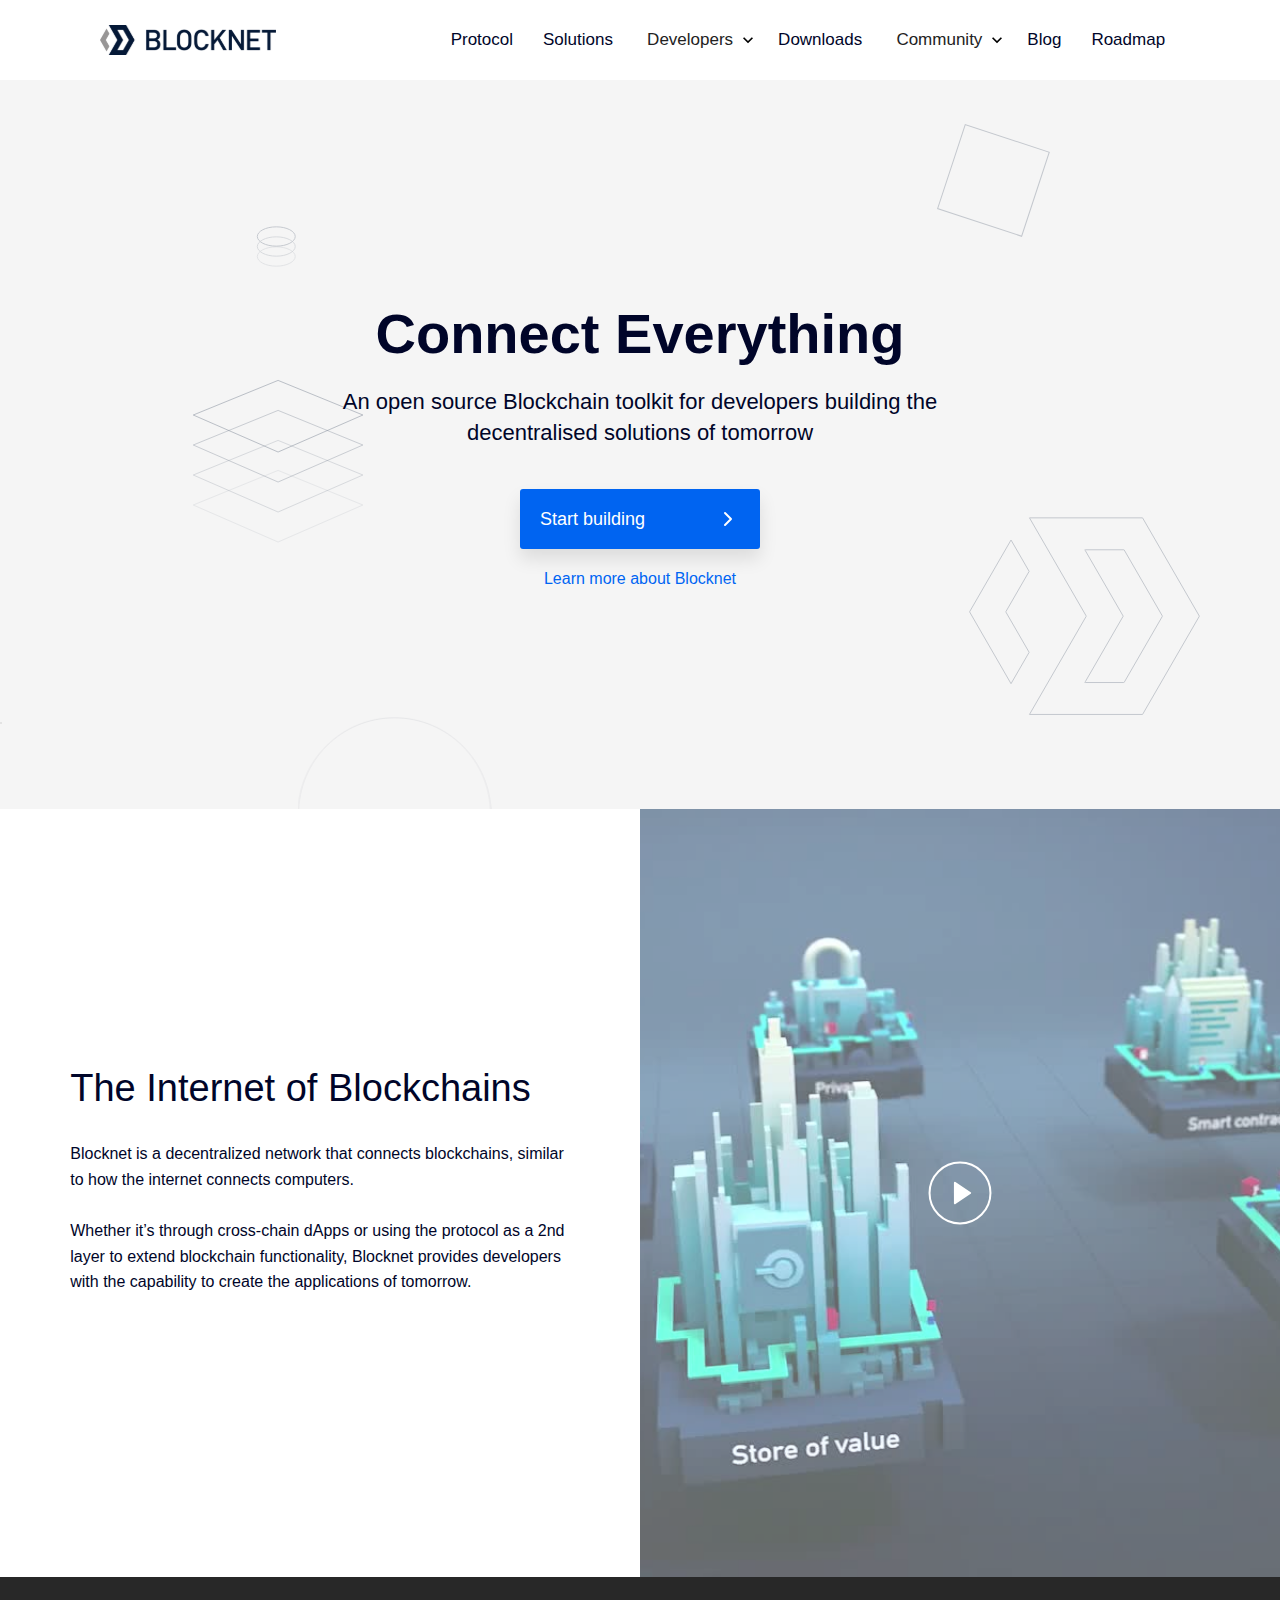
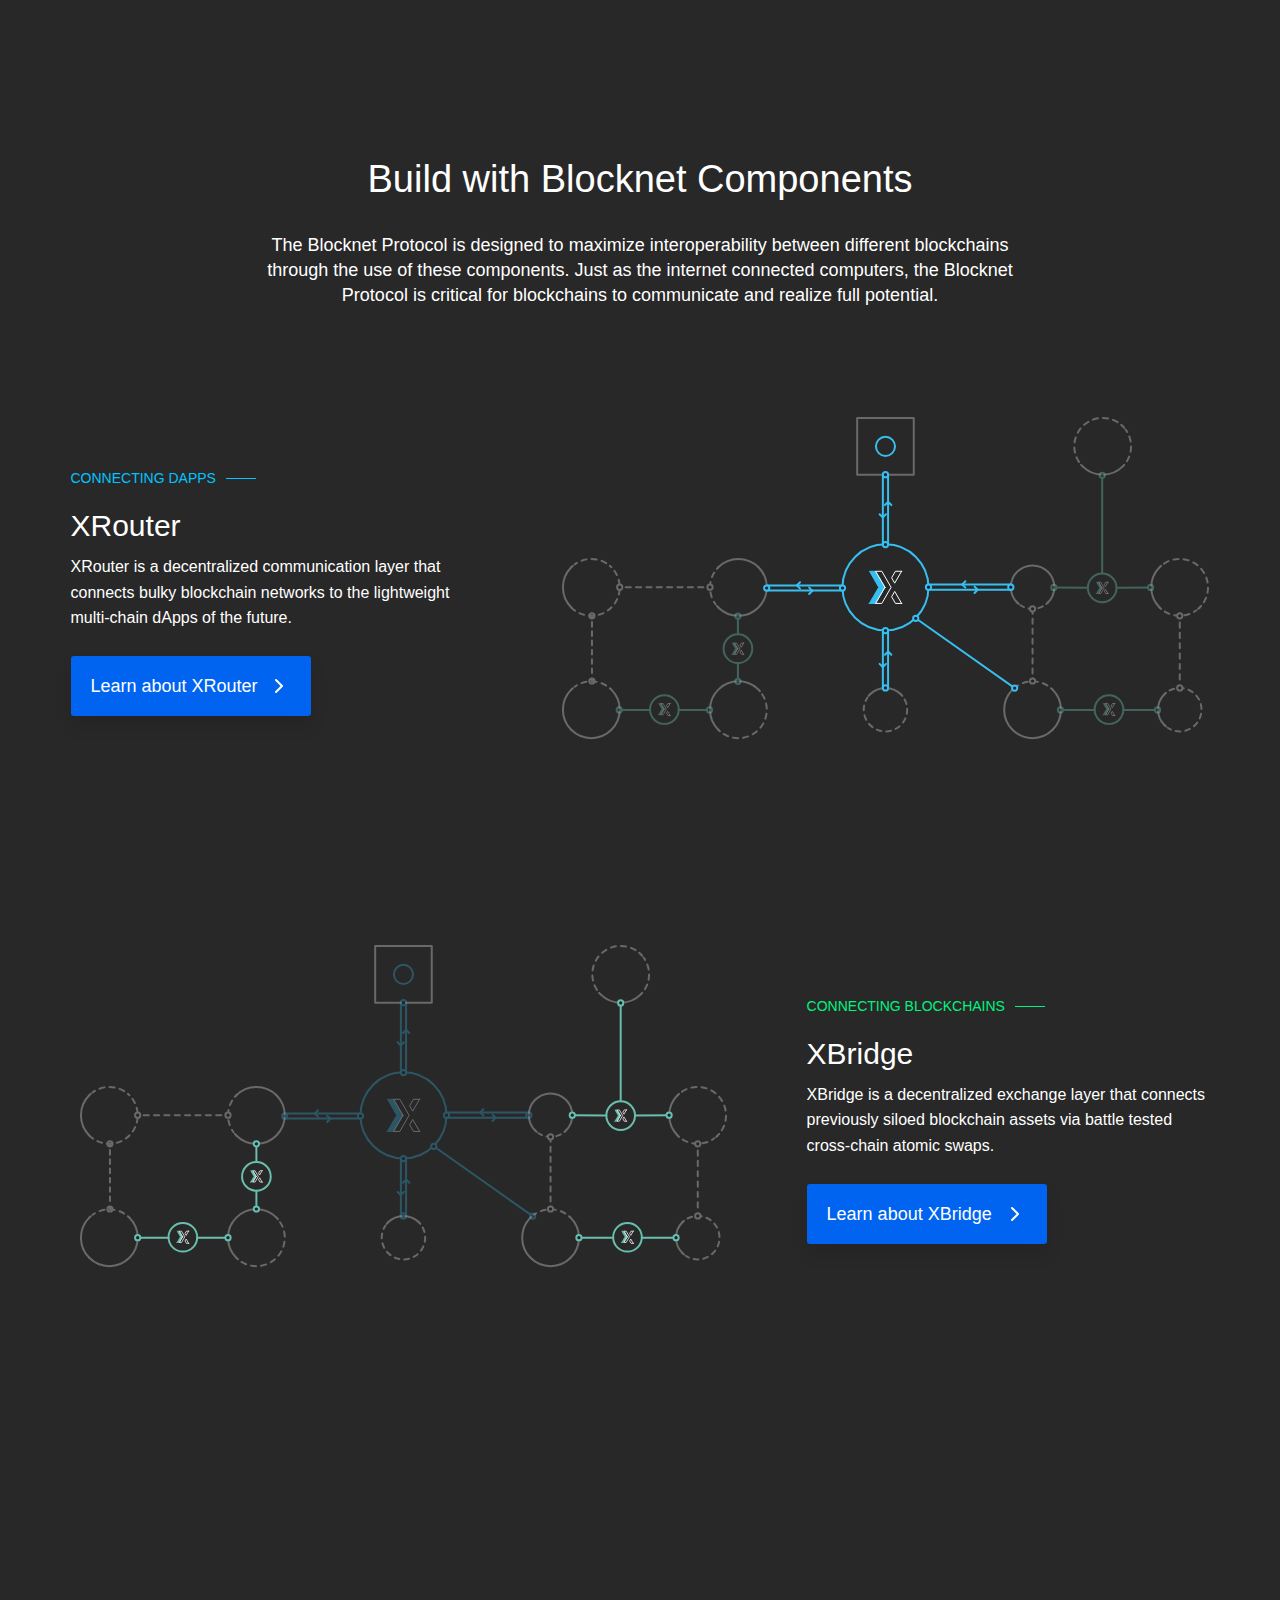
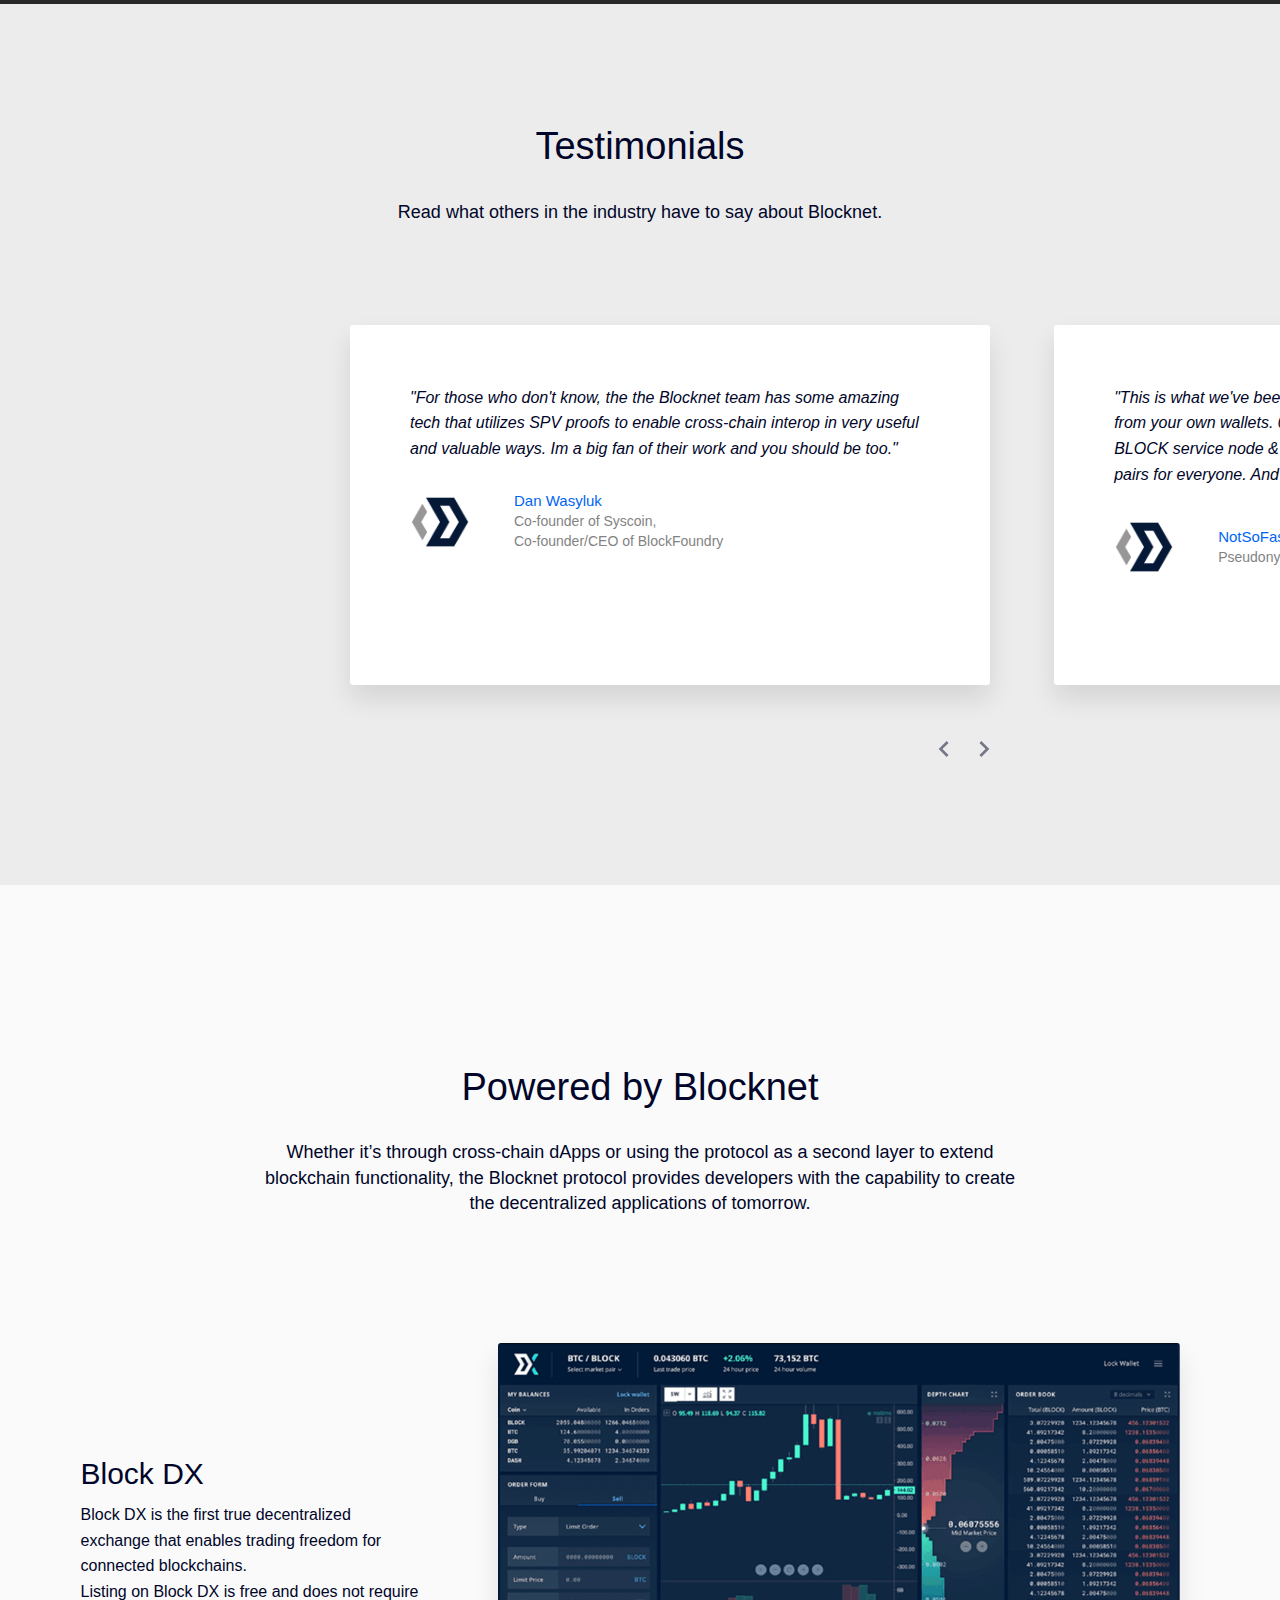
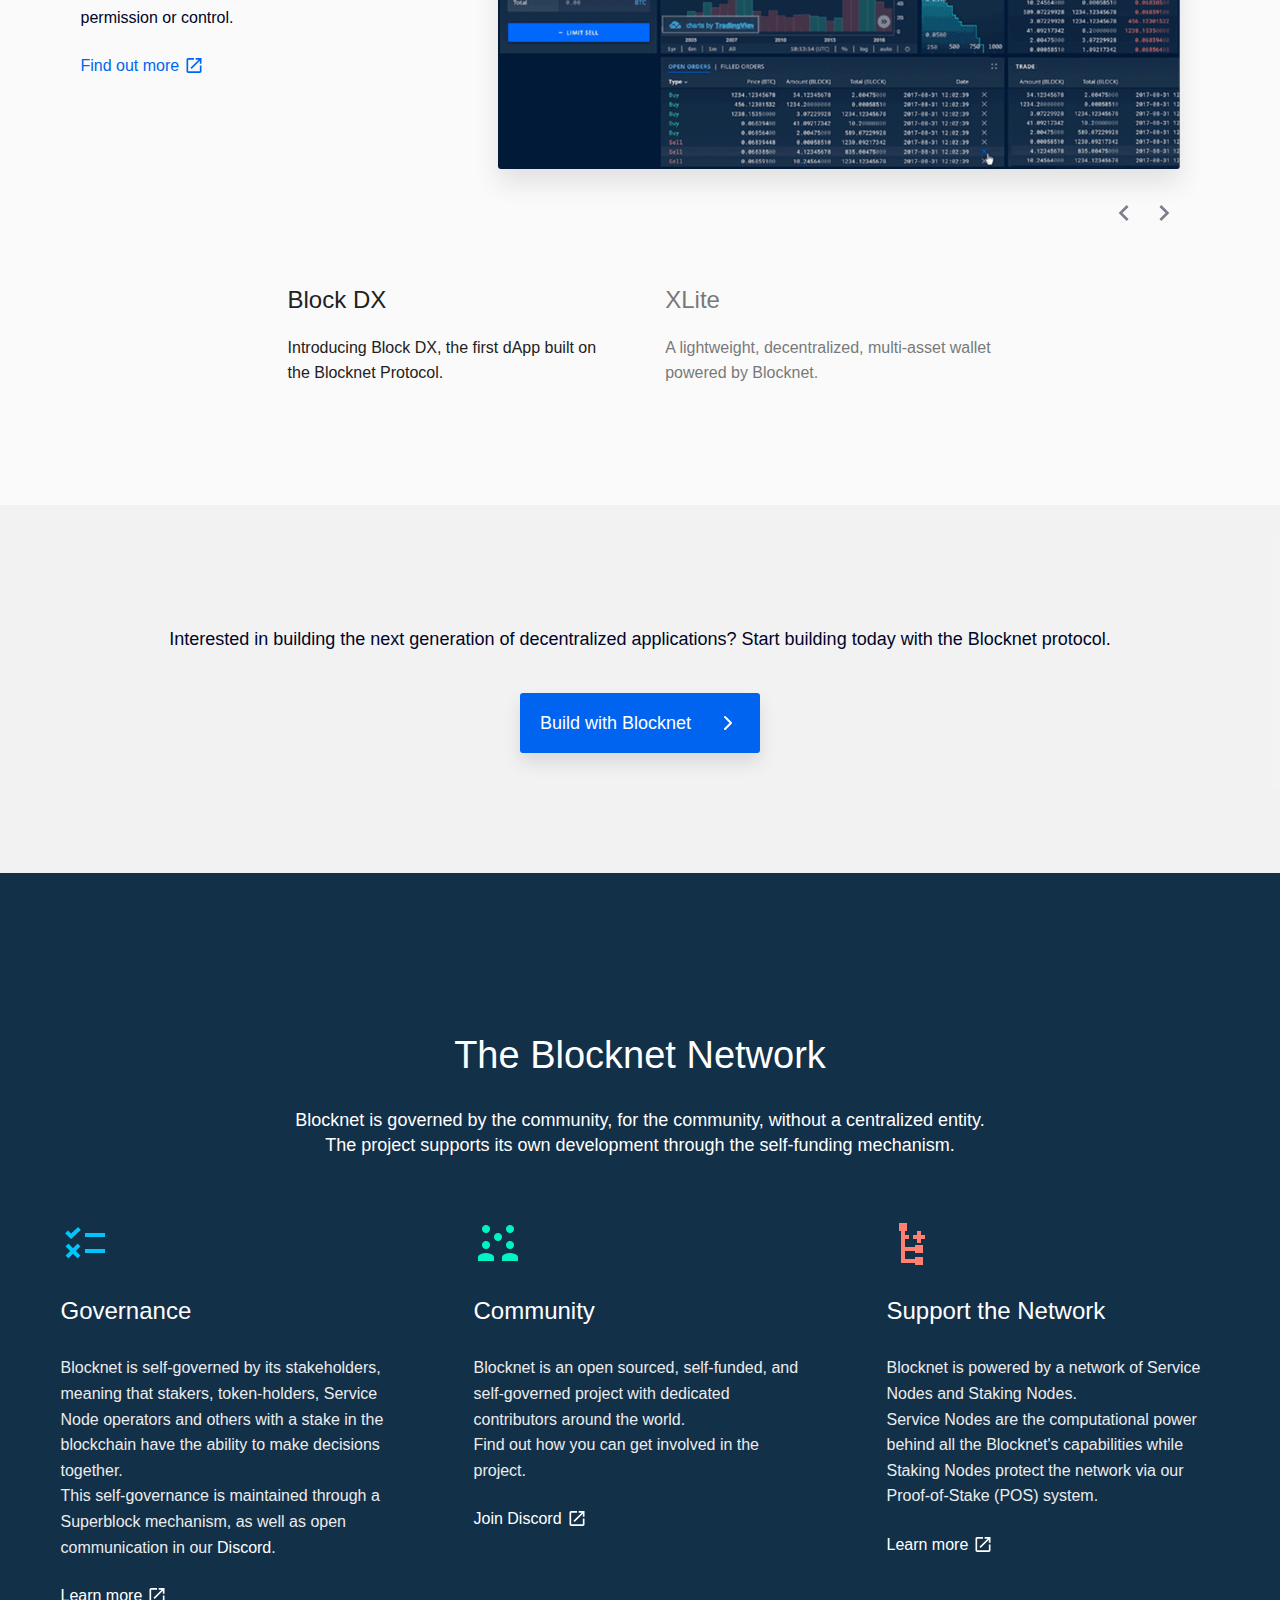
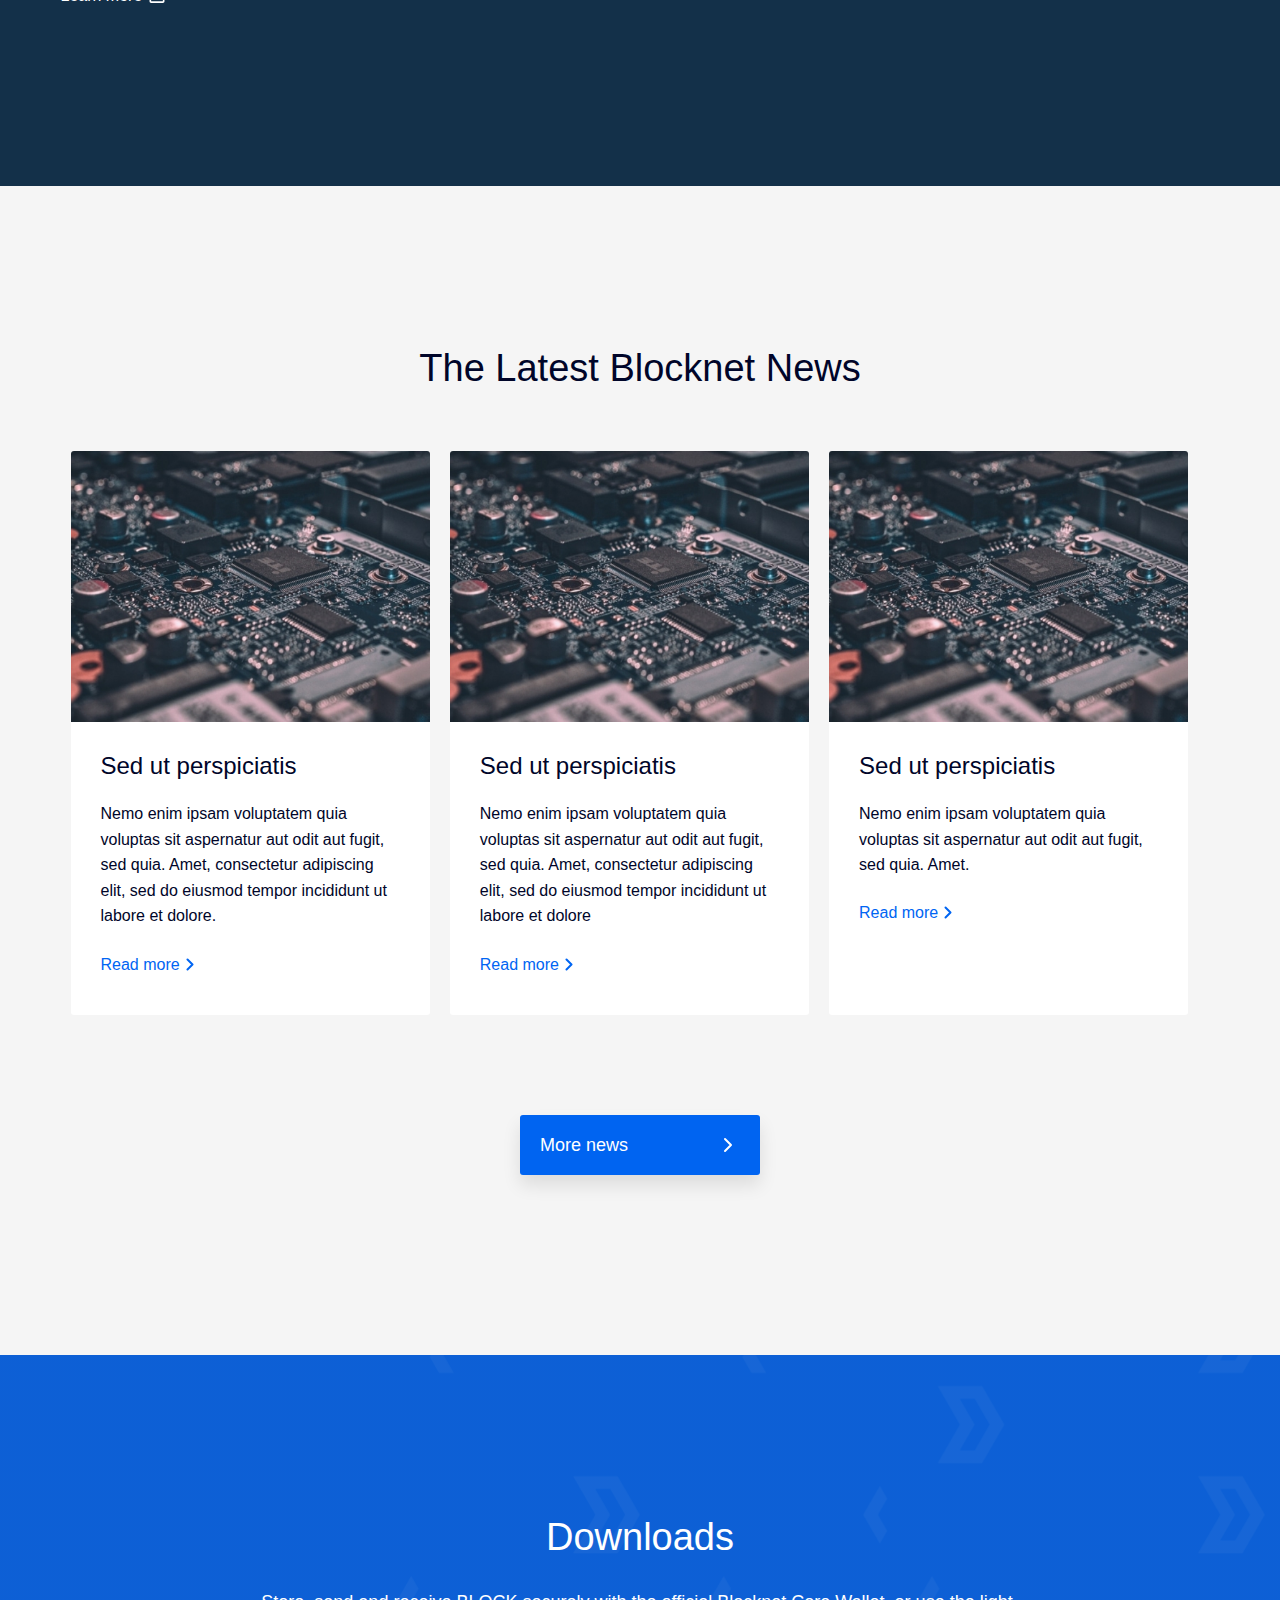
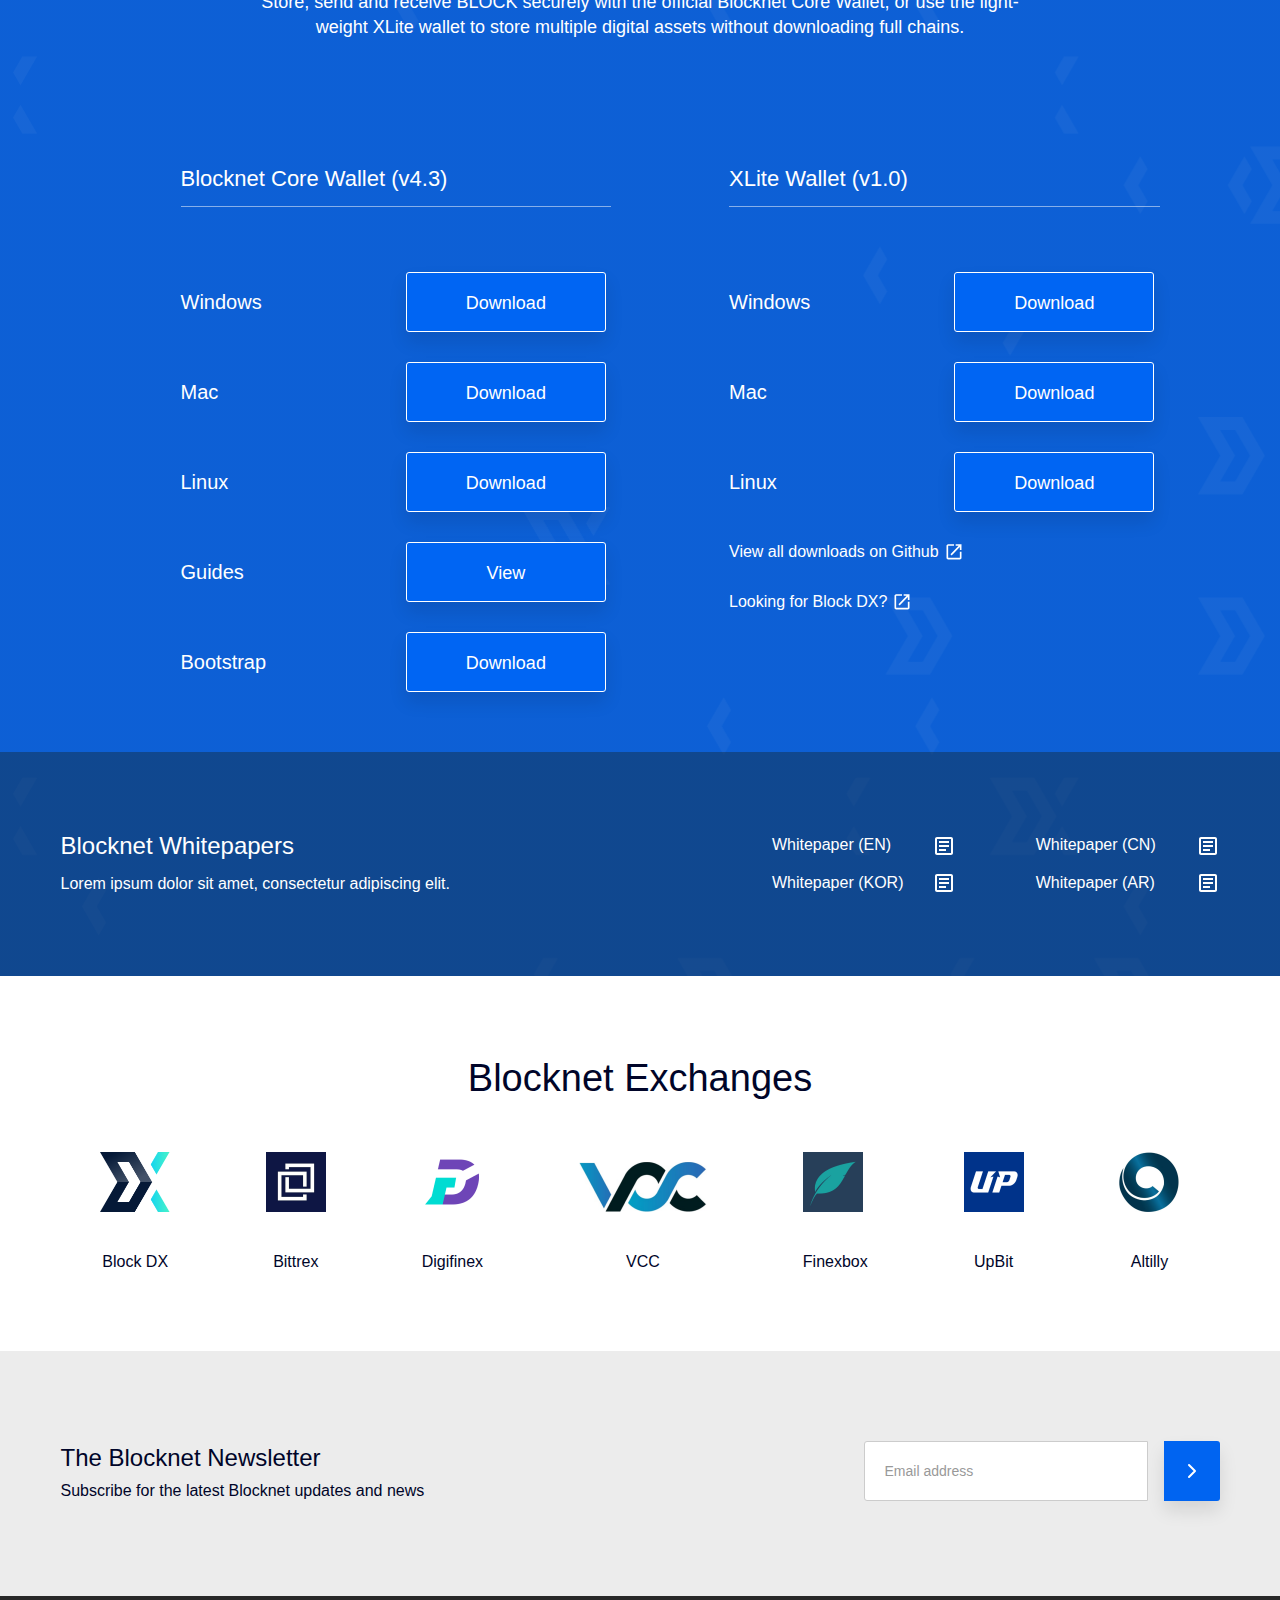
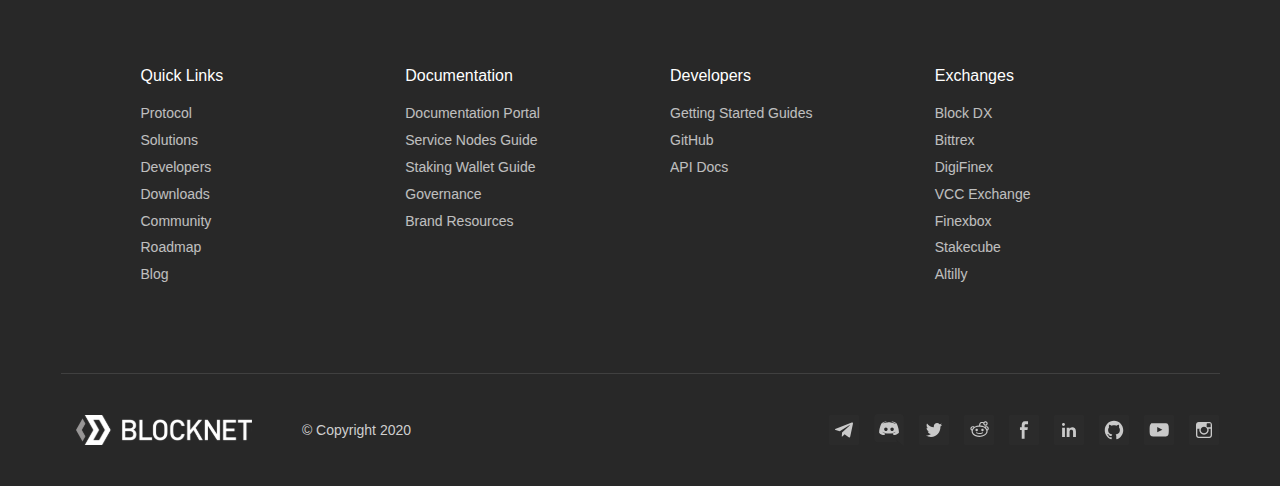
==== index.html @ bfec33eb "2nd commit with pages updates" ====
<!DOCTYPE html>
<!--  This site was created in Webflow. http://www.webflow.com  -->
<!--  Last Published: Fri Sep 11 2020 13:28:11 GMT+0000 (Coordinated Universal Time)  -->
<html data-wf-page="5f1aa1d24962de187ec5c14f" data-wf-site="5f1960143510ee817fa57da1">
<head>
  <meta charset="utf-8">
  <title>Blocknet - The Internet of Blockchains</title>
  <meta content="Blocknet is a decentralized interoperability protocol enabling the transfer of data and trading across different blockchains, all while remaining trustless." name="description">
  <meta content="Blocknet - The Internet of Blockchains" property="og:title">
  <meta content="Blocknet is a decentralized interoperability protocol enabling the transfer of data and trading across different blockchains, all while remaining trustless." property="og:description">
  <meta content="Blocknet - The Internet of Blockchains" property="twitter:title">
  <meta content="Blocknet is a decentralized interoperability protocol enabling the transfer of data and trading across different blockchains, all while remaining trustless." property="twitter:description">
  <meta property="og:type" content="website">
  <meta content="summary_large_image" name="twitter:card">
  <meta content="width=device-width, initial-scale=1" name="viewport">
  <meta content="Webflow" name="generator">
  <link href="css/normalize.css" rel="stylesheet" type="text/css">
  <link href="css/webflow.css" rel="stylesheet" type="text/css">
  <link href="css/blocknet-website-project.webflow.css" rel="stylesheet" type="text/css">
  <style>@media (min-width:992px) {html.w-mod-js:not(.w-mod-ix) [data-w-id="979d7da3-e0af-b8d3-bc3f-0298348d7137"] {-webkit-transform:translate3d(0, 26PX, 0) scale3d(0.7, 0.7, 1) rotateX(0) rotateY(0) rotateZ(0) skew(0, 0);-moz-transform:translate3d(0, 26PX, 0) scale3d(0.7, 0.7, 1) rotateX(0) rotateY(0) rotateZ(0) skew(0, 0);-ms-transform:translate3d(0, 26PX, 0) scale3d(0.7, 0.7, 1) rotateX(0) rotateY(0) rotateZ(0) skew(0, 0);transform:translate3d(0, 26PX, 0) scale3d(0.7, 0.7, 1) rotateX(0) rotateY(0) rotateZ(0) skew(0, 0);}}@media (max-width:991px) and (min-width:768px) {html.w-mod-js:not(.w-mod-ix) [data-w-id="979d7da3-e0af-b8d3-bc3f-0298348d7137"] {-webkit-transform:translate3d(0, 26PX, 0) scale3d(0.7, 0.7, 1) rotateX(0) rotateY(0) rotateZ(0) skew(0, 0);-moz-transform:translate3d(0, 26PX, 0) scale3d(0.7, 0.7, 1) rotateX(0) rotateY(0) rotateZ(0) skew(0, 0);-ms-transform:translate3d(0, 26PX, 0) scale3d(0.7, 0.7, 1) rotateX(0) rotateY(0) rotateZ(0) skew(0, 0);transform:translate3d(0, 26PX, 0) scale3d(0.7, 0.7, 1) rotateX(0) rotateY(0) rotateZ(0) skew(0, 0);}}</style>
  <script src="https://ajax.googleapis.com/ajax/libs/webfont/1.6.26/webfont.js" type="text/javascript"></script>
  <script type="text/javascript">WebFont.load({  google: {    families: ["IBM Plex Sans:300,regular,italic,500,600,700"]  }});</script>
  <!-- [if lt IE 9]><script src="https://cdnjs.cloudflare.com/ajax/libs/html5shiv/3.7.3/html5shiv.min.js" type="text/javascript"></script><![endif] -->
  <script type="text/javascript">!function(o,c){var n=c.documentElement,t=" w-mod-";n.className+=t+"js",("ontouchstart"in o||o.DocumentTouch&&c instanceof DocumentTouch)&&(n.className+=t+"touch")}(window,document);</script>
  <link href="images/favicon.png" rel="shortcut icon" type="image/x-icon">
  <link href="images/webclip.png" rel="apple-touch-icon">
</head>
<body class="body">
  <div class="modal-wrapper">
    <div class="video-modal-wrapper"><a id="modal-close" href="#" class="modal-close w-inline-block" data-ix="video-modal-close"><img src="images/CloseCart2x_1CloseCart2x.png" alt=""></a>
      <div id="modal-video" style="padding-top:56.17021276595745%" class="w-embed-youtubevideo modal-video w-node-7c0327fddea0-7ec5c14f"><iframe src="https://www.youtube-nocookie.com/embed/9QnH0dGNBvI?rel=0&amp;controls=1&amp;autoplay=1&amp;mute=1&amp;start=0" frameborder="0" style="position:absolute;left:0;top:0;width:100%;height:100%;pointer-events:auto" allow="autoplay; encrypted-media" allowfullscreen=""></iframe></div>
    </div>
  </div>
  <div data-animation="default" class="navbar w-nav" data-easing2="ease-in-out" data-easing="ease-in-out" data-collapse="medium" data-w-id="d35dffeb-0076-0599-6e1c-5bcf354f093e" role="banner" data-duration="400" data-doc-height="1">
    <div class="navbar-wrap"><a href="index.html" aria-current="page" class="brand w-nav-brand w--current"><img src="images/blocknet-logo-dark.svg" alt="" class="logo"></a>
      <nav role="navigation" class="nav-menu light w-nav-menu"><a href="blocknet-protocol.html" class="nav-link">Protocol</a><a href="built-on-blocknet.html" class="nav-link">Solutions</a>
        <div data-hover="" data-delay="200" class="nav-link nav-with-sub w-dropdown">
          <div class="dropdown-toggle light w-dropdown-toggle" data-ix="nav-sub-menu-open">
            <div>Developers</div>
          </div>
          <nav class="nav-sub-menu light w-dropdown-list"><a href="learn-about-blocknet.html" class="nav-sub-menu-link w-dropdown-link">Learn</a><a href="build-with-blocknet.html" class="nav-sub-menu-link w-dropdown-link">Build</a>
            <a href="http://docs.blocknet.co" target="_blank" class="nav-sub-menu-link-external w-inline-block">
              <div class="nav-sub-link">Documentation</div><img src="images/nav-external-link-dark.svg" alt="" class="icon-external"></a>
            <a href="http://api.blocknet.co" target="_blank" class="nav-sub-menu-link-external w-inline-block">
              <div class="nav-sub-link">API Docs</div><img src="images/nav-external-link-dark.svg" alt="" class="icon-external"></a>
            <a href="https://github.com/blocknetdx/" class="nav-sub-menu-link-external w-inline-block">
              <div class="nav-sub-link">GitHub</div><img src="images/nav-external-link-dark.svg" alt="" class="icon-external"></a>
          </nav>
        </div><a href="downloads.html" class="nav-link">Downloads</a>
        <div data-hover="" data-delay="200" class="nav-link nav-with-sub w-dropdown">
          <div class="dropdown-toggle light w-dropdown-toggle" data-ix="nav-sub-menu-open">
            <div>Community</div>
          </div>
          <nav class="nav-sub-menu w-dropdown-list">
            <a href="https://discord.gg/2e6s7H8" target="_blank" class="nav-sub-menu-link-external w-inline-block">
              <div class="nav-sub-link">Join Discord</div><img src="images/nav-external-link-dark.svg" alt="" class="icon-external"></a>
            <a href="https://t.me/Blocknet" target="_blank" class="nav-sub-menu-link-external w-inline-block">
              <div class="nav-sub-link">Join Telegram</div><img src="images/nav-external-link-dark.svg" alt="" class="icon-external"></a><a href="contribute-to-blocknet.html" class="nav-sub-menu-link w-dropdown-link">Contribute</a>
            <a href="http://forum.blocknet.co" target="_blank" class="nav-sub-menu-link-external w-inline-block">
              <div class="nav-sub-link">Proposal Forum</div><img src="images/nav-external-link-dark.svg" alt="" class="icon-external"></a>
          </nav>
        </div><a href="blog.html" blog="archive-link" class="nav-link">Blog</a><a href="roadmap.html" class="nav-link">Roadmap</a></nav>
      <div class="mobile-menu-button w-nav-button">
        <div class="nav-btn-line-top"></div>
        <div class="nav-btn-line-bottom"></div>
      </div>
    </div>
  </div>
  <div id="hero" data-w-id="b79a82ed-cb22-c05c-1337-f510e687284c" class="section hero-section home">
    <div class="shape-squares sqrs-home"><img src="images/shape-outline-sqr-stack.svg" data-w-id="eeac1dc7-82c6-3657-cad5-c1f8169a0e3f" alt="" class="sqr _1"><img src="images/shape-outline-sqr-stack.svg" data-w-id="eeac1dc7-82c6-3657-cad5-c1f8169a0e40" alt="" class="sqr _2"><img src="images/shape-outline-sqr-stack.svg" data-w-id="4289dc3e-4b1d-bdee-20d5-83b7b40a95d5" alt="" class="sqr _3"><img src="images/shape-outline-sqr-stack.svg" data-w-id="eeac1dc7-82c6-3657-cad5-c1f8169a0e41" alt="" class="sqr _4"></div><img src="images/shape-outline-sqr.svg" data-w-id="fd05e4a3-fd11-91bc-2bfb-28585ed9be51" alt="" class="shape-big-square"><img src="images/shape-outline-blocknet-logo-left.svg" data-w-id="3320d2f2-16ac-d923-7f53-10d29c9da91d" alt="" class="shape-block-logo-left"><img src="images/shape-outline-blocknet-logo-right.svg" data-w-id="68855fdd-b541-d447-6307-a5946d0932fe" alt="" class="shape-blocknet-logo-right">
    <div data-w-id="5e3fd373-d3cf-7472-5d58-971c82585fa8" class="shape-line"></div>
    <div class="shape-ellipses"><img src="images/shape-outline-ellipse.svg" loading="lazy" alt="" class="shape-ellipse-1"><img src="images/shape-outline-ellipse.svg" loading="lazy" alt="" class="shape-ellipse-2"><img src="images/shape-outline-ellipse.svg" loading="lazy" alt="" class="shape-ellipse-3"></div>
    <div data-w-id="979d7da3-e0af-b8d3-bc3f-0298348d7137" class="shape-half-circle"><img src="images/shape-outline-circle-half-big.svg" loading="lazy" alt="" class="image"></div>
    <div class="hero-content-wrap home">
      <div class="hero-headline">Connect Everything</div>
      <div class="hero-content">An open source Blockchain toolkit for developers building the decentralised solutions of tomorrow</div>
      <a href="build-with-blocknet.html" class="button w-inline-block">
        <div class="button-inner-wrap">
          <div class="button-text">Start building</div><img src="images/icon-chevron-right-24px-white.svg" alt="" class="btn-icon"></div>
      </a><a href="learn-about-blocknet.html" class="link blue">Learn more about Blocknet</a></div>
  </div>
  <div id="intro" class="section video-section">
    <div class="container no-margin">
      <div class="w-layout-grid video-intro-grid">
        <div id="w-node-9a4d2a7a5e28-7ec5c14f" class="video-intro-right-col">
          <div data-w-id="4b338631-6d9b-29d0-0499-a6a8e439b899" style="opacity:0.6" class="video-bg-wrap">
            <div data-poster-url="videos/blocknet-video-poster-00001.jpg" data-video-urls="videos/blocknet-video-transcode.mp4,videos/blocknet-video-transcode.webm" data-autoplay="true" data-loop="true" data-wf-ignore="true" class="bg-video w-background-video w-background-video-atom"><video autoplay="" loop="" style="background-image:url(&quot;videos/blocknet-video-poster-00001.jpg&quot;)" muted="" playsinline="" data-wf-ignore="true" data-object-fit="cover"><source src="videos/blocknet-video-transcode.mp4" data-wf-ignore="true"><source src="videos/blocknet-video-transcode.webm" data-wf-ignore="true"></video></div><a id="modal-play" href="#" class="modal-open w-inline-block" data-ix="modal-show"><img src="images/play-circle-big-white.svg" alt="" class="icon-play-big"></a></div>
        </div>
        <div id="w-node-2fe1c49b5c9d-7ec5c14f" class="video-intro-left-col">
          <h1>The Internet of Blockchains</h1>
          <p>Blocknet is a decentralized network that connects blockchains, similar to how the internet connects computers. <br><br>Whether it’s through cross-chain dApps or using the protocol as a 2nd layer to extend blockchain functionality, Blocknet provides developers with the capability to create the applications of tomorrow.</p>
        </div>
      </div>
    </div>
  </div>
  <div id="components" class="section build-section dark">
    <div class="container align-center">
      <div class="section-heading-wrap">
        <h1>Build with Blocknet Components</h1>
        <div class="sub-header">The Blocknet Protocol is designed to maximize interoperability between different blockchains through the use of these components. Just as the internet connected computers, the Blocknet Protocol is critical for blockchains to communicate and realize full potential.</div>
      </div>
      <div class="protocol-big-wrapper mobile-reverse w-row">
        <div class="w-col w-col-5 w-col-stack">
          <div id="w-node-1465068bdf84-7ec5c14f" class="comp-content text-left">
            <div class="subtitle blue-highllght">Connecting dApps</div>
            <h2>XRouter</h2>
            <p>XRouter is a decentralized communication layer that connects bulky blockchain networks to the lightweight multi-chain dApps of the future.<br></p>
            <a href="blocknet-protocol.html" class="button w-inline-block">
              <div class="button-inner-wrap">
                <div class="button-text">Learn about XRouter</div><img src="images/icon-chevron-right-24px-white.svg" alt="" class="btn-icon"></div>
            </a>
          </div>
        </div>
        <div class="w-col w-col-7 w-col-stack">
          <div class="protocol-image-wrap"><img src="images/xrouter-img.svg" loading="lazy" alt=""></div>
        </div>
      </div>
      <div class="protocol-big-wrapper w-row">
        <div class="w-col w-col-7 w-col-stack">
          <div class="protocol-image-wrap"><img src="images/xbridge-img.svg" loading="lazy" alt=""></div>
        </div>
        <div class="w-col w-col-5 w-col-stack">
          <div class="comp-content text-right">
            <div class="subtitle green-highllght">Connecting Blockchains</div>
            <h2><strong>XBridge</strong></h2>
            <p>XBridge is a decentralized exchange layer that connects previously siloed blockchain assets via battle tested cross-chain atomic swaps.</p>
            <a href="blocknet-protocol.html" class="button w-inline-block">
              <div class="button-inner-wrap">
                <div class="button-text">Learn about XBridge</div><img src="images/icon-chevron-right-24px-white.svg" alt="" class="btn-icon"></div>
            </a>
          </div>
        </div>
      </div>
    </div>
  </div>
  <div class="section quotes-section">
    <div class="container">
      <div class="section-heading-wrap">
        <h1>Testimonials</h1>
        <div class="sub-header">Read what others in the industry have to say about Blocknet.</div>
      </div>
    </div>
    <div data-delay="5000" data-animation="slide" data-autoplay="1" data-easing="ease-in-out" data-nav-spacing="8" data-duration="500" class="slider w-slider">
      <div class="mask w-slider-mask">
        <div data-w-id="90a9c8d9-f25b-dd56-56b8-7534b5f88d0b" class="quote-slide w-slide">
          <div class="w-layout-grid grid-3">
            <p id="w-node-7534b5f88d0d-b5f88d08" class="block-quote">&quot;For those who don&#x27;t know, the the Blocknet team has some amazing tech that utilizes SPV proofs to enable cross-chain interop in very useful and valuable ways. Im a big fan of their work and you should be too.&quot;</p><img src="images/blocknet-logo-symbol-256px.png" width="60" alt="">
            <div class="quote-person-wrap"><a href="https://twitter.com/BlockchainDan/status/1091754546123231233?s=20" target="_blank" class="link blue quote-name">Dan Wasyluk</a>
              <div class="quote-position">Co-founder of Syscoin,<br>Co-founder/CEO of BlockFoundry</div>
            </div>
          </div>
        </div>
        <div data-w-id="9171f601-4858-4061-a7ea-81ab7cbeab1d" class="quote-slide w-slide">
          <div class="w-layout-grid grid-3">
            <p id="w-node-211d79b4cb99-b5f88d08" class="block-quote">&quot;This is what we&#x27;ve been waiting for since the Blocknet&#x27;s launch. Trade from your own wallets. 0 counterparty risk, 0 deposits/withdrawals. Run a BLOCK service node &amp; some wallets, [and] you&#x27;ve enabled those trading pairs for everyone. And those traders pay you fees.&quot;</p><img src="images/blocknet-logo-symbol-256px.png" width="60" alt="">
            <div class="quote-person-wrap"><a href="https://twitter.com/notsofast/status/1038158297273192448?s=20" target="_blank" class="link blue quote-name">NotSoFast</a>
              <div class="quote-position">Pseudonymous crypto OG and spec miner</div>
            </div>
          </div>
        </div>
        <div data-w-id="f196580b-b294-7fb8-d393-ba550813c507" class="quote-slide w-slide">
          <div class="w-layout-grid grid-3">
            <p id="w-node-c344ccd2d237-b5f88d08" class="block-quote">&quot;Under appreciated, under valued, powerful technology! The Blocknet delivers what the ecosystem is yearning. The project just keeps on iterating, without abating, no reluctance to challenge the status quo. A disruptor amongst disrupting technology.&quot;</p><img src="images/blocknet-logo-symbol-256px.png" width="60" alt="">
            <div class="quote-person-wrap"><a href="https://twitter.com/noahseidman/status/1266855104226918401?s=20" target="_blank" class="link blue quote-name">Noah Seidman</a>
              <div class="quote-position">DigiByte Android Developer</div>
            </div>
          </div>
        </div>
        <div data-w-id="42db2bc8-fee9-0298-bb67-dbe9118086a8" class="quote-slide w-slide">
          <div class="w-layout-grid grid-3">
            <p id="w-node-053263d105e5-b5f88d08" class="block-quote">&quot;While most others are posing as decentralized exchanges, here&#x27;s a real one.&quot;</p><img src="images/blocknet-logo-symbol-256px.png" width="60" alt="">
            <div class="quote-person-wrap"><a href="https://twitter.com/blockchainchick/status/974420980658507776?s=20" target="_blank" class="link blue quote-name">Heidi Chakos</a>
              <div class="quote-position">Crypto YouTube Personality</div>
            </div>
          </div>
        </div>
        <div data-w-id="3431f746-7f20-4d96-37d2-4f4add2dc484" class="quote-slide w-slide">
          <div class="w-layout-grid grid-3">
            <p id="w-node-3c98b4f1a945-b5f88d08" class="block-quote">&quot;I prefer decentralized exchanges like Block DX Exchange which charge you nothing [for listing], you just need to make sure the technology works and I think that’s a push in the right direction. The less barriers we have to entry, the less centralized points of failure, the less places you can get hacked or lose money, the better crypto becomes.&quot;</p><img src="images/blocknet-logo-symbol-256px.png" width="60" alt="">
            <div class="quote-person-wrap"><a href="https://twitter.com/BlockDXExchange/status/1284432444050087936" target="_blank" class="link blue quote-name">Crypto SI</a>
              <div class="quote-position">PIVX team member</div>
            </div>
          </div>
        </div>
        <div data-w-id="6a59f976-2b47-15e1-92b3-c9622f3c28b3" class="quote-slide w-slide">
          <div class="w-layout-grid grid-3">
            <p id="w-node-5a3e0eba2e23-b5f88d08" class="block-quote">&quot;[Centralized exchanges] are capable of creating multisig wallets to protect their clientele. Do any of them try? No! Requires work and is a hassle! They may be forced to once the true DEX systems start stealing their volume. Evolve or die. Thanks to Block DX Exchange for helping the evolution.&quot;</p><img src="images/blocknet-logo-symbol-256px.png" width="60" alt="">
            <div class="quote-person-wrap"><a href="https://twitter.com/BitbayW/status/1282345538986356736" target="_blank" class="link blue quote-name">Craig Claussen</a>
              <div class="quote-position">BitBay Applications Manager</div>
            </div>
          </div>
        </div>
        <div data-w-id="d95b5d30-acad-1b34-6800-bd8ab9de9651" class="quote-slide w-slide">
          <div class="w-layout-grid grid-3">
            <p id="w-node-1fb110373229-b5f88d08" class="block-quote">&quot;Atomic Swaps to [and] from DigiByte thanks to the Blocknet! This is the future of exchanges for cryptocurrency where it&#x27;s direct, P2P, without it ever leaving your private-keys. I used their pre-beta last year, it&#x27;s amazing!&quot;</p><img src="images/blocknet-logo-symbol-256px.png" width="60" alt="">
            <div class="quote-person-wrap"><a href="https://twitter.com/BlockchainDan/status/1091754546123231233?s=20" target="_blank" class="link blue quote-name">Josiah Spackman</a>
              <div class="quote-position">DigiByte Ambassador</div>
            </div>
          </div>
        </div>
        <div data-w-id="668cd49b-8e48-4449-bc3f-a539b8cb73ec" class="quote-slide w-slide">
          <div class="w-layout-grid grid-3">
            <p id="w-node-16a563809146-b5f88d08" class="block-quote">&quot;One of the major factors tipped to drive momentum to Litecoin’s value is Blocknet’s announcement that LTC will soon function as a cross-blockchain decentralized app. This is because LTC is now compatible with the Blocknet protocol.&quot;</p><img src="images/blocknet-logo-symbol-256px.png" width="60" alt="">
            <div class="quote-person-wrap"><a href="https://www.nasdaq.com/articles/3-crypto-coins-set-to-bounce-higher-2018-05-14" target="_blank" class="link blue quote-name">Nasdaq.com</a></div>
          </div>
        </div>
      </div>
      <div class="slider-left-arrow w-slider-arrow-left"><img src="images/slider-arrow-left.svg" alt=""></div>
      <div class="slider-right-arrow w-slider-arrow-right"><img src="images/slider-arrow-right.svg" alt=""></div>
      <div class="slide-nav w-slider-nav w-round"></div>
    </div>
  </div>
  <div id="solutions" class="section products-section">
    <div class="container align-center">
      <div class="section-heading-wrap">
        <h1>Powered by Blocknet</h1>
        <div class="sub-header">Whether it’s through cross-chain dApps or using the protocol as a second layer to extend blockchain functionality, the Blocknet protocol provides developers with the capability to create the decentralized applications of tomorrow.</div>
      </div>
      <div data-duration-in="300" data-duration-out="300" data-easing="linear" class="solutions-area w-tabs">
        <div class="solutions-tabs-content w-tab-content">
          <div data-w-tab="Tab 1" class="w-tab-pane w--tab-active">
            <div class="w-layout-grid products-tab-grid">
              <div id="w-node-a8c5aafbe6a6-aafbe69c" class="solutions-content text-left">
                <h2>Block DX</h2>
                <p>Block DX is the first true <strong>decentralized exchange</strong> that enables trading freedom for connected blockchains.<br>Listing on Block DX is free and does not require permission or control.</p><a href="http://blockdx.com" target="_blank" class="link blue external">Find out more</a></div>
              <div data-delay="4000" data-animation="fade" class="product-slider w-slider" data-autoplay="1" data-easing="linear" data-nav-spacing="8" data-duration="250" data-infinite="1" id="w-node-a8c5aafbe6af-aafbe69c">
                <div class="product-slider-mask w-slider-mask">
                  <div class="product-slide w-slide"><img src="images/blockdx-no-mobile.png" srcset="images/blockdx-no-mobile-p-500.png 500w, images/blockdx-no-mobile-p-800.png 800w, images/blockdx-no-mobile-p-1080.png 1080w, images/blockdx-no-mobile.png 1280w" sizes="(max-width: 479px) 94vw, (max-width: 767px) 90vw, (max-width: 1279px) 84vw, 1079px" alt="" class="screen-img-grab"></div>
                </div>
                <div class="product-slider-left-arrow w-slider-arrow-left"><img src="images/slider-arrow-left.svg" alt=""></div>
                <div class="product-slider-right-arrow w-slider-arrow-right"><img src="images/slider-arrow-right.svg" alt=""></div>
                <div class="product-slides-nav w-slider-nav w-round"></div>
              </div>
            </div>
          </div>
          <div data-w-tab="Tab 2" class="w-tab-pane">
            <div class="w-layout-grid products-tab-grid">
              <div id="w-node-a8c5aafbe6bc-aafbe69c" class="solutions-content text-left">
                <h2>XLite Wallet</h2>
                <p>Securely store and manage your cryptocurrencies with the new<br>lightweight wallet built by <strong>Cloudchains Inc.</strong> and powered by the <strong>Blocknet</strong> protocol.</p><a href="https://xlitewallet.com" target="_blank" class="link blue external">Learn more</a></div>
              <div data-delay="4000" data-animation="fade" class="product-slider w-slider" data-autoplay="1" data-easing="linear" data-nav-spacing="8" data-duration="250" data-infinite="1" id="w-node-a8c5aafbe6c5-aafbe69c">
                <div class="product-slider-mask w-slider-mask">
                  <div class="product-slide w-slide"><img src="images/xlite-wallet-dashboard.png" srcset="images/xlite-wallet-dashboard-p-500.png 500w, images/xlite-wallet-dashboard-p-800.png 800w, images/xlite-wallet-dashboard-p-1080.png 1080w, images/xlite-wallet-dashboard-p-1600.png 1600w, images/xlite-wallet-dashboard-p-2000.png 2000w, images/xlite-wallet-dashboard.png 2560w" sizes="(max-width: 479px) 94vw, (max-width: 767px) 90vw, (max-width: 1279px) 84vw, 1079px" alt="" class="screen-img-grab"></div>
                  <div class="product-slide w-slide"><img src="images/xlite-magnify-search.png" srcset="images/xlite-magnify-search-p-500.png 500w, images/xlite-magnify-search-p-800.png 800w, images/xlite-magnify-search-p-1080.png 1080w, images/xlite-magnify-search.png 1920w" sizes="(max-width: 479px) 94vw, (max-width: 767px) 90vw, (max-width: 1279px) 84vw, 1079px" alt="" class="screen-img-grab"></div>
                  <div class="product-slide w-slide"><img src="images/xlite-magnify-balance.png" srcset="images/xlite-magnify-balance-p-500.png 500w, images/xlite-magnify-balance-p-800.png 800w, images/xlite-magnify-balance-p-1080.png 1080w, images/xlite-magnify-balance.png 1920w" sizes="(max-width: 479px) 94vw, (max-width: 767px) 90vw, (max-width: 1279px) 84vw, 1079px" alt="" class="screen-img-grab"></div>
                  <div class="product-slide w-slide"><img src="images/xlite-magnify-asset-overview.png" loading="lazy" srcset="images/xlite-magnify-asset-overview-p-500.png 500w, images/xlite-magnify-asset-overview-p-800.png 800w, images/xlite-magnify-asset-overview-p-1080.png 1080w, images/xlite-magnify-asset-overview-p-1600.png 1600w, images/xlite-magnify-asset-overview.png 1920w" sizes="(max-width: 479px) 94vw, (max-width: 767px) 90vw, (max-width: 1279px) 84vw, 1079px" alt=""></div>
                </div>
                <div class="product-slider-left-arrow w-slider-arrow-left"><img src="images/slider-arrow-left.svg" alt=""></div>
                <div class="product-slider-right-arrow w-slider-arrow-right"><img src="images/slider-arrow-right.svg" alt=""></div>
                <div class="product-slides-nav w-slider-nav w-round"></div>
              </div>
            </div>
          </div>
        </div>
        <div class="solutions-tabs-wrap w-tab-menu">
          <a data-w-tab="Tab 1" data-w-id="5ded595c-b611-4008-cd54-a8c5aafbe6d1" class="solution-tab-1 w-inline-block w-tab-link w--current">
            <h3>Block DX</h3>
            <p>Introducing Block DX, the first dApp built on the Blocknet Protocol.</p>
          </a>
          <a data-w-tab="Tab 2" data-w-id="5ded595c-b611-4008-cd54-a8c5aafbe6d6" class="solutions-tab-2 w-inline-block w-tab-link">
            <h3>XLite</h3>
            <p>A lightweight, decentralized, multi-asset wallet powered by Blocknet.</p>
          </a>
        </div>
      </div>
    </div>
    <div class="big-cta-wrap">
      <div class="feature-text">Interested in building the next generation of decentralized applications? Start building today with the Blocknet protocol.</div>
      <a href="learn-about-blocknet.html" class="button w-inline-block">
        <div class="button-inner-wrap">
          <div class="button-text">Build with Blocknet</div><img src="images/icon-chevron-right-24px-white.svg" alt="" class="btn-icon"></div>
      </a>
    </div>
  </div>
  <div class="section community-section light-text">
    <div class="container align-center">
      <div class="section-heading-wrap">
        <h1>The Blocknet Network</h1>
        <div class="sub-header">Blocknet is governed by the community, for the community, without a centralized entity.<br>The project supports its own development through the self-funding mechanism.</div>
      </div>
      <div class="w-layout-grid features-grid">
        <div id="w-node-15ac04e039ce-7ec5c14f" class="feature-wrap">
          <div class="icon-feature"><img src="images/governance-48px.svg" alt=""></div>
          <h3 class="feature-grid-title">Governance</h3>
          <p class="text-light-mid">Blocknet is self-governed by its stakeholders, meaning that stakers, token-holders, Service Node operators and others with a stake in the blockchain have the ability to make decisions together.<br>This self-governance is maintained through a Superblock mechanism, as well as open communication in our <a href="https://discord.gg/cndEhRK" target="_blank" class="link light-text">Discord</a>.</p><a href="https://docs.blocknet.co/governance/introduction/" target="_blank" class="link light-text text-link-external">Learn more</a></div>
        <div id="w-node-5c9d79e8def3-7ec5c14f" class="feature-wrap">
          <div class="icon-feature"><img src="images/community-48px.svg" alt=""></div>
          <h3 class="feature-grid-title">Community</h3>
          <p class="text-light-mid">Blocknet is an open sourced, self-funded, and self-governed project with dedicated contributors around the world.<br>Find out how you can get involved in the project.</p><a href="https://discord.gg/cndEhRK" target="_blank" class="link light-text text-link-external">Join Discord</a></div>
        <div id="w-node-035c67b40b3c-7ec5c14f" class="feature-wrap">
          <div class="icon-feature"><img src="images/support-network-48px.svg" alt=""></div>
          <h3 class="feature-grid-title">Support the Network</h3>
          <p class="text-light-mid">Blocknet is powered by a network of Service Nodes and Staking Nodes.<br>Service Nodes are the computational power behind all the Blocknet&#x27;s capabilities while Staking Nodes protect the network via our Proof-of-Stake (POS) system.</p><a href="https://docs.blocknet.co/service-nodes/introduction/" target="_blank" class="link light-text text-link-external">Learn more</a></div>
      </div>
    </div>
  </div>
  <div class="section news-section">
    <div class="container text-center w-container">
      <h1>The Latest Blocknet News</h1>
      <div class="news-items-wrapper">
        <div class="news-item-wrap">
          <div class="news-item-img-wrap"><img src="images/news-filler.jpg" srcset="images/news-filler-p-500.jpeg 500w, images/news-filler.jpg 730w" sizes="(max-width: 479px) 100vw, (max-width: 767px) 43vw, (max-width: 991px) 41vw, (max-width: 1279px) 28vw, 359.28125px" alt=""></div>
          <div class="news-item-content">
            <h3 class="news-item-header">Sed ut perspiciatis</h3>
            <p>Nemo enim ipsam voluptatem quia voluptas sit aspernatur aut odit aut fugit, sed quia. Amet, consectetur adipiscing elit, sed do eiusmod tempor incididunt ut labore et dolore.</p><a href="#" class="link text-link-with-icon">Read more</a></div>
        </div>
        <div class="news-item-wrap">
          <div class="news-item-img-wrap"><img src="images/news-filler.jpg" srcset="images/news-filler-p-500.jpeg 500w, images/news-filler.jpg 730w" sizes="(max-width: 479px) 100vw, (max-width: 767px) 43vw, (max-width: 991px) 41vw, (max-width: 1279px) 28vw, 359.28125px" alt=""></div>
          <div class="news-item-content">
            <h3 class="news-item-header">Sed ut perspiciatis</h3>
            <p>Nemo enim ipsam voluptatem quia voluptas sit aspernatur aut odit aut fugit, sed quia. Amet, consectetur adipiscing elit, sed do eiusmod tempor incididunt ut labore et dolore</p><a href="#" class="link text-link-with-icon">Read more</a></div>
        </div>
        <div class="news-item-wrap">
          <div class="news-item-img-wrap"><img src="images/news-filler.jpg" srcset="images/news-filler-p-500.jpeg 500w, images/news-filler.jpg 730w" sizes="(max-width: 479px) 100vw, (max-width: 767px) 43vw, (max-width: 991px) 41vw, (max-width: 1279px) 28vw, 359.28125px" alt=""></div>
          <div class="news-item-content">
            <h3 class="news-item-header">Sed ut perspiciatis</h3>
            <p>Nemo enim ipsam voluptatem quia voluptas sit aspernatur aut odit aut fugit, sed quia. Amet.</p><a href="#" class="link text-link-with-icon">Read more</a></div>
        </div>
      </div>
      <a href="blog.html" class="button w-inline-block">
        <div class="button-inner-wrap">
          <div class="button-text">More news</div><img src="images/icon-chevron-right-24px-white.svg" alt="" class="btn-icon"></div>
      </a>
    </div>
  </div>
  <div class="section downloads-section light-text">
    <div class="container align-center">
      <div class="section-heading-wrap">
        <h1>Downloads</h1>
        <div class="sub-header">Store, send and receive BLOCK securely with the official <strong>Blocknet Core Wallet</strong>, or use the light-weight <strong>XLite wallet</strong> to store multiple digital assets without downloading full chains.<br></div>
      </div>
      <div class="w-layout-grid downloads-grid"><img src="images/blocknet-wallet-dashboard.png" srcset="images/blocknet-wallet-dashboard-p-500.png 500w, images/blocknet-wallet-dashboard-p-800.png 800w, images/blocknet-wallet-dashboard-p-1080.png 1080w, images/blocknet-wallet-dashboard.png 1280w" sizes="100vw" id="w-node-51d5d7b9453f-d7b94538" alt="" class="screen-img-grab wallet">
        <div class="w-layout-grid download-buttons-grid">
          <p id="w-node-51d5d7b94541-d7b94538" class="downloads-wallet-version">Blocknet Core Wallet (v4.3)</p>
          <h3 id="w-node-51d5d7b94543-d7b94538" class="downloads-platform">Windows</h3>
          <h3 id="w-node-51d5d7b94545-d7b94538" class="downloads-platform">Mac</h3>
          <h3 id="w-node-51d5d7b94547-d7b94538" class="downloads-platform">Linux</h3>
          <h3 id="w-node-51d5d7b94549-d7b94538" class="downloads-platform">Bootstrap</h3>
          <h3 id="w-node-51d5d7b9454b-d7b94538" class="downloads-platform">Guides</h3>
          <a href="https://github.com/blocknetdx/blocknet/releases/download/v4.3.1/blocknet-4.3.1-win64-setup-unsigned.exe" target="_blank" class="button-ghost w-inline-block">
            <div class="button-text light-text">Download</div>
          </a>
          <a href="https://github.com/blocknetdx/blocknet/releases/download/v4.3.1/blocknet-4.3.1-osx-unsigned.dmg" target="_blank" class="button-ghost w-inline-block">
            <div class="button-text light-text">Download</div>
          </a>
          <a href="https://github.com/blocknetdx/blocknet/releases/latest" target="_blank" class="button-ghost w-inline-block">
            <div class="button-text light-text">Download</div>
          </a>
          <a href="https://docs.blocknet.co/wallet/setup" target="_blank" class="button-ghost w-inline-block">
            <div class="button-text light-text">View</div>
          </a>
          <a href="https://docs.blocknet.co/wallet/syncing/#bootstrap" target="_blank" class="button-ghost w-inline-block">
            <div class="button-text light-text">Download</div>
          </a>
        </div>
        <div class="w-layout-grid download-buttons-grid hidden">
          <p id="w-node-cd3bceab7c02-d7b94538" class="downloads-wallet-version">XLite Wallet (v1.0)</p>
          <h3 id="w-node-cd3bceab7c04-d7b94538" class="downloads-platform">Windows</h3>
          <h3 id="w-node-cd3bceab7c06-d7b94538" class="downloads-platform">Mac</h3>
          <h3 id="w-node-cd3bceab7c08-d7b94538" class="downloads-platform">Linux</h3>
          <a href="#" class="button-ghost w-inline-block">
            <div class="button-text light-text">Download</div>
          </a>
          <a href="#" class="button-ghost w-inline-block">
            <div class="button-text light-text">Download</div>
          </a>
          <a href="#" class="button-ghost w-inline-block">
            <div class="button-text light-text">Download</div>
          </a><a href="https://github.com/blocknetdx" id="w-node-22baf2e93bd8-d7b94538" target="_blank" class="link light-text text-link-external">View all downloads on Github</a><a href="https://blockdx.com" id="w-node-cb3de9c95226-d7b94538" target="_blank" class="link light-text text-link-external">Looking for Block DX?</a></div>
      </div>
    </div>
    <div class="container-super-wide">
      <div class="container downloads-whitepapers-wrap">
        <div class="whitepapers-wrap">
          <h3 id="w-node-5e8f898e7c75-d7b94538" class="no-margin">Blocknet Whitepapers</h3>
          <p id="w-node-6096e79c24cf-d7b94538" class="p-short">Lorem ipsum dolor sit amet, consectetur adipiscing elit.</p>
          <div id="w-node-2e5839e24f25-d7b94538" class="w-layout-grid whitepapers-grid">
            <div id="w-node-2e5839e24f26-d7b94538" class="whitepaper-link"><a href="https://www.blocknet.co/whitepaper/Blocknet_Whitepaper.pdf" target="_blank" class="link light-text">Whitepaper (EN)</a><img src="images/file-24px-white.svg" alt="" class="whitepaper-icon"></div>
            <div id="w-node-2e5839e24f2a-d7b94538" class="whitepaper-link"><a href="https://www.blocknet.co/whitepaper/Blocknet-Whitepaper-Mandarin.pdf" target="_blank" class="link light-text">Whitepaper (CN)</a><img src="images/file-24px-white.svg" alt="" class="whitepaper-icon"></div>
            <div id="w-node-2e5839e24f2e-d7b94538" class="whitepaper-link"><a href="https://www.blocknet.co/whitepaper/Blocknet-Whitepaper-Arabic.pdf" target="_blank" class="link light-text">Whitepaper (AR)</a><img src="images/file-24px-white.svg" alt="" class="whitepaper-icon"></div>
            <div id="w-node-2e5839e24f32-d7b94538" class="whitepaper-link"><a href="https://www.blocknet.co/whitepaper/Blocknet-Whitepaper-Korean.pdf" target="_blank" class="link light-text">Whitepaper (KOR)</a><img src="images/file-24px-white.svg" alt="" class="whitepaper-icon"></div>
          </div>
        </div>
      </div>
    </div>
  </div>
  <div class="section exchanges-section">
    <div class="container align-center">
      <h1 class="heading">Blocknet Exchanges</h1>
      <div class="w-layout-grid exchange-logos-wrap"><a id="w-node-e247b2120a6d-b2120a68" href="#" class="exchange-link-block w-inline-block"><img src="images/block-dx2x.png" width="69.5" alt="" class="exchange-logo"><div class="exchange-name">Block DX</div></a><a href="#" class="exchange-link-block w-inline-block"><img src="images/bittrex2x.png" width="60" alt="" class="exchange-logo"><div class="exchange-name">Bittrex</div></a><a href="#" class="exchange-link-block w-inline-block"><img src="images/digifinex2x.png" width="60" alt="" class="exchange-logo"><div class="exchange-name">Digifinex</div></a><a href="#" class="exchange-link-block w-inline-block"><img src="images/vcc2x.png" width="128" alt="" class="exchange-logo"><div class="exchange-name">VCC</div></a><a href="#" class="exchange-link-block w-inline-block"><img src="images/finexbox2x.png" width="60" alt="" class="exchange-logo"><div class="exchange-name">Finexbox</div></a><a href="#" class="exchange-link-block w-inline-block"><img src="images/upbit2x.png" width="60" alt="" class="exchange-logo"><div class="exchange-name">UpBit</div></a><a id="w-node-e247b2120a85-b2120a68" href="#" class="exchange-link-block w-inline-block"><img src="images/altilly2x.png" width="60" alt="" class="exchange-logo"><div class="exchange-name">Altilly</div></a></div>
    </div>
  </div>
  <div class="section newsletter-section">
    <div class="container">
      <div class="w-layout-grid newsletter-grid">
        <div id="w-node-e5765f78ba69-5f78ba66" class="w-layout-grid newsletter-form-grid-1">
          <h3 id="w-node-e5765f78ba6a-5f78ba66" class="newsletter-title">The Blocknet Newsletter</h3>
          <p id="w-node-e5765f78ba6c-5f78ba66" class="p-short text-center-mobile">Subscribe for the latest Blocknet updates and news</p>
        </div>
        <div id="w-node-e5765f78ba6e-5f78ba66" class="newsletter-form-wrap">
          <div class="form-block w-form">
            <form id="wf-form-newsletter-form" name="wf-form-newsletter-form" data-name="newsletter form" action="https://blocknet.us16.list-manage.com/subscribe/post?u=5d0a376e982034a2ddd6edb98&amp;id=6ae2c503df" method="post" class="newsletter-form"><input type="email" class="text-input newsletter-email w-input" maxlength="256" name="Email" data-name="Email" placeholder="Email address" id="email" required=""><input type="submit" value="Submit" data-wait="Please wait..." class="button subscribe w-button"></form>
            <div class="w-form-done">
              <div>Thank you for joining the Blocknet newsletter.</div>
            </div>
            <div class="w-form-fail">
              <div>Something went wrong while submitting the form.</div>
            </div>
          </div>
        </div>
      </div>
    </div>
  </div>
  <div class="section footer-section light-text">
    <div class="container">
      <div class="w-layout-grid footer-nav-columns-wrap">
        <h5 class="footer-links-header">Quick Links</h5>
        <h5>Documentation</h5>
        <h5 id="w-node-5181204afa34-204afa2d">Developers</h5>
        <h5 id="w-node-5181204afa36-204afa2d">Exchanges</h5>
        <div id="w-node-5181204afa38-204afa2d" class="footer-links-list"><a href="blocknet-protocol.html" class="footer-link">Protocol</a><a href="built-on-blocknet.html" class="footer-link">Solutions</a><a href="build-with-blocknet.html" class="footer-link">Developers</a><a href="downloads.html" class="footer-link">Downloads</a><a href="contribute-to-blocknet.html" class="footer-link">Community</a><a href="roadmap.html" class="footer-link">Roadmap</a><a href="blog.html" class="footer-link">Blog</a></div>
        <div id="w-node-5181204afa47-204afa2d" class="footer-links-list"><a href="https://docs.blocknet.co" target="_blank" class="footer-link">Documentation Portal</a><a href="https://docs.blocknet.co/service-nodes/introduction/" target="_blank" class="footer-link">Service Nodes Guide</a><a href="https://docs.blocknet.co/wallet/setup/" target="_blank" class="footer-link">Staking Wallet Guide</a><a href="https://docs.blocknet.co/governance/introduction/" target="_blank" class="footer-link">Governance</a><a href="brand-resources.html" class="footer-link">Brand Resources</a></div>
        <div id="w-node-5181204afa54-204afa2d" class="footer-links-list"><a href="https://api.blocknet.co/#getting-started" target="_blank" class="footer-link">Getting Started Guides</a><a href="https://github.com/blocknetdx/" target="_blank" class="footer-link">GitHub</a><a href="https://api.blocknet.co" target="_blank" class="footer-link">API Docs</a></div>
        <div id="w-node-5181204afa5b-204afa2d" class="footer-links-list"><a href="http://blockdx.com" target="_blank" class="footer-link">Block DX</a><a href="https://bittrex.com/Market/Index?MarketName=BTC-BLOCK" target="_blank" class="footer-link">Bittrex</a><a href="https://www.digifinex.vip/en-ww/trade/BTC/BLOCK" target="_blank" class="footer-link">DigiFinex</a><a href="https://vcc.exchange/exchange/basic?currency=btc&amp;coin=block" target="_blank" class="footer-link">VCC Exchange</a><a href="https://www.finexbox.com/market/pair/BLOCK-BTC.html" target="_blank" class="footer-link">Finexbox</a><a href="https://stakecube.net/app/exchange/BLOCK_BTC" target="_blank" class="footer-link">Stakecube</a><a href="https://www.altilly.com/market/BLOCK_BTC" target="_blank" class="footer-link">Altilly</a></div>
      </div>
      <div class="w-layout-grid footer-bottom-grid"><a id="w-node-5181204afa6c-204afa2d" href="index.html" aria-current="page" class="logo-footer-link w-inline-block w--current"><img src="images/blocknet-logo-white.svg" height="30" alt=""></a>
        <div id="w-node-5181204afa6e-204afa2d" class="footer-legal-links-wrap"><a href="#" class="footer-legal-link">© Copyright 2020</a></div>
        <div id="w-node-5181204afa75-204afa2d" class="social-media-icons-wrap"><a href="https://t.me/Blocknet" target="_blank" class="sm-link-block w-inline-block"><img src="images/icon-telegram.svg" width="30" alt="" class="social-media-icon"></a><a href="https://discord.gg/2e6s7H8" target="_blank" class="sm-link-block w-inline-block"><img src="images/icon-discord.svg" width="30" alt="" class="social-media-icon"></a><a href="https://twitter.com/The_Blocknet" target="_blank" class="sm-link-block w-inline-block"><img src="images/icon-twitter.svg" width="30" alt="" class="social-media-icon"></a><a href="https://www.reddit.com/r/theblocknet/" target="_blank" class="sm-link-block w-inline-block"><img src="images/icon-reddit.svg" width="30" alt="" class="social-media-icon"></a><a href="https://en-gb.facebook.com/theblocknet/" target="_blank" class="sm-link-block w-inline-block"><img src="images/icon-facebook.svg" width="30" alt="" class="social-media-icon"></a><a href="https://www.linkedin.com/company/blocknet/" target="_blank" class="sm-link-block w-inline-block"><img src="images/icon-linkedin.svg" width="30" alt="" class="social-media-icon"></a><a href="http://github.com/blocknetdx/" target="_blank" class="sm-link-block w-inline-block"><img src="images/icon-github.svg" width="30" alt="" class="social-media-icon"></a><a href="https://www.youtube.com/channel/UCCDBoR9fHb21bLH7FGvFrQg/videos" target="_blank" class="sm-link-block w-inline-block"><img src="images/icon-youtube.svg" width="30" alt="" class="social-media-icon"></a><a href="https://www.instagram.com/the_blocknet/" target="_blank" class="sm-link-block w-inline-block"><img src="images/icon-instagram.svg" width="30" alt="" class="social-media-icon"></a></div>
      </div>
    </div>
  </div>
  <script src="https://d3e54v103j8qbb.cloudfront.net/js/jquery-3.5.1.min.dc5e7f18c8.js?site=5f1960143510ee817fa57da1" type="text/javascript" integrity="sha256-9/aliU8dGd2tb6OSsuzixeV4y/faTqgFtohetphbbj0=" crossorigin="anonymous"></script>
  <script src="js/webflow.js" type="text/javascript"></script>
  <!-- [if lte IE 9]><script src="https://cdnjs.cloudflare.com/ajax/libs/placeholders/3.0.2/placeholders.min.js"></script><![endif] -->
  <style>
    .w-slider-dot {background: #CFCFCF;height:3px;width:10px;border-radius:0px !important;}
    .w-slider-dot.w-active {background: #0064F1;}
</style>
  <script>
  $(document).ready(function() {
  	// set unique id to videoplayer for the Webflow video element
  	var src = $('#modal-video').children('iframe').attr('src');
  $('.modal-open').click(function(e) {
  		e.preventDefault();
  		// change the src value of the video
  		$('#modal-video').children('iframe').attr('src', src);
  	});
  	$('.modal-close').click(function(e) {
  		e.preventDefault();
  		$('#modal-video').children('iframe').attr('src', '');
  	});
  });
</script>
</body>
</html>
---- css/webflow.css ----
@font-face {
  font-family: 'webflow-icons';
  src: url("[data-uri]") format('truetype');
  font-weight: normal;
  font-style: normal;
}
[class^="w-icon-"],
[class*=" w-icon-"] {
  /* use !important to prevent issues with browser extensions that change fonts */
  font-family: 'webflow-icons' !important;
  speak: none;
  font-style: normal;
  font-weight: normal;
  font-variant: normal;
  text-transform: none;
  line-height: 1;
  /* Better Font Rendering =========== */
  -webkit-font-smoothing: antialiased;
  -moz-osx-font-smoothing: grayscale;
}
.w-icon-slider-right:before {
  content: "\e600";
}
.w-icon-slider-left:before {
  content: "\e601";
}
.w-icon-nav-menu:before {
  content: "\e602";
}
.w-icon-arrow-down:before,
.w-icon-dropdown-toggle:before {
  content: "\e603";
}
.w-icon-file-upload-remove:before {
  content: "\e900";
}
.w-icon-file-upload-icon:before {
  content: "\e903";
}
* {
  -webkit-box-sizing: border-box;
  -moz-box-sizing: border-box;
  box-sizing: border-box;
}
html {
  height: 100%;
}
body {
  margin: 0;
  min-height: 100%;
  background-color: #fff;
  font-family: Arial, sans-serif;
  font-size: 14px;
  line-height: 20px;
  color: #333;
}
img {
  max-width: 100%;
  vertical-align: middle;
  display: inline-block;
}
html.w-mod-touch * {
  background-attachment: scroll !important;
}
.w-block {
  display: block;
}
.w-inline-block {
  max-width: 100%;
  display: inline-block;
}
.w-clearfix:before,
.w-clearfix:after {
  content: " ";
  display: table;
  grid-column-start: 1;
  grid-row-start: 1;
  grid-column-end: 2;
  grid-row-end: 2;
}
.w-clearfix:after {
  clear: both;
}
.w-hidden {
  display: none;
}
.w-button {
  display: inline-block;
  padding: 9px 15px;
  background-color: #3898EC;
  color: white;
  border: 0;
  line-height: inherit;
  text-decoration: none;
  cursor: pointer;
  border-radius: 0;
}
input.w-button {
  -webkit-appearance: button;
}
html[data-w-dynpage] [data-w-cloak] {
  color: transparent !important;
}
.w-webflow-badge,
.w-webflow-badge * {
  position: static;
  left: auto;
  top: auto;
  right: auto;
  bottom: auto;
  z-index: auto;
  display: block;
  visibility: visible;
  overflow: visible;
  overflow-x: visible;
  overflow-y: visible;
  box-sizing: border-box;
  width: auto;
  height: auto;
  max-height: none;
  max-width: none;
  min-height: 0;
  min-width: 0;
  margin: 0;
  padding: 0;
  float: none;
  clear: none;
  border: 0 none transparent;
  border-radius: 0;
  background: none;
  background-image: none;
  background-position: 0% 0%;
  background-size: auto auto;
  background-repeat: repeat;
  background-origin: padding-box;
  background-clip: border-box;
  background-attachment: scroll;
  background-color: transparent;
  box-shadow: none;
  opacity: 1.0;
  transform: none;
  transition: none;
  direction: ltr;
  font-family: inherit;
  font-weight: inherit;
  color: inherit;
  font-size: inherit;
  line-height: inherit;
  font-style: inherit;
  font-variant: inherit;
  text-align: inherit;
  letter-spacing: inherit;
  text-decoration: inherit;
  text-indent: 0;
  text-transform: inherit;
  list-style-type: disc;
  text-shadow: none;
  font-smoothing: auto;
  vertical-align: baseline;
  cursor: inherit;
  white-space: inherit;
  word-break: normal;
  word-spacing: normal;
  word-wrap: normal;
}
.w-webflow-badge {
  position: fixed !important;
  display: inline-block !important;
  visibility: visible !important;
  opacity: 1 !important;
  z-index: 2147483647 !important;
  top: auto !important;
  right: 12px !important;
  bottom: 12px !important;
  left: auto !important;
  color: #AAADB0 !important;
  background-color: #fff !important;
  border-radius: 3px !important;
  padding: 6px 8px 6px 6px !important;
  font-size: 12px !important;
  opacity: 1.0 !important;
  line-height: 14px !important;
  text-decoration: none !important;
  transform: none !important;
  margin: 0 !important;
  width: auto !important;
  height: auto !important;
  overflow: visible !important;
  white-space: nowrap;
  box-shadow: 0 0 0 1px rgba(0, 0, 0, 0.1), 0px 1px 3px rgba(0, 0, 0, 0.1);
  cursor: pointer;
}
.w-webflow-badge > img {
  display: inline-block !important;
  visibility: visible !important;
  opacity: 1 !important;
  vertical-align: middle !important;
}
h1,
h2,
h3,
h4,
h5,
h6 {
  font-weight: bold;
  margin-bottom: 10px;
}
h1 {
  font-size: 38px;
  line-height: 44px;
  margin-top: 20px;
}
h2 {
  font-size: 32px;
  line-height: 36px;
  margin-top: 20px;
}
h3 {
  font-size: 24px;
  line-height: 30px;
  margin-top: 20px;
}
h4 {
  font-size: 18px;
  line-height: 24px;
  margin-top: 10px;
}
h5 {
  font-size: 14px;
  line-height: 20px;
  margin-top: 10px;
}
h6 {
  font-size: 12px;
  line-height: 18px;
  margin-top: 10px;
}
p {
  margin-top: 0;
  margin-bottom: 10px;
}
blockquote {
  margin: 0 0 10px 0;
  padding: 10px 20px;
  border-left: 5px solid #E2E2E2;
  font-size: 18px;
  line-height: 22px;
}
figure {
  margin: 0;
  margin-bottom: 10px;
}
figcaption {
  margin-top: 5px;
  text-align: center;
}
ul,
ol {
  margin-top: 0px;
  margin-bottom: 10px;
  padding-left: 40px;
}
.w-list-unstyled {
  padding-left: 0;
  list-style: none;
}
.w-embed:before,
.w-embed:after {
  content: " ";
  display: table;
  grid-column-start: 1;
  grid-row-start: 1;
  grid-column-end: 2;
  grid-row-end: 2;
}
.w-embed:after {
  clear: both;
}
.w-video {
  width: 100%;
  position: relative;
  padding: 0;
}
.w-video iframe,
.w-video object,
.w-video embed {
  position: absolute;
  top: 0;
  left: 0;
  width: 100%;
  height: 100%;
}
fieldset {
  padding: 0;
  margin: 0;
  border: 0;
}
button,
html input[type="button"],
input[type="reset"] {
  border: 0;
  cursor: pointer;
  -webkit-appearance: button;
}
.w-form {
  margin: 0 0 15px;
}
.w-form-done {
  display: none;
  padding: 20px;
  text-align: center;
  background-color: #dddddd;
}
.w-form-fail {
  display: none;
  margin-top: 10px;
  padding: 10px;
  background-color: #ffdede;
}
label {
  display: block;
  margin-bottom: 5px;
  font-weight: bold;
}
.w-input,
.w-select {
  display: block;
  width: 100%;
  height: 38px;
  padding: 8px 12px;
  margin-bottom: 10px;
  font-size: 14px;
  line-height: 1.428571429;
  color: #333333;
  vertical-align: middle;
  background-color: #ffffff;
  border: 1px solid #cccccc;
}
.w-input:-moz-placeholder,
.w-select:-moz-placeholder {
  color: #999;
}
.w-input::-moz-placeholder,
.w-select::-moz-placeholder {
  color: #999;
  opacity: 1;
}
.w-input:-ms-input-placeholder,
.w-select:-ms-input-placeholder {
  color: #999;
}
.w-input::-webkit-input-placeholder,
.w-select::-webkit-input-placeholder {
  color: #999;
}
.w-input:focus,
.w-select:focus {
  border-color: #3898EC;
  outline: 0;
}
.w-input[disabled],
.w-select[disabled],
.w-input[readonly],
.w-select[readonly],
fieldset[disabled] .w-input,
fieldset[disabled] .w-select {
  cursor: not-allowed;
  background-color: #eeeeee;
}
textarea.w-input,
textarea.w-select {
  height: auto;
}
.w-select {
  background-color: #f3f3f3;
}
.w-select[multiple] {
  height: auto;
}
.w-form-label {
  display: inline-block;
  cursor: pointer;
  font-weight: normal;
  margin-bottom: 0px;
}
.w-radio {
  display: block;
  margin-bottom: 5px;
  padding-left: 20px;
}
.w-radio:before,
.w-radio:after {
  content: " ";
  display: table;
  grid-column-start: 1;
  grid-row-start: 1;
  grid-column-end: 2;
  grid-row-end: 2;
}
.w-radio:after {
  clear: both;
}
.w-radio-input {
  margin: 4px 0 0;
  margin-top: 1px \9;
  line-height: normal;
  float: left;
  margin-left: -20px;
}
.w-radio-input {
  margin-top: 3px;
}
.w-file-upload {
  display: block;
  margin-bottom: 10px;
}
.w-file-upload-input {
  width: 0.1px;
  height: 0.1px;
  opacity: 0;
  overflow: hidden;
  position: absolute;
  z-index: -100;
}
.w-file-upload-default,
.w-file-upload-uploading,
.w-file-upload-success {
  display: inline-block;
  color: #333333;
}
.w-file-upload-error {
  display: block;
  margin-top: 10px;
}
.w-file-upload-default.w-hidden,
.w-file-upload-uploading.w-hidden,
.w-file-upload-error.w-hidden,
.w-file-upload-success.w-hidden {
  display: none;
}
.w-file-upload-uploading-btn {
  display: flex;
  font-size: 14px;
  font-weight: normal;
  cursor: pointer;
  margin: 0;
  padding: 8px 12px;
  border: 1px solid #cccccc;
  background-color: #fafafa;
}
.w-file-upload-file {
  display: flex;
  flex-grow: 1;
  justify-content: space-between;
  margin: 0;
  padding: 8px 9px 8px 11px;
  border: 1px solid #cccccc;
  background-color: #fafafa;
}
.w-file-upload-file-name {
  font-size: 14px;
  font-weight: normal;
  display: block;
}
.w-file-remove-link {
  margin-top: 3px;
  margin-left: 10px;
  width: auto;
  height: auto;
  padding: 3px;
  display: block;
  cursor: pointer;
}
.w-icon-file-upload-remove {
  margin: auto;
  font-size: 10px;
}
.w-file-upload-error-msg {
  display: inline-block;
  color: #ea384c;
  padding: 2px 0;
}
.w-file-upload-info {
  display: inline-block;
  line-height: 38px;
  padding: 0 12px;
}
.w-file-upload-label {
  display: inline-block;
  font-size: 14px;
  font-weight: normal;
  cursor: pointer;
  margin: 0;
  padding: 8px 12px;
  border: 1px solid #cccccc;
  background-color: #fafafa;
}
.w-icon-file-upload-icon,
.w-icon-file-upload-uploading {
  display: inline-block;
  margin-right: 8px;
  width: 20px;
}
.w-icon-file-upload-uploading {
  height: 20px;
}
.w-container {
  margin-left: auto;
  margin-right: auto;
  max-width: 940px;
}
.w-container:before,
.w-container:after {
  content: " ";
  display: table;
  grid-column-start: 1;
  grid-row-start: 1;
  grid-column-end: 2;
  grid-row-end: 2;
}
.w-container:after {
  clear: both;
}
.w-container .w-row {
  margin-left: -10px;
  margin-right: -10px;
}
.w-row:before,
.w-row:after {
  content: " ";
  display: table;
  grid-column-start: 1;
  grid-row-start: 1;
  grid-column-end: 2;
  grid-row-end: 2;
}
.w-row:after {
  clear: both;
}
.w-row .w-row {
  margin-left: 0;
  margin-right: 0;
}
.w-col {
  position: relative;
  float: left;
  width: 100%;
  min-height: 1px;
  padding-left: 10px;
  padding-right: 10px;
}
.w-col .w-col {
  padding-left: 0;
  padding-right: 0;
}
.w-col-1 {
  width: 8.33333333%;
}
.w-col-2 {
  width: 16.66666667%;
}
.w-col-3 {
  width: 25%;
}
.w-col-4 {
  width: 33.33333333%;
}
.w-col-5 {
  width: 41.66666667%;
}
.w-col-6 {
  width: 50%;
}
.w-col-7 {
  width: 58.33333333%;
}
.w-col-8 {
  width: 66.66666667%;
}
.w-col-9 {
  width: 75%;
}
.w-col-10 {
  width: 83.33333333%;
}
.w-col-11 {
  width: 91.66666667%;
}
.w-col-12 {
  width: 100%;
}
.w-hidden-main {
  display: none !important;
}
@media screen and (max-width: 991px) {
  .w-container {
    max-width: 728px;
  }
  .w-hidden-main {
    display: inherit !important;
  }
  .w-hidden-medium {
    display: none !important;
  }
  .w-col-medium-1 {
    width: 8.33333333%;
  }
  .w-col-medium-2 {
    width: 16.66666667%;
  }
  .w-col-medium-3 {
    width: 25%;
  }
  .w-col-medium-4 {
    width: 33.33333333%;
  }
  .w-col-medium-5 {
    width: 41.66666667%;
  }
  .w-col-medium-6 {
    width: 50%;
  }
  .w-col-medium-7 {
    width: 58.33333333%;
  }
  .w-col-medium-8 {
    width: 66.66666667%;
  }
  .w-col-medium-9 {
    width: 75%;
  }
  .w-col-medium-10 {
    width: 83.33333333%;
  }
  .w-col-medium-11 {
    width: 91.66666667%;
  }
  .w-col-medium-12 {
    width: 100%;
  }
  .w-col-stack {
    width: 100%;
    left: auto;
    right: auto;
  }
}
@media screen and (max-width: 767px) {
  .w-hidden-main {
    display: inherit !important;
  }
  .w-hidden-medium {
    display: inherit !important;
  }
  .w-hidden-small {
    display: none !important;
  }
  .w-row,
  .w-container .w-row {
    margin-left: 0;
    margin-right: 0;
  }
  .w-col {
    width: 100%;
    left: auto;
    right: auto;
  }
  .w-col-small-1 {
    width: 8.33333333%;
  }
  .w-col-small-2 {
    width: 16.66666667%;
  }
  .w-col-small-3 {
    width: 25%;
  }
  .w-col-small-4 {
    width: 33.33333333%;
  }
  .w-col-small-5 {
    width: 41.66666667%;
  }
  .w-col-small-6 {
    width: 50%;
  }
  .w-col-small-7 {
    width: 58.33333333%;
  }
  .w-col-small-8 {
    width: 66.66666667%;
  }
  .w-col-small-9 {
    width: 75%;
  }
  .w-col-small-10 {
    width: 83.33333333%;
  }
  .w-col-small-11 {
    width: 91.66666667%;
  }
  .w-col-small-12 {
    width: 100%;
  }
}
@media screen and (max-width: 479px) {
  .w-container {
    max-width: none;
  }
  .w-hidden-main {
    display: inherit !important;
  }
  .w-hidden-medium {
    display: inherit !important;
  }
  .w-hidden-small {
    display: inherit !important;
  }
  .w-hidden-tiny {
    display: none !important;
  }
  .w-col {
    width: 100%;
  }
  .w-col-tiny-1 {
    width: 8.33333333%;
  }
  .w-col-tiny-2 {
    width: 16.66666667%;
  }
  .w-col-tiny-3 {
    width: 25%;
  }
  .w-col-tiny-4 {
    width: 33.33333333%;
  }
  .w-col-tiny-5 {
    width: 41.66666667%;
  }
  .w-col-tiny-6 {
    width: 50%;
  }
  .w-col-tiny-7 {
    width: 58.33333333%;
  }
  .w-col-tiny-8 {
    width: 66.66666667%;
  }
  .w-col-tiny-9 {
    width: 75%;
  }
  .w-col-tiny-10 {
    width: 83.33333333%;
  }
  .w-col-tiny-11 {
    width: 91.66666667%;
  }
  .w-col-tiny-12 {
    width: 100%;
  }
}
.w-widget {
  position: relative;
}
.w-widget-map {
  width: 100%;
  height: 400px;
}
.w-widget-map label {
  width: auto;
  display: inline;
}
.w-widget-map img {
  max-width: inherit;
}
.w-widget-map .gm-style-iw {
  text-align: center;
}
.w-widget-map .gm-style-iw > button {
  display: none !important;
}
.w-widget-twitter {
  overflow: hidden;
}
.w-widget-twitter-count-shim {
  display: inline-block;
  vertical-align: top;
  position: relative;
  width: 28px;
  height: 20px;
  text-align: center;
  background: white;
  border: #758696 solid 1px;
  border-radius: 3px;
}
.w-widget-twitter-count-shim * {
  pointer-events: none;
  -webkit-user-select: none;
  -moz-user-select: none;
  -ms-user-select: none;
  user-select: none;
}
.w-widget-twitter-count-shim .w-widget-twitter-count-inner {
  position: relative;
  font-size: 15px;
  line-height: 12px;
  text-align: center;
  color: #999;
  font-family: serif;
}
.w-widget-twitter-count-shim .w-widget-twitter-count-clear {
  position: relative;
  display: block;
}
.w-widget-twitter-count-shim.w--large {
  width: 36px;
  height: 28px;
}
.w-widget-twitter-count-shim.w--large .w-widget-twitter-count-inner {
  font-size: 18px;
  line-height: 18px;
}
.w-widget-twitter-count-shim:not(.w--vertical) {
  margin-left: 5px;
  margin-right: 8px;
}
.w-widget-twitter-count-shim:not(.w--vertical).w--large {
  margin-left: 6px;
}
.w-widget-twitter-count-shim:not(.w--vertical):before,
.w-widget-twitter-count-shim:not(.w--vertical):after {
  top: 50%;
  left: 0;
  border: solid transparent;
  content: " ";
  height: 0;
  width: 0;
  position: absolute;
  pointer-events: none;
}
.w-widget-twitter-count-shim:not(.w--vertical):before {
  border-color: rgba(117, 134, 150, 0);
  border-right-color: #5d6c7b;
  border-width: 4px;
  margin-left: -9px;
  margin-top: -4px;
}
.w-widget-twitter-count-shim:not(.w--vertical).w--large:before {
  border-width: 5px;
  margin-left: -10px;
  margin-top: -5px;
}
.w-widget-twitter-count-shim:not(.w--vertical):after {
  border-color: rgba(255, 255, 255, 0);
  border-right-color: white;
  border-width: 4px;
  margin-left: -8px;
  margin-top: -4px;
}
.w-widget-twitter-count-shim:not(.w--vertical).w--large:after {
  border-width: 5px;
  margin-left: -9px;
  margin-top: -5px;
}
.w-widget-twitter-count-shim.w--vertical {
  width: 61px;
  height: 33px;
  margin-bottom: 8px;
}
.w-widget-twitter-count-shim.w--vertical:before,
.w-widget-twitter-count-shim.w--vertical:after {
  top: 100%;
  left: 50%;
  border: solid transparent;
  content: " ";
  height: 0;
  width: 0;
  position: absolute;
  pointer-events: none;
}
.w-widget-twitter-count-shim.w--vertical:before {
  border-color: rgba(117, 134, 150, 0);
  border-top-color: #5d6c7b;
  border-width: 5px;
  margin-left: -5px;
}
.w-widget-twitter-count-shim.w--vertical:after {
  border-color: rgba(255, 255, 255, 0);
  border-top-color: white;
  border-width: 4px;
  margin-left: -4px;
}
.w-widget-twitter-count-shim.w--vertical .w-widget-twitter-count-inner {
  font-size: 18px;
  line-height: 22px;
}
.w-widget-twitter-count-shim.w--vertical.w--large {
  width: 76px;
}
.w-widget-gplus {
  overflow: hidden;
}
.w-background-video {
  position: relative;
  overflow: hidden;
  height: 500px;
  color: white;
}
.w-background-video > video {
  background-size: cover;
  background-position: 50% 50%;
  position: absolute;
  margin: auto;
  width: 100%;
  height: 100%;
  right: -100%;
  bottom: -100%;
  top: -100%;
  left: -100%;
  object-fit: cover;
  z-index: -100;
}
.w-background-video > video::-webkit-media-controls-start-playback-button {
  display: none !important;
  -webkit-appearance: none;
}
.w-slider {
  position: relative;
  height: 300px;
  text-align: center;
  background: #dddddd;
  clear: both;
  -webkit-tap-highlight-color: rgba(0, 0, 0, 0);
  tap-highlight-color: rgba(0, 0, 0, 0);
}
.w-slider-mask {
  position: relative;
  display: block;
  overflow: hidden;
  z-index: 1;
  left: 0;
  right: 0;
  height: 100%;
  white-space: nowrap;
}
.w-slide {
  position: relative;
  display: inline-block;
  vertical-align: top;
  width: 100%;
  height: 100%;
  white-space: normal;
  text-align: left;
}
.w-slider-nav {
  position: absolute;
  z-index: 2;
  top: auto;
  right: 0;
  bottom: 0;
  left: 0;
  margin: auto;
  padding-top: 10px;
  height: 40px;
  text-align: center;
  -webkit-tap-highlight-color: rgba(0, 0, 0, 0);
  tap-highlight-color: rgba(0, 0, 0, 0);
}
.w-slider-nav.w-round > div {
  border-radius: 100%;
}
.w-slider-nav.w-num > div {
  width: auto;
  height: auto;
  padding: 0.2em 0.5em;
  font-size: inherit;
  line-height: inherit;
}
.w-slider-nav.w-shadow > div {
  box-shadow: 0 0 3px rgba(51, 51, 51, 0.4);
}
.w-slider-nav-invert {
  color: #fff;
}
.w-slider-nav-invert > div {
  background-color: rgba(34, 34, 34, 0.4);
}
.w-slider-nav-invert > div.w-active {
  background-color: #222;
}
.w-slider-dot {
  position: relative;
  display: inline-block;
  width: 1em;
  height: 1em;
  background-color: rgba(255, 255, 255, 0.4);
  cursor: pointer;
  margin: 0 3px 0.5em;
  transition: background-color 100ms, color 100ms;
}
.w-slider-dot.w-active {
  background-color: #fff;
}
.w-slider-dot:focus {
  outline: none;
  box-shadow: 0px 0px 0px 2px #fff;
}
.w-slider-dot:focus.w-active {
  box-shadow: none;
}
.w-slider-arrow-left,
.w-slider-arrow-right {
  position: absolute;
  width: 80px;
  top: 0;
  right: 0;
  bottom: 0;
  left: 0;
  margin: auto;
  cursor: pointer;
  overflow: hidden;
  color: white;
  font-size: 40px;
  -webkit-tap-highlight-color: rgba(0, 0, 0, 0);
  tap-highlight-color: rgba(0, 0, 0, 0);
  -webkit-user-select: none;
  -moz-user-select: none;
  -ms-user-select: none;
  user-select: none;
}
.w-slider-arrow-left [class^="w-icon-"],
.w-slider-arrow-right [class^="w-icon-"],
.w-slider-arrow-left [class*=" w-icon-"],
.w-slider-arrow-right [class*=" w-icon-"] {
  position: absolute;
}
.w-slider-arrow-left:focus,
.w-slider-arrow-right:focus {
  outline: 0;
}
.w-slider-arrow-left {
  z-index: 3;
  right: auto;
}
.w-slider-arrow-right {
  z-index: 4;
  left: auto;
}
.w-icon-slider-left,
.w-icon-slider-right {
  top: 0;
  right: 0;
  bottom: 0;
  left: 0;
  margin: auto;
  width: 1em;
  height: 1em;
}
.w-slider-aria-label {
  border: 0;
  clip: rect(0 0 0 0);
  height: 1px;
  margin: -1px;
  overflow: hidden;
  padding: 0;
  position: absolute;
  width: 1px;
}
.w-dropdown {
  display: inline-block;
  position: relative;
  text-align: left;
  margin-left: auto;
  margin-right: auto;
  z-index: 900;
}
.w-dropdown-btn,
.w-dropdown-toggle,
.w-dropdown-link {
  position: relative;
  vertical-align: top;
  text-decoration: none;
  color: #222222;
  padding: 20px;
  text-align: left;
  margin-left: auto;
  margin-right: auto;
  white-space: nowrap;
}
.w-dropdown-toggle {
  -webkit-user-select: none;
  -moz-user-select: none;
  -ms-user-select: none;
  user-select: none;
  display: inline-block;
  cursor: pointer;
  padding-right: 40px;
}
.w-dropdown-toggle:focus {
  outline: 0;
}
.w-icon-dropdown-toggle {
  position: absolute;
  top: 0;
  right: 0;
  bottom: 0;
  margin: auto;
  margin-right: 20px;
  width: 1em;
  height: 1em;
}
.w-dropdown-list {
  position: absolute;
  background: #dddddd;
  display: none;
  min-width: 100%;
}
.w-dropdown-list.w--open {
  display: block;
}
.w-dropdown-link {
  padding: 10px 20px;
  display: block;
  color: #222222;
}
.w-dropdown-link.w--current {
  color: #0082f3;
}
.w-dropdown-link:focus {
  outline: 0;
}
@media screen and (max-width: 767px) {
  .w-nav-brand {
    padding-left: 10px;
  }
}
/**
 * ## Note
 * Safari (on both iOS and OS X) does not handle viewport units (vh, vw) well.
 * For example percentage units do not work on descendants of elements that
 * have any dimensions expressed in viewport units. It also doesn’t handle them at
 * all in `calc()`.
 */
/**
 * Wrapper around all lightbox elements
 *
 * 1. Since the lightbox can receive focus, IE also gives it an outline.
 * 2. Fixes flickering on Chrome when a transition is in progress
 *    underneath the lightbox.
 */
.w-lightbox-backdrop {
  color: #000;
  cursor: auto;
  font-family: serif;
  font-size: medium;
  font-style: normal;
  font-variant: normal;
  font-weight: normal;
  letter-spacing: normal;
  line-height: normal;
  list-style: disc;
  text-align: start;
  text-indent: 0;
  text-shadow: none;
  text-transform: none;
  visibility: visible;
  white-space: normal;
  word-break: normal;
  word-spacing: normal;
  word-wrap: normal;
  position: fixed;
  top: 0;
  right: 0;
  bottom: 0;
  left: 0;
  color: #fff;
  font-family: "Helvetica Neue", Helvetica, Ubuntu, "Segoe UI", Verdana, sans-serif;
  font-size: 17px;
  line-height: 1.2;
  font-weight: 300;
  text-align: center;
  background: rgba(0, 0, 0, 0.9);
  z-index: 2000;
  outline: 0;
  /* 1 */
  opacity: 0;
  -webkit-user-select: none;
  -moz-user-select: none;
  -ms-user-select: none;
  -webkit-tap-highlight-color: transparent;
  -webkit-transform: translate(0, 0);
  /* 2 */
}
/**
 * Neat trick to bind the rubberband effect to our canvas instead of the whole
 * document on iOS. It also prevents a bug that causes the document underneath to scroll.
 */
.w-lightbox-backdrop,
.w-lightbox-container {
  height: 100%;
  overflow: auto;
  -webkit-overflow-scrolling: touch;
}
.w-lightbox-content {
  position: relative;
  height: 100vh;
  overflow: hidden;
}
.w-lightbox-view {
  position: absolute;
  width: 100vw;
  height: 100vh;
  opacity: 0;
}
.w-lightbox-view:before {
  content: "";
  height: 100vh;
}
/* .w-lightbox-content */
.w-lightbox-group,
.w-lightbox-group .w-lightbox-view,
.w-lightbox-group .w-lightbox-view:before {
  height: 86vh;
}
.w-lightbox-frame,
.w-lightbox-view:before {
  display: inline-block;
  vertical-align: middle;
}
/*
 * 1. Remove default margin set by user-agent on the <figure> element.
 */
.w-lightbox-figure {
  position: relative;
  margin: 0;
  /* 1 */
}
.w-lightbox-group .w-lightbox-figure {
  cursor: pointer;
}
/**
 * IE adds image dimensions as width and height attributes on the IMG tag,
 * but we need both width and height to be set to auto to enable scaling.
 */
.w-lightbox-img {
  width: auto;
  height: auto;
  max-width: none;
}
/**
 * 1. Reset if style is set by user on "All Images"
 */
.w-lightbox-image {
  display: block;
  float: none;
  /* 1 */
  max-width: 100vw;
  max-height: 100vh;
}
.w-lightbox-group .w-lightbox-image {
  max-height: 86vh;
}
.w-lightbox-caption {
  position: absolute;
  right: 0;
  bottom: 0;
  left: 0;
  padding: .5em 1em;
  background: rgba(0, 0, 0, 0.4);
  text-align: left;
  text-overflow: ellipsis;
  white-space: nowrap;
  overflow: hidden;
}
.w-lightbox-embed {
  position: absolute;
  top: 0;
  right: 0;
  bottom: 0;
  left: 0;
  width: 100%;
  height: 100%;
}
.w-lightbox-control {
  position: absolute;
  top: 0;
  width: 4em;
  background-size: 24px;
  background-repeat: no-repeat;
  background-position: center;
  cursor: pointer;
  -webkit-transition: all .3s;
  transition: all .3s;
}
.w-lightbox-left {
  display: none;
  bottom: 0;
  left: 0;
  /* <svg xmlns="http://www.w3.org/2000/svg" viewBox="-20 0 24 40" width="24" height="40"><g transform="rotate(45)"><path d="m0 0h5v23h23v5h-28z" opacity=".4"/><path d="m1 1h3v23h23v3h-26z" fill="#fff"/></g></svg> */
  background-image: url("[data-uri]");
}
.w-lightbox-right {
  display: none;
  right: 0;
  bottom: 0;
  /* <svg xmlns="http://www.w3.org/2000/svg" viewBox="-4 0 24 40" width="24" height="40"><g transform="rotate(45)"><path d="m0-0h28v28h-5v-23h-23z" opacity=".4"/><path d="m1 1h26v26h-3v-23h-23z" fill="#fff"/></g></svg> */
  background-image: url("[data-uri]");
}
/*
 * Without specifying the with and height inside the SVG, all versions of IE render the icon too small.
 * The bug does not seem to manifest itself if the elements are tall enough such as the above arrows.
 * (http://stackoverflow.com/questions/16092114/background-size-differs-in-internet-explorer)
 */
.w-lightbox-close {
  right: 0;
  height: 2.6em;
  /* <svg xmlns="http://www.w3.org/2000/svg" viewBox="-4 0 18 17" width="18" height="17"><g transform="rotate(45)"><path d="m0 0h7v-7h5v7h7v5h-7v7h-5v-7h-7z" opacity=".4"/><path d="m1 1h7v-7h3v7h7v3h-7v7h-3v-7h-7z" fill="#fff"/></g></svg> */
  background-image: url("[data-uri]");
  background-size: 18px;
}
/**
 * 1. All IE versions add extra space at the bottom without this.
 */
.w-lightbox-strip {
  position: absolute;
  bottom: 0;
  left: 0;
  right: 0;
  padding: 0 1vh;
  line-height: 0;
  /* 1 */
  white-space: nowrap;
  overflow-x: auto;
  overflow-y: hidden;
}
/*
 * 1. We use content-box to avoid having to do `width: calc(10vh + 2vw)`
 *    which doesn’t work in Safari anyway.
 * 2. Chrome renders images pixelated when switching to GPU. Making sure
 *    the parent is also rendered on the GPU (by setting translate3d for
 *    example) fixes this behavior.
 */
.w-lightbox-item {
  display: inline-block;
  width: 10vh;
  padding: 2vh 1vh;
  box-sizing: content-box;
  /* 1 */
  cursor: pointer;
  -webkit-transform: translate3d(0, 0, 0);
  /* 2 */
}
.w-lightbox-active {
  opacity: .3;
}
.w-lightbox-thumbnail {
  position: relative;
  height: 10vh;
  background: #222;
  overflow: hidden;
}
.w-lightbox-thumbnail-image {
  position: absolute;
  top: 0;
  left: 0;
}
.w-lightbox-thumbnail .w-lightbox-tall {
  top: 50%;
  width: 100%;
  -webkit-transform: translate(0, -50%);
  -ms-transform: translate(0, -50%);
  transform: translate(0, -50%);
}
.w-lightbox-thumbnail .w-lightbox-wide {
  left: 50%;
  height: 100%;
  -webkit-transform: translate(-50%, 0);
  -ms-transform: translate(-50%, 0);
  transform: translate(-50%, 0);
}
/*
 * Spinner
 *
 * Absolute pixel values are used to avoid rounding errors that would cause
 * the white spinning element to be misaligned with the track.
 */
.w-lightbox-spinner {
  position: absolute;
  top: 50%;
  left: 50%;
  box-sizing: border-box;
  width: 40px;
  height: 40px;
  margin-top: -20px;
  margin-left: -20px;
  border: 5px solid rgba(0, 0, 0, 0.4);
  border-radius: 50%;
  -webkit-animation: spin .8s infinite linear;
  animation: spin .8s infinite linear;
}
.w-lightbox-spinner:after {
  content: "";
  position: absolute;
  top: -4px;
  right: -4px;
  bottom: -4px;
  left: -4px;
  border: 3px solid transparent;
  border-bottom-color: #fff;
  border-radius: 50%;
}
/*
 * Utility classes
 */
.w-lightbox-hide {
  display: none;
}
.w-lightbox-noscroll {
  overflow: hidden;
}
@media (min-width: 768px) {
  .w-lightbox-content {
    height: 96vh;
    margin-top: 2vh;
  }
  .w-lightbox-view,
  .w-lightbox-view:before {
    height: 96vh;
  }
  /* .w-lightbox-content */
  .w-lightbox-group,
  .w-lightbox-group .w-lightbox-view,
  .w-lightbox-group .w-lightbox-view:before {
    height: 84vh;
  }
  .w-lightbox-image {
    max-width: 96vw;
    max-height: 96vh;
  }
  .w-lightbox-group .w-lightbox-image {
    max-width: 82.3vw;
    max-height: 84vh;
  }
  .w-lightbox-left,
  .w-lightbox-right {
    display: block;
    opacity: .5;
  }
  .w-lightbox-close {
    opacity: .8;
  }
  .w-lightbox-control:hover {
    opacity: 1;
  }
}
.w-lightbox-inactive,
.w-lightbox-inactive:hover {
  opacity: 0;
}
.w-richtext:before,
.w-richtext:after {
  content: " ";
  display: table;
  grid-column-start: 1;
  grid-row-start: 1;
  grid-column-end: 2;
  grid-row-end: 2;
}
.w-richtext:after {
  clear: both;
}
.w-richtext[contenteditable="true"]:before,
.w-richtext[contenteditable="true"]:after {
  white-space: initial;
}
.w-richtext ol,
.w-richtext ul {
  overflow: hidden;
}
.w-richtext .w-richtext-figure-selected.w-richtext-figure-type-video div:after,
.w-richtext .w-richtext-figure-selected[data-rt-type="video"] div:after {
  outline: 2px solid #2895f7;
}
.w-richtext .w-richtext-figure-selected.w-richtext-figure-type-image div,
.w-richtext .w-richtext-figure-selected[data-rt-type="image"] div {
  outline: 2px solid #2895f7;
}
.w-richtext figure.w-richtext-figure-type-video > div:after,
.w-richtext figure[data-rt-type="video"] > div:after {
  content: '';
  position: absolute;
  display: none;
  left: 0;
  top: 0;
  right: 0;
  bottom: 0;
}
.w-richtext figure {
  position: relative;
  max-width: 60%;
}
.w-richtext figure > div:before {
  cursor: default!important;
}
.w-richtext figure img {
  width: 100%;
}
.w-richtext figure figcaption.w-richtext-figcaption-placeholder {
  opacity: 0.6;
}
.w-richtext figure div {
  /* fix incorrectly sized selection border in the data manager */
  font-size: 0px;
  color: transparent;
}
.w-richtext figure.w-richtext-figure-type-image,
.w-richtext figure[data-rt-type="image"] {
  display: table;
}
.w-richtext figure.w-richtext-figure-type-image > div,
.w-richtext figure[data-rt-type="image"] > div {
  display: inline-block;
}
.w-richtext figure.w-richtext-figure-type-image > figcaption,
.w-richtext figure[data-rt-type="image"] > figcaption {
  display: table-caption;
  caption-side: bottom;
}
.w-richtext figure.w-richtext-figure-type-video,
.w-richtext figure[data-rt-type="video"] {
  width: 60%;
  height: 0;
}
.w-richtext figure.w-richtext-figure-type-video iframe,
.w-richtext figure[data-rt-type="video"] iframe {
  position: absolute;
  top: 0;
  left: 0;
  width: 100%;
  height: 100%;
}
.w-richtext figure.w-richtext-figure-type-video > div,
.w-richtext figure[data-rt-type="video"] > div {
  width: 100%;
}
.w-richtext figure.w-richtext-align-center {
  margin-right: auto;
  margin-left: auto;
  clear: both;
}
.w-richtext figure.w-richtext-align-center.w-richtext-figure-type-image > div,
.w-richtext figure.w-richtext-align-center[data-rt-type="image"] > div {
  max-width: 100%;
}
.w-richtext figure.w-richtext-align-normal {
  clear: both;
}
.w-richtext figure.w-richtext-align-fullwidth {
  width: 100%;
  max-width: 100%;
  text-align: center;
  clear: both;
  display: block;
  margin-right: auto;
  margin-left: auto;
}
.w-richtext figure.w-richtext-align-fullwidth > div {
  display: inline-block;
  /* padding-bottom is used for aspect ratios in video figures
      we want the div to inherit that so hover/selection borders in the designer-canvas
      fit right*/
  padding-bottom: inherit;
}
.w-richtext figure.w-richtext-align-fullwidth > figcaption {
  display: block;
}
.w-richtext figure.w-richtext-align-floatleft {
  float: left;
  margin-right: 15px;
  clear: none;
}
.w-richtext figure.w-richtext-align-floatright {
  float: right;
  margin-left: 15px;
  clear: none;
}
.w-nav {
  position: relative;
  background: #dddddd;
  z-index: 1000;
}
.w-nav:before,
.w-nav:after {
  content: " ";
  display: table;
  grid-column-start: 1;
  grid-row-start: 1;
  grid-column-end: 2;
  grid-row-end: 2;
}
.w-nav:after {
  clear: both;
}
.w-nav-brand {
  position: relative;
  float: left;
  text-decoration: none;
  color: #333333;
}
.w-nav-link {
  position: relative;
  display: inline-block;
  vertical-align: top;
  text-decoration: none;
  color: #222222;
  padding: 20px;
  text-align: left;
  margin-left: auto;
  margin-right: auto;
}
.w-nav-link.w--current {
  color: #0082f3;
}
.w-nav-menu {
  position: relative;
  float: right;
}
[data-nav-menu-open] {
  display: block !important;
  position: absolute;
  top: 100%;
  left: 0;
  right: 0;
  background: #C8C8C8;
  text-align: center;
  overflow: visible;
  min-width: 200px;
}
.w--nav-link-open {
  display: block;
  position: relative;
}
.w-nav-overlay {
  position: absolute;
  overflow: hidden;
  display: none;
  top: 100%;
  left: 0;
  right: 0;
  width: 100%;
}
.w-nav-overlay [data-nav-menu-open] {
  top: 0;
}
.w-nav[data-animation="over-left"] .w-nav-overlay {
  width: auto;
}
.w-nav[data-animation="over-left"] .w-nav-overlay,
.w-nav[data-animation="over-left"] [data-nav-menu-open] {
  right: auto;
  z-index: 1;
  top: 0;
}
.w-nav[data-animation="over-right"] .w-nav-overlay {
  width: auto;
}
.w-nav[data-animation="over-right"] .w-nav-overlay,
.w-nav[data-animation="over-right"] [data-nav-menu-open] {
  left: auto;
  z-index: 1;
  top: 0;
}
.w-nav-button {
  position: relative;
  float: right;
  padding: 18px;
  font-size: 24px;
  display: none;
  cursor: pointer;
  -webkit-tap-highlight-color: rgba(0, 0, 0, 0);
  tap-highlight-color: rgba(0, 0, 0, 0);
  -webkit-user-select: none;
  -moz-user-select: none;
  -ms-user-select: none;
  user-select: none;
}
.w-nav-button:focus {
  outline: 0;
}
.w-nav-button.w--open {
  background-color: #C8C8C8;
  color: white;
}
.w-nav[data-collapse="all"] .w-nav-menu {
  display: none;
}
.w-nav[data-collapse="all"] .w-nav-button {
  display: block;
}
.w--nav-dropdown-open {
  display: block;
}
.w--nav-dropdown-toggle-open {
  display: block;
}
.w--nav-dropdown-list-open {
  position: static;
}
@media screen and (max-width: 991px) {
  .w-nav[data-collapse="medium"] .w-nav-menu {
    display: none;
  }
  .w-nav[data-collapse="medium"] .w-nav-button {
    display: block;
  }
}
@media screen and (max-width: 767px) {
  .w-nav[data-collapse="small"] .w-nav-menu {
    display: none;
  }
  .w-nav[data-collapse="small"] .w-nav-button {
    display: block;
  }
  .w-nav-brand {
    padding-left: 10px;
  }
}
@media screen and (max-width: 479px) {
  .w-nav[data-collapse="tiny"] .w-nav-menu {
    display: none;
  }
  .w-nav[data-collapse="tiny"] .w-nav-button {
    display: block;
  }
}
.w-tabs {
  position: relative;
}
.w-tabs:before,
.w-tabs:after {
  content: " ";
  display: table;
  grid-column-start: 1;
  grid-row-start: 1;
  grid-column-end: 2;
  grid-row-end: 2;
}
.w-tabs:after {
  clear: both;
}
.w-tab-menu {
  position: relative;
}
.w-tab-link {
  position: relative;
  display: inline-block;
  vertical-align: top;
  text-decoration: none;
  padding: 9px 30px;
  text-align: left;
  cursor: pointer;
  color: #222222;
  background-color: #dddddd;
}
.w-tab-link.w--current {
  background-color: #C8C8C8;
}
.w-tab-link:focus {
  outline: 0;
}
.w-tab-content {
  position: relative;
  display: block;
  overflow: hidden;
}
.w-tab-pane {
  position: relative;
  display: none;
}
.w--tab-active {
  display: block;
}
@media screen and (max-width: 479px) {
  .w-tab-link {
    display: block;
  }
}
.w-ix-emptyfix:after {
  content: "";
}
@keyframes spin {
  0% {
    transform: rotate(0deg);
  }
  100% {
    transform: rotate(360deg);
  }
}
.w-dyn-empty {
  padding: 10px;
  background-color: #dddddd;
}
.w-dyn-hide {
  display: none !important;
}
.w-dyn-bind-empty {
  display: none !important;
}
.w-condition-invisible {
  display: none !important;
}
---- css/blocknet-website-project.webflow.css ----
.w-embed-youtubevideo {
  width: 100%;
  position: relative;
  padding-bottom: 0px;
  padding-left: 0px;
  padding-right: 0px;
  background-image: url('https://d3e54v103j8qbb.cloudfront.net/static/youtube-placeholder.2b05e7d68d.svg');
  background-size: cover;
  background-position: 50% 50%;
}

.w-embed-youtubevideo:empty {
  min-height: 75px;
  padding-bottom: 56.25%;
}

.w-layout-grid {
  display: -ms-grid;
  display: grid;
  grid-auto-columns: 1fr;
  -ms-grid-columns: 1fr 1fr;
  grid-template-columns: 1fr 1fr;
  -ms-grid-rows: auto auto;
  grid-template-rows: auto auto;
  grid-row-gap: 16px;
  grid-column-gap: 16px;
}

body {
  font-family: 'IBM Plex Sans', sans-serif;
  color: #000529;
  font-size: 15px;
  line-height: 20px;
}

h1 {
  margin-top: 0px;
  margin-bottom: 30px;
  font-family: 'IBM Plex Sans', sans-serif;
  font-size: 38px;
  line-height: 1.2em;
  font-weight: 500;
}

h2 {
  margin-top: 0px;
  margin-bottom: 10px;
  font-size: 30px;
  line-height: 1.2em;
  font-weight: 500;
  text-align: left;
}

h3 {
  margin-top: 0px;
  margin-bottom: 20px;
  font-size: 24px;
  line-height: 1.2em;
  font-weight: 500;
}

h4 {
  margin-top: 10px;
  margin-bottom: 10px;
  font-size: 20px;
  line-height: 1.2em;
  font-weight: 600;
}

h5 {
  margin-top: 10px;
  margin-bottom: 10px;
  font-size: 16px;
  line-height: 1.2em;
  font-weight: 500;
}

h6 {
  margin-top: 10px;
  margin-bottom: 10px;
  font-size: 15px;
  line-height: 1.2em;
  font-weight: 400;
}

p {
  margin-bottom: 1.6em;
  font-size: 16px;
  line-height: 1.6em;
  text-align: left;
}

a {
  font-size: 16px;
  line-height: 1.2em;
  text-decoration: none;
}

ul {
  margin-top: 0px;
  margin-bottom: 10px;
  padding-left: 40px;
}

img {
  display: inline-block;
  max-width: 100%;
}

strong {
  font-weight: 500;
}

blockquote {
  display: inline;
  margin-bottom: 10px;
  padding-right: 0px;
  padding-left: 0px;
  font-size: 18px;
  line-height: 1.6em;
  font-style: italic;
  font-weight: 400;
}

figure {
  margin-bottom: 10px;
}

figcaption {
  margin-top: 5px;
  margin-bottom: 80px;
  text-align: center;
}

.hero-headline {
  margin-bottom: 20px;
  font-size: 56px;
  line-height: 1.2em;
  font-weight: 600;
}

.style-guide-content {
  padding-top: 40px;
}

.style-guide-label {
  margin-top: 10px;
  margin-bottom: 40px;
  color: #aaa;
  font-size: 11px;
  line-height: 11px;
  letter-spacing: 1px;
  text-transform: uppercase;
}

.style-guide-label.cc-box {
  display: -webkit-box;
  display: -webkit-flex;
  display: -ms-flexbox;
  display: flex;
  -webkit-box-pack: justify;
  -webkit-justify-content: space-between;
  -ms-flex-pack: justify;
  justify-content: space-between;
}

.style-guide-section {
  position: relative;
  margin: 20px;
  padding: 60px 30px;
  border-radius: 4px;
  background-color: #fff;
  box-shadow: 0 1px 1px 0 rgba(0, 0, 0, 0.2);
}

.navbar {
  position: fixed;
  left: 0%;
  top: 0%;
  right: 0%;
  bottom: auto;
  min-height: 68px;
  -webkit-box-pack: justify;
  -webkit-justify-content: space-between;
  -ms-flex-pack: justify;
  justify-content: space-between;
  -webkit-box-align: center;
  -webkit-align-items: center;
  -ms-flex-align: center;
  align-items: center;
  background-color: #fff;
}

.type-column-2 {
  padding-top: 30px;
  padding-left: 20px;
}

.type-column-1 {
  padding-right: 20px;
}

.style-guide-title {
  position: absolute;
  left: 0px;
  top: 0px;
  display: inline-block;
  margin-top: 0px;
  padding-top: 5px;
  padding-left: 18px;
  color: #222;
  font-size: 22px;
  line-height: 44px;
  font-weight: 500;
  text-transform: uppercase;
}

.color-block {
  height: 70px;
  margin-top: 30px;
  border-radius: 4px;
  background-color: #ebebeb;
}

.color-block.text-dark {
  background-color: #000529;
}

.color-block.text-light {
  background-color: #fff;
}

.color-block.blue-default {
  background-color: #0065f3;
}

.color-block.bllue-hover {
  background-color: #0057d3;
}

.color-block.highlight-orange {
  background-color: #ff7f71;
}

.color-block.highlight-green {
  background-color: #00f47f;
}

.color-block.highlight-blue {
  background-color: #00c4ff;
}

.color-block.bg-grey-1 {
  background-color: #fafafa;
}

.color-block.bg-grey-2 {
  background-color: #f5f5f5;
}

.color-block.bg-dark-blue {
  background-color: #051937;
}

.color-block.bg-blue-overlay {
  background-color: #133049;
}

.color-block.bg-grey-3 {
  background-color: #ececec;
}

.color-block.bg-grey-4 {
  background-color: #e1e1e1;
}

.color-block.bg-grey-5 {
  background-color: #666;
}

.color-block.bg-grey-6 {
  background-color: #404040;
}

.color-block.bg-grey-7 {
  background-color: #282828;
}

.color-block.bg-grey-8 {
  background-color: #202020;
}

.color-block.text-grey-1 {
  background-color: #e5e5e5;
}

.color-block.text-grey-2 {
  background-color: #cfcfcf;
}

.color-block.text-grey-3 {
  background-color: #838383;
}

.style-guide-wrap {
  padding-top: 120px;
  padding-bottom: 1px;
  background-color: #f3f3f5;
}

.style-guide-logo-box {
  display: -webkit-box;
  display: -webkit-flex;
  display: -ms-flexbox;
  display: flex;
  padding: 40px;
  -webkit-box-pack: center;
  -webkit-justify-content: center;
  -ms-flex-pack: center;
  justify-content: center;
  -webkit-box-align: center;
  -webkit-align-items: center;
  -ms-flex-align: center;
  align-items: center;
  border: 1px solid #aaa;
  border-radius: 4px;
  background-image: url('../images/transparent_1transparent.gif');
  background-position: 0px 0px;
  background-size: 16px;
}

.style-guide-logo-box.cc-dark {
  background-image: -webkit-gradient(linear, left top, left bottom, from(rgba(0, 0, 0, 0.5)), to(rgba(0, 0, 0, 0.5))), url('../images/transparent_1transparent.gif');
  background-image: linear-gradient(180deg, rgba(0, 0, 0, 0.5), rgba(0, 0, 0, 0.5)), url('../images/transparent_1transparent.gif');
  background-position: 0px 0px, 0px 0px;
  background-size: auto, 16px;
}

.style-guide-logo-box.cc-light {
  background-image: -webkit-gradient(linear, left top, left bottom, from(hsla(0, 0%, 100%, 0.5)), to(hsla(0, 0%, 100%, 0.5))), url('../images/transparent_1transparent.gif');
  background-image: linear-gradient(180deg, hsla(0, 0%, 100%, 0.5), hsla(0, 0%, 100%, 0.5)), url('../images/transparent_1transparent.gif');
  background-position: 0px 0px, 0px 0px;
  background-size: auto, 16px;
}

.style-guide-divider {
  width: 100%;
  height: 1px;
  margin-top: 20px;
  margin-bottom: 10px;
  background-color: #f3f3f5;
}

.style-guide-label-link {
  display: inline-block;
  font-size: 11px;
  line-height: 11px;
  font-weight: 500;
  text-decoration: none;
}

.style-guide-label-link:hover {
  text-decoration: underline;
}

.input {
  height: 44px;
  border: 1px solid #ccc;
  border-radius: 4px;
  background-color: #fff;
  line-height: 44px;
}

.input:hover {
  border-color: #636363;
}

.input:focus {
  border-color: #3898ec;
}

.input.cc-long {
  height: auto;
  min-height: 150px;
  line-height: 24px;
}

.success-message {
  border-radius: 4px;
  background-color: rgba(32, 206, 123, 0.1);
  color: #20ce7b;
}

.error-message {
  border-radius: 4px;
  background-color: rgba(236, 56, 114, 0.1);
  color: #ec3872;
  text-align: center;
}

.card {
  margin: 15px;
  padding: 40px;
  -webkit-box-flex: 1;
  -webkit-flex: 1;
  -ms-flex: 1;
  flex: 1;
  border-radius: 4px;
  background-color: #fff;
  box-shadow: 0 1px 1px 0 rgba(0, 0, 0, 0.2);
  -webkit-transition: all 150ms ease;
  transition: all 150ms ease;
  text-decoration: none;
}

.card:hover {
  margin: 12px;
  padding: 43px;
  box-shadow: 0 10px 20px 0 rgba(0, 0, 0, 0.1);
}

.card-title {
  margin-top: 0px;
}

.card-paragraph {
  margin-bottom: 0px;
}

.card-container {
  display: -webkit-box;
  display: -webkit-flex;
  display: -ms-flexbox;
  display: flex;
  margin-top: 40px;
  padding: 20px;
  -webkit-flex-wrap: wrap;
  -ms-flex-wrap: wrap;
  flex-wrap: wrap;
  background-color: #f3f3f5;
}

.card-wrap {
  display: -webkit-box;
  display: -webkit-flex;
  display: -ms-flexbox;
  display: flex;
  -webkit-box-pack: center;
  -webkit-justify-content: center;
  -ms-flex-pack: center;
  justify-content: center;
  -webkit-box-align: center;
  -webkit-align-items: center;
  -ms-flex-align: center;
  align-items: center;
  -webkit-box-flex: 0;
  -webkit-flex: 0 0 50%;
  -ms-flex: 0 0 50%;
  flex: 0 0 50%;
}

.button {
  display: inline-block;
  height: 60px;
  min-width: 240px;
  margin-bottom: 20px;
  padding: 18px 20px;
  border-radius: 3px;
  background-color: #0064f1;
  box-shadow: 0 10px 18px 0 rgba(0, 0, 0, 0.1);
  -webkit-transition: background-color 200ms ease, box-shadow 200ms ease;
  transition: background-color 200ms ease, box-shadow 200ms ease;
  color: #fff;
  font-weight: 400;
}

.button:hover {
  background-color: #0057d3;
  box-shadow: none;
}

.button.centered {
  text-align: center;
}

.button.subscribe {
  position: relative;
  width: 60px;
  min-width: 0px;
  margin-bottom: 0px;
  border-top-left-radius: 0px;
  border-bottom-left-radius: 0px;
  background-image: url('../images/icon-chevron-right-24px-white.svg');
  background-position: 50% 50%;
  background-repeat: no-repeat;
  font-size: 0px;
  text-align: center;
}

.button-text {
  display: inline-block;
  -webkit-align-self: center;
  -ms-flex-item-align: center;
  -ms-grid-row-align: center;
  align-self: center;
  font-size: 18px;
  line-height: 24px;
}

.btn-icon {
  -webkit-box-flex: 0;
  -webkit-flex: 0 0 auto;
  -ms-flex: 0 0 auto;
  flex: 0 0 auto;
  -webkit-transition: box-shadow 200ms ease;
  transition: box-shadow 200ms ease;
}

.button-inner-wrap {
  display: -webkit-box;
  display: -webkit-flex;
  display: -ms-flexbox;
  display: flex;
  -webkit-box-pack: justify;
  -webkit-justify-content: space-between;
  -ms-flex-pack: justify;
  justify-content: space-between;
}

.button-ghost {
  display: inline-block;
  height: 60px;
  min-width: 200px;
  padding: 18px 20px 20px;
  border: 1.5px solid #fff;
  border-radius: 3px;
  background-color: #0065f3;
  box-shadow: 0 10px 18px 0 rgba(0, 0, 0, 0.1);
  -webkit-transition: background-color 200ms ease, color 300ms ease, box-shadow 300ms ease;
  transition: background-color 200ms ease, color 300ms ease, box-shadow 300ms ease;
  color: #fff;
  font-size: 18px;
  line-height: 1.2em;
  font-weight: 400;
}

.button-ghost:hover {
  background-color: #0057d3;
  box-shadow: none;
}

.button-ghost.centered {
  text-align: center;
}

.button-ghost.centered.inverted {
  border-color: #fff;
  color: #fff;
}

.link {
  display: inline;
  border-bottom: 1px solid transparent;
  -webkit-transition: border-color 200ms ease;
  transition: border-color 200ms ease;
}

.link:hover {
  text-decoration: underline;
}

.link.text-link-with-icon {
  padding-right: 20px;
  background-image: url('../images/icon-chevron-right-20px-blue.svg');
  background-position: 100% 50%;
  background-size: 20px;
  background-repeat: no-repeat;
  color: #0065f3;
}

.link.blue {
  color: #0065f3;
}

.link.blue.text-link-arrow-right {
  padding-right: 25px;
  background-image: url('../images/icon-chevron-right-20px-blue.svg');
  background-position: 100% 50%;
  background-size: auto;
  background-repeat: no-repeat;
  -webkit-transition: border-color 200ms ease, color 300ms ease, padding 300ms ease;
  transition: border-color 200ms ease, color 300ms ease, padding 300ms ease;
}

.link.blue.text-link-arrow-right:hover {
  color: #0057d3;
}

.link.blue.download {
  padding-right: 25px;
  background-image: url('../images/save-24px-blue.svg');
  background-position: 100% 50%;
  background-repeat: no-repeat;
  -webkit-transition: border-color 200ms ease, color 300ms ease, padding 300ms ease;
  transition: border-color 200ms ease, color 300ms ease, padding 300ms ease;
}

.link.blue.download:hover {
  color: #0057d3;
}

.link.blue.external {
  padding-right: 25px;
  background-image: url('../images/external-link-20px-blue.svg');
  background-position: 100% 50%;
  background-repeat: no-repeat;
}

.link.blue.quote-name {
  font-size: 15px;
}

.link.light-text.text-link-external {
  padding-right: 25px;
  background-image: url('../images/external-link-20px-white.svg');
  background-position: 100% 50%;
  background-size: auto;
  background-repeat: no-repeat;
}

.link.text-link-external {
  padding-right: 25px;
  background-image: url('../images/external-link-20px-blue.svg');
  background-position: 100% 50%;
  background-repeat: no-repeat;
}

.subtitle {
  display: inline-block;
  margin-bottom: 20px;
  padding-right: 40px;
  background-image: url('../images/subtitle-line-dark.svg');
  background-position: 100% 50%;
  background-repeat: no-repeat;
  font-size: 14px;
  line-height: 20px;
  font-weight: 300;
  text-transform: uppercase;
}

.subtitle.blue-highllght {
  background-image: url('../images/subtitle-line-light-blue.png');
  background-size: 30px 2px;
  color: #00c4ff;
}

.subtitle.green-highllght {
  background-image: url('../images/subtitle-line-green.png');
  background-size: 30px 2px;
  color: #00f47f;
}

.container {
  width: 100%;
  max-width: 1279px;
  min-height: 80px;
  margin-right: auto;
  margin-left: auto;
  padding-right: 60px;
  padding-left: 60px;
  -webkit-align-self: center;
  -ms-flex-item-align: center;
  -ms-grid-row-align: center;
  align-self: center;
  -webkit-box-flex: 1;
  -webkit-flex: 1;
  -ms-flex: 1;
  flex: 1;
}

.container.align-center {
  text-align: center;
}

.container.align-center.hidden-desktop {
  display: none;
}

.container.no-margin {
  padding-right: 0px;
  padding-left: 0px;
}

.container.downloads-whitepapers-wrap {
  width: 100%;
  padding-top: 80px;
  padding-bottom: 80px;
}

.container.blog-narrow {
  -webkit-box-flex: 0;
  -webkit-flex: 0 80%;
  -ms-flex: 0 80%;
  flex: 0 80%;
}

.nav-link {
  display: inline-block;
  margin-right: 5px;
  margin-left: 5px;
  padding: 10px;
  -webkit-transition: color 200ms ease;
  transition: color 200ms ease;
  color: #000529;
  font-size: 17px;
}

.nav-link:hover {
  color: #0057d3;
}

.nav-link.nav-with-sub {
  padding: 0px;
  border-bottom-style: none;
}

.nav-menu {
  -webkit-box-pack: end;
  -webkit-justify-content: flex-end;
  -ms-flex-pack: end;
  justify-content: flex-end;
  -webkit-box-align: center;
  -webkit-align-items: center;
  -ms-flex-align: center;
  align-items: center;
}

.button-centered-small {
  display: inline-block;
  padding: 12px 24px;
  border-radius: 3px;
  background-color: #0065f3;
  -webkit-transition: box-shadow 300ms ease;
  transition: box-shadow 300ms ease;
  color: #fff;
  font-size: 16px;
  line-height: 1.2em;
  font-weight: 400;
  text-align: center;
}

.button-centered-small:hover {
  background-color: #0057d3;
  box-shadow: 0 10px 18px 0 rgba(0, 0, 0, 0.1);
}

.button-text-small {
  display: inline-block;
  -webkit-align-self: center;
  -ms-flex-item-align: center;
  -ms-grid-row-align: center;
  align-self: center;
  font-size: 16px;
  line-height: 21px;
}

.text-center {
  text-align: center;
}

.section.hero-section {
  overflow: hidden;
  min-height: 768px;
  padding-top: 220px;
  padding-bottom: 220px;
  background-color: #fff;
  -webkit-perspective: 1280px;
  perspective: 1280px;
}

.section.hero-section.home {
  padding-top: 220px;
  padding-bottom: 220px;
  background-color: #f5f5f5;
  background-image: none;
}

.section.build-section {
  padding-top: 180px;
  padding-bottom: 180px;
  background-color: #282828;
}

.section.build-section.dark {
  color: #fff;
}

.section.products-section {
  padding-top: 180px;
  background-color: #fafafa;
}

.section.quotes-section {
  overflow: hidden;
  padding-top: 120px;
  padding-bottom: 80px;
  background-color: #ececec;
}

.section.community-section {
  padding-top: 160px;
  padding-bottom: 100px;
  background-color: #133049;
}

.section.news-section {
  padding-top: 160px;
  padding-bottom: 160px;
  background-color: #f5f5f5;
}

.section.downloads-section {
  padding-top: 160px;
  background-image: -webkit-gradient(linear, left top, left bottom, from(rgba(0, 87, 211, 0.95)), to(rgba(0, 87, 211, 0.95)));
  background-image: linear-gradient(180deg, rgba(0, 87, 211, 0.95), rgba(0, 87, 211, 0.95));
}

.section.downloads-section.light-text {
  background-image: url('../images/semi-pattern-light-right-overlay.png'), -webkit-gradient(linear, left top, left bottom, from(rgba(0, 87, 211, 0.95)), to(rgba(0, 87, 211, 0.95)));
  background-image: url('../images/semi-pattern-light-right-overlay.png'), linear-gradient(180deg, rgba(0, 87, 211, 0.95), rgba(0, 87, 211, 0.95));
  background-position: 0% 50%, 0px 0px;
  background-size: 2500px, auto;
  background-repeat: no-repeat, repeat;
}

.section.exchanges-section {
  padding-top: 80px;
  padding-bottom: 80px;
}

.section.newsletter-section {
  padding-top: 80px;
  padding-bottom: 80px;
  background-color: #ececec;
}

.section.newsletter-section.dark {
  background-color: #404040;
}

.section.footer-section {
  padding-top: 60px;
  background-color: #282828;
}

.section.build-section-full-view {
  padding-top: 120px;
  padding-bottom: 120px;
  background-color: #282828;
}

.section.selector-section {
  padding-top: 60px;
  padding-bottom: 40px;
  background-color: #f5f5f5;
  font-weight: 300;
}

.section.selector-section.dark {
  background-color: #202020;
}

.section.hero-section {
  overflow: hidden;
  min-height: 768px;
  padding-top: 220px;
  padding-bottom: 220px;
  background-color: #fafafa;
  background-image: none;
  background-size: auto;
  background-repeat: repeat;
  -webkit-perspective: 1280px;
  perspective: 1280px;
}

.section.hero-section {
  overflow: hidden;
  min-height: 0px;
  padding-top: 160px;
  padding-bottom: 160px;
  background-color: #fff;
  -webkit-perspective: 1280px;
  perspective: 1280px;
}

.section.hero-section.hero-dark {
  background-color: #282828;
}

.section.hero-section.bg-white {
  background-color: #fff;
}

.section.section-features {
  padding-top: 120px;
  padding-bottom: 120px;
  background-color: #fafafa;
}

.section.section-features.bg-grey-1 {
  background-color: #fafafa;
}

.section.section-features.dark {
  background-color: #1b1b1b;
}

.section.roadmap-section {
  padding-top: 120px;
  padding-bottom: 40px;
}

.section.roadmap-section.grey-bg {
  background-color: #f5f5f5;
}

.section.brand-resources-section {
  padding-top: 120px;
  padding-bottom: 120px;
}

.section.brand-resources-section.grey-bg {
  background-color: #f5f5f5;
}

.section.blog-header {
  margin-bottom: 40px;
  padding-top: 160px;
  padding-bottom: 20px;
}

.brand {
  padding-top: 25px;
  padding-bottom: 25px;
}

.brand.w--current {
  padding-left: 0px;
}

.hero-content {
  margin-bottom: 40px;
  font-size: 22px;
  line-height: 1.4em;
  font-weight: 300;
}

.hero-content-wrap {
  display: -webkit-box;
  display: -webkit-flex;
  display: -ms-flexbox;
  display: flex;
  max-width: 640px;
  -webkit-box-orient: vertical;
  -webkit-box-direction: normal;
  -webkit-flex-direction: column;
  -ms-flex-direction: column;
  flex-direction: column;
  -webkit-box-align: start;
  -webkit-align-items: flex-start;
  -ms-flex-align: start;
  align-items: flex-start;
}

.hero-content-wrap.home {
  margin-right: auto;
  margin-left: auto;
  padding-right: 20px;
  padding-left: 20px;
  -webkit-box-align: center;
  -webkit-align-items: center;
  -ms-flex-align: center;
  align-items: center;
  text-align: center;
}

.video-intro-left-col {
  max-width: 500px;
}

.video-intro-grid {
  justify-items: center;
  -webkit-box-align: center;
  -webkit-align-items: center;
  -ms-flex-align: center;
  align-items: center;
  -ms-grid-rows: auto;
  grid-template-rows: auto;
}

.icon-play-big:hover {
  color: #468d38;
}

.video-bg-wrap {
  display: -webkit-box;
  display: -webkit-flex;
  display: -ms-flexbox;
  display: flex;
  overflow: hidden;
  -webkit-box-orient: vertical;
  -webkit-box-direction: normal;
  -webkit-flex-direction: column;
  -ms-flex-direction: column;
  flex-direction: column;
  -webkit-box-pack: center;
  -webkit-justify-content: center;
  -ms-flex-pack: center;
  justify-content: center;
  -webkit-box-align: center;
  -webkit-align-items: center;
  -ms-flex-align: center;
  align-items: center;
  background-image: none;
  background-size: auto;
  background-repeat: repeat;
  opacity: 0.6;
}

.sub-header {
  margin-right: auto;
  margin-left: auto;
  font-size: 18px;
  line-height: 1.4em;
  font-weight: 300;
  text-align: center;
}

.light-text {
  color: #fff;
}

.section-heading-wrap {
  display: -webkit-box;
  display: -webkit-flex;
  display: -ms-flexbox;
  display: flex;
  max-width: 66%;
  margin-right: auto;
  margin-bottom: 60px;
  margin-left: auto;
  -webkit-box-orient: vertical;
  -webkit-box-direction: normal;
  -webkit-flex-direction: column;
  -ms-flex-direction: column;
  flex-direction: column;
  -webkit-box-pack: center;
  -webkit-justify-content: center;
  -ms-flex-pack: center;
  justify-content: center;
  -webkit-box-align: center;
  -webkit-align-items: center;
  -ms-flex-align: center;
  align-items: center;
  text-align: center;
}

.comp-content.text-left {
  display: -webkit-box;
  display: -webkit-flex;
  display: -ms-flexbox;
  display: flex;
  margin-right: 60px;
  -webkit-box-orient: vertical;
  -webkit-box-direction: normal;
  -webkit-flex-direction: column;
  -ms-flex-direction: column;
  flex-direction: column;
  -webkit-box-align: start;
  -webkit-align-items: flex-start;
  -ms-flex-align: start;
  align-items: flex-start;
  text-align: left;
}

.comp-content.text-right {
  display: -webkit-box;
  display: -webkit-flex;
  display: -ms-flexbox;
  display: flex;
  margin-left: 60px;
  -webkit-box-orient: vertical;
  -webkit-box-direction: normal;
  -webkit-flex-direction: column;
  -ms-flex-direction: column;
  flex-direction: column;
  -webkit-box-align: start;
  -webkit-align-items: flex-start;
  -ms-flex-align: start;
  align-items: flex-start;
}

.comp-tab-1 {
  min-height: 120px;
  padding-top: 30px;
  padding-bottom: 20px;
  padding-left: 30px;
  border-left: 3px solid #666;
  background-color: transparent;
}

.comp-tab-1.w--current {
  background-color: transparent;
}

.solutions-img.xrouter {
  opacity: 1;
}

.solutions-img.xrouter.blurred {
  -webkit-filter: blur(0px);
  filter: blur(0px);
}

.solutions-img.xbridge {
  position: absolute;
  left: 0%;
  top: auto;
  right: 0%;
  bottom: 0%;
  opacity: 1;
}

.solutions-img.xbridge.blurred {
  margin-top: 0px;
  -webkit-filter: blur(0px);
  filter: blur(0px);
}

.solutions-img.base1 {
  position: absolute;
  left: 0%;
  top: auto;
  right: 0%;
  bottom: 0%;
  opacity: 1;
}

.solutions-img.base1.blurred {
  -webkit-filter: blur(0px);
  filter: blur(0px);
}

.solutions-img.base2 {
  position: absolute;
  left: 0%;
  top: auto;
  right: 0%;
  bottom: 0%;
  opacity: 1;
}

.comp-tab-2 {
  min-height: 120px;
  padding-top: 30px;
  padding-bottom: 20px;
  padding-left: 30px;
  border-left: 3px solid #666;
  background-color: transparent;
  opacity: 0.6;
}

.comp-tab-2.w--current {
  background-color: transparent;
}

.components-area {
  display: -webkit-box;
  display: -webkit-flex;
  display: -ms-flexbox;
  display: flex;
  width: 100%;
  -webkit-box-orient: horizontal;
  -webkit-box-direction: normal;
  -webkit-flex-direction: row;
  -ms-flex-direction: row;
  flex-direction: row;
  -webkit-transform: perspective(1600px);
  transform: perspective(1600px);
}

.component-tabs-wrap {
  position: -webkit-sticky;
  position: sticky;
  top: 80px;
  display: -webkit-box;
  display: -webkit-flex;
  display: -ms-flexbox;
  display: flex;
  width: 35%;
  padding-top: 60px;
  padding-right: 30px;
  -webkit-box-orient: vertical;
  -webkit-box-direction: normal;
  -webkit-flex-direction: column;
  -ms-flex-direction: column;
  flex-direction: column;
  -webkit-align-self: stretch;
  -ms-flex-item-align: stretch;
  align-self: stretch;
}

.comp-tabs-content {
  -webkit-box-flex: 1;
  -webkit-flex: 1;
  -ms-flex: 1;
  flex: 1;
}

.solutions-area {
  display: -webkit-box;
  display: -webkit-flex;
  display: -ms-flexbox;
  display: flex;
  width: 100%;
  -webkit-box-orient: vertical;
  -webkit-box-direction: normal;
  -webkit-flex-direction: column;
  -ms-flex-direction: column;
  flex-direction: column;
  -webkit-box-pack: justify;
  -webkit-justify-content: space-between;
  -ms-flex-pack: justify;
  justify-content: space-between;
}

.solutions-tabs-wrap {
  display: -webkit-box;
  display: -webkit-flex;
  display: -ms-flexbox;
  display: flex;
  width: 66%;
  margin-bottom: 80px;
  -webkit-box-orient: horizontal;
  -webkit-box-direction: normal;
  -webkit-flex-direction: row;
  -ms-flex-direction: row;
  flex-direction: row;
  -webkit-box-pack: center;
  -webkit-justify-content: center;
  -ms-flex-pack: center;
  justify-content: center;
  -webkit-box-align: stretch;
  -webkit-align-items: stretch;
  -ms-flex-align: stretch;
  align-items: stretch;
  -webkit-align-self: center;
  -ms-flex-item-align: center;
  align-self: center;
}

.solution-tab-1 {
  padding-top: 30px;
  padding-bottom: 10px;
  padding-left: 30px;
  -webkit-box-flex: 0;
  -webkit-flex: 0 auto;
  -ms-flex: 0 auto;
  flex: 0 auto;
  border-bottom: 3px solid transparent;
  background-color: transparent;
}

.solution-tab-1.w--current {
  background-color: transparent;
}

.solutions-tab-2 {
  padding-top: 30px;
  padding-bottom: 10px;
  padding-left: 30px;
  border-bottom: 3px solid transparent;
  background-color: transparent;
  opacity: 0.6;
}

.solutions-tab-2.w--current {
  background-color: transparent;
}

.solutions-content {
  padding-right: 20px;
  padding-left: 20px;
}

.solutions-content.text-left {
  text-align: left;
}

.products-tab-grid {
  min-height: 580px;
  justify-items: center;
  -webkit-box-align: center;
  -webkit-align-items: center;
  -ms-flex-align: center;
  align-items: center;
  -webkit-align-content: center;
  -ms-flex-line-pack: center;
  align-content: center;
  -ms-grid-columns: 0.5fr 1fr;
  grid-template-columns: 0.5fr 1fr;
  -ms-grid-rows: auto;
  grid-template-rows: auto;
  -webkit-perspective: 2000px;
  perspective: 2000px;
  -webkit-transform-origin: 0% 50%;
  -ms-transform-origin: 0% 50%;
  transform-origin: 0% 50%;
}

.button-nav-bar {
  display: none;
  margin-left: 10px;
  padding: 11px 22px;
  border-radius: 3px;
  background-color: #0065f3;
  -webkit-transition: background-color 200ms ease;
  transition: background-color 200ms ease;
  color: #fff;
  font-size: 16px;
  line-height: 1.2em;
  font-weight: 400;
  text-align: center;
}

.button-nav-bar:hover {
  background-color: #0057d3;
}

.big-cta-wrap {
  display: -webkit-box;
  display: -webkit-flex;
  display: -ms-flexbox;
  display: flex;
  padding: 120px 100px 100px;
  -webkit-box-orient: vertical;
  -webkit-box-direction: normal;
  -webkit-flex-direction: column;
  -ms-flex-direction: column;
  flex-direction: column;
  -webkit-box-pack: center;
  -webkit-justify-content: center;
  -ms-flex-pack: center;
  justify-content: center;
  -webkit-box-align: center;
  -webkit-align-items: center;
  -ms-flex-align: center;
  align-items: center;
  background-color: hsla(0, 0%, 40%, 0.05);
  text-align: center;
}

.big-cta-wrap.dark {
  background-color: #0057d3;
}

.feature-text {
  margin-bottom: 40px;
  font-size: 18px;
  line-height: 28px;
  font-weight: 500;
}

.block-quote {
  margin-bottom: 0em;
  line-height: 1.6em;
  font-style: italic;
}

.quote-slide {
  min-height: 360px;
  margin-right: 30px;
  margin-left: 30px;
  padding: 60px;
  border-radius: 3px;
  background-color: #fff;
  box-shadow: 0 14px 26px 0 rgba(0, 0, 0, 0.1);
}

.slider {
  height: 100%;
  max-width: 640px;
  margin-right: auto;
  margin-bottom: 40px;
  margin-left: auto;
  padding-top: 0px;
  padding-bottom: 40px;
  -webkit-align-content: space-between;
  -ms-flex-line-pack: justify;
  align-content: space-between;
  background-color: transparent;
}

.grid-3 {
  grid-column-gap: 0px;
  grid-row-gap: 30px;
  -ms-grid-columns: 0.25fr 1fr;
  grid-template-columns: 0.25fr 1fr;
}

.slider-left-arrow {
  position: absolute;
  left: auto;
  top: auto;
  right: 0px;
  bottom: 0%;
  max-height: 32px;
  max-width: 32px;
  opacity: 0.5;
}

.slider-left-arrow:hover {
  opacity: 0.8;
}

.mask {
  overflow: visible;
  width: 100%;
  margin-right: auto;
  margin-left: auto;
  padding-top: 40px;
  padding-bottom: 40px;
}

.quote-person-wrap {
  display: -webkit-box;
  display: -webkit-flex;
  display: -ms-flexbox;
  display: flex;
  -webkit-box-orient: vertical;
  -webkit-box-direction: normal;
  -webkit-flex-direction: column;
  -ms-flex-direction: column;
  flex-direction: column;
  -webkit-box-pack: center;
  -webkit-justify-content: center;
  -ms-flex-pack: center;
  justify-content: center;
  -webkit-box-align: start;
  -webkit-align-items: flex-start;
  -ms-flex-align: start;
  align-items: flex-start;
}

.quote-name {
  color: #0065f3;
}

.quote-position {
  color: #838383;
  font-size: 14px;
}

.slide-nav {
  display: -webkit-box;
  display: -webkit-flex;
  display: -ms-flexbox;
  display: flex;
  max-width: 320px;
  margin-right: 30px;
  margin-left: 30px;
  -webkit-box-align: center;
  -webkit-align-items: center;
  -ms-flex-align: center;
  align-items: center;
  text-align: left;
}

.slider-right-arrow {
  position: absolute;
  left: auto;
  top: auto;
  right: -40px;
  bottom: 0%;
  max-height: 32px;
  max-width: 32px;
  min-width: 32px;
  opacity: 0.5;
  -webkit-transition: opacity 200ms ease;
  transition: opacity 200ms ease;
}

.slider-right-arrow:hover {
  opacity: 0.8;
}

.features-grid {
  margin-top: 60px;
  margin-bottom: 80px;
  justify-items: start;
  -webkit-box-align: stretch;
  -webkit-align-items: stretch;
  -ms-flex-align: stretch;
  align-items: stretch;
  grid-column-gap: 80px;
  grid-row-gap: 56px;
  -ms-grid-columns: 1fr 1fr 1fr;
  grid-template-columns: 1fr 1fr 1fr;
  -ms-grid-rows: auto;
  grid-template-rows: auto;
}

.feature-wrap {
  text-align: left;
}

.icon-feature {
  width: 48px;
  height: 48px;
  margin-bottom: 30px;
}

.feature-grid-title {
  display: inline-block;
  margin-bottom: 30px;
}

.news-grid-home {
  margin-top: 60px;
  margin-bottom: 80px;
  grid-column-gap: 30px;
  grid-row-gap: 33px;
  -ms-grid-columns: 1fr 1fr 1fr;
  grid-template-columns: 1fr 1fr 1fr;
  -ms-grid-rows: auto;
  grid-template-rows: auto;
}

.news-item-wrap {
  display: -webkit-box;
  display: -webkit-flex;
  display: -ms-flexbox;
  display: flex;
  overflow: hidden;
  width: 31%;
  margin-right: 10px;
  margin-bottom: 40px;
  margin-left: 10px;
  -webkit-box-orient: vertical;
  -webkit-box-direction: normal;
  -webkit-flex-direction: column;
  -ms-flex-direction: column;
  flex-direction: column;
  -webkit-box-pack: start;
  -webkit-justify-content: flex-start;
  -ms-flex-pack: start;
  justify-content: flex-start;
  -webkit-box-align: start;
  -webkit-align-items: flex-start;
  -ms-flex-align: start;
  align-items: flex-start;
  border-radius: 3px;
  background-color: #fff;
}

.news-item-content {
  padding: 30px 30px 40px;
  -webkit-box-flex: 1;
  -webkit-flex: 1;
  -ms-flex: 1;
  flex: 1;
  text-align: left;
}

.text-light-mid {
  color: #ececec;
}

.product-slider {
  height: 100%;
  -webkit-align-content: space-between;
  -ms-flex-line-pack: justify;
  align-content: space-between;
  background-color: transparent;
}

.product-slide {
  padding: 40px;
}

.product-slides-nav {
  left: 40px;
  top: auto;
  right: 0%;
  bottom: 0%;
  display: -webkit-box;
  display: -webkit-flex;
  display: -ms-flexbox;
  display: flex;
  max-width: 320px;
  margin-right: 0px;
  margin-left: 0px;
  -webkit-box-align: center;
  -webkit-align-items: center;
  -ms-flex-align: center;
  align-items: center;
  text-align: left;
}

.product-slider-right-arrow {
  position: absolute;
  left: auto;
  top: auto;
  right: 40px;
  bottom: 0%;
  max-height: 32px;
  max-width: 32px;
  min-width: 32px;
  opacity: 0.5;
  -webkit-transition: opacity 200ms ease;
  transition: opacity 200ms ease;
}

.product-slider-right-arrow:hover {
  opacity: 0.8;
}

.product-slider-left-arrow {
  position: absolute;
  left: auto;
  top: auto;
  right: 80px;
  bottom: 0%;
  max-height: 32px;
  max-width: 32px;
  opacity: 0.5;
  -webkit-transition: opacity 200ms ease;
  transition: opacity 200ms ease;
}

.product-slider-left-arrow:hover {
  opacity: 0.8;
}

.screen-img-grab {
  margin-bottom: 20px;
  border-radius: 3px;
  box-shadow: 0 14px 26px 0 rgba(0, 0, 0, 0.1);
}

.screen-img-grab.wallet {
  display: none;
}

.downloads-grid {
  min-height: 580px;
  padding: 60px;
  -webkit-box-align: start;
  -webkit-align-items: start;
  -ms-flex-align: start;
  align-items: start;
  grid-column-gap: 58px;
  grid-row-gap: 60px;
  -ms-grid-columns: 1fr 1fr;
  grid-template-columns: 1fr 1fr;
  -ms-grid-rows: auto;
  grid-template-rows: auto;
}

.download-buttons-grid {
  margin-left: 60px;
  justify-items: center;
  -webkit-box-align: center;
  -webkit-align-items: center;
  -ms-flex-align: center;
  align-items: center;
  -webkit-align-content: space-between;
  -ms-flex-line-pack: justify;
  align-content: space-between;
  grid-column-gap: 10px;
  grid-row-gap: 30px;
  -ms-grid-rows: auto auto auto auto auto;
  grid-template-rows: auto auto auto auto auto;
}

.downloads-wallet-version {
  padding-bottom: 10px;
  border-bottom: 1px solid hsla(0, 0%, 100%, 0.5);
  font-size: 22px;
  font-weight: 500;
}

.downloads-platform {
  margin-bottom: 0px;
  font-size: 20px;
  font-weight: 300;
  text-align: left;
}

.whitepapers-grid {
  -webkit-box-align: stretch;
  -webkit-align-items: stretch;
  -ms-flex-align: stretch;
  align-items: stretch;
  grid-column-gap: 80px;
  grid-row-gap: 10px;
  -ms-grid-columns: 1fr;
  grid-template-columns: 1fr;
}

.no-margin {
  margin-bottom: 0px;
}

.whitepaper-link {
  display: -webkit-box;
  display: -webkit-flex;
  display: -ms-flexbox;
  display: flex;
  -webkit-box-pack: justify;
  -webkit-justify-content: space-between;
  -ms-flex-pack: justify;
  justify-content: space-between;
  -webkit-box-align: center;
  -webkit-align-items: center;
  -ms-flex-align: center;
  align-items: center;
}

.container-super-wide {
  width: 100%;
  max-width: 100%;
  min-height: 80px;
  margin-right: auto;
  margin-left: auto;
  padding-right: 0px;
  padding-left: 0px;
  -webkit-align-self: center;
  -ms-flex-item-align: center;
  -ms-grid-row-align: center;
  align-self: center;
  -webkit-box-flex: 1;
  -webkit-flex: 1;
  -ms-flex: 1;
  flex: 1;
  background-color: rgba(19, 48, 73, 0.5);
}

.exchange-logos-wrap {
  display: -webkit-box;
  display: -webkit-flex;
  display: -ms-flexbox;
  display: flex;
  margin-top: 50px;
  -webkit-box-orient: horizontal;
  -webkit-box-direction: normal;
  -webkit-flex-direction: row;
  -ms-flex-direction: row;
  flex-direction: row;
  -webkit-justify-content: space-around;
  -ms-flex-pack: distribute;
  justify-content: space-around;
  -webkit-box-align: baseline;
  -webkit-align-items: baseline;
  -ms-flex-align: baseline;
  align-items: baseline;
  -ms-grid-columns: 1fr 1fr 1fr 1fr 1fr 1fr 1fr;
  grid-template-columns: 1fr 1fr 1fr 1fr 1fr 1fr 1fr;
  -ms-grid-rows: auto;
  grid-template-rows: auto;
}

.exchange-logo {
  max-height: 60px;
  margin-bottom: 40px;
}

.exchange-name {
  color: #000529;
}

.exchange-link-block {
  display: -webkit-box;
  display: -webkit-flex;
  display: -ms-flexbox;
  display: flex;
  -webkit-box-orient: vertical;
  -webkit-box-direction: normal;
  -webkit-flex-direction: column;
  -ms-flex-direction: column;
  flex-direction: column;
  -webkit-box-pack: justify;
  -webkit-justify-content: space-between;
  -ms-flex-pack: justify;
  justify-content: space-between;
}

.newsletter-grid {
  -webkit-box-align: center;
  -webkit-align-items: center;
  -ms-flex-align: center;
  align-items: center;
  grid-column-gap: 10px;
  grid-row-gap: 10px;
  -ms-grid-columns: 1fr 1fr;
  grid-template-columns: 1fr 1fr;
  -ms-grid-rows: auto;
  grid-template-rows: auto;
}

.newsletter-form-grid-1 {
  grid-row-gap: 0px;
}

.newsletter-form {
  display: -webkit-box;
  display: -webkit-flex;
  display: -ms-flexbox;
  display: flex;
  -webkit-box-pack: justify;
  -webkit-justify-content: space-between;
  -ms-flex-pack: justify;
  justify-content: space-between;
  grid-auto-columns: 1fr;
  grid-column-gap: 16px;
  grid-row-gap: 16px;
  -ms-grid-columns: 1fr 1fr;
  grid-template-columns: 1fr 1fr;
  -ms-grid-rows: auto auto;
  grid-template-rows: auto auto;
}

.text-input {
  height: 60px;
  margin-bottom: 0px;
  padding-right: 20px;
  padding-left: 20px;
  border-radius: 3px;
}

.text-input.newsletter-email {
  min-width: 280px;
  margin-right: 0px;
  border-top-right-radius: 0px;
  border-bottom-right-radius: 0px;
}

.newsletter-form-wrap {
  display: block;
  padding-top: 10px;
  -webkit-box-orient: horizontal;
  -webkit-box-direction: normal;
  -webkit-flex-direction: row;
  -ms-flex-direction: row;
  flex-direction: row;
  -webkit-box-pack: justify;
  -webkit-justify-content: space-between;
  -ms-flex-pack: justify;
  justify-content: space-between;
  -webkit-box-align: center;
  -webkit-align-items: center;
  -ms-flex-align: center;
  align-items: center;
}

.footer-nav-columns-wrap {
  margin-right: 80px;
  margin-bottom: 40px;
  margin-left: 80px;
  padding-bottom: 40px;
  grid-column-gap: 60px;
  grid-row-gap: 0px;
  -ms-grid-columns: 1fr 1fr 1fr 1fr;
  grid-template-columns: 1fr 1fr 1fr 1fr;
}

.footer-links-header {
  margin-bottom: 20px;
}

.footer-link {
  display: block;
  margin-bottom: 10px;
  opacity: 0.7;
  -webkit-transition: opacity 200ms ease;
  transition: opacity 200ms ease;
  color: #fff;
  font-size: 14px;
  font-weight: 300;
}

.footer-link:hover {
  opacity: 1;
}

.footer-bottom-grid {
  padding-top: 40px;
  padding-bottom: 40px;
  -webkit-box-align: center;
  -webkit-align-items: center;
  -ms-flex-align: center;
  align-items: center;
  -ms-grid-columns: 0.5fr 1fr 1fr;
  grid-template-columns: 0.5fr 1fr 1fr;
  -ms-grid-rows: auto;
  grid-template-rows: auto;
  border-top: 1px solid #404040;
}

.footer-legal-link {
  margin-right: 20px;
  color: #cfcfcf;
  font-size: 14px;
  font-weight: 300;
}

.social-media-icon {
  opacity: 0.75;
  -webkit-transition: opacity 200ms ease;
  transition: opacity 200ms ease;
}

.social-media-icon:hover {
  opacity: 1;
}

.sm-link-block {
  margin-left: 15px;
}

.logo-footer-link {
  margin-left: 15px;
}

.dropdown-toggle {
  display: -webkit-box;
  display: -webkit-flex;
  display: -ms-flexbox;
  display: flex;
  padding: 10px 25px 10px 10px;
  -webkit-box-orient: horizontal;
  -webkit-box-direction: normal;
  -webkit-flex-direction: row;
  -ms-flex-direction: row;
  flex-direction: row;
  -webkit-box-pack: justify;
  -webkit-justify-content: space-between;
  -ms-flex-pack: justify;
  justify-content: space-between;
  -webkit-box-align: center;
  -webkit-align-items: center;
  -ms-flex-align: center;
  align-items: center;
  background-image: url('../images/subnav-down-24px-dark.svg');
  background-position: 100% 50%;
  background-size: 20px;
  background-repeat: no-repeat;
  font-size: 17px;
}

.dropdown-toggle:hover {
  color: #0065f3;
}

.dropdown-toggle.dark {
  background-image: url('../images/arrow-down-24px-light.svg');
}

.nav-dropdown-icon {
  margin-left: 4px;
  -webkit-box-align: center;
  -webkit-align-items: center;
  -ms-flex-align: center;
  align-items: center;
}

.nav-sub-menu {
  opacity: 0;
  -webkit-transition: opacity 200ms ease, box-shadow 200ms ease;
  transition: opacity 200ms ease, box-shadow 200ms ease;
}

.nav-sub-menu.w--open {
  left: -20px;
  border-radius: 3px;
  background-color: #fff;
  box-shadow: 0 10px 18px 0 rgba(0, 0, 0, 0.1);
  opacity: 1;
}

.nav-sub-menu.light {
  background-color: #fff;
}

.nav-sub-menu.dark {
  color: #fff;
}

.nav-sub-menu.dark.w--open {
  background-color: #2e2e2e;
  color: #fff;
}

.nav-sub-menu-link {
  width: 100%;
  padding: 20px 30px;
  -webkit-transition: opacity 200ms ease, background-color 200ms ease;
  transition: opacity 200ms ease, background-color 200ms ease;
}

.nav-sub-menu-link:hover {
  background-color: rgba(0, 87, 211, 0.12);
}

.nav-sub-menu-link.w--current {
  color: #838383;
}

.nav-sub-menu-link-external {
  display: -webkit-box;
  display: -webkit-flex;
  display: -ms-flexbox;
  display: flex;
  width: 100%;
  min-width: 220px;
  padding: 10px 15px;
  -webkit-box-pack: start;
  -webkit-justify-content: flex-start;
  -ms-flex-pack: start;
  justify-content: flex-start;
  -webkit-transition: background-color 200ms ease;
  transition: background-color 200ms ease;
  color: #000529;
}

.nav-sub-menu-link-external:hover {
  background-color: rgba(0, 87, 211, 0.12);
}

.nav-sub-link {
  display: inline-block;
  margin-right: 5px;
  margin-left: 5px;
  padding: 10px;
  border-bottom: 1px solid transparent;
  -webkit-transition: border-color 200ms ease;
  transition: border-color 200ms ease;
}

.nav-sub-link:hover {
  -webkit-box-flex: 0;
  -webkit-flex: 0 auto;
  -ms-flex: 0 auto;
  flex: 0 auto;
}

.grid-9 {
  display: none;
  -webkit-box-align: center;
  -webkit-align-items: center;
  -ms-flex-align: center;
  align-items: center;
  -ms-grid-columns: 1.25fr 1fr 1.25fr;
  grid-template-columns: 1.25fr 1fr 1.25fr;
}

.navbar-dark {
  position: fixed;
  left: 0%;
  top: 0%;
  right: 0%;
  bottom: auto;
  min-height: 68px;
  -webkit-box-pack: justify;
  -webkit-justify-content: space-between;
  -ms-flex-pack: justify;
  justify-content: space-between;
  -webkit-box-align: center;
  -webkit-align-items: center;
  -ms-flex-align: center;
  align-items: center;
  background-color: #202020;
}

.shape-squares {
  position: absolute;
  display: block;
  -webkit-box-orient: vertical;
  -webkit-box-direction: normal;
  -webkit-flex-direction: column;
  -ms-flex-direction: column;
  flex-direction: column;
}

.shape-squares.sqrs-home {
  position: absolute;
  left: 8%;
  top: 41%;
  right: auto;
  bottom: auto;
  z-index: -1;
  padding: 85px;
  opacity: 0.5;
}

.shape-squares.sqrs-learn {
  position: absolute;
  left: auto;
  top: 40%;
  right: 25%;
  bottom: auto;
  opacity: 0.8;
}

.shape-squares.sqrs-contribute {
  position: absolute;
  left: auto;
  top: 40%;
  right: 25%;
  bottom: auto;
  opacity: 0.8;
}

.shape-squares.sqrs-build {
  position: absolute;
  left: auto;
  top: 40%;
  right: 25%;
  bottom: auto;
  opacity: 0.8;
}

.sqr {
  position: relative;
}

.sqr._1 {
  position: absolute;
  left: 0%;
  top: 0px;
  right: 0%;
  max-width: none;
  opacity: 0.8;
}

.sqr._2 {
  top: 30px;
  max-width: none;
  opacity: 0.6;
}

.sqr._3 {
  top: 60px;
  max-width: none;
  opacity: 0.4;
}

.sqr._4 {
  top: 90px;
  max-width: none;
  opacity: 0.2;
}

.shape-blocknet-logo-right {
  position: absolute;
  left: auto;
  top: 60%;
  right: 40px;
  bottom: auto;
  opacity: 0.2;
}

.shape-block-logo-left {
  position: absolute;
  left: auto;
  top: 63%;
  right: 210px;
  bottom: auto;
  opacity: 0.2;
}

.shape-big-square {
  position: absolute;
  left: auto;
  top: 6%;
  right: 18%;
  bottom: auto;
  opacity: 0.2;
}

.shape-line {
  position: absolute;
  left: 0%;
  top: 88%;
  right: 80px;
  bottom: 16%;
  width: 0px;
  height: 1px;
  border-style: dashed;
  border-width: 1px;
  border-color: rgba(32, 32, 32, 0.4);
  opacity: 0.2;
}

.news-grid {
  display: -webkit-box;
  display: -webkit-flex;
  display: -ms-flexbox;
  display: flex;
  margin-top: 60px;
  margin-bottom: 80px;
  -ms-grid-columns: 1fr 1fr 1fr;
  grid-template-columns: 1fr 1fr 1fr;
  -ms-grid-rows: auto;
  grid-template-rows: auto;
}

._2 {
  position: absolute;
  left: 0%;
  top: 0%;
  right: 0%;
  bottom: 0%;
}

._3 {
  position: absolute;
  left: 0%;
  top: 0%;
  right: 0%;
  bottom: 0%;
  max-width: 640px;
}

._4 {
  position: absolute;
  left: 0%;
  top: 0%;
  right: 0%;
  bottom: 0%;
  max-width: 640px;
}

.get-started-huge-title {
  position: fixed;
  left: 0%;
  top: 80px;
  right: 0%;
  bottom: auto;
  display: none;
  font-size: 200px;
  line-height: 100%;
  font-weight: 500;
  text-align: center;
  letter-spacing: -6px;
  text-transform: uppercase;
}

.get-started-huge-title.light {
  color: #fafafa;
}

.get-started-grid {
  margin-top: 80px;
  margin-right: 40px;
  margin-left: 40px;
  grid-column-gap: 40px;
  grid-row-gap: 80px;
  -ms-grid-columns: 1fr 1fr 1fr;
  grid-template-columns: 1fr 1fr 1fr;
  -ms-grid-rows: auto auto;
  grid-template-rows: auto auto;
}

.get-started-grid._3cols {
  grid-column-gap: 60px;
  -ms-grid-rows: auto;
  grid-template-rows: auto;
}

.get-started-grid._2cols {
  grid-column-gap: 80px;
  -ms-grid-columns: 1fr 1fr;
  grid-template-columns: 1fr 1fr;
}

.roadmap-disclaimer {
  color: #838383;
  font-style: italic;
}

.roadmap-tab-link {
  padding-top: 20px;
  padding-bottom: 15px;
  border-bottom: 2px solid #e1e1e1;
  background-color: transparent;
  opacity: 0.6;
  -webkit-transition: color 200ms ease, border-color 200ms ease;
  transition: color 200ms ease, border-color 200ms ease;
  font-size: 18px;
  font-weight: 400;
  text-transform: uppercase;
}

.roadmap-tab-link:hover {
  border-bottom: 2px solid #ccc;
  opacity: 0.8;
}

.roadmap-tab-link.w--current {
  border-bottom: 2px solid #0065f3;
  background-color: transparent;
  opacity: 1;
}

.roadmap-tabs-menu {
  display: -webkit-box;
  display: -webkit-flex;
  display: -ms-flexbox;
  display: flex;
  margin-bottom: 60px;
  -webkit-box-pack: center;
  -webkit-justify-content: center;
  -ms-flex-pack: center;
  justify-content: center;
}

.text-left {
  text-align: left;
}

.roadmap-items-grid {
  grid-column-gap: 20px;
  -ms-grid-columns: 1fr 1fr 1fr;
  grid-template-columns: 1fr 1fr 1fr;
  -ms-grid-rows: auto;
  grid-template-rows: auto;
}

.roadmap-item-wrap {
  position: relative;
  display: -webkit-box;
  display: -webkit-flex;
  display: -ms-flexbox;
  display: flex;
  overflow: hidden;
  padding: 20px 20px 50px;
  -webkit-box-orient: vertical;
  -webkit-box-direction: normal;
  -webkit-flex-direction: column;
  -ms-flex-direction: column;
  flex-direction: column;
  -webkit-box-pack: start;
  -webkit-justify-content: flex-start;
  -ms-flex-pack: start;
  justify-content: flex-start;
  -webkit-box-align: start;
  -webkit-align-items: flex-start;
  -ms-flex-align: start;
  align-items: flex-start;
  border-radius: 3px;
  background-color: #fff;
  box-shadow: 0 6px 14px 0 rgba(0, 0, 0, 0.03);
  -webkit-transition: box-shadow 200ms ease;
  transition: box-shadow 200ms ease;
}

.roadmap-item-wrap:hover {
  box-shadow: 0 0 8px 0 rgba(0, 0, 0, 0.01);
}

.roadmap-item-title {
  font-weight: 500;
}

.roadmap-subtitle {
  margin-bottom: 20px;
}

.roadmap-quarter-wrap {
  display: -webkit-box;
  display: -webkit-flex;
  display: -ms-flexbox;
  display: flex;
  margin-bottom: 60px;
  -webkit-box-orient: vertical;
  -webkit-box-direction: normal;
  -webkit-flex-direction: column;
  -ms-flex-direction: column;
  flex-direction: column;
}

.big-cta-wrap-smaller {
  display: -webkit-box;
  display: -webkit-flex;
  display: -ms-flexbox;
  display: flex;
  padding: 80px 40px 60px;
  -webkit-box-orient: vertical;
  -webkit-box-direction: normal;
  -webkit-flex-direction: column;
  -ms-flex-direction: column;
  flex-direction: column;
  -webkit-box-pack: center;
  -webkit-justify-content: center;
  -ms-flex-pack: center;
  justify-content: center;
  -webkit-box-align: center;
  -webkit-align-items: center;
  -ms-flex-align: center;
  align-items: center;
  background-color: #0057d3;
  text-align: center;
}

.branding-grid {
  margin-top: 60px;
  padding-bottom: 60px;
  grid-auto-flow: row;
  grid-column-gap: 40px;
  -ms-grid-columns: 1fr 1fr 1fr 1fr;
  grid-template-columns: 1fr 1fr 1fr 1fr;
}

.brand-logo-wrap {
  position: relative;
  display: -webkit-box;
  display: -webkit-flex;
  display: -ms-flexbox;
  display: flex;
  min-height: 120px;
  padding: 20px 40px;
  -webkit-box-pack: center;
  -webkit-justify-content: center;
  -ms-flex-pack: center;
  justify-content: center;
  -webkit-box-align: center;
  -webkit-align-items: center;
  -ms-flex-align: center;
  align-items: center;
  background-color: #fff;
  box-shadow: 0 6px 14px 0 rgba(0, 0, 0, 0.03);
}

.brand-logo-wrap:hover {
  background-color: #fff;
  box-shadow: none;
}

.branding-section-wrap {
  padding-top: 60px;
  padding-bottom: 60px;
  border-top: 1px solid #e1e1e1;
}

.components-wrap-mobile.hidden-desktop {
  display: none;
}

.button-ghost-centered-inv {
  display: inline-block;
  height: 60px;
  min-width: 200px;
  padding: 18px 20px 20px;
  border: 1.5px solid #fff;
  border-radius: 3px;
  background-color: #0065f3;
  box-shadow: 0 10px 18px 0 rgba(0, 0, 0, 0.1);
  -webkit-transition: background-color 200ms ease, color 200ms ease, box-shadow 200ms ease;
  transition: background-color 200ms ease, color 200ms ease, box-shadow 200ms ease;
  color: #fff;
  font-size: 18px;
  line-height: 1.2em;
  font-weight: 400;
  text-align: center;
}

.button-ghost-centered-inv:hover {
  box-shadow: 0 10px 18px 0 rgba(0, 0, 0, 0.1);
  color: #fff;
}

.button-ghost-centered-inv.downloads-button-smaller {
  min-width: 200px;
}

.button-ghost-centered-inv.downloads-button-smaller:hover {
  background-color: #0057d3;
  box-shadow: none;
}

.div-block {
  padding-top: 20px;
  padding-bottom: 20px;
  padding-left: 20px;
  background-color: #0065f3;
}

.get-started-options-wrap {
  display: -webkit-box;
  display: -webkit-flex;
  display: -ms-flexbox;
  display: flex;
  -webkit-box-pack: center;
  -webkit-justify-content: center;
  -ms-flex-pack: center;
  justify-content: center;
}

.get-started-options-link {
  padding: 20px 30px 15px;
  border-bottom: 2px solid #e1e1e1;
  -webkit-transition: color 200ms ease, border-color 200ms ease;
  transition: color 200ms ease, border-color 200ms ease;
  color: #838383;
  font-size: 20px;
  text-transform: uppercase;
}

.get-started-options-link:hover {
  border-bottom-color: #838383;
  color: #404040;
}

.get-started-options-link.w--current {
  border-bottom-width: 2px;
  border-bottom-color: #0065f3;
  -webkit-transition: none 0ms ease;
  transition: none 0ms ease;
  color: #000529;
}

.get-started-options-link.dark {
  border-bottom-color: #3b3b3b;
  -webkit-transition: color 200ms ease, border-color 200ms ease;
  transition: color 200ms ease, border-color 200ms ease;
  color: #ccc;
}

.get-started-options-link.dark:hover {
  border-bottom: 2px solid #838383;
  color: #ececec;
}

.get-started-options-link.dark.w--current {
  border-bottom-color: #0065f3;
  color: #fff;
}

.whitepapers-wrap {
  display: -ms-grid;
  display: grid;
  -webkit-box-pack: justify;
  -webkit-justify-content: space-between;
  -ms-flex-pack: justify;
  justify-content: space-between;
  grid-auto-columns: 1fr;
  grid-column-gap: 40px;
  grid-row-gap: 10px;
  -ms-grid-columns: 0.75fr 0.5fr;
  grid-template-columns: 0.75fr 0.5fr;
  -ms-grid-rows: auto auto;
  grid-template-rows: auto auto;
}

.navbar-wrap {
  display: -webkit-box;
  display: -webkit-flex;
  display: -ms-flexbox;
  display: flex;
  min-height: 68px;
  padding-right: 20px;
  padding-left: 20px;
  -webkit-box-pack: justify;
  -webkit-justify-content: space-between;
  -ms-flex-pack: justify;
  justify-content: space-between;
  -webkit-box-align: center;
  -webkit-align-items: center;
  -ms-flex-align: center;
  align-items: center;
}

.newsletter-title {
  margin-bottom: 5px;
}

.p-short {
  margin-bottom: 0px;
}

.solutions-wrap-mobile {
  display: none;
}

.brand-logo-hover-overlay {
  position: absolute;
  left: 0%;
  top: 0%;
  right: 0%;
  bottom: 0%;
  -webkit-box-pack: center;
  -webkit-justify-content: center;
  -ms-flex-pack: center;
  justify-content: center;
  -webkit-box-align: center;
  -webkit-align-items: center;
  -ms-flex-align: center;
  align-items: center;
  -webkit-align-self: stretch;
  -ms-flex-item-align: stretch;
  -ms-grid-row-align: stretch;
  align-self: stretch;
  -webkit-box-flex: 1;
  -webkit-flex: 1;
  -ms-flex: 1;
  flex: 1;
  background-color: rgba(0, 87, 211, 0.98);
}

.brand-logo-download-text {
  position: absolute;
  left: auto;
  top: 40%;
  right: auto;
  bottom: auto;
  margin: 0% auto auto;
  padding-right: 30px;
  background-image: url('../images/icon-save-24px-white.svg');
  background-position: 100% 50%;
  background-repeat: no-repeat;
  color: #fff;
  font-size: 20px;
  text-align: center;
}

.dark {
  color: #fff;
}

.roadmap-meta {
  position: relative;
  left: 0px;
  top: auto;
  right: auto;
  bottom: auto;
  margin-right: 10px;
  padding: 2px 6px;
  border-radius: 3px;
  color: #202020;
  font-size: 12px;
  font-weight: 300;
  text-transform: uppercase;
}

.roadmap-meta.xcloud {
  display: inline-block;
  background-color: #ffbb94;
}

.roadmap-meta.blockdx {
  background-color: #428ae9;
  color: #fff;
}

.roadmap-meta.partnership {
  background-color: #f4b8ff;
}

.roadmap-meta.xcloud {
  background-color: #ff8d8f;
}

.roadmap-meta.xrouter {
  background-color: #81f9ff;
}

.roadmap-meta.xbridge {
  background-color: #6dffb9;
}

.roadmap-meta.core {
  background-color: #e1e1e1;
}

.roadmap-tags-wrap {
  position: absolute;
  left: 0px;
  top: auto;
  right: auto;
  bottom: 0px;
  display: -webkit-box;
  display: -webkit-flex;
  display: -ms-flexbox;
  display: flex;
  width: 100%;
  padding: 10px;
  background-color: #fafafa;
}

.modal-open {
  position: absolute;
  -webkit-transition: -webkit-transform 200ms ease;
  transition: -webkit-transform 200ms ease;
  transition: transform 200ms ease;
  transition: transform 200ms ease, -webkit-transform 200ms ease;
}

.modal-open:hover {
  -webkit-transform: scale(1.1);
  -ms-transform: scale(1.1);
  transform: scale(1.1);
}

.modal-wrapper {
  position: fixed;
  left: 0%;
  top: 0%;
  right: 0%;
  bottom: 0%;
  z-index: 9999;
  display: none;
  height: 100%;
  padding: 100px 30px;
  background-color: #202020;
  opacity: 0;
  text-align: center;
}

.modal-close {
  position: fixed;
  left: auto;
  top: 40px;
  right: 40px;
  bottom: auto;
  display: -webkit-box;
  display: -webkit-flex;
  display: -ms-flexbox;
  display: flex;
  width: 60px;
  height: 60px;
  -webkit-box-pack: center;
  -webkit-justify-content: center;
  -ms-flex-pack: center;
  justify-content: center;
  -webkit-box-align: center;
  -webkit-align-items: center;
  -ms-flex-align: center;
  align-items: center;
}

.bg-video {
  width: 100%;
  min-height: 768px;
}

.icon-external.dark {
  display: block;
}

.icon-external.light {
  display: block;
}

.body {
  padding-top: 80px;
}

.shape-half-circle {
  position: absolute;
  left: 20%;
  bottom: 0px;
  opacity: 0.1;
}

.shape-ellipses {
  position: absolute;
  left: 20%;
  top: 20%;
  min-height: 45px;
  min-width: 40px;
  opacity: 0.2;
}

.shape-ellipse-1 {
  position: absolute;
  top: 0px;
}

.shape-ellipse-2 {
  position: absolute;
  top: 10px;
  opacity: 0.6;
}

.shape-ellipse-3 {
  position: absolute;
  top: 20px;
  opacity: 0.4;
}

.protocol-image-wrap {
  position: relative;
  margin-bottom: 40px;
  -webkit-box-orient: vertical;
  -webkit-box-direction: normal;
  -webkit-flex-direction: column;
  -ms-flex-direction: column;
  flex-direction: column;
  -webkit-box-pack: center;
  -webkit-justify-content: center;
  -ms-flex-pack: center;
  justify-content: center;
  -webkit-box-align: center;
  -webkit-align-items: center;
  -ms-flex-align: center;
  align-items: center;
}

.post-image {
  display: -webkit-box;
  display: -webkit-flex;
  display: -ms-flexbox;
  display: flex;
  -webkit-box-pack: center;
  -webkit-justify-content: center;
  -ms-flex-pack: center;
  justify-content: center;
  -webkit-box-align: center;
  -webkit-align-items: center;
  -ms-flex-align: center;
  align-items: center;
}

.blog-post-content {
  display: -webkit-box;
  display: -webkit-flex;
  display: -ms-flexbox;
  display: flex;
  padding: 60px 30px;
  -webkit-box-pack: center;
  -webkit-justify-content: center;
  -ms-flex-pack: center;
  justify-content: center;
  -webkit-box-align: center;
  -webkit-align-items: center;
  -ms-flex-align: center;
  align-items: center;
}

.blog-latest-posts {
  display: -webkit-box;
  display: -webkit-flex;
  display: -ms-flexbox;
  display: flex;
  padding: 90px 30px;
  -webkit-box-pack: center;
  -webkit-justify-content: center;
  -ms-flex-pack: center;
  justify-content: center;
  -webkit-box-align: center;
  -webkit-align-items: center;
  -ms-flex-align: center;
  align-items: center;
}

.blog-post-date {
  display: -webkit-box;
  display: -webkit-flex;
  display: -ms-flexbox;
  display: flex;
  color: #838383;
  font-size: 14px;
  font-weight: 300;
}

.blog-meta-wrap {
  display: -webkit-box;
  display: -webkit-flex;
  display: -ms-flexbox;
  display: flex;
  -webkit-box-orient: horizontal;
  -webkit-box-direction: normal;
  -webkit-flex-direction: row;
  -ms-flex-direction: row;
  flex-direction: row;
  -webkit-box-pack: center;
  -webkit-justify-content: center;
  -ms-flex-pack: center;
  justify-content: center;
}

.blog-post-meta-title {
  display: -webkit-box;
  display: -webkit-flex;
  display: -ms-flexbox;
  display: flex;
  margin-right: 5px;
  color: #838383;
  font-size: 14px;
  font-weight: 400;
}

.body-2 {
  background-color: #f5f5f5;
}

.link-block {
  display: -webkit-box;
  display: -webkit-flex;
  display: -ms-flexbox;
  display: flex;
  padding-top: 20px;
  padding-bottom: 20px;
  -webkit-box-pack: center;
  -webkit-justify-content: center;
  -ms-flex-pack: center;
  justify-content: center;
  -webkit-box-align: center;
  -webkit-align-items: center;
  -ms-flex-align: center;
  align-items: center;
}

.back-link-text {
  margin-right: 20px;
  padding-left: 25px;
  -webkit-align-self: center;
  -ms-flex-item-align: center;
  -ms-grid-row-align: center;
  align-self: center;
  background-image: url('../images/chevron-left-blue.svg');
  background-position: 0% 50%;
  background-repeat: no-repeat;
  -webkit-transition: color 200ms ease;
  transition: color 200ms ease;
  color: #0065f3;
  font-weight: 400;
}

.back-link-text:hover {
  color: #0057d3;
}

.news-items-wrapper {
  display: -webkit-box;
  display: -webkit-flex;
  display: -ms-flexbox;
  display: flex;
  margin-top: 60px;
  margin-bottom: 60px;
  -webkit-flex-wrap: wrap;
  -ms-flex-wrap: wrap;
  flex-wrap: wrap;
}

.hero-headline-small {
  margin-bottom: 20px;
  font-size: 40px;
  line-height: 1.2em;
  font-weight: 600;
}

.cta-text {
  color: #fff;
}

.big-down-arrow {
  opacity: 0.5;
}

.protocol-big-wrapper {
  display: -webkit-box;
  display: -webkit-flex;
  display: -ms-flexbox;
  display: flex;
  padding-top: 40px;
  padding-bottom: 100px;
  -webkit-box-orient: horizontal;
  -webkit-box-direction: normal;
  -webkit-flex-direction: row;
  -ms-flex-direction: row;
  flex-direction: row;
  -webkit-box-pack: justify;
  -webkit-justify-content: space-between;
  -ms-flex-pack: justify;
  justify-content: space-between;
  -webkit-box-align: center;
  -webkit-align-items: center;
  -ms-flex-align: center;
  align-items: center;
}

.column {
  -webkit-align-self: center;
  -ms-flex-item-align: center;
  -ms-grid-row-align: center;
  align-self: center;
}

.protocol-logo {
  margin-bottom: 40px;
}

@media screen and (min-width: 1280px) {
  .link.blue.download {
    background-image: url('../images/save-24px-blue.svg');
  }
  .section.products-section {
    background-color: #fafafa;
  }
  .video-intro-grid {
    grid-column-gap: 0px;
  }
  .section-heading-wrap {
    text-align: center;
  }
  .comp-tab-1:hover {
    border-left-color: #e1e1e1;
  }
  .solution-tab-1:hover {
    border-left-color: #e1e1e1;
  }
  .news-item-wrap {
    -webkit-transition: box-shadow 200ms ease;
    transition: box-shadow 200ms ease;
  }
  .news-item-wrap:hover {
    box-shadow: 0 14px 26px 0 rgba(0, 0, 0, 0.1);
  }
  .shape-squares.sqrs-home {
    left: 15%;
  }
  .shape-blocknet-logo-right {
    right: 80px;
  }
  .shape-block-logo-left {
    right: 250px;
  }
  .get-started-huge-title.light {
    font-size: 220px;
  }
  .get-started-grid {
    grid-column-gap: 40px;
    grid-row-gap: 2px;
  }
  .get-started-grid._2cols {
    grid-row-gap: 80px;
  }
  .branding-grid {
    margin-bottom: 60px;
    justify-items: stretch;
    -webkit-box-align: stretch;
    -webkit-align-items: stretch;
    -ms-flex-align: stretch;
    align-items: stretch;
    grid-column-gap: 20px;
    grid-row-gap: 20px;
  }
  .brand-logo-wrap {
    display: -webkit-box;
    display: -webkit-flex;
    display: -ms-flexbox;
    display: flex;
    overflow: hidden;
    min-height: 170px;
    padding: 30px;
    -webkit-box-pack: center;
    -webkit-justify-content: center;
    -ms-flex-pack: center;
    justify-content: center;
    -webkit-box-align: center;
    -webkit-align-items: center;
    -ms-flex-align: center;
    align-items: center;
    border-radius: 3px;
    background-color: #fff;
    box-shadow: 0 6px 14px 0 rgba(0, 0, 0, 0.03);
    -webkit-transition: border-color 200ms ease, box-shadow 200ms ease;
    transition: border-color 200ms ease, box-shadow 200ms ease;
  }
  .brand-logo-wrap:hover {
    box-shadow: none;
  }
  .branding-section-wrap {
    width: 100%;
    padding-top: 60px;
    padding-bottom: 60px;
    border-top: 1px solid #cfcfcf;
  }
  .get-started-options-link:hover {
    border-bottom-color: #e1e1e1;
    color: #838383;
  }
  .get-started-options-link.dark.w--current {
    border-bottom-color: #0065f3;
  }
  .navbar-wrap {
    display: -webkit-box;
    display: -webkit-flex;
    display: -ms-flexbox;
    display: flex;
    -webkit-justify-content: space-around;
    -ms-flex-pack: distribute;
    justify-content: space-around;
  }
  .brand-logo-hover-overlay {
    border-radius: 3px;
  }
  .modal-wrapper {
    padding-right: 15%;
    padding-left: 15%;
    opacity: 1;
  }
  .modal-video {
    -webkit-box-orient: vertical;
    -webkit-box-direction: normal;
    -webkit-flex-direction: column;
    -ms-flex-direction: column;
    flex-direction: column;
    -webkit-box-pack: center;
    -webkit-justify-content: center;
    -ms-flex-pack: center;
    justify-content: center;
    -webkit-box-align: center;
    -webkit-align-items: center;
    -ms-flex-align: center;
    align-items: center;
  }
  .back-button-wrap {
    margin-left: 70px;
  }
}

@media screen and (max-width: 991px) {
  h1 {
    font-size: 36px;
  }
  h2 {
    font-size: 28px;
  }
  h3 {
    font-size: 22px;
  }
  h4 {
    font-size: 18px;
  }
  p {
    font-size: 16px;
    line-height: 1.6em;
  }
  .hero-headline {
    font-size: 50px;
    line-height: 1.1em;
  }
  .navbar {
    position: relative;
    min-height: 60px;
    -webkit-box-orient: vertical;
    -webkit-box-direction: normal;
    -webkit-flex-direction: column;
    -ms-flex-direction: column;
    flex-direction: column;
    -webkit-box-pack: start;
    -webkit-justify-content: flex-start;
    -ms-flex-pack: start;
    justify-content: flex-start;
    -webkit-box-align: stretch;
    -webkit-align-items: stretch;
    -ms-flex-align: stretch;
    align-items: stretch;
  }
  .button {
    height: 56px;
    min-width: 200px;
    padding: 16px 20px;
  }
  .button.centered {
    min-width: 180px;
  }
  .button-text {
    font-size: 16px;
  }
  .button-ghost {
    height: 56px;
    min-width: 200px;
    padding-top: 16px;
    padding-bottom: 16px;
  }
  .container {
    max-width: 100%;
    padding-right: 40px;
    padding-left: 40px;
  }
  .container.align-center.hidden-mobile {
    display: none;
  }
  .container.align-center.hidden-desktop {
    display: block;
  }
  .container.blog-narrow {
    -webkit-flex-basis: 100%;
    -ms-flex-preferred-size: 100%;
    flex-basis: 100%;
  }
  .nav-link {
    display: -webkit-box;
    display: -webkit-flex;
    display: -ms-flexbox;
    display: flex;
    margin-right: 0px;
    margin-left: 0px;
    padding-top: 15px;
    padding-bottom: 15px;
    padding-left: 10px;
    -webkit-box-pack: start;
    -webkit-justify-content: flex-start;
    -ms-flex-pack: start;
    justify-content: flex-start;
    -webkit-box-align: start;
    -webkit-align-items: flex-start;
    -ms-flex-align: start;
    align-items: flex-start;
    opacity: 0.9;
    color: #051937;
  }
  .nav-link:hover {
    opacity: 1;
  }
  .nav-link:active {
    opacity: 1;
  }
  .nav-link.nav-with-sub {
    display: block;
    padding-top: 5px;
    padding-bottom: 5px;
    -webkit-box-orient: vertical;
    -webkit-box-direction: normal;
    -webkit-flex-direction: column;
    -ms-flex-direction: column;
    flex-direction: column;
    -webkit-align-content: flex-start;
    -ms-flex-line-pack: start;
    align-content: flex-start;
  }
  .nav-link.dark {
    color: #fff;
  }
  .nav-menu {
    z-index: 9999;
    display: block;
    width: 100%;
    padding: 20px;
    -webkit-box-orient: vertical;
    -webkit-box-direction: normal;
    -webkit-flex-direction: column;
    -ms-flex-direction: column;
    flex-direction: column;
    -webkit-box-pack: start;
    -webkit-justify-content: flex-start;
    -ms-flex-pack: start;
    justify-content: flex-start;
    -webkit-box-align: start;
    -webkit-align-items: flex-start;
    -ms-flex-align: start;
    align-items: flex-start;
    -webkit-align-content: space-around;
    -ms-flex-line-pack: distribute;
    align-content: space-around;
    background-color: #282828;
  }
  .nav-menu.light {
    background-color: #fff;
  }
  .nav-menu.dark {
    color: #fff;
  }
  .button-text-small {
    font-size: 14px;
  }
  .section.hero-section {
    min-height: 100%;
    padding-top: 140px;
    padding-bottom: 140px;
  }
  .section.video-section {
    padding-bottom: 80px;
  }
  .section.build-section {
    padding-top: 100px;
    padding-bottom: 40px;
  }
  .section.products-section {
    padding-top: 100px;
  }
  .section.quotes-section {
    padding-top: 100px;
    padding-bottom: 60px;
  }
  .section.community-section {
    padding-top: 100px;
    padding-bottom: 100px;
  }
  .section.news-section {
    padding-top: 100px;
    padding-bottom: 100px;
  }
  .section.downloads-section {
    padding-top: 100px;
  }
  .section.newsletter-section {
    padding-bottom: 60px;
  }
  .section.build-section-full-view {
    padding-top: 80px;
  }
  .section.selector-section {
    padding-top: 40px;
    padding-bottom: 30px;
  }
  .section.hero-section {
    padding-top: 120px;
    padding-bottom: 120px;
  }
  .section.roadmap-section {
    padding-top: 100px;
    padding-bottom: 100px;
  }
  .section.blog-header {
    margin-bottom: 20px;
    padding-top: 60px;
  }
  .brand {
    padding-left: 0px;
  }
  .brand.w--current {
    padding-top: 15px;
    padding-bottom: 15px;
  }
  .video-intro-left-col {
    max-width: 66%;
    margin-top: 40px;
  }
  .video-intro-grid {
    -ms-grid-columns: 1fr;
    grid-template-columns: 1fr;
    -ms-grid-rows: auto auto;
    grid-template-rows: auto auto;
  }
  .video-bg-wrap {
    max-height: 380px;
  }
  .section-heading-wrap {
    max-width: 100%;
    margin-bottom: 40px;
  }
  .comp-content.text-left {
    margin-right: 0px;
  }
  .comp-content.text-right {
    margin-left: 0px;
  }
  .solutions-img {
    position: relative;
    margin-top: 20px;
    margin-bottom: 40px;
  }
  .solutions-img.xrouter {
    position: relative;
  }
  .components-area.hidden-mobile {
    display: none;
  }
  .solutions-area.hidden-mobile {
    display: none;
  }
  .solutions-tabs-wrap {
    width: 90%;
    margin-bottom: 60px;
  }
  .products-tab-grid {
    margin-top: 20px;
    margin-bottom: 20px;
    grid-auto-flow: column;
    grid-column-gap: 0px;
    grid-row-gap: 0px;
    -ms-grid-rows: auto auto;
    grid-template-rows: auto auto;
  }
  .big-cta-wrap {
    padding-top: 100px;
    padding-bottom: 80px;
  }
  .slider {
    -webkit-box-pack: center;
    -webkit-justify-content: center;
    -ms-flex-pack: center;
    justify-content: center;
  }
  .slider-left-arrow {
    right: 60px;
    display: none;
  }
  .mask {
    padding-right: 60px;
  }
  .slider-right-arrow {
    right: 20px;
    display: none;
  }
  .features-grid {
    grid-column-gap: 0px;
    grid-row-gap: 80px;
    -ms-grid-columns: 1fr;
    grid-template-columns: 1fr;
    -ms-grid-rows: auto auto auto;
    grid-template-rows: auto auto auto;
  }
  .icon-feature {
    margin-bottom: 20px;
  }
  .feature-grid-title {
    margin-bottom: 20px;
  }
  .news-grid-home {
    grid-column-gap: 40px;
    grid-row-gap: 60px;
    -ms-grid-columns: 1fr 1fr;
    grid-template-columns: 1fr 1fr;
    -ms-grid-rows: auto auto;
    grid-template-rows: auto auto;
  }
  .news-item-wrap {
    width: 45%;
    margin-right: 15px;
    margin-bottom: 40px;
    margin-left: 15px;
  }
  .news-item-img-wrap {
    overflow: hidden;
    width: 100%;
    max-height: none;
  }
  .news-item-content {
    padding-right: 20px;
    padding-left: 20px;
  }
  .product-slider {
    margin-bottom: 30px;
  }
  .product-slider-right-arrow {
    display: none;
  }
  .product-slider-left-arrow {
    display: none;
  }
  .screen-img-grab.wallet {
    display: none;
  }
  .downloads-grid {
    padding-right: 20px;
    padding-left: 20px;
    -ms-grid-columns: 1.5fr;
    grid-template-columns: 1.5fr;
  }
  .download-buttons-grid {
    margin-right: 80px;
    margin-left: 80px;
    justify-items: end;
  }
  .whitepapers-grid {
    grid-column-gap: 40px;
    grid-row-gap: 20px;
    -ms-grid-columns: 1.5fr 1.5fr;
    grid-template-columns: 1.5fr 1.5fr;
  }
  .whitepaper-icon {
    margin-left: 10px;
  }
  .exchange-logos-wrap {
    display: -ms-grid;
    display: grid;
    margin-right: 40px;
    margin-left: 40px;
    justify-items: center;
    grid-auto-flow: row;
    grid-auto-columns: 1fr;
    grid-column-gap: 10px;
    grid-row-gap: 60px;
    -ms-grid-columns: 1fr 1fr 1fr;
    grid-template-columns: 1fr 1fr 1fr;
    -ms-grid-rows: auto auto;
    grid-template-rows: auto auto;
  }
  .exchange-logo {
    margin-bottom: 20px;
  }
  .newsletter-grid {
    -ms-grid-columns: 0.5fr 1fr;
    grid-template-columns: 0.5fr 1fr;
    -ms-grid-rows: auto auto;
    grid-template-rows: auto auto;
  }
  .newsletter-form-grid-1 {
    justify-items: center;
  }
  .newsletter-form {
    -webkit-box-pack: center;
    -webkit-justify-content: center;
    -ms-flex-pack: center;
    justify-content: center;
  }
  .text-input.newsletter-email {
    height: 56px;
    max-width: 340px;
  }
  .footer-nav-columns-wrap {
    margin-right: 10px;
    margin-left: 10px;
    grid-column-gap: 30px;
  }
  .footer-link {
    line-height: 1.3em;
  }
  .footer-bottom-grid {
    padding-bottom: 20px;
    justify-items: center;
    -ms-grid-columns: 1fr 1fr 1fr;
    grid-template-columns: 1fr 1fr 1fr;
    -ms-grid-rows: auto auto auto;
    grid-template-rows: auto auto auto;
  }
  .footer-legal-link {
    margin-right: 0px;
    margin-left: 10px;
    font-size: 13px;
  }
  .social-media-icons-wrap {
    margin-bottom: 10px;
  }
  .logo-footer-link.w--current {
    margin-bottom: 10px;
    margin-left: 0px;
  }
  .dropdown-toggle {
    display: inline-block;
    -webkit-box-pack: start;
    -webkit-justify-content: flex-start;
    -ms-flex-pack: start;
    justify-content: flex-start;
    background-image: url('../images/arrow-down-24px-light.svg');
  }
  .dropdown-toggle.light {
    background-image: url('../images/subnav-down-24px-dark.svg');
  }
  .nav-sub-menu.w--open {
    left: auto;
    right: auto;
    box-shadow: none;
  }
  .nav-sub-menu.light.w--open {
    box-shadow: none;
  }
  .nav-sub-menu-link {
    width: auto;
    padding-top: 15px;
    padding-bottom: 15px;
    padding-left: 30px;
    background-color: transparent;
  }
  .nav-sub-menu-link:hover {
    background-color: transparent;
  }
  .nav-sub-menu-link-external {
    padding-top: 5px;
    padding-bottom: 5px;
    padding-left: 30px;
  }
  .nav-sub-menu-link-external:hover {
    background-color: transparent;
  }
  .nav-sub-link {
    margin-left: 0px;
    padding-left: 0px;
  }
  .nav-sub-link.external {
    padding-right: 30px;
    background-image: url('../images/external-link-20px-white.svg');
    background-position: 100% 50%;
    background-size: auto;
    background-repeat: no-repeat;
  }
  .grid-9 {
    grid-auto-flow: row;
    grid-column-gap: 20px;
    grid-row-gap: 20px;
    -ms-grid-rows: auto auto auto auto;
    grid-template-rows: auto auto auto auto;
  }
  .navbar-dark {
    position: relative;
  }
  .shape-squares.sqrs-home {
    left: -10%;
    top: 48%;
  }
  .shape-squares.sqrs-learn {
    top: 60%;
  }
  .shape-squares.sqrs-contribute {
    top: 60%;
  }
  .shape-squares.sqrs-build {
    top: 60%;
  }
  .shape-blocknet-logo-right {
    top: 65%;
    right: 20px;
  }
  .shape-block-logo-left {
    top: 68%;
    right: 190px;
  }
  .news-grid {
    margin-bottom: 0px;
    -ms-grid-columns: 1fr 1fr;
    grid-template-columns: 1fr 1fr;
    -ms-grid-rows: auto auto auto;
    grid-template-rows: auto auto auto;
  }
  .get-started-huge-title.light {
    font-size: 140px;
    letter-spacing: -5px;
  }
  .get-started-grid {
    margin-top: 60px;
    margin-right: 0px;
    margin-left: 0px;
    -ms-grid-columns: 1fr;
    grid-template-columns: 1fr;
    -ms-grid-rows: auto auto auto;
    grid-template-rows: auto auto auto;
  }
  .get-started-grid._3cols {
    grid-row-gap: 60px;
    -ms-grid-columns: 1fr 1fr;
    grid-template-columns: 1fr 1fr;
  }
  .get-started-grid._2cols {
    grid-column-gap: 60px;
    grid-row-gap: 60px;
    -ms-grid-rows: auto auto;
    grid-template-rows: auto auto;
  }
  .roadmap-tab-link {
    padding-top: 15px;
    padding-right: 25px;
    padding-left: 25px;
    font-size: 16px;
  }
  .roadmap-tabs-menu {
    -webkit-box-pack: center;
    -webkit-justify-content: center;
    -ms-flex-pack: center;
    justify-content: center;
  }
  .roadmap-items-grid {
    -ms-grid-columns: 1fr 1fr;
    grid-template-columns: 1fr 1fr;
  }
  .branding-grid {
    -ms-grid-columns: 1fr 1fr 1fr;
    grid-template-columns: 1fr 1fr 1fr;
    -ms-grid-rows: auto auto;
    grid-template-rows: auto auto;
  }
  .components-wrap-mobile {
    display: block;
    margin-bottom: 100px;
  }
  .components-wrap-mobile.hidden-desktop {
    display: block;
  }
  .button-ghost-centered-inv {
    height: 56px;
    min-width: 200px;
    padding-top: 16px;
    padding-bottom: 16px;
    background-color: transparent;
  }
  .get-started-options-link {
    font-size: 18px;
  }
  .whitepapers-wrap {
    justify-items: center;
    -webkit-box-align: center;
    -webkit-align-items: center;
    -ms-flex-align: center;
    align-items: center;
    grid-row-gap: 20px;
    -ms-grid-columns: 0.75fr 0.75fr;
    grid-template-columns: 0.75fr 0.75fr;
    -ms-grid-rows: auto auto auto;
    grid-template-rows: auto auto auto;
  }
  .navbar-wrap {
    display: -webkit-box;
    display: -webkit-flex;
    display: -ms-flexbox;
    display: flex;
    min-height: 60px;
    padding-right: 0px;
    padding-left: 20px;
    -webkit-box-orient: horizontal;
    -webkit-box-direction: normal;
    -webkit-flex-direction: row;
    -ms-flex-direction: row;
    flex-direction: row;
    -webkit-box-pack: justify;
    -webkit-justify-content: space-between;
    -ms-flex-pack: justify;
    justify-content: space-between;
    -webkit-box-align: center;
    -webkit-align-items: center;
    -ms-flex-align: center;
    align-items: center;
  }
  .mobile-menu-button {
    width: 60px;
    height: 60px;
    margin-right: 10px;
    padding: 0px 10px;
    opacity: 0.8;
  }
  .mobile-menu-button.w--open {
    z-index: 99999;
    width: 60px;
    height: 60px;
    background-color: transparent;
  }
  .nav-btn-line-bottom {
    position: relative;
    top: 35px;
    width: 40px;
    height: 2px;
    background-color: #051937;
  }
  .nav-btn-line-bottom.top {
    position: relative;
    left: 0%;
    top: 25px;
    right: 0%;
    bottom: auto;
    width: 40px;
    height: 2px;
    max-height: 2px;
    margin-right: auto;
    margin-left: auto;
    padding-right: 0px;
    padding-bottom: 0px;
    background-color: #051937;
  }
  .nav-btn-line-bottom.top.dark {
    background-color: #fff;
  }
  .nav-btn-line-bottom.bottom {
    position: relative;
    left: 0%;
    top: 35px;
    right: 0%;
    bottom: auto;
    width: 40px;
    height: 2px;
    max-height: 2px;
    margin-right: auto;
    margin-left: auto;
    padding-right: 0px;
    padding-bottom: 0px;
    background-color: #051937;
  }
  .nav-btn-line-bottom.bottom.dark {
    background-color: #fff;
  }
  .p-short {
    margin-bottom: 10px;
  }
  .p-short.text-center-mobile {
    text-align: center;
  }
  .solutions-wrap-mobile {
    display: block;
    margin-bottom: 100px;
  }
  .nav-btn-line-top {
    position: relative;
    top: 25px;
    width: 40px;
    height: 2px;
    background-color: #051937;
  }
  .icon-external.dark {
    display: none;
  }
  .body {
    padding-top: 0px;
  }
  .shape-half-circle {
    left: 5%;
  }
  .protocol-image-wrap {
    margin-top: 40px;
  }
  .heading-3 {
    margin-bottom: 10px;
  }
  .news-items-wrapper {
    display: -webkit-box;
    display: -webkit-flex;
    display: -ms-flexbox;
    display: flex;
  }
  .hero-headline-small {
    font-size: 50px;
    line-height: 1.1em;
  }
  .protocol-big-wrapper {
    padding-bottom: 40px;
    -webkit-box-orient: vertical;
    -webkit-box-direction: normal;
    -webkit-flex-direction: column;
    -ms-flex-direction: column;
    flex-direction: column;
  }
  .protocol-big-wrapper.mobile-reverse {
    -webkit-box-orient: vertical;
    -webkit-box-direction: reverse;
    -webkit-flex-direction: column-reverse;
    -ms-flex-direction: column-reverse;
    flex-direction: column-reverse;
  }
}

@media screen and (max-width: 767px) {
  h1 {
    font-size: 34px;
  }
  h2 {
    font-size: 26px;
  }
  p {
    font-size: 16px;
  }
  .hero-headline {
    font-size: 48px;
  }
  .card-wrap {
    -webkit-box-flex: 1;
    -webkit-flex: 1;
    -ms-flex: 1;
    flex: 1;
  }
  .container {
    padding-right: 20px;
    padding-left: 20px;
  }
  .container.blog-narrow {
    padding-right: 0px;
    padding-left: 0px;
  }
  .section.hero-section {
    padding-top: 100px;
    padding-bottom: 100px;
  }
  .section.hero-section.home {
    padding-top: 180px;
    padding-bottom: 200px;
  }
  .section.community-section {
    padding-top: 80px;
    padding-bottom: 80px;
  }
  .section.news-section {
    padding-top: 80px;
    padding-bottom: 80px;
  }
  .section.roadmap-section {
    padding-top: 80px;
    padding-bottom: 80px;
  }
  .video-intro-grid {
    overflow: hidden;
  }
  .video-bg-wrap {
    max-height: 320px;
  }
  .sub-header {
    font-size: 16px;
  }
  .section-heading-wrap {
    margin-bottom: 10px;
  }
  .solutions-tabs-wrap {
    width: 100%;
  }
  .solutions-content.text-left {
    margin-bottom: 20px;
  }
  .big-cta-wrap {
    padding-right: 60px;
    padding-left: 60px;
  }
  .quote-slide {
    max-width: 90%;
    min-height: 320px;
    padding: 40px;
  }
  .slider-left-arrow {
    right: 60px;
  }
  .mask {
    padding-right: 0px;
  }
  .slider-right-arrow {
    right: 20px;
  }
  .news-grid-home {
    grid-row-gap: 40px;
    -ms-grid-columns: 1fr;
    grid-template-columns: 1fr;
  }
  .news-item-wrap {
    margin-right: 10px;
    margin-left: 10px;
    -webkit-box-orient: vertical;
    -webkit-box-direction: normal;
    -webkit-flex-direction: column;
    -ms-flex-direction: column;
    flex-direction: column;
  }
  .news-item-content {
    padding-top: 20px;
    padding-bottom: 30px;
  }
  .product-slide {
    padding: 20px 20px 30px;
  }
  .product-slides-nav {
    left: 20px;
  }
  .product-slider-right-arrow {
    right: 20px;
  }
  .product-slider-left-arrow {
    right: 60px;
  }
  .download-buttons-grid {
    margin-right: 60px;
    margin-left: 60px;
  }
  .whitepapers-grid {
    grid-column-gap: 40px;
    -ms-grid-columns: 2fr 2fr;
    grid-template-columns: 2fr 2fr;
    -ms-grid-rows: auto auto;
    grid-template-rows: auto auto;
  }
  .whitepaper-link {
    margin-top: 10px;
    margin-bottom: 10px;
  }
  .newsletter-grid {
    -ms-grid-rows: auto auto;
    grid-template-rows: auto auto;
  }
  .footer-nav-columns-wrap {
    margin-bottom: 0px;
    padding-bottom: 20px;
    grid-row-gap: 10px;
    -ms-grid-columns: 1fr 1fr;
    grid-template-columns: 1fr 1fr;
    -ms-grid-rows: auto auto auto auto;
    grid-template-rows: auto auto auto auto;
  }
  .footer-links-list {
    margin-bottom: 20px;
  }
  .footer-bottom-grid {
    justify-items: center;
    -ms-grid-rows: auto auto auto;
    grid-template-rows: auto auto auto;
  }
  .shape-squares.sqrs-home {
    left: -15%;
    top: 60%;
    opacity: 0.2;
  }
  .shape-blocknet-logo-right {
    display: none;
  }
  .shape-block-logo-left {
    display: none;
  }
  .shape-big-square {
    right: 7%;
    opacity: 0.1;
  }
  .shape-line {
    display: none;
  }
  .news-grid {
    -ms-grid-columns: 1fr 1fr;
    grid-template-columns: 1fr 1fr;
    -ms-grid-rows: auto auto;
    grid-template-rows: auto auto;
  }
  .get-started-huge-title.light {
    font-size: 100px;
    letter-spacing: -4px;
  }
  .get-started-grid._3cols {
    -ms-grid-columns: 1fr;
    grid-template-columns: 1fr;
    -ms-grid-rows: auto auto auto;
    grid-template-rows: auto auto auto;
  }
  .get-started-grid._2cols {
    grid-row-gap: 60px;
    -ms-grid-columns: 1fr;
    grid-template-columns: 1fr;
    -ms-grid-rows: auto auto auto auto;
    grid-template-rows: auto auto auto auto;
  }
  .roadmap-tabs-menu {
    -webkit-box-align: end;
    -webkit-align-items: flex-end;
    -ms-flex-align: end;
    align-items: flex-end;
  }
  .branding-grid {
    grid-row-gap: 40px;
    -ms-grid-columns: 1fr 1fr;
    grid-template-columns: 1fr 1fr;
    -ms-grid-rows: auto auto auto;
    grid-template-rows: auto auto auto;
  }
  .components-wrap-mobile {
    margin-bottom: 60px;
    padding-top: 20px;
  }
  .get-started-options-link {
    font-size: 16px;
  }
  .solutions-wrap-mobile {
    margin-bottom: 60px;
    padding-top: 20px;
  }
  .shape-half-circle {
    left: 46%;
  }
  .shape-ellipses {
    display: none;
  }
  .blog-post-content {
    padding-right: 20px;
    padding-left: 20px;
  }
  .blog-latest-posts {
    padding-right: 10px;
    padding-left: 10px;
  }
  .hero-headline-small {
    font-size: 48px;
  }
}

@media screen and (max-width: 479px) {
  .hero-headline {
    font-size: 44px;
    line-height: 1em;
  }
  .button {
    height: 52px;
    min-width: 200px;
    padding-top: 14px;
    padding-bottom: 14px;
  }
  .button.subscribe {
    height: 56px;
  }
  .button-text {
    font-size: 16px;
  }
  .btn-icon {
    max-width: 100%;
  }
  .button-inner-wrap {
    -webkit-box-align: center;
    -webkit-align-items: center;
    -ms-flex-align: center;
    align-items: center;
  }
  .button-ghost {
    height: 52px;
    min-width: 200px;
    padding-top: 14px;
    padding-bottom: 14px;
  }
  .container {
    padding-right: 15px;
    padding-left: 15px;
  }
  .button-centered-small {
    height: 52px;
    min-width: 190px;
    padding-top: 14px;
    padding-bottom: 14px;
  }
  .button-text-small {
    font-size: 16px;
  }
  .section.hero-section.home {
    padding-top: 100px;
    padding-bottom: 100px;
  }
  .section.quotes-section {
    padding-top: 80px;
    padding-bottom: 80px;
  }
  .section.hero-section {
    padding-top: 60px;
    padding-bottom: 60px;
  }
  .hero-content {
    font-size: 20px;
    line-height: 1.3em;
  }
  .hero-content-wrap.home {
    padding-right: 10px;
    padding-left: 15px;
  }
  .video-intro-left-col {
    max-width: 100%;
    margin-top: 20px;
    padding-right: 15px;
    padding-left: 15px;
  }
  .video-bg-wrap {
    max-height: 240px;
  }
  .sub-header {
    font-size: 15px;
  }
  .solution-tab-1 {
    padding-top: 10px;
    padding-right: 20px;
    padding-left: 10px;
  }
  .solutions-tab-2 {
    padding-top: 10px;
    padding-right: 10px;
    padding-left: 20px;
  }
  .solutions-content.text-left {
    margin-top: 10px;
    padding-right: 0px;
    padding-left: 0px;
  }
  .button-nav-bar {
    height: 52px;
    min-width: 190px;
    padding-top: 14px;
    padding-bottom: 14px;
  }
  .big-cta-wrap {
    padding: 60px 30px 40px;
  }
  .block-quote {
    -webkit-box-orient: vertical;
    -webkit-box-direction: normal;
    -webkit-flex-direction: column;
    -ms-flex-direction: column;
    flex-direction: column;
    -webkit-box-pack: justify;
    -webkit-justify-content: space-between;
    -ms-flex-pack: justify;
    justify-content: space-between;
    -webkit-box-align: stretch;
    -webkit-align-items: stretch;
    -ms-flex-align: stretch;
    align-items: stretch;
  }
  .quote-slide {
    min-height: 440px;
    margin-right: 15px;
    margin-left: 15px;
    padding: 30px;
  }
  .slider {
    margin-bottom: 0px;
    padding-bottom: 0px;
  }
  .grid-3 {
    display: -ms-grid;
    display: grid;
    -webkit-box-orient: vertical;
    -webkit-box-direction: normal;
    -webkit-flex-direction: column;
    -ms-flex-direction: column;
    flex-direction: column;
    -webkit-box-pack: justify;
    -webkit-justify-content: space-between;
    -ms-flex-pack: justify;
    justify-content: space-between;
    grid-auto-columns: 1fr;
    grid-column-gap: 10px;
    grid-row-gap: 30px;
    -ms-grid-columns: 0.25fr 1fr;
    grid-template-columns: 0.25fr 1fr;
    -ms-grid-rows: auto auto;
    grid-template-rows: auto auto;
  }
  .slider-left-arrow {
    top: auto;
    right: 55px;
    bottom: -10%;
    display: none;
  }
  .mask {
    padding-bottom: 40px;
  }
  .slide-nav {
    left: 0%;
    top: auto;
    right: 0%;
    bottom: 0%;
    margin-right: 15px;
    margin-left: 15px;
    -webkit-box-pack: center;
    -webkit-justify-content: center;
    -ms-flex-pack: center;
    justify-content: center;
  }
  .slider-right-arrow {
    right: 15px;
    bottom: -10%;
    display: none;
  }
  .news-item-wrap {
    width: 100%;
    -webkit-box-orient: vertical;
    -webkit-box-direction: normal;
    -webkit-flex-direction: column;
    -ms-flex-direction: column;
    flex-direction: column;
  }
  .news-item-img-wrap {
    width: auto;
  }
  .news-item-content {
    padding: 20px 15px 30px;
  }
  .product-slide {
    padding-right: 0px;
    padding-left: 0px;
  }
  .product-slides-nav {
    left: 0px;
  }
  .product-slider-right-arrow {
    right: 0px;
  }
  .product-slider-left-arrow {
    right: 40px;
  }
  .screen-img-grab {
    box-shadow: none;
  }
  .download-buttons-grid {
    margin-right: 0px;
    margin-left: 0px;
  }
  .downloads-platform {
    font-size: 18px;
  }
  .whitepapers-grid {
    -ms-grid-columns: 2fr;
    grid-template-columns: 2fr;
    -ms-grid-rows: auto auto auto auto;
    grid-template-rows: auto auto auto auto;
  }
  .whitepaper-icon {
    margin-left: 10px;
  }
  .exchange-logos-wrap {
    margin-right: 0px;
    margin-left: 0px;
    justify-items: center;
    -webkit-box-align: baseline;
    -webkit-align-items: baseline;
    -ms-flex-align: baseline;
    align-items: baseline;
    grid-column-gap: 40px;
    grid-row-gap: 40px;
    -ms-grid-columns: 1fr 1fr 1fr;
    grid-template-columns: 1fr 1fr 1fr;
  }
  .newsletter-grid {
    justify-items: center;
  }
  .text-input.newsletter-email {
    max-width: 220px;
    min-width: 0px;
    margin-bottom: 20px;
  }
  .shape-squares.sqrs-home {
    left: -27%;
    top: 5%;
    opacity: 0.2;
  }
  .shape-big-square {
    top: 10%;
    right: -7%;
    width: 80px;
  }
  .get-started-huge-title.light {
    font-size: 50px;
    letter-spacing: -2px;
  }
  .roadmap-tab-link {
    padding-top: 20px;
    padding-bottom: 10px;
    padding-left: 0px;
    font-size: 16px;
  }
  .roadmap-tabs-menu {
    -webkit-box-orient: vertical;
    -webkit-box-direction: normal;
    -webkit-flex-direction: column;
    -ms-flex-direction: column;
    flex-direction: column;
    -webkit-box-align: start;
    -webkit-align-items: flex-start;
    -ms-flex-align: start;
    align-items: flex-start;
  }
  .roadmap-items-grid {
    -ms-grid-columns: 1fr;
    grid-template-columns: 1fr;
    -ms-grid-rows: auto auto auto auto;
    grid-template-rows: auto auto auto auto;
  }
  .branding-grid {
    -ms-grid-columns: 1fr;
    grid-template-columns: 1fr;
    -ms-grid-rows: auto auto auto auto auto;
    grid-template-rows: auto auto auto auto auto;
  }
  .button-ghost-centered-inv {
    height: 52px;
    min-width: 200px;
    padding-top: 14px;
    padding-bottom: 14px;
  }
  .button-ghost-centered-inv.downloads-button-smaller {
    min-width: 160px;
  }
  .get-started-options-link {
    padding-right: 10px;
    padding-bottom: 10px;
    padding-left: 10px;
    font-size: 16px;
  }
  .whitepapers-wrap {
    justify-items: stretch;
  }
  .navbar-wrap {
    padding-left: 15px;
  }
  .heading {
    font-size: 32px;
    line-height: 1.1em;
  }
  .image {
    display: none;
  }
  .blog-latest-posts {
    padding-top: 60px;
    padding-bottom: 60px;
  }
  .hero-headline-small {
    font-size: 44px;
    line-height: 1em;
  }
}

#w-node-9a4d2a7a5e28-7ec5c14f {
  -ms-grid-row-align: stretch;
  align-self: stretch;
  -ms-grid-column-align: stretch;
  justify-self: stretch;
  -ms-grid-row: span 2;
  grid-row-start: span 2;
  -ms-grid-row-span: 2;
  grid-row-end: span 2;
  -ms-grid-column: span 1;
  grid-column-start: span 1;
  -ms-grid-column-span: 1;
  grid-column-end: span 1;
}

#w-node-2fe1c49b5c9d-7ec5c14f {
  -ms-grid-column-align: center;
  justify-self: center;
  -ms-grid-column-span: 1;
  grid-column-end: 2;
  -ms-grid-column: 1;
  grid-column-start: 1;
  -ms-grid-row-span: 2;
  grid-row-end: 3;
  -ms-grid-row: 1;
  grid-row-start: 1;
  -ms-grid-row-align: center;
  align-self: center;
}

#w-node-15ac04e039ce-7ec5c14f {
  -ms-grid-row-align: stretch;
  align-self: stretch;
  -ms-grid-column-align: start;
  justify-self: start;
  -ms-grid-column: span 1;
  grid-column-start: span 1;
  -ms-grid-row: span 1;
  grid-row-start: span 1;
  -ms-grid-column-span: 1;
  grid-column-end: span 1;
  -ms-grid-row-span: 1;
  grid-row-end: span 1;
}

#w-node-5c9d79e8def3-7ec5c14f {
  -ms-grid-row-align: stretch;
  align-self: stretch;
  -ms-grid-column-align: start;
  justify-self: start;
  -ms-grid-column: span 1;
  grid-column-start: span 1;
  -ms-grid-row: span 1;
  grid-row-start: span 1;
  -ms-grid-column-span: 1;
  grid-column-end: span 1;
  -ms-grid-row-span: 1;
  grid-row-end: span 1;
}

#w-node-035c67b40b3c-7ec5c14f {
  -ms-grid-row-align: stretch;
  align-self: stretch;
  -ms-grid-column-align: start;
  justify-self: start;
  -ms-grid-column: span 1;
  grid-column-start: span 1;
  -ms-grid-row: span 1;
  grid-row-start: span 1;
  -ms-grid-column-span: 1;
  grid-column-end: span 1;
  -ms-grid-row-span: 1;
  grid-row-end: span 1;
}

#w-node-5181204afa75-204afa2d {
  -webkit-align-self: center;
  -ms-flex-item-align: center;
  -ms-grid-row-align: center;
  align-self: center;
  -ms-grid-column-align: end;
  justify-self: end;
}

#w-node-e5765f78ba69-5f78ba66 {
  -webkit-align-self: center;
  -ms-flex-item-align: center;
  -ms-grid-row-align: center;
  align-self: center;
}

#w-node-e5765f78ba6a-5f78ba66 {
  -ms-grid-column-span: 2;
  grid-column-end: 3;
  -ms-grid-column: 1;
  grid-column-start: 1;
  -ms-grid-row-span: 1;
  grid-row-end: 2;
  -ms-grid-row: 1;
  grid-row-start: 1;
}

#w-node-e5765f78ba6c-5f78ba66 {
  -ms-grid-row: span 1;
  grid-row-start: span 1;
  -ms-grid-row-span: 1;
  grid-row-end: span 1;
  -ms-grid-column: span 2;
  grid-column-start: span 2;
  -ms-grid-column-span: 2;
  grid-column-end: span 2;
}

#w-node-e5765f78ba6e-5f78ba66 {
  -webkit-align-self: center;
  -ms-flex-item-align: center;
  -ms-grid-row-align: center;
  align-self: center;
  -ms-grid-column-align: end;
  justify-self: end;
}

#w-node-e247b2120a6d-b2120a68 {
  -webkit-align-self: stretch;
  -ms-flex-item-align: stretch;
  -ms-grid-row-align: stretch;
  align-self: stretch;
}

#w-node-51d5d7b9453f-d7b94538 {
  -webkit-align-self: center;
  -ms-flex-item-align: center;
  -ms-grid-row-align: center;
  align-self: center;
}

#w-node-51d5d7b94541-d7b94538 {
  -ms-grid-row: span 1;
  grid-row-start: span 1;
  -ms-grid-row-span: 1;
  grid-row-end: span 1;
  -ms-grid-column: span 2;
  grid-column-start: span 2;
  -ms-grid-column-span: 2;
  grid-column-end: span 2;
  -ms-grid-column-align: stretch;
  justify-self: stretch;
}

#w-node-51d5d7b94543-d7b94538 {
  -ms-grid-column-align: start;
  justify-self: start;
}

#w-node-51d5d7b94545-d7b94538 {
  -ms-grid-column: 1;
  grid-column-start: 1;
  -ms-grid-column-span: 1;
  grid-column-end: 2;
  -ms-grid-row: 3;
  grid-row-start: 3;
  -ms-grid-row-span: 1;
  grid-row-end: 4;
  -ms-grid-column-align: start;
  justify-self: start;
}

#w-node-51d5d7b94547-d7b94538 {
  -ms-grid-column: 1;
  grid-column-start: 1;
  -ms-grid-column-span: 1;
  grid-column-end: 2;
  -ms-grid-row: 4;
  grid-row-start: 4;
  -ms-grid-row-span: 1;
  grid-row-end: 5;
  -ms-grid-column-align: start;
  justify-self: start;
}

#w-node-51d5d7b94549-d7b94538 {
  -ms-grid-column: 1;
  grid-column-start: 1;
  -ms-grid-column-span: 1;
  grid-column-end: 2;
  -ms-grid-row: 6;
  grid-row-start: 6;
  -ms-grid-row-span: 1;
  grid-row-end: 7;
  -ms-grid-column-align: start;
  justify-self: start;
}

#w-node-51d5d7b9454b-d7b94538 {
  -ms-grid-column: 1;
  grid-column-start: 1;
  -ms-grid-column-span: 1;
  grid-column-end: 2;
  -ms-grid-row: 5;
  grid-row-start: 5;
  -ms-grid-row-span: 1;
  grid-row-end: 6;
  -ms-grid-column-align: start;
  justify-self: start;
}

#w-node-cd3bceab7c02-d7b94538 {
  -ms-grid-row: span 1;
  grid-row-start: span 1;
  -ms-grid-row-span: 1;
  grid-row-end: span 1;
  -ms-grid-column: span 2;
  grid-column-start: span 2;
  -ms-grid-column-span: 2;
  grid-column-end: span 2;
  -ms-grid-column-align: stretch;
  justify-self: stretch;
}

#w-node-cd3bceab7c04-d7b94538 {
  -ms-grid-column-align: start;
  justify-self: start;
}

#w-node-cd3bceab7c06-d7b94538 {
  -ms-grid-column: 1;
  grid-column-start: 1;
  -ms-grid-column-span: 1;
  grid-column-end: 2;
  -ms-grid-row: 3;
  grid-row-start: 3;
  -ms-grid-row-span: 1;
  grid-row-end: 4;
  -ms-grid-column-align: start;
  justify-self: start;
}

#w-node-cd3bceab7c08-d7b94538 {
  -ms-grid-column: 1;
  grid-column-start: 1;
  -ms-grid-column-span: 1;
  grid-column-end: 2;
  -ms-grid-row: 4;
  grid-row-start: 4;
  -ms-grid-row-span: 1;
  grid-row-end: 5;
  -ms-grid-column-align: start;
  justify-self: start;
}

#w-node-22baf2e93bd8-d7b94538 {
  -ms-grid-column-align: start;
  justify-self: start;
  -ms-grid-row: span 1;
  grid-row-start: span 1;
  -ms-grid-row-span: 1;
  grid-row-end: span 1;
  -ms-grid-column: span 2;
  grid-column-start: span 2;
  -ms-grid-column-span: 2;
  grid-column-end: span 2;
}

#w-node-cb3de9c95226-d7b94538 {
  -ms-grid-column-align: start;
  justify-self: start;
  -ms-grid-row: span 1;
  grid-row-start: span 1;
  -ms-grid-row-span: 1;
  grid-row-end: span 1;
  -ms-grid-column: span 2;
  grid-column-start: span 2;
  -ms-grid-column-span: 2;
  grid-column-end: span 2;
}

#w-node-6096e79c24cf-d7b94538 {
  -ms-grid-column: 1;
  grid-column-start: 1;
  -ms-grid-column-span: 1;
  grid-column-end: 2;
  -ms-grid-row: 2;
  grid-row-start: 2;
  -ms-grid-row-span: 1;
  grid-row-end: 3;
}

#w-node-2e5839e24f25-d7b94538 {
  -ms-grid-row: span 2;
  grid-row-start: span 2;
  -ms-grid-row-span: 2;
  grid-row-end: span 2;
  -ms-grid-column: span 1;
  grid-column-start: span 1;
  -ms-grid-column-span: 1;
  grid-column-end: span 1;
}

#w-node-2e5839e24f26-d7b94538 {
  -ms-grid-row-align: center;
  align-self: center;
  -ms-grid-column-span: 1;
  grid-column-end: 2;
  -ms-grid-column: 1;
  grid-column-start: 1;
  -ms-grid-row-span: 1;
  grid-row-end: 2;
  -ms-grid-row: 1;
  grid-row-start: 1;
  -ms-grid-column-align: stretch;
  justify-self: stretch;
}

#w-node-2e5839e24f2a-d7b94538 {
  -ms-grid-row-align: center;
  align-self: center;
  -ms-grid-column: 2;
  grid-column-start: 2;
  -ms-grid-row: 1;
  grid-row-start: 1;
  -ms-grid-column-span: 1;
  grid-column-end: 3;
  -ms-grid-row-span: 1;
  grid-row-end: 2;
}

#w-node-2e5839e24f2e-d7b94538 {
  -ms-grid-row-align: center;
  align-self: center;
  -ms-grid-column: 2;
  grid-column-start: 2;
  -ms-grid-row: 2;
  grid-row-start: 2;
  -ms-grid-column-span: 1;
  grid-column-end: 3;
  -ms-grid-row-span: 1;
  grid-row-end: 3;
}

#w-node-2e5839e24f32-d7b94538 {
  -ms-grid-row-align: center;
  align-self: center;
  -ms-grid-column: 1;
  grid-column-start: 1;
  -ms-grid-row: 2;
  grid-row-start: 2;
  -ms-grid-column-span: 1;
  grid-column-end: 2;
  -ms-grid-row-span: 1;
  grid-row-end: 3;
  -ms-grid-column-align: stretch;
  justify-self: stretch;
}

#w-node-a8c5aafbe6a6-aafbe69c {
  -webkit-align-self: center;
  -ms-flex-item-align: center;
  -ms-grid-row-align: center;
  align-self: center;
  -ms-grid-column-align: start;
  justify-self: start;
}

#w-node-a8c5aafbe6af-aafbe69c {
  -webkit-align-self: center;
  -ms-flex-item-align: center;
  -ms-grid-row-align: center;
  align-self: center;
  -ms-grid-column-align: center;
  justify-self: center;
}

#w-node-a8c5aafbe6bc-aafbe69c {
  -webkit-align-self: center;
  -ms-flex-item-align: center;
  -ms-grid-row-align: center;
  align-self: center;
  -ms-grid-column-align: start;
  justify-self: start;
}

#w-node-a8c5aafbe6c5-aafbe69c {
  -webkit-align-self: center;
  -ms-flex-item-align: center;
  -ms-grid-row-align: center;
  align-self: center;
  -ms-grid-column-align: center;
  justify-self: center;
}

#w-node-7534b5f88d0d-b5f88d08 {
  -ms-grid-column-span: 2;
  grid-column-end: 3;
  -ms-grid-column: 1;
  grid-column-start: 1;
  -ms-grid-row-span: 1;
  grid-row-end: 2;
  -ms-grid-row: 1;
  grid-row-start: 1;
  -ms-grid-row-align: center;
  align-self: center;
}

#w-node-211d79b4cb99-b5f88d08 {
  -ms-grid-column-span: 2;
  grid-column-end: 3;
  -ms-grid-column: 1;
  grid-column-start: 1;
  -ms-grid-row-span: 1;
  grid-row-end: 2;
  -ms-grid-row: 1;
  grid-row-start: 1;
  -ms-grid-row-align: center;
  align-self: center;
}

#w-node-c344ccd2d237-b5f88d08 {
  -ms-grid-column-span: 2;
  grid-column-end: 3;
  -ms-grid-column: 1;
  grid-column-start: 1;
  -ms-grid-row-span: 1;
  grid-row-end: 2;
  -ms-grid-row: 1;
  grid-row-start: 1;
  -ms-grid-row-align: center;
  align-self: center;
}

#w-node-053263d105e5-b5f88d08 {
  -ms-grid-column-span: 2;
  grid-column-end: 3;
  -ms-grid-column: 1;
  grid-column-start: 1;
  -ms-grid-row-span: 1;
  grid-row-end: 2;
  -ms-grid-row: 1;
  grid-row-start: 1;
  -ms-grid-row-align: center;
  align-self: center;
}

#w-node-3c98b4f1a945-b5f88d08 {
  -ms-grid-column-span: 2;
  grid-column-end: 3;
  -ms-grid-column: 1;
  grid-column-start: 1;
  -ms-grid-row-span: 1;
  grid-row-end: 2;
  -ms-grid-row: 1;
  grid-row-start: 1;
  -ms-grid-row-align: center;
  align-self: center;
}

#w-node-5a3e0eba2e23-b5f88d08 {
  -ms-grid-column-span: 2;
  grid-column-end: 3;
  -ms-grid-column: 1;
  grid-column-start: 1;
  -ms-grid-row-span: 1;
  grid-row-end: 2;
  -ms-grid-row: 1;
  grid-row-start: 1;
  -ms-grid-row-align: center;
  align-self: center;
}

#w-node-1fb110373229-b5f88d08 {
  -ms-grid-column-span: 2;
  grid-column-end: 3;
  -ms-grid-column: 1;
  grid-column-start: 1;
  -ms-grid-row-span: 1;
  grid-row-end: 2;
  -ms-grid-row: 1;
  grid-row-start: 1;
  -ms-grid-row-align: center;
  align-self: center;
}

#w-node-16a563809146-b5f88d08 {
  -ms-grid-column-span: 2;
  grid-column-end: 3;
  -ms-grid-column: 1;
  grid-column-start: 1;
  -ms-grid-row-span: 1;
  grid-row-end: 2;
  -ms-grid-row: 1;
  grid-row-start: 1;
  -ms-grid-row-align: center;
  align-self: center;
}

#w-node-35c43a7dc1fb-3a7dc1f8 {
  -webkit-align-self: center;
  -ms-flex-item-align: center;
  -ms-grid-row-align: center;
  align-self: center;
}

#w-node-35c43a7dc1fc-3a7dc1f8 {
  -ms-grid-column-span: 2;
  grid-column-end: 3;
  -ms-grid-column: 1;
  grid-column-start: 1;
  -ms-grid-row-span: 1;
  grid-row-end: 2;
  -ms-grid-row: 1;
  grid-row-start: 1;
}

#w-node-35c43a7dc1fe-3a7dc1f8 {
  -ms-grid-row: span 1;
  grid-row-start: span 1;
  -ms-grid-row-span: 1;
  grid-row-end: span 1;
  -ms-grid-column: span 2;
  grid-column-start: span 2;
  -ms-grid-column-span: 2;
  grid-column-end: span 2;
}

#w-node-35c43a7dc200-3a7dc1f8 {
  -webkit-align-self: center;
  -ms-flex-item-align: center;
  -ms-grid-row-align: center;
  align-self: center;
  -ms-grid-column-align: end;
  justify-self: end;
}

#w-node-6ec040274469-6d891861 {
  -ms-grid-row-align: stretch;
  align-self: stretch;
  -ms-grid-column-align: start;
  justify-self: start;
  -ms-grid-column: span 1;
  grid-column-start: span 1;
  -ms-grid-row: span 1;
  grid-row-start: span 1;
  -ms-grid-column-span: 1;
  grid-column-end: span 1;
  -ms-grid-row-span: 1;
  grid-row-end: span 1;
}

#w-node-6ec040274474-6d891861 {
  -ms-grid-row-align: stretch;
  align-self: stretch;
  -ms-grid-column-align: start;
  justify-self: start;
  -ms-grid-column: span 1;
  grid-column-start: span 1;
  -ms-grid-row: span 1;
  grid-row-start: span 1;
  -ms-grid-column-span: 1;
  grid-column-end: span 1;
  -ms-grid-row-span: 1;
  grid-row-end: span 1;
}

#w-node-6ec04027447f-6d891861 {
  -ms-grid-row-align: stretch;
  align-self: stretch;
  -ms-grid-column-align: start;
  justify-self: start;
  -ms-grid-column: span 1;
  grid-column-start: span 1;
  -ms-grid-row: span 1;
  grid-row-start: span 1;
  -ms-grid-column-span: 1;
  grid-column-end: span 1;
  -ms-grid-row-span: 1;
  grid-row-end: span 1;
}

#w-node-6ec040274469-0fafcc0d {
  -ms-grid-row-align: stretch;
  align-self: stretch;
  -ms-grid-column-align: start;
  justify-self: start;
  -ms-grid-column: span 1;
  grid-column-start: span 1;
  -ms-grid-row: span 1;
  grid-row-start: span 1;
  -ms-grid-column-span: 1;
  grid-column-end: span 1;
  -ms-grid-row-span: 1;
  grid-row-end: span 1;
}

#w-node-6ec040274474-0fafcc0d {
  -ms-grid-row-align: stretch;
  align-self: stretch;
  -ms-grid-column-align: start;
  justify-self: start;
  -ms-grid-column: span 1;
  grid-column-start: span 1;
  -ms-grid-row: span 1;
  grid-row-start: span 1;
  -ms-grid-column-span: 1;
  grid-column-end: span 1;
  -ms-grid-row-span: 1;
  grid-row-end: span 1;
}

#w-node-6ec04027447f-0fafcc0d {
  -ms-grid-row-align: stretch;
  align-self: stretch;
  -ms-grid-column-align: start;
  justify-self: start;
  -ms-grid-column: span 1;
  grid-column-start: span 1;
  -ms-grid-row: span 1;
  grid-row-start: span 1;
  -ms-grid-column-span: 1;
  grid-column-end: span 1;
  -ms-grid-row-span: 1;
  grid-row-end: span 1;
}

#w-node-febf13af554d-0fafcc0d {
  -ms-grid-row-align: stretch;
  align-self: stretch;
  -ms-grid-column-align: start;
  justify-self: start;
  -ms-grid-column: span 1;
  grid-column-start: span 1;
  -ms-grid-row: span 1;
  grid-row-start: span 1;
  -ms-grid-column-span: 1;
  grid-column-end: span 1;
  -ms-grid-row-span: 1;
  grid-row-end: span 1;
}

#w-node-6ec040274469-be0033f3 {
  -ms-grid-row-align: stretch;
  align-self: stretch;
  -ms-grid-column-align: start;
  justify-self: start;
  -ms-grid-column: span 1;
  grid-column-start: span 1;
  -ms-grid-row: span 1;
  grid-row-start: span 1;
  -ms-grid-column-span: 1;
  grid-column-end: span 1;
  -ms-grid-row-span: 1;
  grid-row-end: span 1;
}

#w-node-6ec040274474-be0033f3 {
  -ms-grid-row-align: stretch;
  align-self: stretch;
  -ms-grid-column-align: start;
  justify-self: start;
  -ms-grid-column: span 1;
  grid-column-start: span 1;
  -ms-grid-row: span 1;
  grid-row-start: span 1;
  -ms-grid-column-span: 1;
  grid-column-end: span 1;
  -ms-grid-row-span: 1;
  grid-row-end: span 1;
}

#w-node-6ec04027447f-be0033f3 {
  -ms-grid-row-align: stretch;
  align-self: stretch;
  -ms-grid-column-align: start;
  justify-self: start;
  -ms-grid-column: span 1;
  grid-column-start: span 1;
  -ms-grid-row: span 1;
  grid-row-start: span 1;
  -ms-grid-column-span: 1;
  grid-column-end: span 1;
  -ms-grid-row-span: 1;
  grid-row-end: span 1;
}

#w-node-6ec040274469-2c499726 {
  -ms-grid-row-align: stretch;
  align-self: stretch;
  -ms-grid-column-align: start;
  justify-self: start;
  -ms-grid-column: span 1;
  grid-column-start: span 1;
  -ms-grid-row: span 1;
  grid-row-start: span 1;
  -ms-grid-column-span: 1;
  grid-column-end: span 1;
  -ms-grid-row-span: 1;
  grid-row-end: span 1;
}

#w-node-6ec040274474-2c499726 {
  -ms-grid-row-align: stretch;
  align-self: stretch;
  -ms-grid-column-align: start;
  justify-self: start;
  -ms-grid-column: span 1;
  grid-column-start: span 1;
  -ms-grid-row: span 1;
  grid-row-start: span 1;
  -ms-grid-column-span: 1;
  grid-column-end: span 1;
  -ms-grid-row-span: 1;
  grid-row-end: span 1;
}

#w-node-6ec04027447f-2c499726 {
  -ms-grid-row-align: stretch;
  align-self: stretch;
  -ms-grid-column-align: start;
  justify-self: start;
  -ms-grid-column: span 1;
  grid-column-start: span 1;
  -ms-grid-row: span 1;
  grid-row-start: span 1;
  -ms-grid-column-span: 1;
  grid-column-end: span 1;
  -ms-grid-row-span: 1;
  grid-row-end: span 1;
}

#w-node-febf13af554d-2c499726 {
  -ms-grid-row-align: stretch;
  align-self: stretch;
  -ms-grid-column-align: start;
  justify-self: start;
  -ms-grid-column: span 1;
  grid-column-start: span 1;
  -ms-grid-row: span 1;
  grid-row-start: span 1;
  -ms-grid-column-span: 1;
  grid-column-end: span 1;
  -ms-grid-row-span: 1;
  grid-row-end: span 1;
}

#w-node-5953ab4b8314-fe24f724 {
  -webkit-align-self: stretch;
  -ms-flex-item-align: stretch;
  -ms-grid-row-align: stretch;
  align-self: stretch;
  -ms-grid-column-align: stretch;
  justify-self: stretch;
}

#w-node-039ca9628657-fe24f724 {
  -ms-grid-row-align: stretch;
  align-self: stretch;
  -ms-grid-column-align: stretch;
  justify-self: stretch;
  -ms-grid-column: span 1;
  grid-column-start: span 1;
  -ms-grid-row: span 1;
  grid-row-start: span 1;
  -ms-grid-column-span: 1;
  grid-column-end: span 1;
  -ms-grid-row-span: 1;
  grid-row-end: span 1;
}

#w-node-8856856134b1-fe24f724 {
  -ms-grid-row-align: stretch;
  align-self: stretch;
  -ms-grid-column-align: stretch;
  justify-self: stretch;
  -ms-grid-column: span 1;
  grid-column-start: span 1;
  -ms-grid-row: span 1;
  grid-row-start: span 1;
  -ms-grid-column-span: 1;
  grid-column-end: span 1;
  -ms-grid-row-span: 1;
  grid-row-end: span 1;
}

#w-node-c9312b8d2c15-fe24f724 {
  -ms-grid-row-align: stretch;
  align-self: stretch;
  -ms-grid-column-align: stretch;
  justify-self: stretch;
  -ms-grid-column: span 1;
  grid-column-start: span 1;
  -ms-grid-row: span 1;
  grid-row-start: span 1;
  -ms-grid-column-span: 1;
  grid-column-end: span 1;
  -ms-grid-row-span: 1;
  grid-row-end: span 1;
}

#w-node-eb1af3be887e-fe24f724 {
  -ms-grid-column: span 1;
  grid-column-start: span 1;
  -ms-grid-row: span 1;
  grid-row-start: span 1;
  -ms-grid-column-span: 1;
  grid-column-end: span 1;
  -ms-grid-row-span: 1;
  grid-row-end: span 1;
}

#w-node-e151ed89c6d6-fe24f724 {
  -ms-grid-column: span 1;
  grid-column-start: span 1;
  -ms-grid-row: span 1;
  grid-row-start: span 1;
  -ms-grid-column-span: 1;
  grid-column-end: span 1;
  -ms-grid-row-span: 1;
  grid-row-end: span 1;
}

#w-node-c723face6f5e-fe24f724 {
  -webkit-align-self: stretch;
  -ms-flex-item-align: stretch;
  -ms-grid-row-align: stretch;
  align-self: stretch;
  -ms-grid-column-align: stretch;
  justify-self: stretch;
}

#w-node-c723face6f66-fe24f724 {
  -ms-grid-row-align: stretch;
  align-self: stretch;
  -ms-grid-column-align: stretch;
  justify-self: stretch;
  -ms-grid-column: span 1;
  grid-column-start: span 1;
  -ms-grid-row: span 1;
  grid-row-start: span 1;
  -ms-grid-column-span: 1;
  grid-column-end: span 1;
  -ms-grid-row-span: 1;
  grid-row-end: span 1;
}

#w-node-c723face6f70-fe24f724 {
  -ms-grid-row-align: stretch;
  align-self: stretch;
  -ms-grid-column-align: stretch;
  justify-self: stretch;
  -ms-grid-column: span 1;
  grid-column-start: span 1;
  -ms-grid-row: span 1;
  grid-row-start: span 1;
  -ms-grid-column-span: 1;
  grid-column-end: span 1;
  -ms-grid-row-span: 1;
  grid-row-end: span 1;
}

#w-node-c723face6f78-fe24f724 {
  -ms-grid-row-align: stretch;
  align-self: stretch;
  -ms-grid-column-align: stretch;
  justify-self: stretch;
  -ms-grid-column: span 1;
  grid-column-start: span 1;
  -ms-grid-row: span 1;
  grid-row-start: span 1;
  -ms-grid-column-span: 1;
  grid-column-end: span 1;
  -ms-grid-row-span: 1;
  grid-row-end: span 1;
}

#w-node-c723face6f82-fe24f724 {
  -ms-grid-column: span 1;
  grid-column-start: span 1;
  -ms-grid-row: span 1;
  grid-row-start: span 1;
  -ms-grid-column-span: 1;
  grid-column-end: span 1;
  -ms-grid-row-span: 1;
  grid-row-end: span 1;
}

#w-node-c723face6f8a-fe24f724 {
  -ms-grid-column: span 1;
  grid-column-start: span 1;
  -ms-grid-row: span 1;
  grid-row-start: span 1;
  -ms-grid-column-span: 1;
  grid-column-end: span 1;
  -ms-grid-row-span: 1;
  grid-row-end: span 1;
}

#w-node-381dd6159bc4-e2f329f9 {
  -webkit-align-self: stretch;
  -ms-flex-item-align: stretch;
  -ms-grid-row-align: stretch;
  align-self: stretch;
  -ms-grid-column-align: stretch;
  justify-self: stretch;
}

#w-node-225903916216-e2f329f9 {
  -ms-grid-column-align: stretch;
  justify-self: stretch;
  -webkit-align-self: stretch;
  -ms-flex-item-align: stretch;
  -ms-grid-row-align: stretch;
  align-self: stretch;
}

@media screen and (max-width: 991px) {
  #w-node-9a4d2a7a5e28-7ec5c14f {
    -ms-grid-column-span: 1;
    grid-column-end: 2;
    -ms-grid-column: 1;
    grid-column-start: 1;
    -ms-grid-row-span: 2;
    grid-row-end: 3;
    -ms-grid-row: 1;
    grid-row-start: 1;
    -ms-grid-row-align: stretch;
    align-self: stretch;
    -ms-grid-column-align: stretch;
    justify-self: stretch;
  }
  #w-node-2fe1c49b5c9d-7ec5c14f {
    -ms-grid-row-span: 2;
    grid-row-end: 5;
    -ms-grid-row: 3;
    grid-row-start: 3;
  }
  #w-node-1465068bdf84-7ec5c14f {
    -webkit-box-ordinal-group: 1;
    -webkit-order: 0;
    -ms-flex-order: 0;
    order: 0;
  }
  #w-node-5181204afa6c-204afa2d {
    -ms-grid-row: span 1;
    grid-row-start: span 1;
    -ms-grid-row-span: 1;
    grid-row-end: span 1;
    -ms-grid-column: span 3;
    grid-column-start: span 3;
    -ms-grid-column-span: 3;
    grid-column-end: span 3;
  }
  #w-node-5181204afa6e-204afa2d {
    -ms-grid-row: span 1;
    grid-row-start: span 1;
    -ms-grid-row-span: 1;
    grid-row-end: span 1;
    -ms-grid-column: span 3;
    grid-column-start: span 3;
    -ms-grid-column-span: 3;
    grid-column-end: span 3;
  }
  #w-node-5181204afa75-204afa2d {
    -ms-grid-column: 1;
    grid-column-start: 1;
    -ms-grid-column-span: 3;
    grid-column-end: 4;
    -ms-grid-row: 2;
    grid-row-start: 2;
    -ms-grid-row-span: 1;
    grid-row-end: 3;
    -ms-grid-row-align: center;
    align-self: center;
    -ms-grid-column-align: center;
    justify-self: center;
  }
  #w-node-e5765f78ba69-5f78ba66 {
    -ms-grid-row-align: center;
    align-self: center;
    -ms-grid-row: span 1;
    grid-row-start: span 1;
    -ms-grid-row-span: 1;
    grid-row-end: span 1;
    -ms-grid-column: span 2;
    grid-column-start: span 2;
    -ms-grid-column-span: 2;
    grid-column-end: span 2;
    -ms-grid-column-align: stretch;
    justify-self: stretch;
  }
  #w-node-e5765f78ba6e-5f78ba66 {
    -ms-grid-row-align: center;
    align-self: center;
    -ms-grid-column-align: stretch;
    justify-self: stretch;
    -ms-grid-row: span 1;
    grid-row-start: span 1;
    -ms-grid-row-span: 1;
    grid-row-end: span 1;
    -ms-grid-column: span 2;
    grid-column-start: span 2;
    -ms-grid-column-span: 2;
    grid-column-end: span 2;
  }
  #w-node-e247b2120a85-b2120a68 {
    -ms-grid-column-span: 1;
    grid-column-end: 3;
    -ms-grid-column: 2;
    grid-column-start: 2;
    -ms-grid-row-span: 1;
    grid-row-end: 4;
    -ms-grid-row: 3;
    grid-row-start: 3;
  }
  #w-node-22baf2e93bd8-d7b94538 {
    -ms-grid-column-align: start;
    justify-self: start;
    -ms-grid-row: span 1;
    grid-row-start: span 1;
    -ms-grid-row-span: 1;
    grid-row-end: span 1;
    -ms-grid-column: span 2;
    grid-column-start: span 2;
    -ms-grid-column-span: 2;
    grid-column-end: span 2;
  }
  #w-node-5e8f898e7c75-d7b94538 {
    -ms-grid-row: span 1;
    grid-row-start: span 1;
    -ms-grid-row-span: 1;
    grid-row-end: span 1;
    -ms-grid-column: span 2;
    grid-column-start: span 2;
    -ms-grid-column-span: 2;
    grid-column-end: span 2;
  }
  #w-node-6096e79c24cf-d7b94538 {
    -ms-grid-column: 1;
    grid-column-start: 1;
    -ms-grid-column-span: 2;
    grid-column-end: 3;
    -ms-grid-row: 2;
    grid-row-start: 2;
    -ms-grid-row-span: 1;
    grid-row-end: 3;
  }
  #w-node-2e5839e24f25-d7b94538 {
    -ms-grid-row: 3;
    grid-row-start: 3;
    -ms-grid-row-span: 2;
    grid-row-end: 5;
    -ms-grid-column: 1;
    grid-column-start: 1;
    -ms-grid-column-span: 2;
    grid-column-end: 3;
  }
  #w-node-a8c5aafbe6a6-aafbe69c {
    -ms-grid-row-align: center;
    align-self: center;
    -ms-grid-column-align: start;
    justify-self: start;
    -ms-grid-row: span 1;
    grid-row-start: span 1;
    -ms-grid-row-span: 1;
    grid-row-end: span 1;
    -ms-grid-column: span 2;
    grid-column-start: span 2;
    -ms-grid-column-span: 2;
    grid-column-end: span 2;
  }
  #w-node-a8c5aafbe6af-aafbe69c {
    -ms-grid-row-align: center;
    align-self: center;
    -ms-grid-column-align: center;
    justify-self: center;
    -ms-grid-row: span 1;
    grid-row-start: span 1;
    -ms-grid-row-span: 1;
    grid-row-end: span 1;
    -ms-grid-column: span 2;
    grid-column-start: span 2;
    -ms-grid-column-span: 2;
    grid-column-end: span 2;
  }
  #w-node-a8c5aafbe6bc-aafbe69c {
    -ms-grid-row-align: center;
    align-self: center;
    -ms-grid-column-align: start;
    justify-self: start;
    -ms-grid-row: 1;
    grid-row-start: 1;
    -ms-grid-row-span: 1;
    grid-row-end: 2;
    -ms-grid-column: 1;
    grid-column-start: 1;
    -ms-grid-column-span: 2;
    grid-column-end: 3;
  }
  #w-node-a8c5aafbe6c5-aafbe69c {
    -ms-grid-row-align: center;
    align-self: center;
    -ms-grid-column-align: center;
    justify-self: center;
    -ms-grid-row: 2;
    grid-row-start: 2;
    -ms-grid-row-span: 1;
    grid-row-end: 3;
    -ms-grid-column: 1;
    grid-column-start: 1;
    -ms-grid-column-span: 2;
    grid-column-end: 3;
  }
  #w-node-2d8025dec6ff-164142af {
    -webkit-box-ordinal-group: 1;
    -webkit-order: 0;
    -ms-flex-order: 0;
    order: 0;
  }
  #w-node-35c43a7dc1fb-3a7dc1f8 {
    -ms-grid-row-align: center;
    align-self: center;
    -ms-grid-row: span 1;
    grid-row-start: span 1;
    -ms-grid-row-span: 1;
    grid-row-end: span 1;
    -ms-grid-column: span 2;
    grid-column-start: span 2;
    -ms-grid-column-span: 2;
    grid-column-end: span 2;
    -ms-grid-column-align: stretch;
    justify-self: stretch;
  }
  #w-node-35c43a7dc200-3a7dc1f8 {
    -ms-grid-row-align: center;
    align-self: center;
    -ms-grid-column-align: stretch;
    justify-self: stretch;
    -ms-grid-row: span 1;
    grid-row-start: span 1;
    -ms-grid-row-span: 1;
    grid-row-end: span 1;
    -ms-grid-column: span 2;
    grid-column-start: span 2;
    -ms-grid-column-span: 2;
    grid-column-end: span 2;
  }
}

@media screen and (max-width: 767px) {
  #w-node-5181204afa34-204afa2d {
    -ms-grid-column: 1;
    grid-column-start: 1;
    -ms-grid-column-span: 1;
    grid-column-end: 2;
    -ms-grid-row: 3;
    grid-row-start: 3;
    -ms-grid-row-span: 1;
    grid-row-end: 4;
  }
  #w-node-5181204afa36-204afa2d {
    -ms-grid-column: 2;
    grid-column-start: 2;
    -ms-grid-column-span: 1;
    grid-column-end: 3;
    -ms-grid-row: 3;
    grid-row-start: 3;
    -ms-grid-row-span: 1;
    grid-row-end: 4;
  }
  #w-node-5181204afa38-204afa2d {
    -ms-grid-column: 1;
    grid-column-start: 1;
    -ms-grid-column-span: 1;
    grid-column-end: 2;
    -ms-grid-row: 2;
    grid-row-start: 2;
    -ms-grid-row-span: 1;
    grid-row-end: 3;
  }
  #w-node-5181204afa47-204afa2d {
    -ms-grid-column: 2;
    grid-column-start: 2;
    -ms-grid-column-span: 1;
    grid-column-end: 3;
    -ms-grid-row: 2;
    grid-row-start: 2;
    -ms-grid-row-span: 1;
    grid-row-end: 3;
  }
  #w-node-5181204afa54-204afa2d {
    -ms-grid-column: 1;
    grid-column-start: 1;
    -ms-grid-column-span: 1;
    grid-column-end: 2;
    -ms-grid-row: 4;
    grid-row-start: 4;
    -ms-grid-row-span: 1;
    grid-row-end: 5;
  }
  #w-node-5181204afa5b-204afa2d {
    -ms-grid-column: 2;
    grid-column-start: 2;
    -ms-grid-column-span: 1;
    grid-column-end: 3;
    -ms-grid-row: 4;
    grid-row-start: 4;
    -ms-grid-row-span: 1;
    grid-row-end: 5;
  }
  #w-node-5181204afa6c-204afa2d {
    -ms-grid-row: span 1;
    grid-row-start: span 1;
    -ms-grid-row-span: 1;
    grid-row-end: span 1;
    -ms-grid-column: span 5;
    grid-column-start: span 5;
    -ms-grid-column-span: 5;
    grid-column-end: span 5;
  }
  #w-node-5181204afa6e-204afa2d {
    -ms-grid-row-align: center;
    align-self: center;
    -ms-grid-row: 3;
    grid-row-start: 3;
    -ms-grid-row-span: 1;
    grid-row-end: 4;
    -ms-grid-column: 1;
    grid-column-start: 1;
    -ms-grid-column-span: 5;
    grid-column-end: 6;
    -ms-grid-column-align: center;
    justify-self: center;
  }
  #w-node-5181204afa75-204afa2d {
    -ms-grid-column: 1;
    grid-column-start: 1;
    -ms-grid-column-span: 5;
    grid-column-end: 6;
    -ms-grid-row: 2;
    grid-row-start: 2;
    -ms-grid-row-span: 1;
    grid-row-end: 3;
    -ms-grid-row-align: center;
    align-self: center;
    -ms-grid-column-align: center;
    justify-self: center;
  }
  #w-node-e5765f78ba69-5f78ba66 {
    -ms-grid-row-align: center;
    align-self: center;
    -ms-grid-row: span 1;
    grid-row-start: span 1;
    -ms-grid-row-span: 1;
    grid-row-end: span 1;
    -ms-grid-column: span 2;
    grid-column-start: span 2;
    -ms-grid-column-span: 2;
    grid-column-end: span 2;
  }
  #w-node-e5765f78ba6a-5f78ba66 {
    -ms-grid-column-span: 2;
    grid-column-end: 3;
    -ms-grid-column: 1;
    grid-column-start: 1;
    -ms-grid-row-span: 1;
    grid-row-end: 2;
    -ms-grid-row: 1;
    grid-row-start: 1;
  }
  #w-node-e5765f78ba6c-5f78ba66 {
    -ms-grid-row: span 1;
    grid-row-start: span 1;
    -ms-grid-row-span: 1;
    grid-row-end: span 1;
    -ms-grid-column: span 2;
    grid-column-start: span 2;
    -ms-grid-column-span: 2;
    grid-column-end: span 2;
  }
  #w-node-e5765f78ba6e-5f78ba66 {
    -ms-grid-row-align: center;
    align-self: center;
    -ms-grid-column-align: stretch;
    justify-self: stretch;
    -ms-grid-row: span 1;
    grid-row-start: span 1;
    -ms-grid-row-span: 1;
    grid-row-end: span 1;
    -ms-grid-column: span 2;
    grid-column-start: span 2;
    -ms-grid-column-span: 2;
    grid-column-end: span 2;
  }
  #w-node-2e5839e24f26-d7b94538 {
    -ms-grid-column: 1;
    grid-column-start: 1;
    -ms-grid-column-span: 2;
    grid-column-end: 3;
    -ms-grid-row: 1;
    grid-row-start: 1;
    -ms-grid-row-span: 1;
    grid-row-end: 2;
    -ms-grid-column-align: start;
    justify-self: start;
  }
  #w-node-2e5839e24f2a-d7b94538 {
    -ms-grid-column: 2;
    grid-column-start: 2;
    -ms-grid-column-span: 1;
    grid-column-end: 3;
    -ms-grid-row: 1;
    grid-row-start: 1;
    -ms-grid-row-span: 1;
    grid-row-end: 2;
    -ms-grid-column-align: start;
    justify-self: start;
    -ms-grid-row-align: center;
    align-self: center;
  }
  #w-node-2e5839e24f2e-d7b94538 {
    -ms-grid-column: 2;
    grid-column-start: 2;
    -ms-grid-column-span: 1;
    grid-column-end: 3;
    -ms-grid-row: 2;
    grid-row-start: 2;
    -ms-grid-row-span: 1;
    grid-row-end: 3;
    -ms-grid-row-align: center;
    align-self: center;
    -ms-grid-column-align: start;
    justify-self: start;
  }
  #w-node-2e5839e24f32-d7b94538 {
    -ms-grid-column: 1;
    grid-column-start: 1;
    -ms-grid-column-span: 2;
    grid-column-end: 3;
    -ms-grid-row: 2;
    grid-row-start: 2;
    -ms-grid-row-span: 1;
    grid-row-end: 3;
    -ms-grid-column-align: start;
    justify-self: start;
  }
  #w-node-35c43a7dc1fb-3a7dc1f8 {
    -ms-grid-row-align: center;
    align-self: center;
    -ms-grid-row: span 1;
    grid-row-start: span 1;
    -ms-grid-row-span: 1;
    grid-row-end: span 1;
    -ms-grid-column: span 2;
    grid-column-start: span 2;
    -ms-grid-column-span: 2;
    grid-column-end: span 2;
  }
  #w-node-35c43a7dc1fc-3a7dc1f8 {
    -ms-grid-column-span: 2;
    grid-column-end: 3;
    -ms-grid-column: 1;
    grid-column-start: 1;
    -ms-grid-row-span: 1;
    grid-row-end: 2;
    -ms-grid-row: 1;
    grid-row-start: 1;
  }
  #w-node-35c43a7dc1fe-3a7dc1f8 {
    -ms-grid-row: span 1;
    grid-row-start: span 1;
    -ms-grid-row-span: 1;
    grid-row-end: span 1;
    -ms-grid-column: span 2;
    grid-column-start: span 2;
    -ms-grid-column-span: 2;
    grid-column-end: span 2;
  }
  #w-node-35c43a7dc200-3a7dc1f8 {
    -ms-grid-row-align: center;
    align-self: center;
    -ms-grid-column-align: stretch;
    justify-self: stretch;
    -ms-grid-row: span 1;
    grid-row-start: span 1;
    -ms-grid-row-span: 1;
    grid-row-end: span 1;
    -ms-grid-column: span 2;
    grid-column-start: span 2;
    -ms-grid-column-span: 2;
    grid-column-end: span 2;
  }
}

@media screen and (max-width: 479px) {
  #w-node-e5765f78ba69-5f78ba66 {
    -ms-grid-column-align: stretch;
    justify-self: stretch;
  }
  #w-node-e5765f78ba6a-5f78ba66 {
    -ms-grid-column-span: 2;
    grid-column-end: 3;
    -ms-grid-column: 1;
    grid-column-start: 1;
    -ms-grid-row-span: 1;
    grid-row-end: 2;
    -ms-grid-row: 1;
    grid-row-start: 1;
  }
  #w-node-2e5839e24f2a-d7b94538 {
    -ms-grid-column: 1;
    grid-column-start: 1;
    -ms-grid-column-span: 1;
    grid-column-end: 2;
    -ms-grid-row: 2;
    grid-row-start: 2;
    -ms-grid-row-span: 1;
    grid-row-end: 3;
  }
  #w-node-2e5839e24f2e-d7b94538 {
    -ms-grid-column: 1;
    grid-column-start: 1;
    -ms-grid-column-span: 1;
    grid-column-end: 2;
    -ms-grid-row: 4;
    grid-row-start: 4;
    -ms-grid-row-span: 1;
    grid-row-end: 5;
  }
  #w-node-2e5839e24f32-d7b94538 {
    -ms-grid-column: 1;
    grid-column-start: 1;
    -ms-grid-column-span: 2;
    grid-column-end: 3;
    -ms-grid-row: 3;
    grid-row-start: 3;
    -ms-grid-row-span: 1;
    grid-row-end: 4;
  }
  #w-node-35c43a7dc1fb-3a7dc1f8 {
    -ms-grid-column-align: stretch;
    justify-self: stretch;
  }
  #w-node-35c43a7dc1fc-3a7dc1f8 {
    -ms-grid-column-span: 2;
    grid-column-end: 3;
    -ms-grid-column: 1;
    grid-column-start: 1;
    -ms-grid-row-span: 1;
    grid-row-end: 2;
    -ms-grid-row: 1;
    grid-row-start: 1;
  }
}
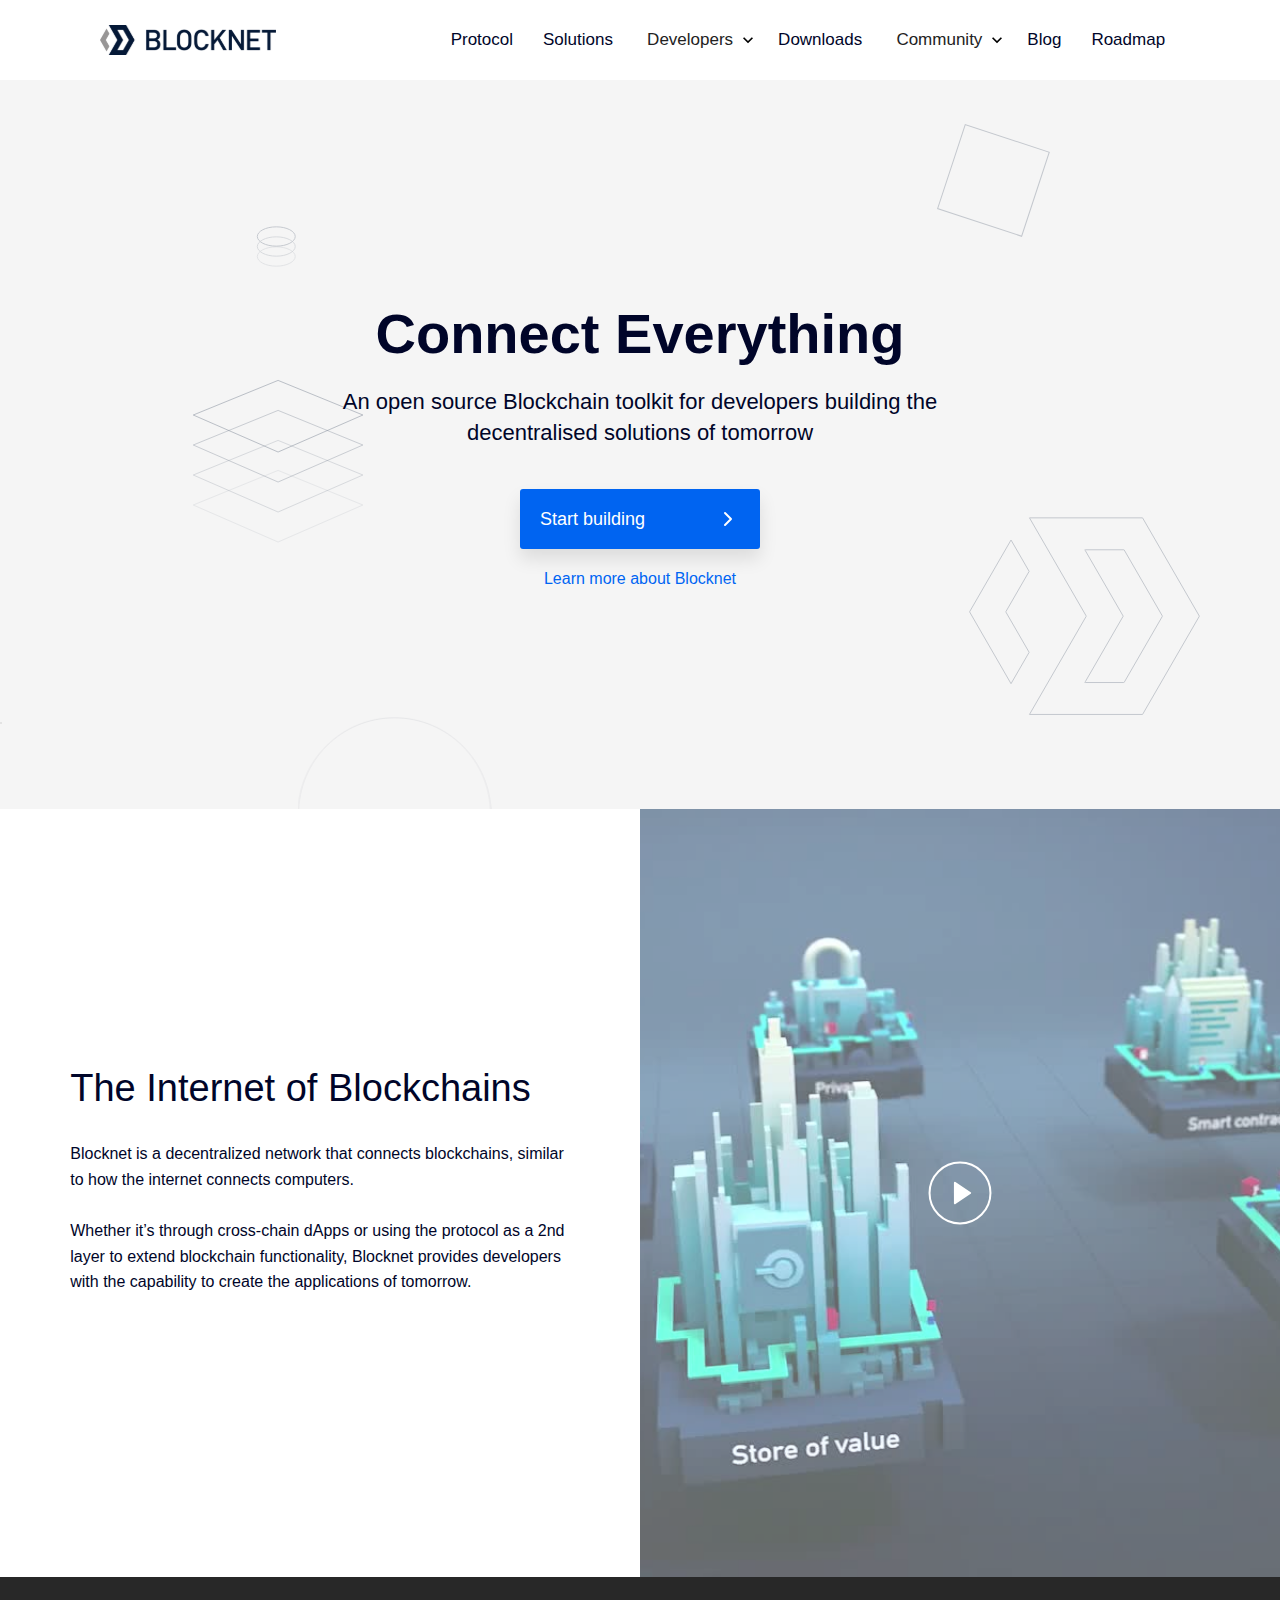
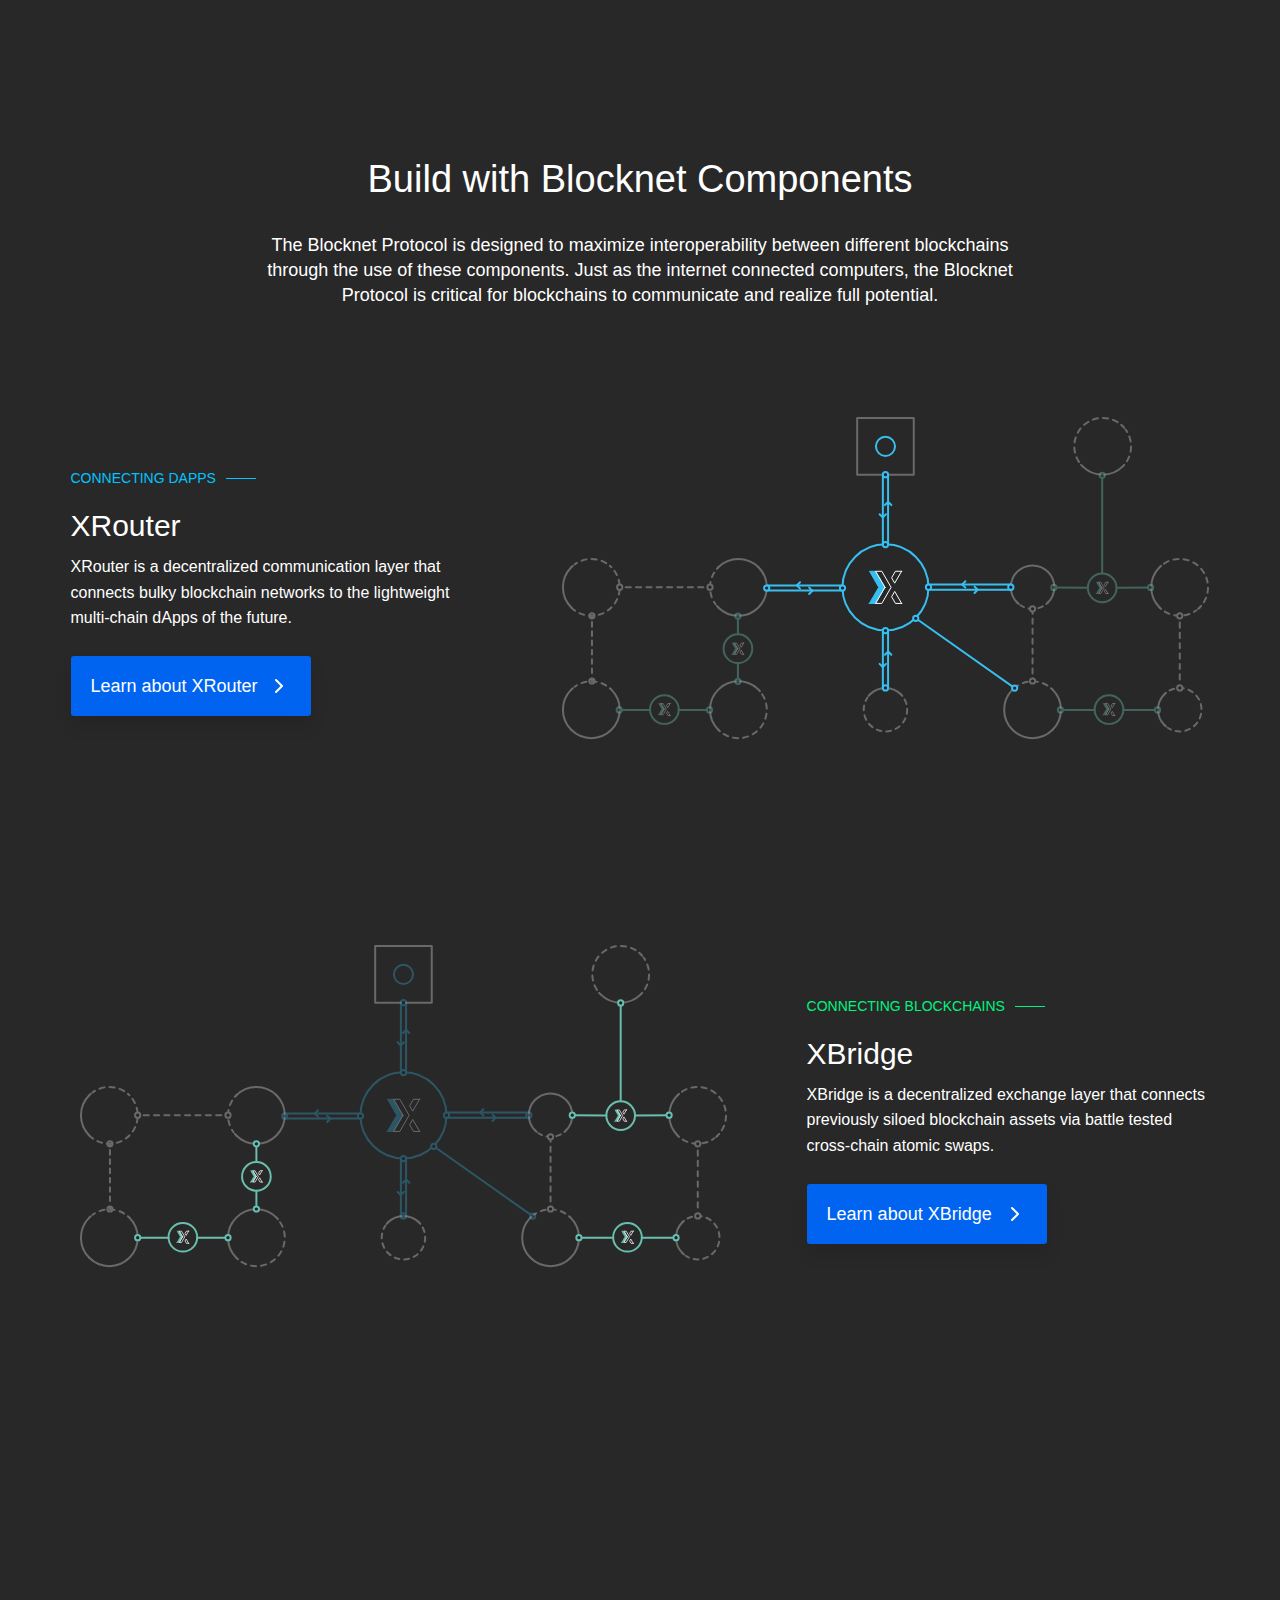
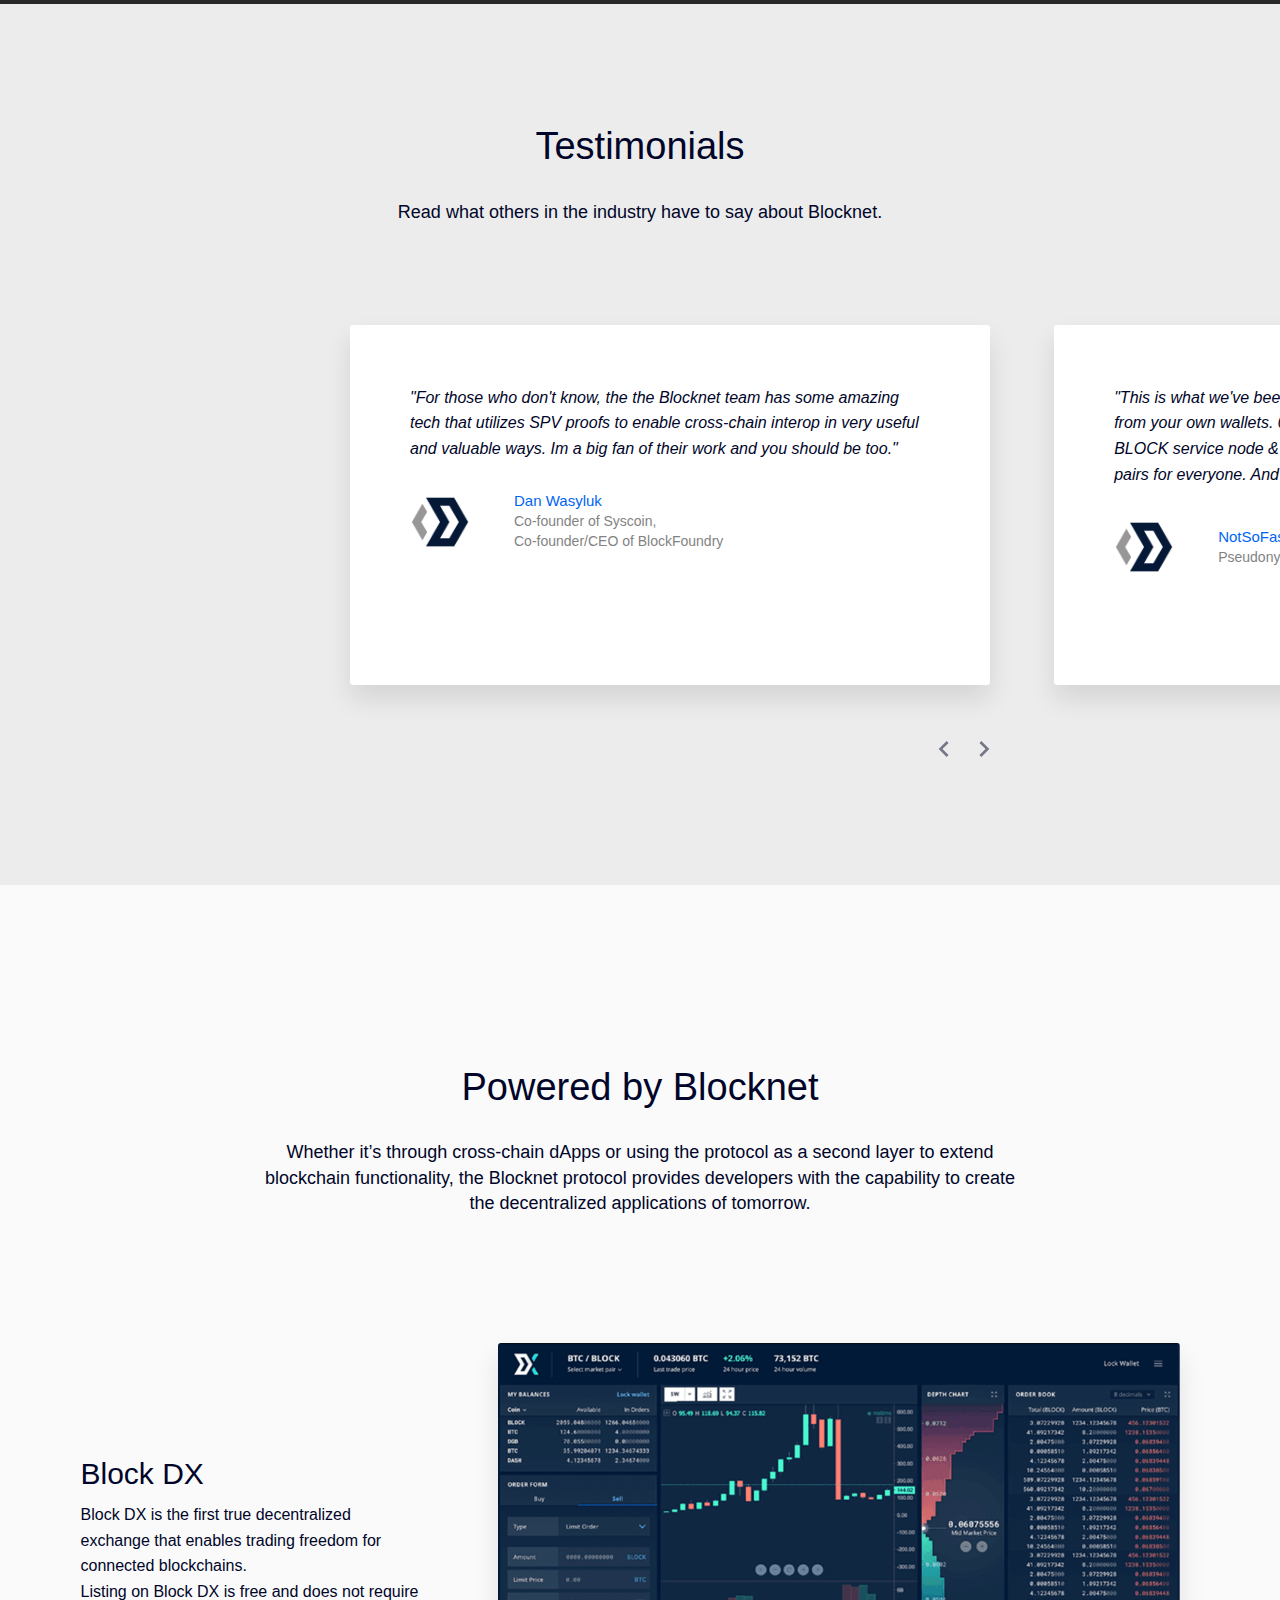
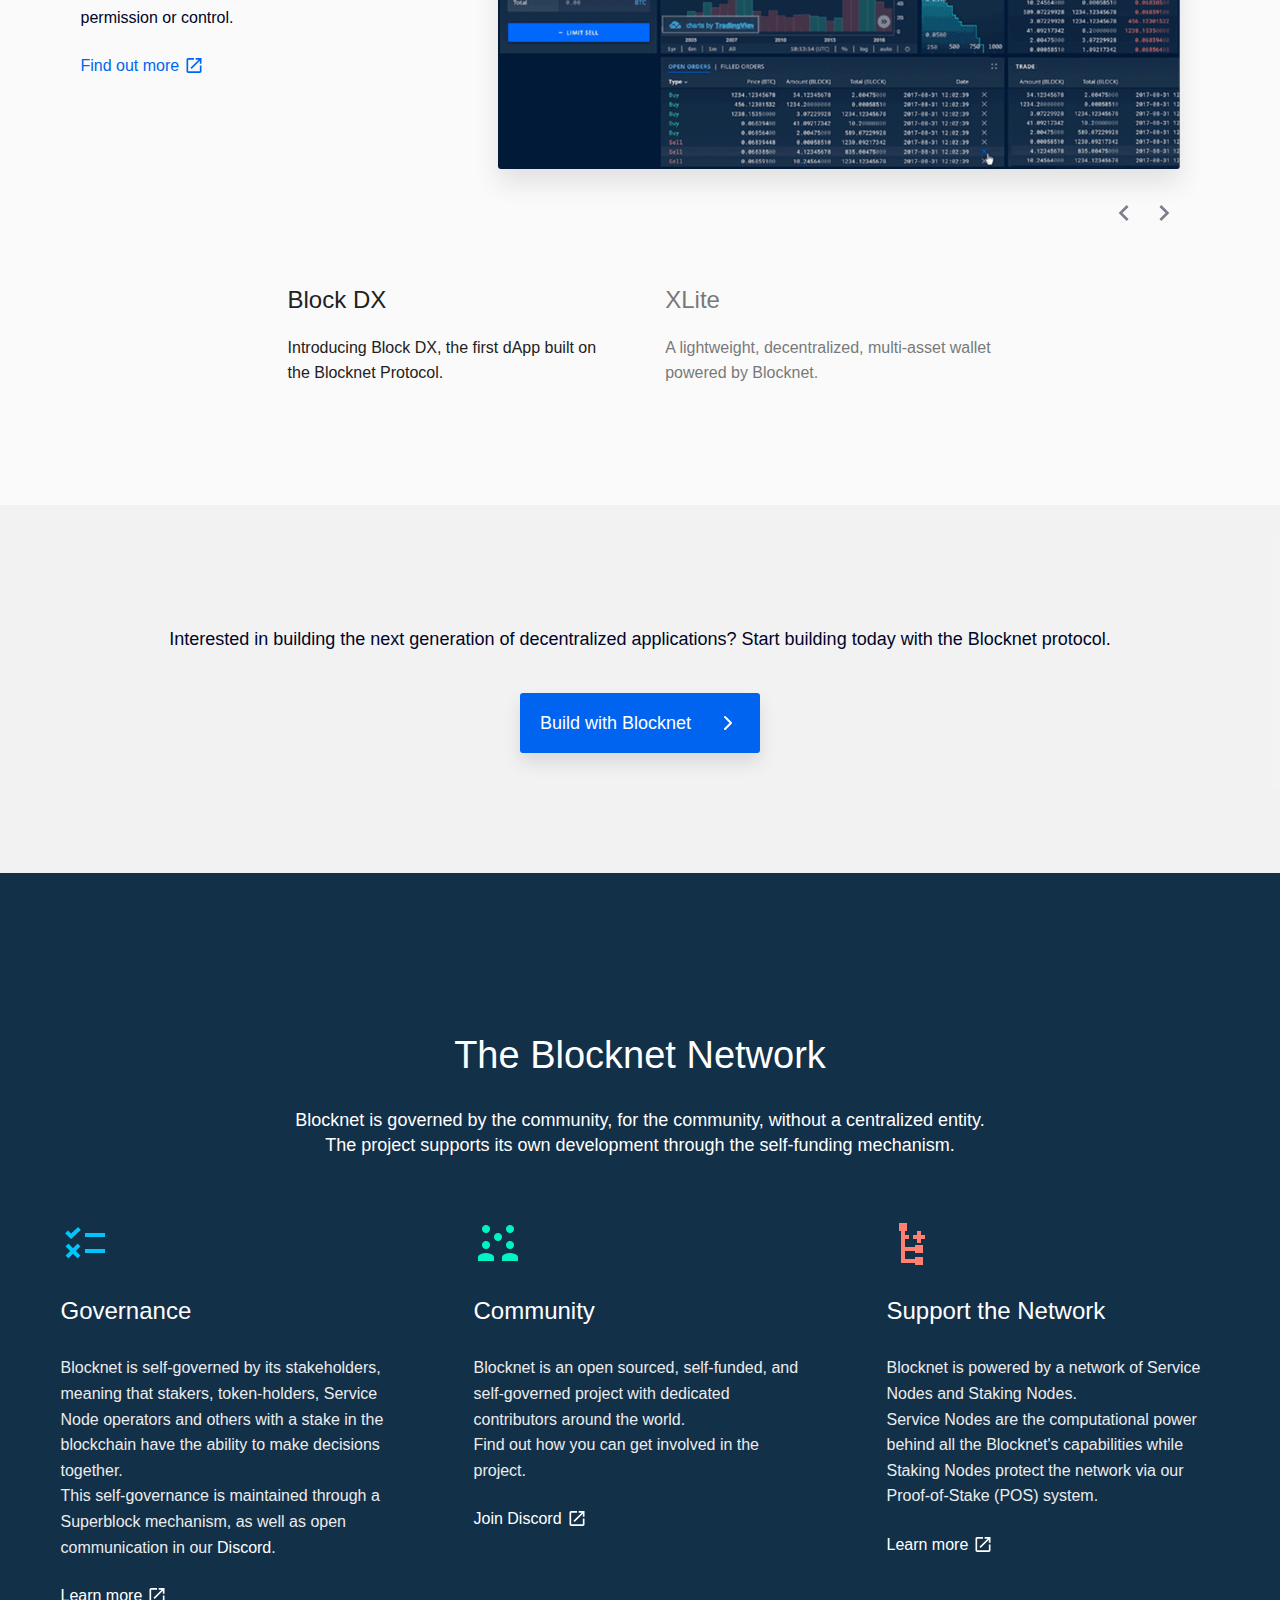
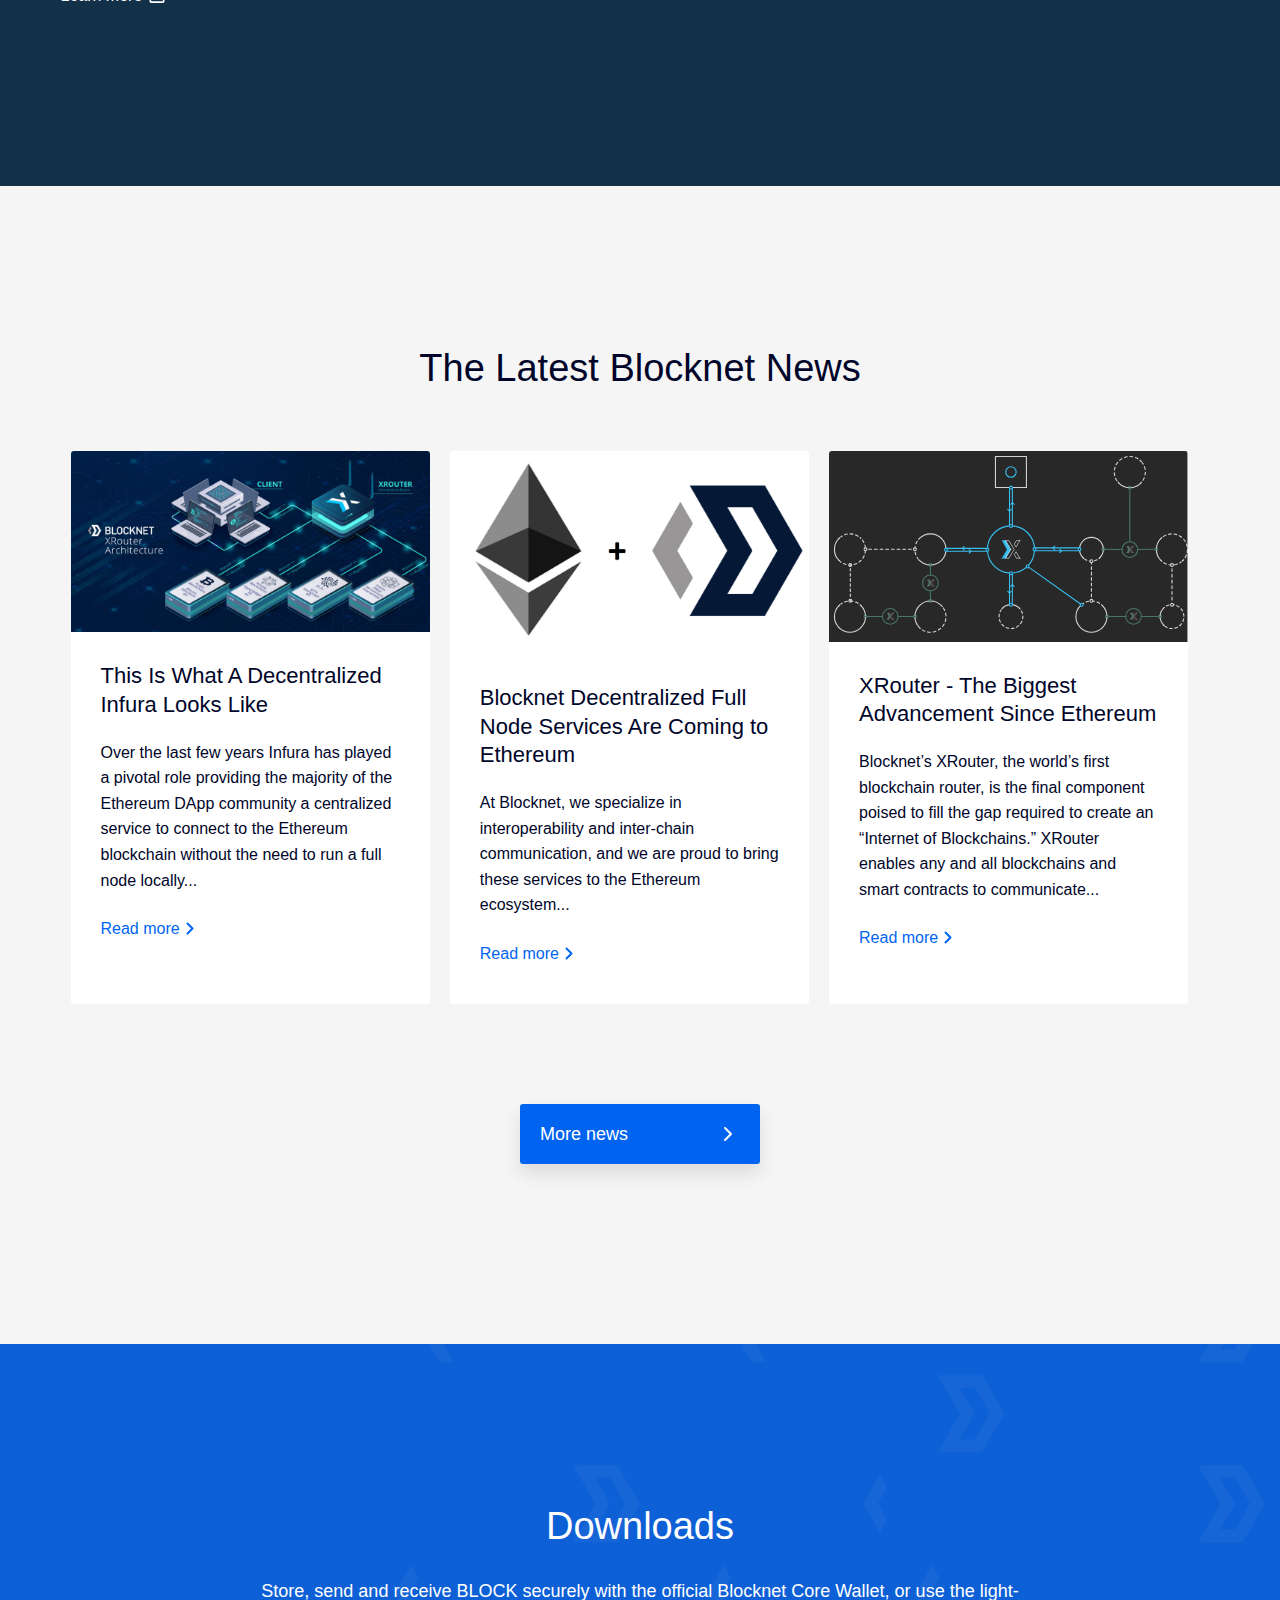
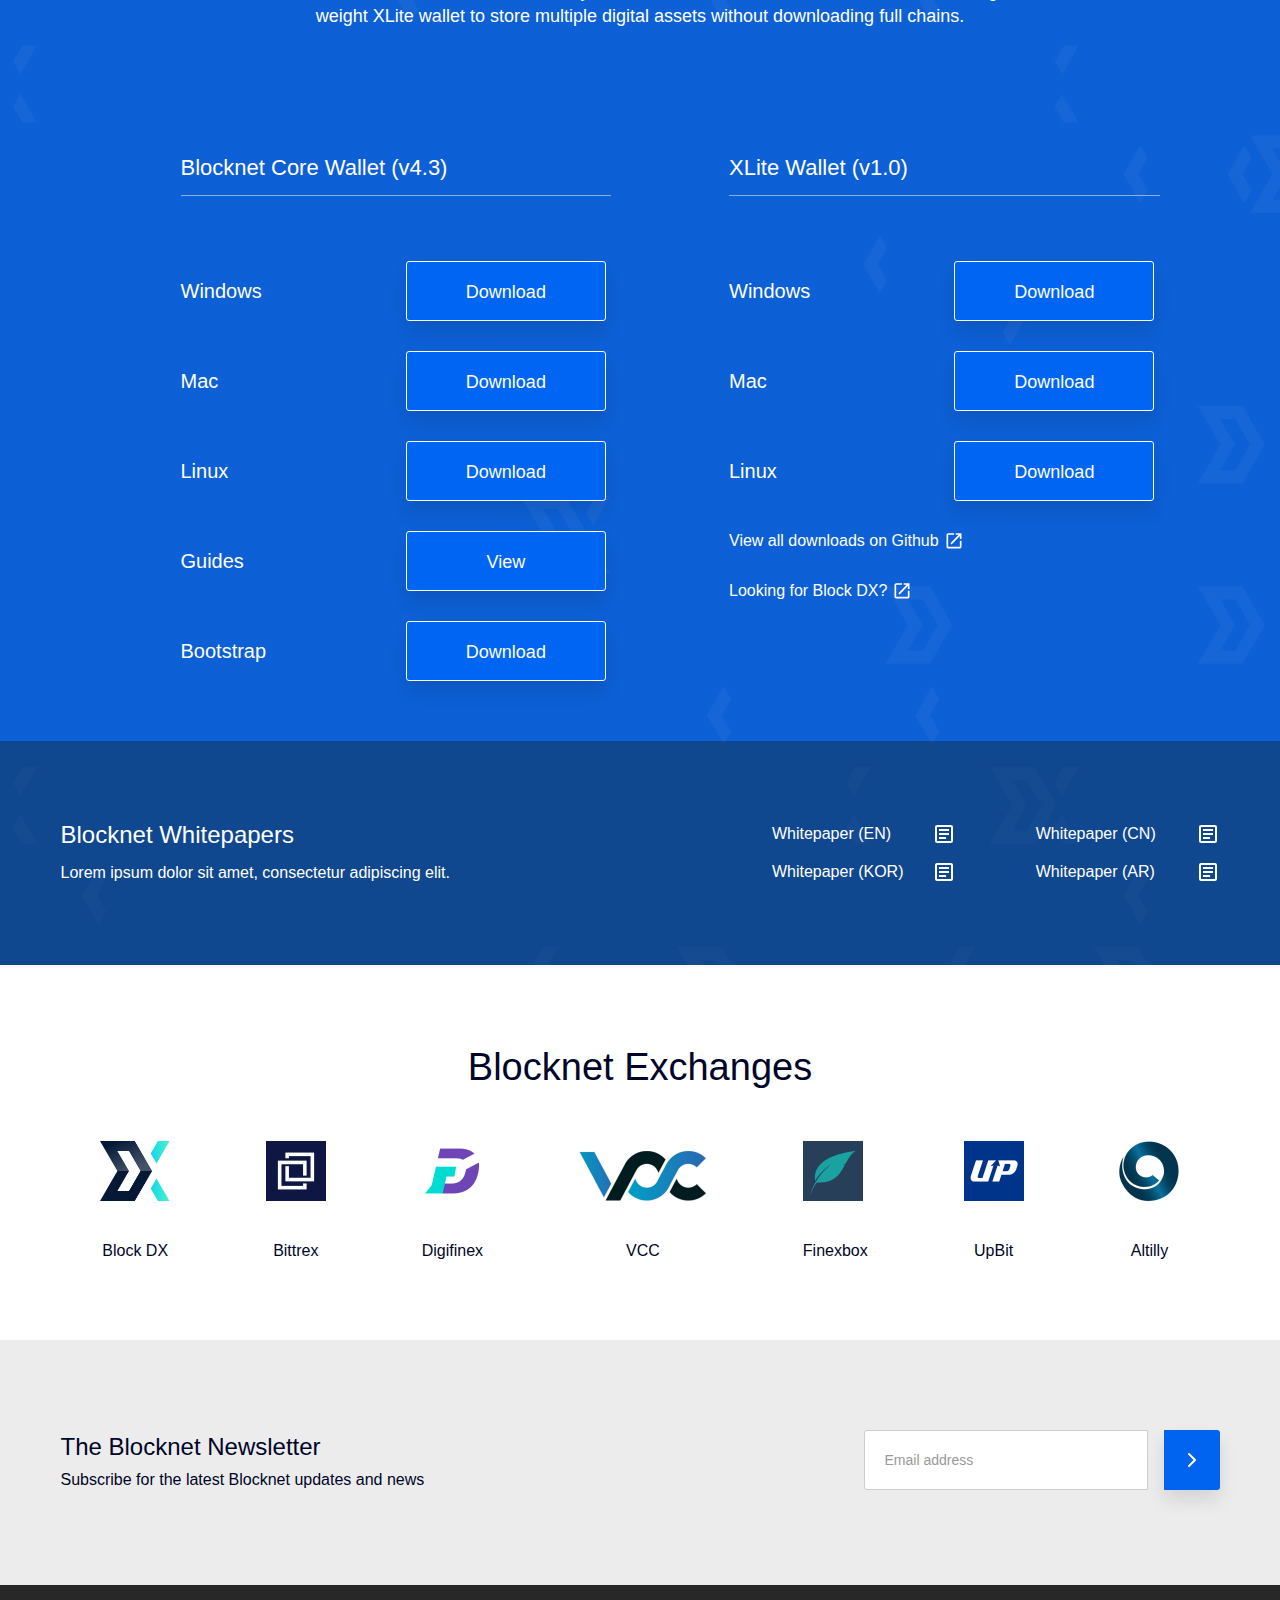
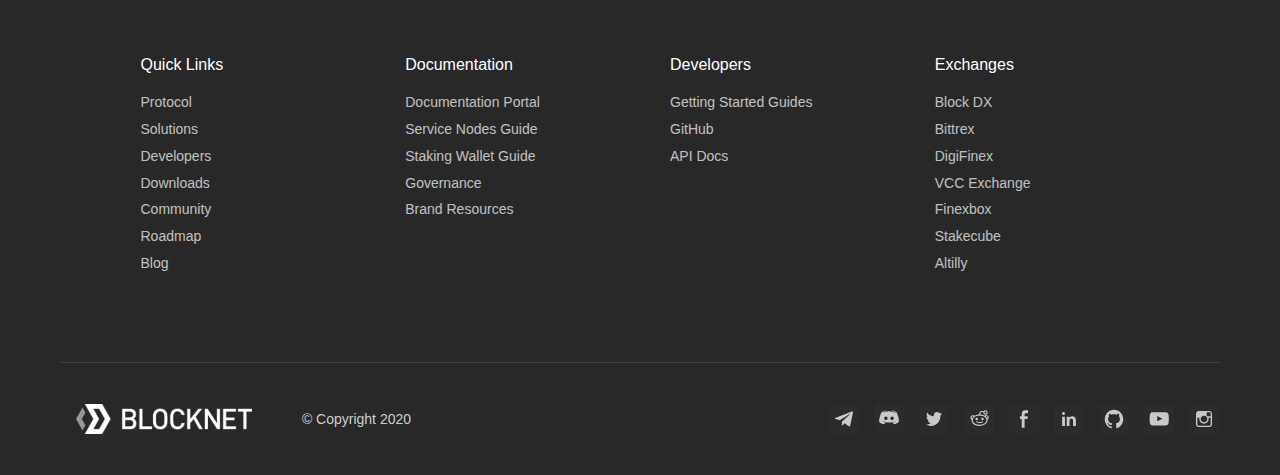
==== commit 1987eae4: "updates to home page structure (components) and blog links" ====
--- a/index.html
+++ b/index.html
@@ -1,6 +1,6 @@
 <!DOCTYPE html>
 <!--  This site was created in Webflow. http://www.webflow.com  -->
-<!--  Last Published: Fri Sep 11 2020 13:28:11 GMT+0000 (Coordinated Universal Time)  -->
+<!--  Last Published: Mon Sep 14 2020 11:07:04 GMT+0000 (Coordinated Universal Time)  -->
 <html data-wf-page="5f1aa1d24962de187ec5c14f" data-wf-site="5f1960143510ee817fa57da1">
 <head>
   <meta charset="utf-8">
@@ -59,7 +59,7 @@
             <a href="http://forum.blocknet.co" target="_blank" class="nav-sub-menu-link-external w-inline-block">
               <div class="nav-sub-link">Proposal Forum</div><img src="images/nav-external-link-dark.svg" alt="" class="icon-external"></a>
           </nav>
-        </div><a href="blog.html" blog="archive-link" class="nav-link">Blog</a><a href="roadmap.html" class="nav-link">Roadmap</a></nav>
+        </div><a href="blog.html" class="nav-link">Blog</a><a href="roadmap.html" class="nav-link">Roadmap</a></nav>
       <div class="mobile-menu-button w-nav-button">
         <div class="nav-btn-line-top"></div>
         <div class="nav-btn-line-bottom"></div>
@@ -223,9 +223,9 @@
               <div id="w-node-a8c5aafbe6a6-aafbe69c" class="solutions-content text-left">
                 <h2>Block DX</h2>
                 <p>Block DX is the first true <strong>decentralized exchange</strong> that enables trading freedom for connected blockchains.<br>Listing on Block DX is free and does not require permission or control.</p><a href="http://blockdx.com" target="_blank" class="link blue external">Find out more</a></div>
-              <div data-delay="4000" data-animation="fade" class="product-slider w-slider" data-autoplay="1" data-easing="linear" data-nav-spacing="8" data-duration="250" data-infinite="1" id="w-node-a8c5aafbe6af-aafbe69c">
+              <div data-delay="4000" data-animation="fade" class="product-slider w-slider" data-autoplay="1" data-easing="linear" data-hide-arrows="1" data-nav-spacing="8" data-duration="250" data-infinite="1" id="w-node-a8c5aafbe6af-aafbe69c">
                 <div class="product-slider-mask w-slider-mask">
-                  <div class="product-slide w-slide"><img src="images/blockdx-no-mobile.png" srcset="images/blockdx-no-mobile-p-500.png 500w, images/blockdx-no-mobile-p-800.png 800w, images/blockdx-no-mobile-p-1080.png 1080w, images/blockdx-no-mobile.png 1280w" sizes="(max-width: 479px) 94vw, (max-width: 767px) 90vw, (max-width: 1279px) 84vw, 1079px" alt="" class="screen-img-grab"></div>
+                  <div class="product-slide w-slide"><img src="images/blockdx-no-mobile.png" srcset="images/blockdx-no-mobile-p-500.png 500w, images/blockdx-no-mobile-p-800.png 800w, images/blockdx-no-mobile-p-1080.png 1080w, images/blockdx-no-mobile.png 1280w" sizes="(max-width: 479px) 100vw, (max-width: 767px) 90vw, (max-width: 1279px) 84vw, 1079px" alt="" class="screen-img-grab"></div>
                 </div>
                 <div class="product-slider-left-arrow w-slider-arrow-left"><img src="images/slider-arrow-left.svg" alt=""></div>
                 <div class="product-slider-right-arrow w-slider-arrow-right"><img src="images/slider-arrow-right.svg" alt=""></div>
@@ -240,10 +240,10 @@
                 <p>Securely store and manage your cryptocurrencies with the new<br>lightweight wallet built by <strong>Cloudchains Inc.</strong> and powered by the <strong>Blocknet</strong> protocol.</p><a href="https://xlitewallet.com" target="_blank" class="link blue external">Learn more</a></div>
               <div data-delay="4000" data-animation="fade" class="product-slider w-slider" data-autoplay="1" data-easing="linear" data-nav-spacing="8" data-duration="250" data-infinite="1" id="w-node-a8c5aafbe6c5-aafbe69c">
                 <div class="product-slider-mask w-slider-mask">
-                  <div class="product-slide w-slide"><img src="images/xlite-wallet-dashboard.png" srcset="images/xlite-wallet-dashboard-p-500.png 500w, images/xlite-wallet-dashboard-p-800.png 800w, images/xlite-wallet-dashboard-p-1080.png 1080w, images/xlite-wallet-dashboard-p-1600.png 1600w, images/xlite-wallet-dashboard-p-2000.png 2000w, images/xlite-wallet-dashboard.png 2560w" sizes="(max-width: 479px) 94vw, (max-width: 767px) 90vw, (max-width: 1279px) 84vw, 1079px" alt="" class="screen-img-grab"></div>
-                  <div class="product-slide w-slide"><img src="images/xlite-magnify-search.png" srcset="images/xlite-magnify-search-p-500.png 500w, images/xlite-magnify-search-p-800.png 800w, images/xlite-magnify-search-p-1080.png 1080w, images/xlite-magnify-search.png 1920w" sizes="(max-width: 479px) 94vw, (max-width: 767px) 90vw, (max-width: 1279px) 84vw, 1079px" alt="" class="screen-img-grab"></div>
-                  <div class="product-slide w-slide"><img src="images/xlite-magnify-balance.png" srcset="images/xlite-magnify-balance-p-500.png 500w, images/xlite-magnify-balance-p-800.png 800w, images/xlite-magnify-balance-p-1080.png 1080w, images/xlite-magnify-balance.png 1920w" sizes="(max-width: 479px) 94vw, (max-width: 767px) 90vw, (max-width: 1279px) 84vw, 1079px" alt="" class="screen-img-grab"></div>
-                  <div class="product-slide w-slide"><img src="images/xlite-magnify-asset-overview.png" loading="lazy" srcset="images/xlite-magnify-asset-overview-p-500.png 500w, images/xlite-magnify-asset-overview-p-800.png 800w, images/xlite-magnify-asset-overview-p-1080.png 1080w, images/xlite-magnify-asset-overview-p-1600.png 1600w, images/xlite-magnify-asset-overview.png 1920w" sizes="(max-width: 479px) 94vw, (max-width: 767px) 90vw, (max-width: 1279px) 84vw, 1079px" alt=""></div>
+                  <div class="product-slide w-slide"><img src="images/xlite-wallet-dashboard.png" srcset="images/xlite-wallet-dashboard-p-500.png 500w, images/xlite-wallet-dashboard-p-800.png 800w, images/xlite-wallet-dashboard-p-1080.png 1080w, images/xlite-wallet-dashboard-p-1600.png 1600w, images/xlite-wallet-dashboard-p-2000.png 2000w, images/xlite-wallet-dashboard.png 2560w" sizes="(max-width: 479px) 100vw, (max-width: 767px) 90vw, (max-width: 1279px) 84vw, 1079px" alt="" class="screen-img-grab"></div>
+                  <div class="product-slide w-slide"><img src="images/xlite-magnify-search.png" srcset="images/xlite-magnify-search-p-500.png 500w, images/xlite-magnify-search-p-800.png 800w, images/xlite-magnify-search-p-1080.png 1080w, images/xlite-magnify-search.png 1920w" sizes="(max-width: 479px) 100vw, (max-width: 767px) 90vw, (max-width: 1279px) 84vw, 1079px" alt="" class="screen-img-grab"></div>
+                  <div class="product-slide w-slide"><img src="images/xlite-magnify-balance.png" srcset="images/xlite-magnify-balance-p-500.png 500w, images/xlite-magnify-balance-p-800.png 800w, images/xlite-magnify-balance-p-1080.png 1080w, images/xlite-magnify-balance.png 1920w" sizes="(max-width: 479px) 100vw, (max-width: 767px) 90vw, (max-width: 1279px) 84vw, 1079px" alt="" class="screen-img-grab"></div>
+                  <div class="product-slide w-slide"><img src="images/xlite-magnify-asset-overview.png" loading="lazy" srcset="images/xlite-magnify-asset-overview-p-500.png 500w, images/xlite-magnify-asset-overview-p-800.png 800w, images/xlite-magnify-asset-overview-p-1080.png 1080w, images/xlite-magnify-asset-overview-p-1600.png 1600w, images/xlite-magnify-asset-overview.png 1920w" sizes="(max-width: 479px) 100vw, (max-width: 767px) 90vw, (max-width: 1279px) 84vw, 1079px" alt=""></div>
                 </div>
                 <div class="product-slider-left-arrow w-slider-arrow-left"><img src="images/slider-arrow-left.svg" alt=""></div>
                 <div class="product-slider-right-arrow w-slider-arrow-right"><img src="images/slider-arrow-right.svg" alt=""></div>
@@ -299,22 +299,22 @@
       <h1>The Latest Blocknet News</h1>
       <div class="news-items-wrapper">
         <div class="news-item-wrap">
-          <div class="news-item-img-wrap"><img src="images/news-filler.jpg" srcset="images/news-filler-p-500.jpeg 500w, images/news-filler.jpg 730w" sizes="(max-width: 479px) 100vw, (max-width: 767px) 43vw, (max-width: 991px) 41vw, (max-width: 1279px) 28vw, 359.28125px" alt=""></div>
+          <div class="news-item-img-wrap"><img src="images/0-coVRS_BmPB-PiPrv-960x484.png" srcset="images/0-coVRS_BmPB-PiPrv-960x484.png 500w, images/0-coVRS_BmPB-PiPrv-960x484.png 800w, images/0-coVRS_BmPB-PiPrv-960x484.png 960w" sizes="(max-width: 479px) 100vw, (max-width: 767px) 43vw, (max-width: 991px) 41vw, (max-width: 1279px) 28vw, 359.28125px" alt=""></div>
           <div class="news-item-content">
-            <h3 class="news-item-header">Sed ut perspiciatis</h3>
-            <p>Nemo enim ipsam voluptatem quia voluptas sit aspernatur aut odit aut fugit, sed quia. Amet, consectetur adipiscing elit, sed do eiusmod tempor incididunt ut labore et dolore.</p><a href="#" class="link text-link-with-icon">Read more</a></div>
+            <h3 class="news-item-header">This Is What A Decentralized Infura Looks Like</h3>
+            <p>Over the last few years Infura has played a pivotal role providing the majority of the Ethereum DApp community a centralized service to connect to the Ethereum blockchain without the need to run a full node locally...</p><a href="https://blocknet.co/the-blocknet-protocol-this-is-what-a-decentralized-infura-looks-like/" class="link text-link-with-icon">Read more</a></div>
         </div>
         <div class="news-item-wrap">
-          <div class="news-item-img-wrap"><img src="images/news-filler.jpg" srcset="images/news-filler-p-500.jpeg 500w, images/news-filler.jpg 730w" sizes="(max-width: 479px) 100vw, (max-width: 767px) 43vw, (max-width: 991px) 41vw, (max-width: 1279px) 28vw, 359.28125px" alt=""></div>
+          <div class="news-item-img-wrap"><img src="images/eth-block-960x542.png" srcset="images/eth-block-960x542.png 500w, images/eth-block-960x542.png 800w, images/eth-block-960x542.png 960w" sizes="(max-width: 479px) 100vw, (max-width: 767px) 43vw, (max-width: 991px) 41vw, (max-width: 1279px) 28vw, 359.28125px" alt=""></div>
           <div class="news-item-content">
-            <h3 class="news-item-header">Sed ut perspiciatis</h3>
-            <p>Nemo enim ipsam voluptatem quia voluptas sit aspernatur aut odit aut fugit, sed quia. Amet, consectetur adipiscing elit, sed do eiusmod tempor incididunt ut labore et dolore</p><a href="#" class="link text-link-with-icon">Read more</a></div>
+            <h3 class="news-item-header">Blocknet Decentralized Full Node Services Are Coming to Ethereum</h3>
+            <p>At Blocknet, we specialize in interoperability and inter-chain communication, and we are proud to bring these services to the Ethereum ecosystem...</p><a href="https://blocknet.co/blocknet-decentralized-full-node-services-are-coming-to-ethereum/" class="link text-link-with-icon">Read more</a></div>
         </div>
         <div class="news-item-wrap">
-          <div class="news-item-img-wrap"><img src="images/news-filler.jpg" srcset="images/news-filler-p-500.jpeg 500w, images/news-filler.jpg 730w" sizes="(max-width: 479px) 100vw, (max-width: 767px) 43vw, (max-width: 991px) 41vw, (max-width: 1279px) 28vw, 359.28125px" alt=""></div>
+          <div class="news-item-img-wrap"><img src="images/xrouter-mobile.svg" alt=""></div>
           <div class="news-item-content">
-            <h3 class="news-item-header">Sed ut perspiciatis</h3>
-            <p>Nemo enim ipsam voluptatem quia voluptas sit aspernatur aut odit aut fugit, sed quia. Amet.</p><a href="#" class="link text-link-with-icon">Read more</a></div>
+            <h3 class="news-item-header">XRouter - The Biggest Advancement Since Ethereum</h3>
+            <p>Blocknet’s XRouter, the world’s first blockchain router, is the final component poised to fill the gap required to create an “Internet of Blockchains.” XRouter enables any and all blockchains and smart contracts to communicate...</p><a href="https://blocknet.co/xrouter-the-biggest-advancement-since-ethereum/" class="link text-link-with-icon">Read more</a></div>
         </div>
       </div>
       <a href="blog.html" class="button w-inline-block">
--- a/css/blocknet-website-project.webflow.css
+++ b/css/blocknet-website-project.webflow.css
@@ -1561,6 +1561,27 @@
   align-items: flex-start;
   border-radius: 3px;
   background-color: #fff;
+}
+
+.news-item-header {
+  font-size: 22px;
+  line-height: 1.3em;
+}
+
+.news-item-img-wrap {
+  -webkit-box-orient: vertical;
+  -webkit-box-direction: normal;
+  -webkit-flex-direction: column;
+  -ms-flex-direction: column;
+  flex-direction: column;
+  -webkit-box-pack: center;
+  -webkit-justify-content: center;
+  -ms-flex-pack: center;
+  justify-content: center;
+  -webkit-box-align: center;
+  -webkit-align-items: center;
+  -ms-flex-align: center;
+  align-items: center;
 }
 
 .news-item-content {
@@ -3440,6 +3461,7 @@
     overflow: hidden;
     width: 100%;
     max-height: none;
+    min-height: auto;
   }
   .news-item-content {
     padding-right: 20px;
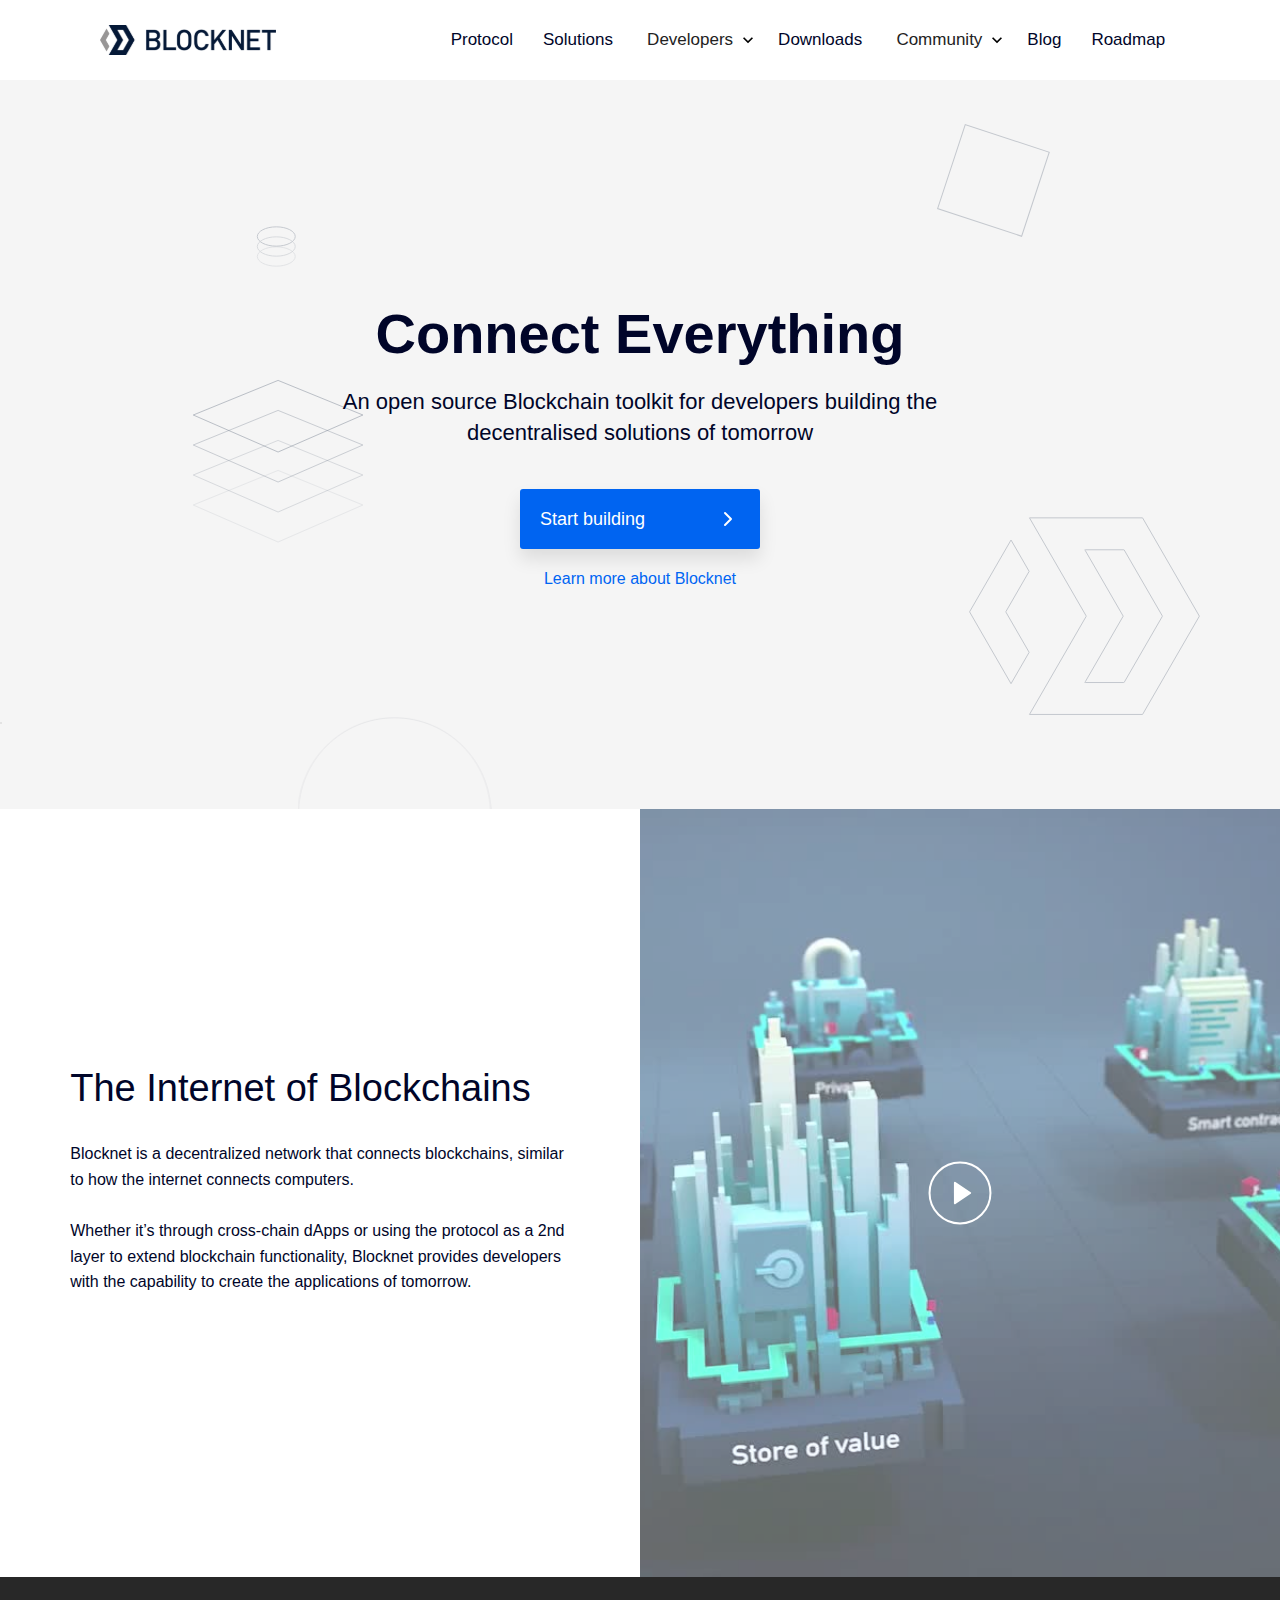
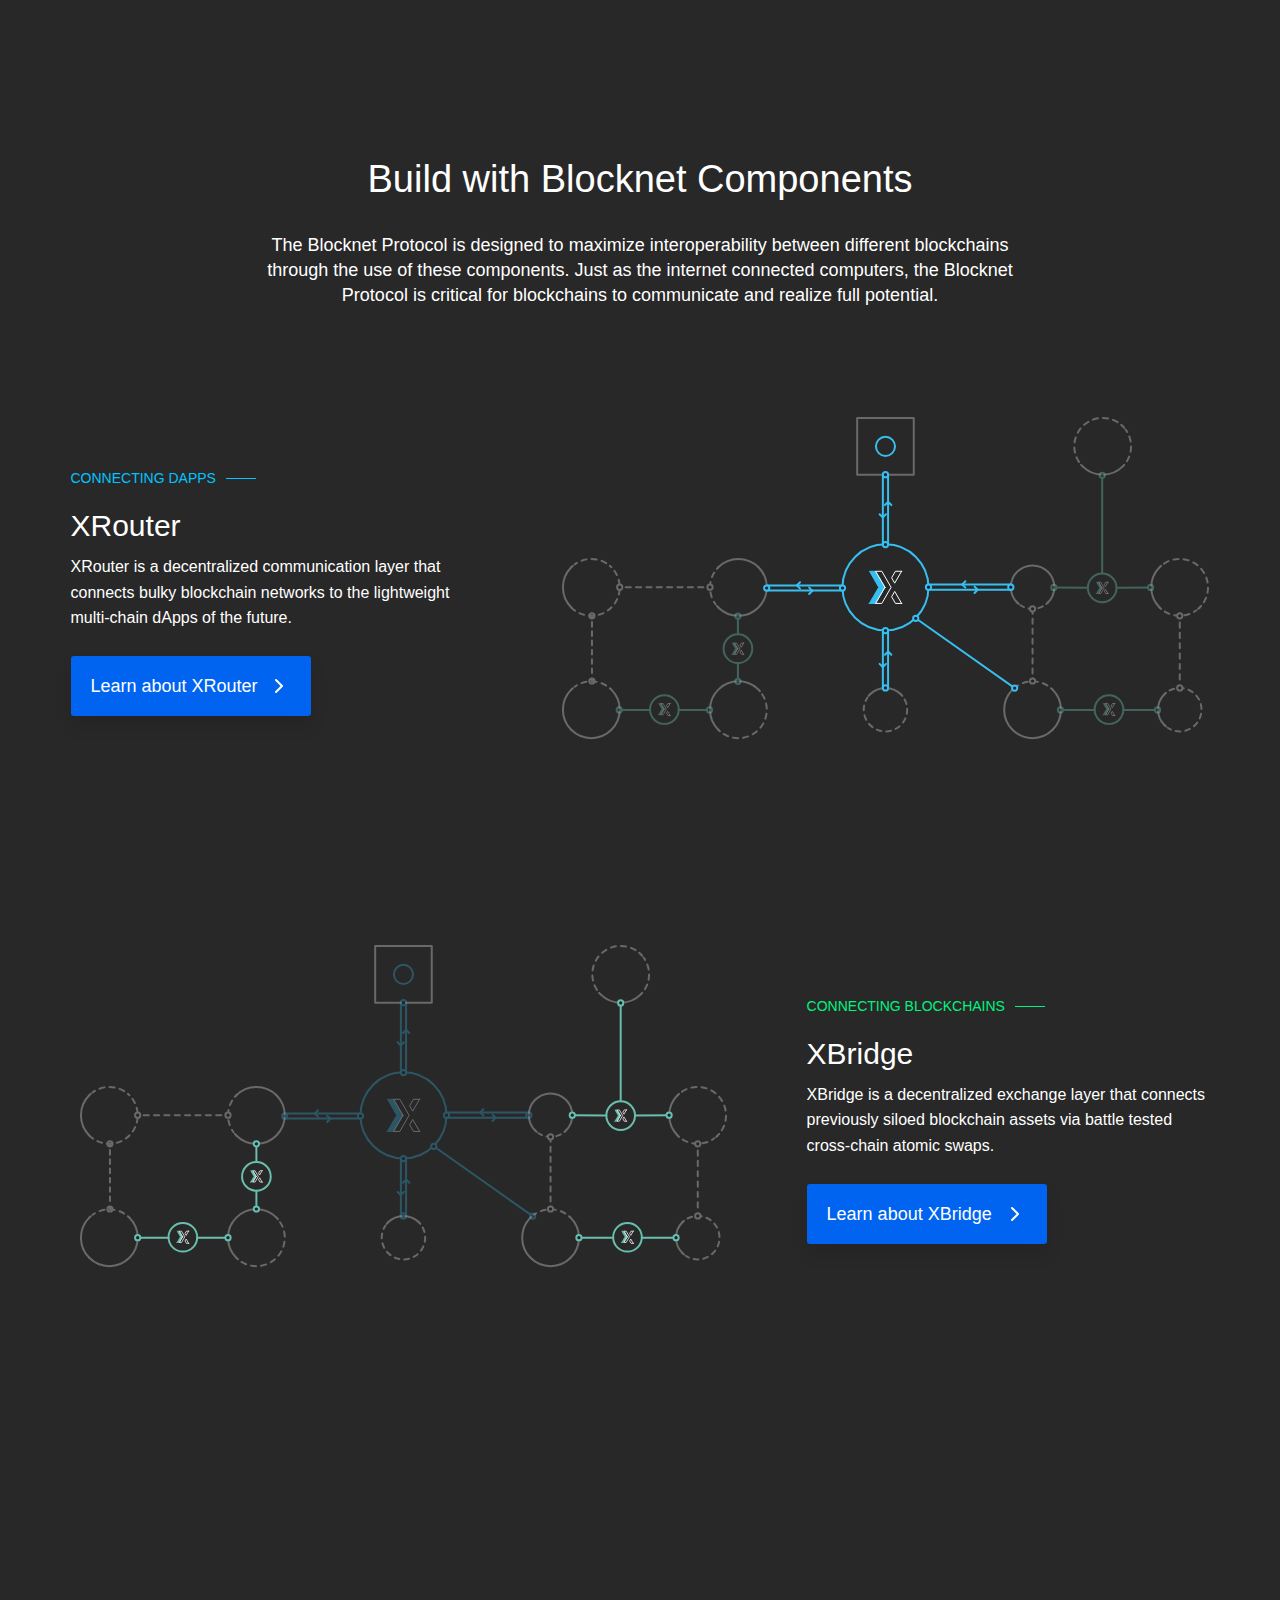
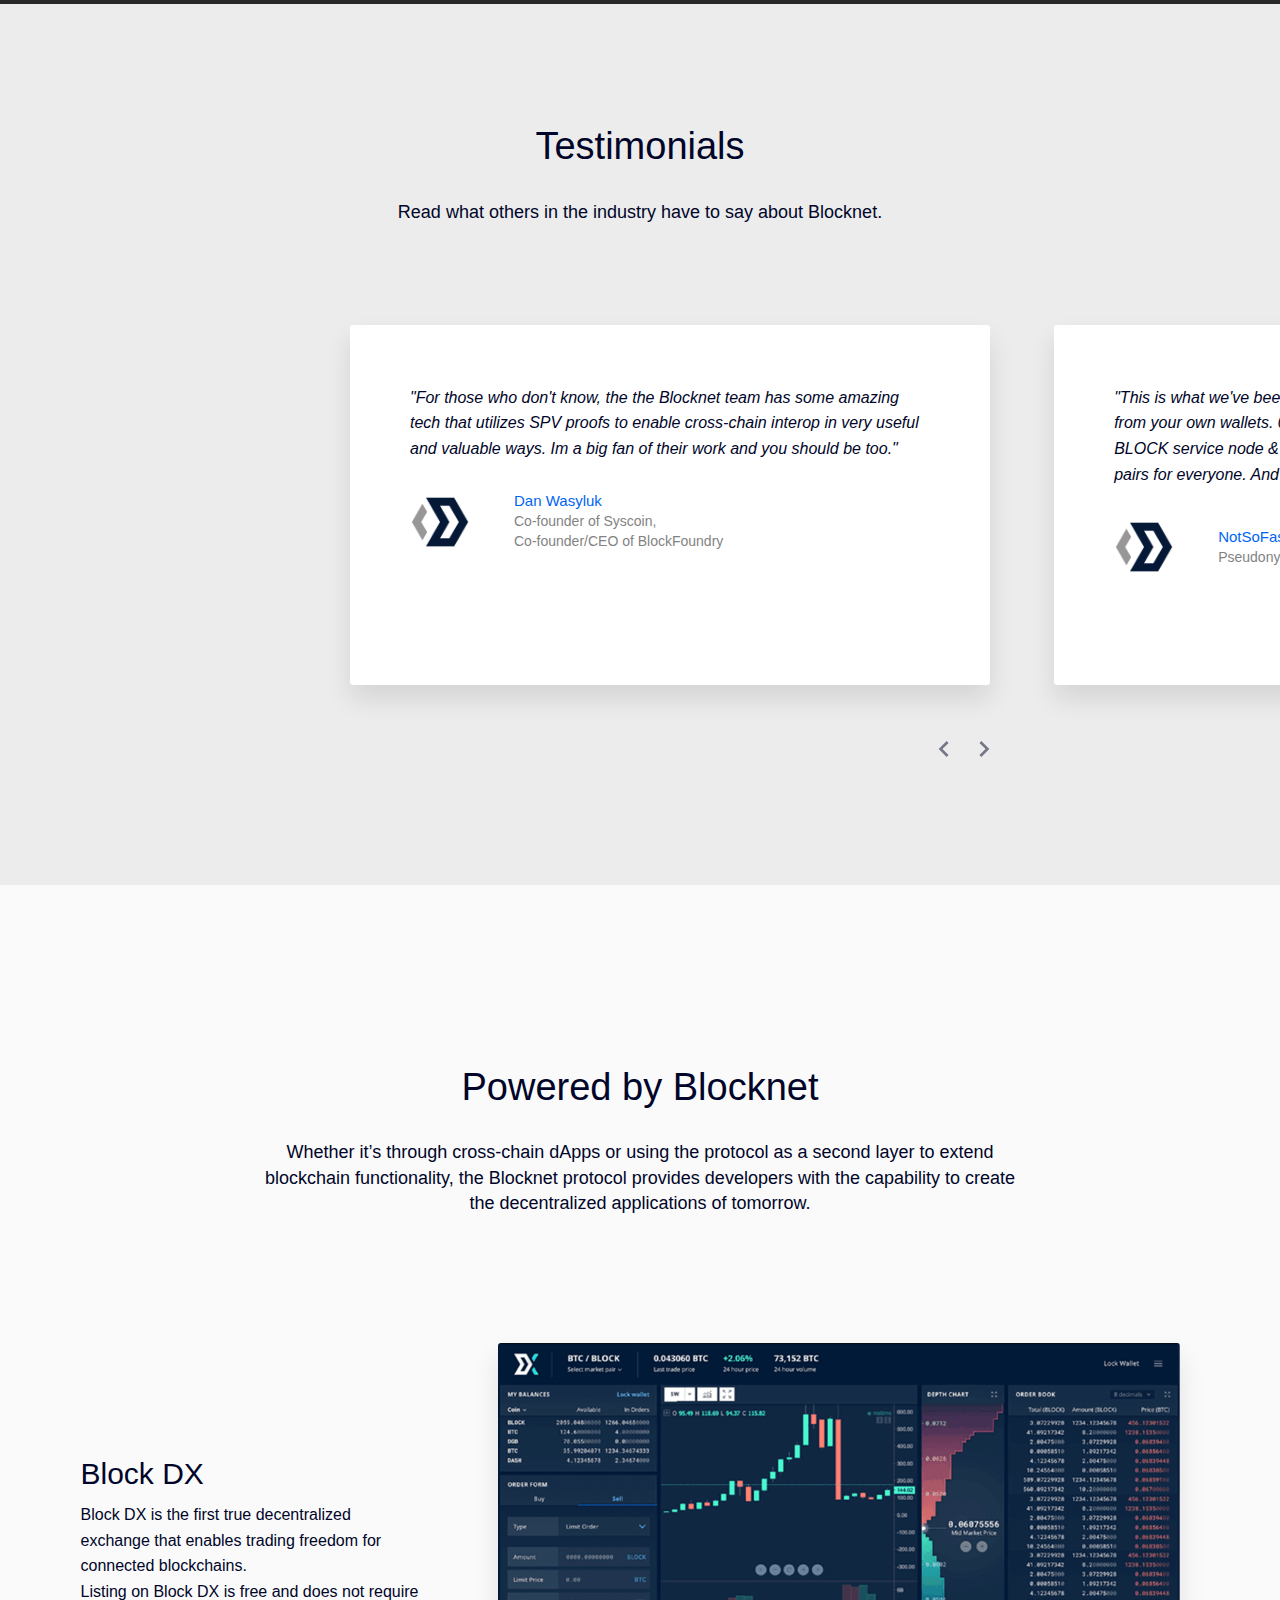
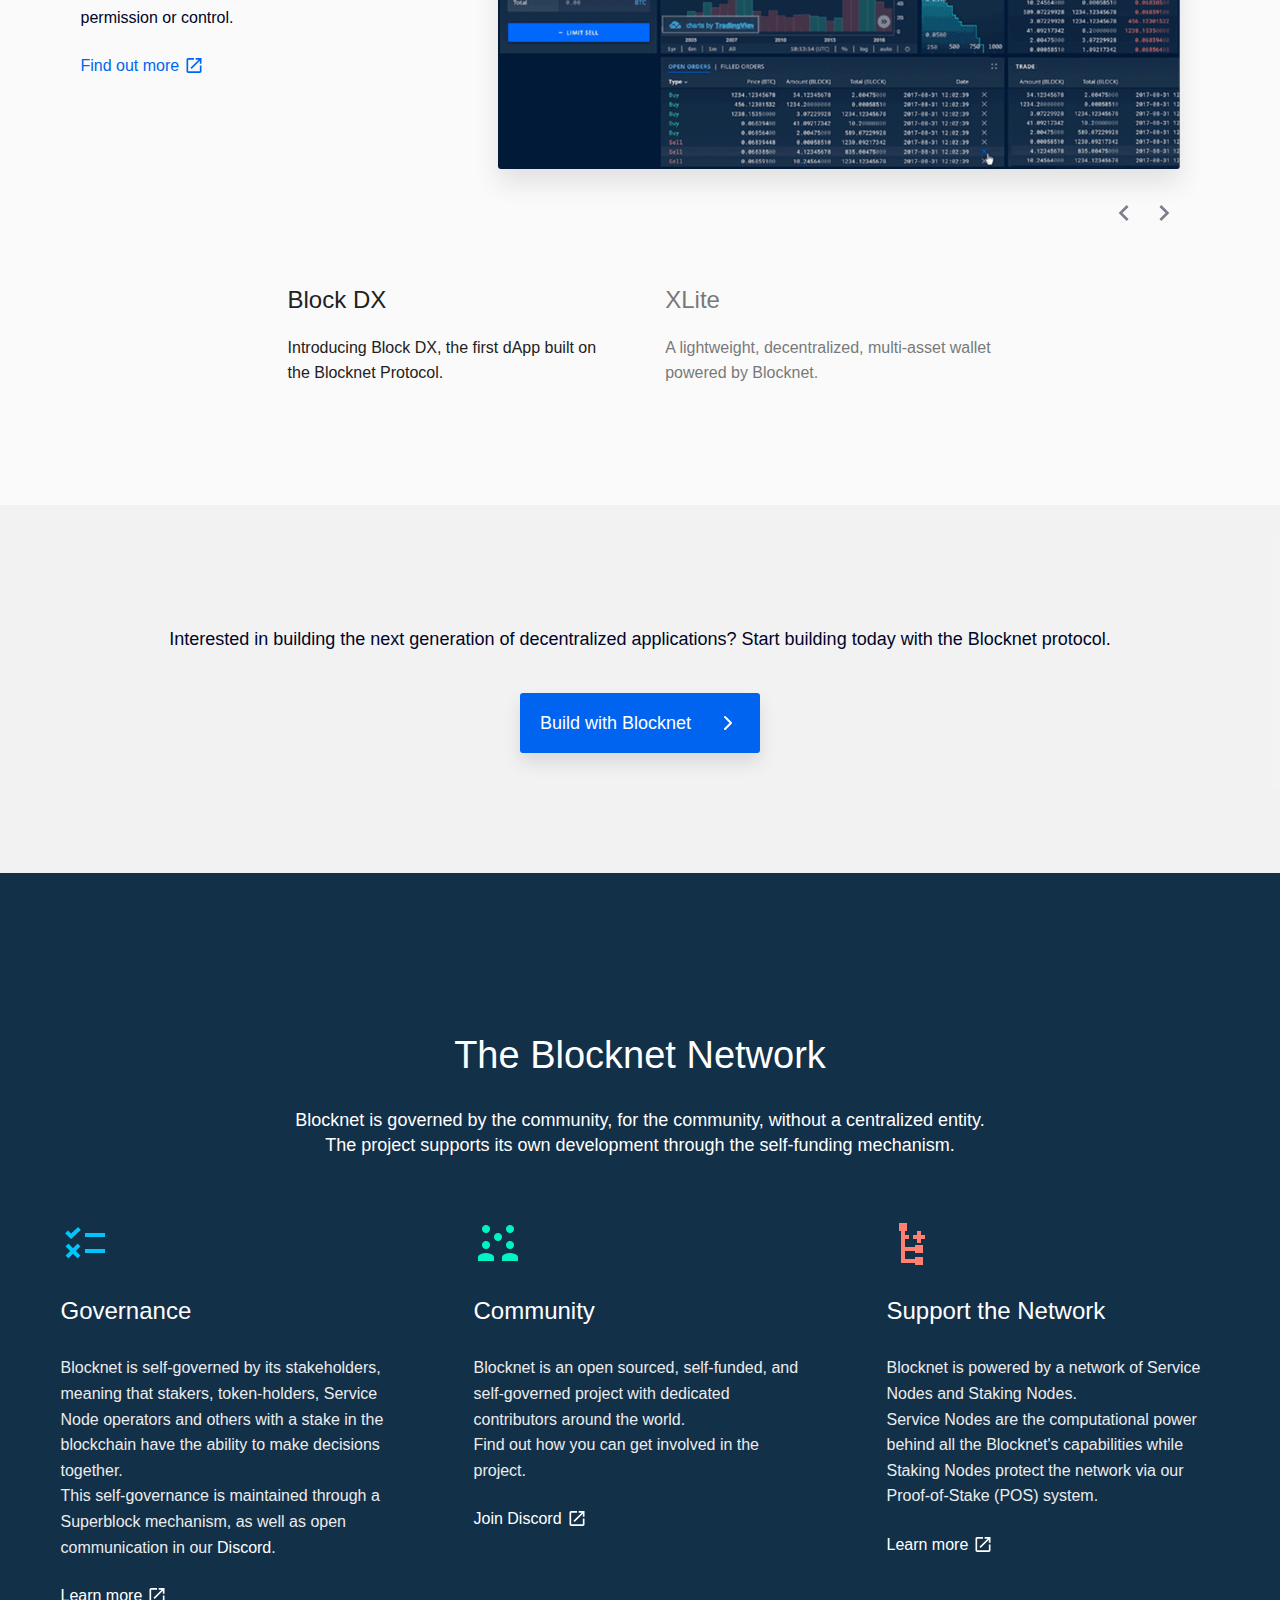
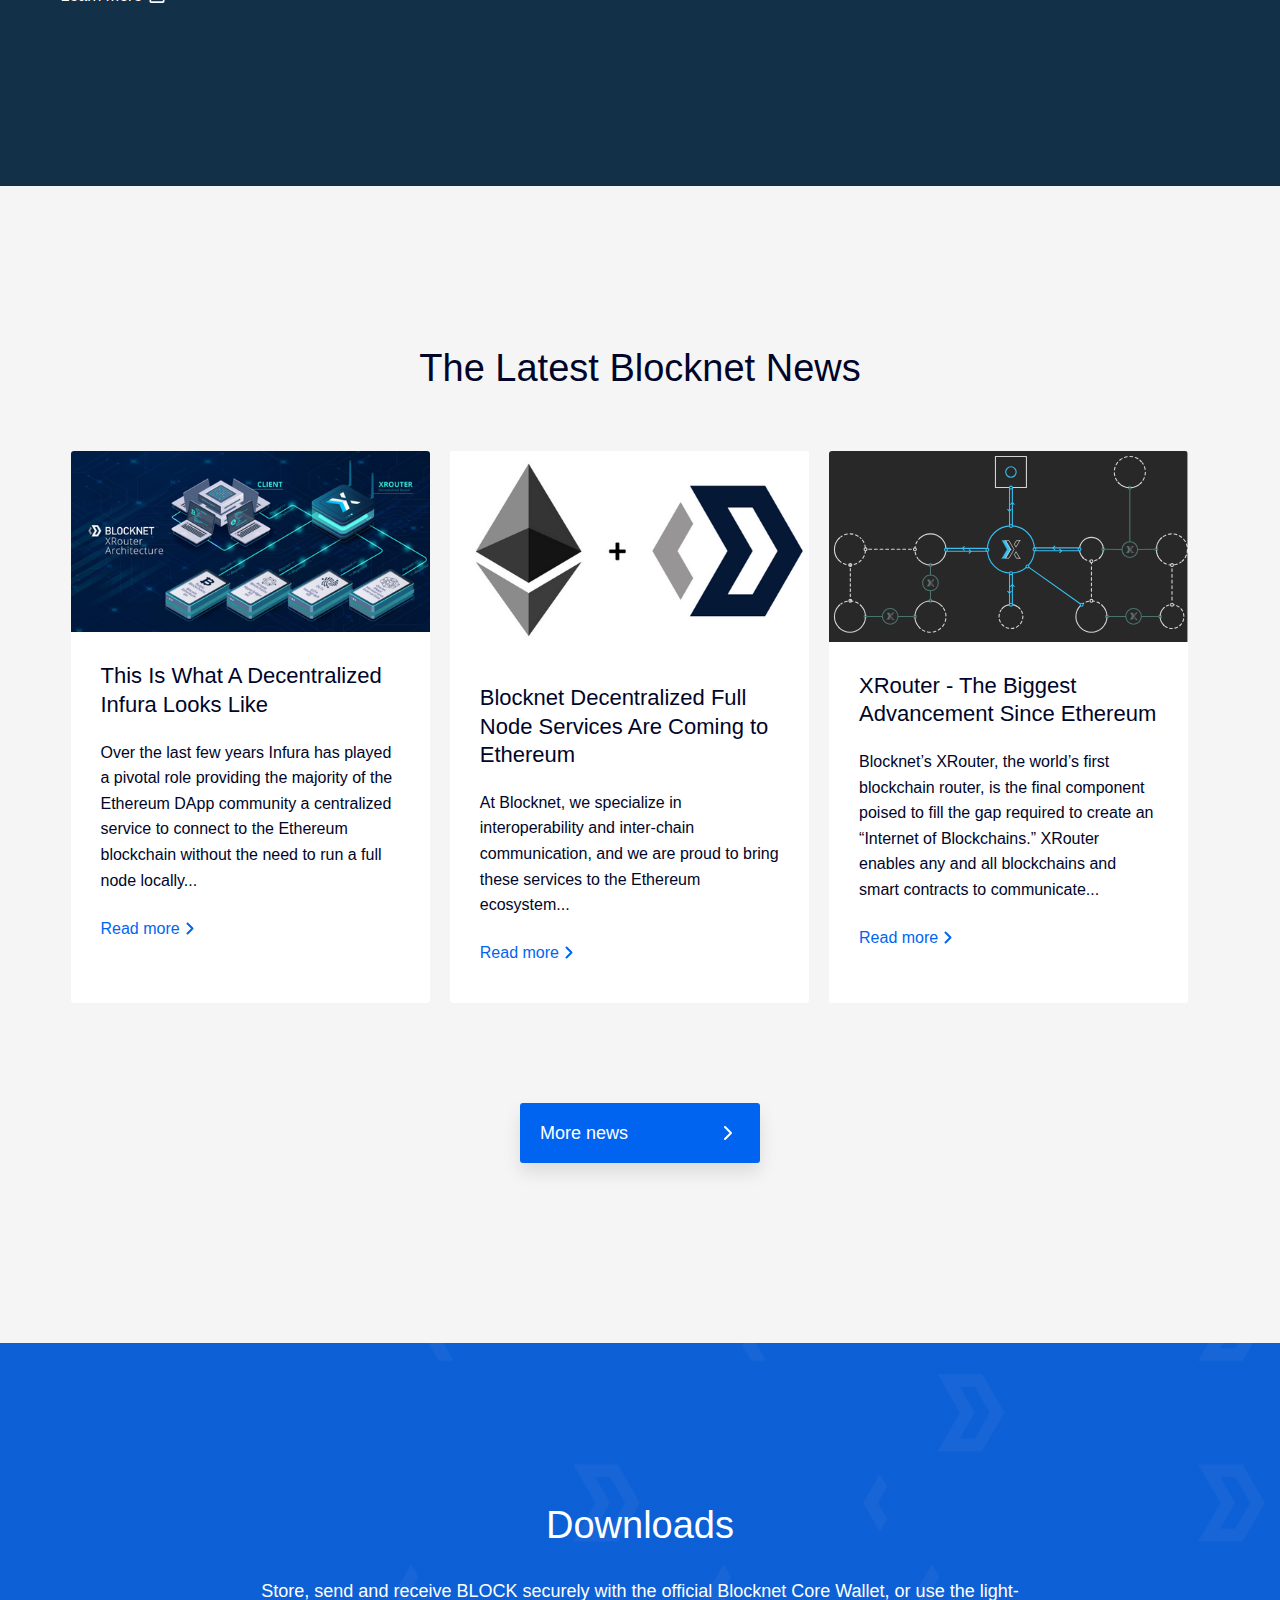
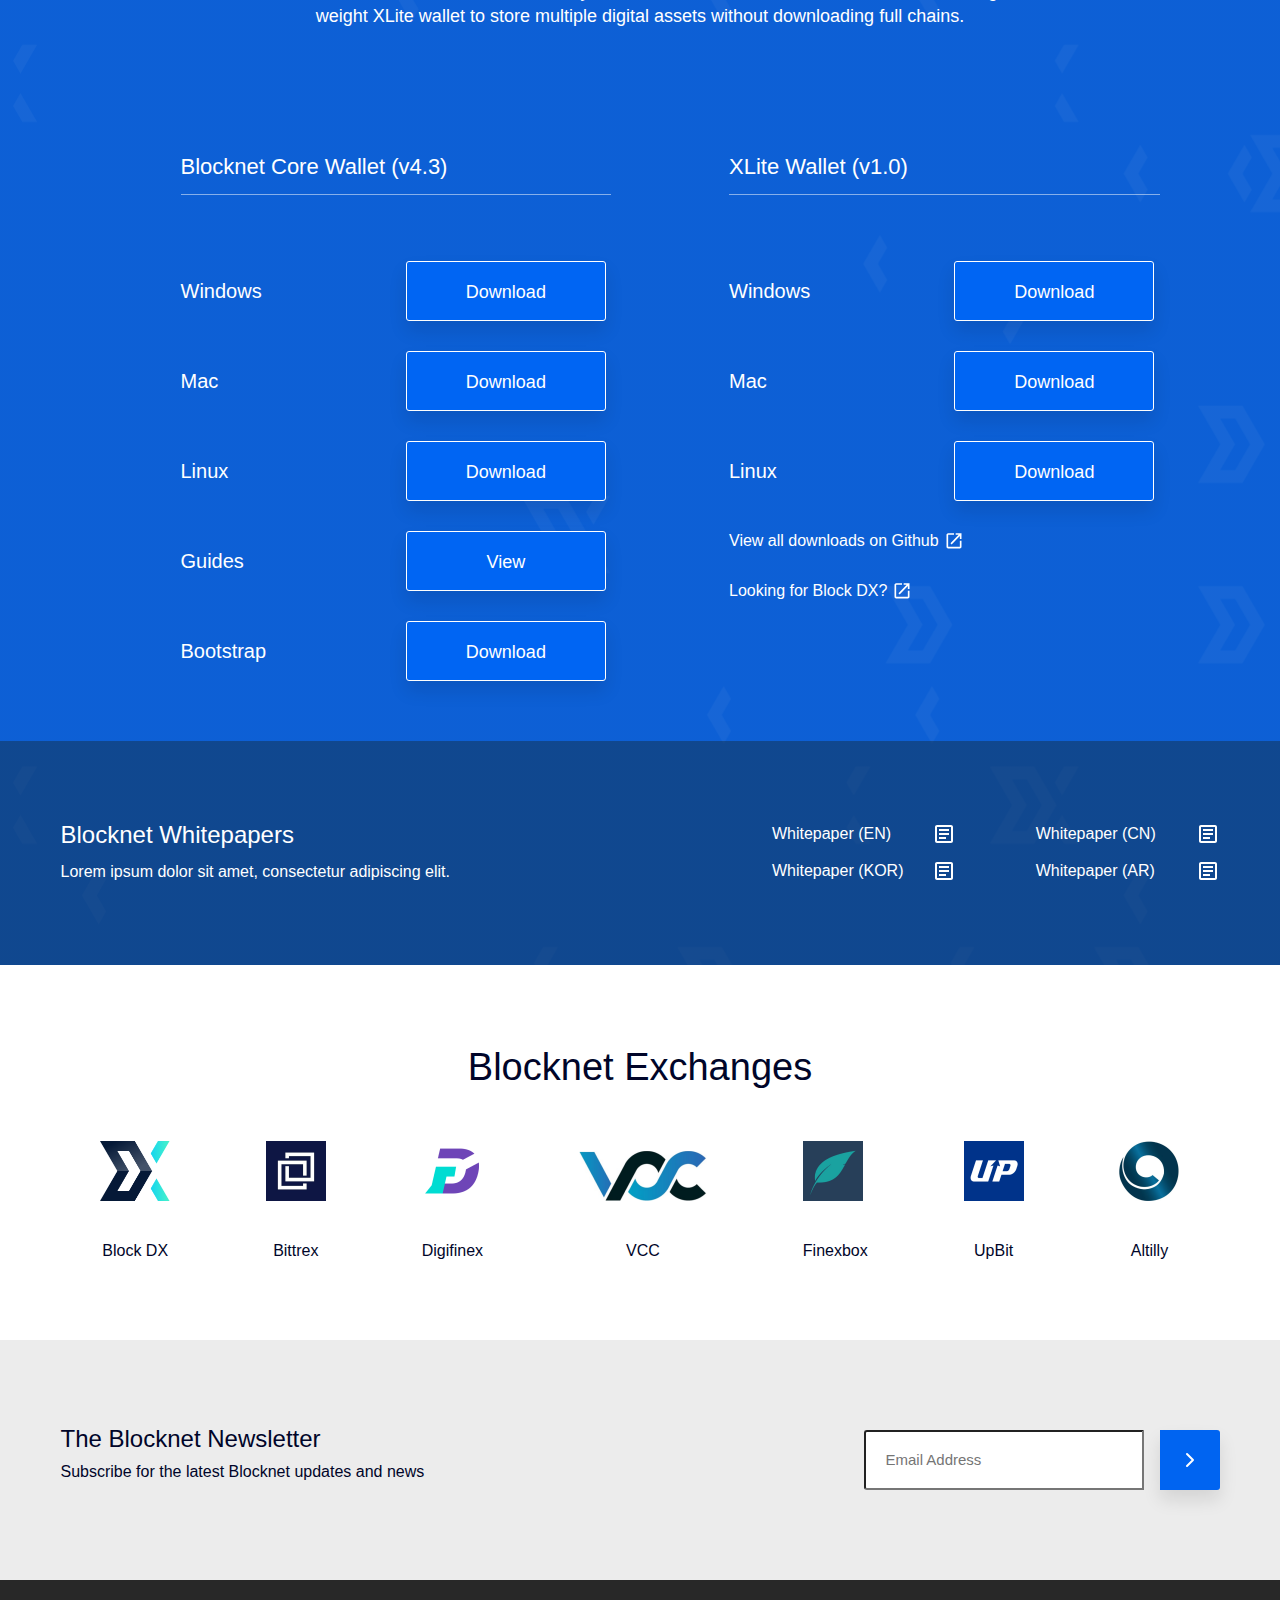
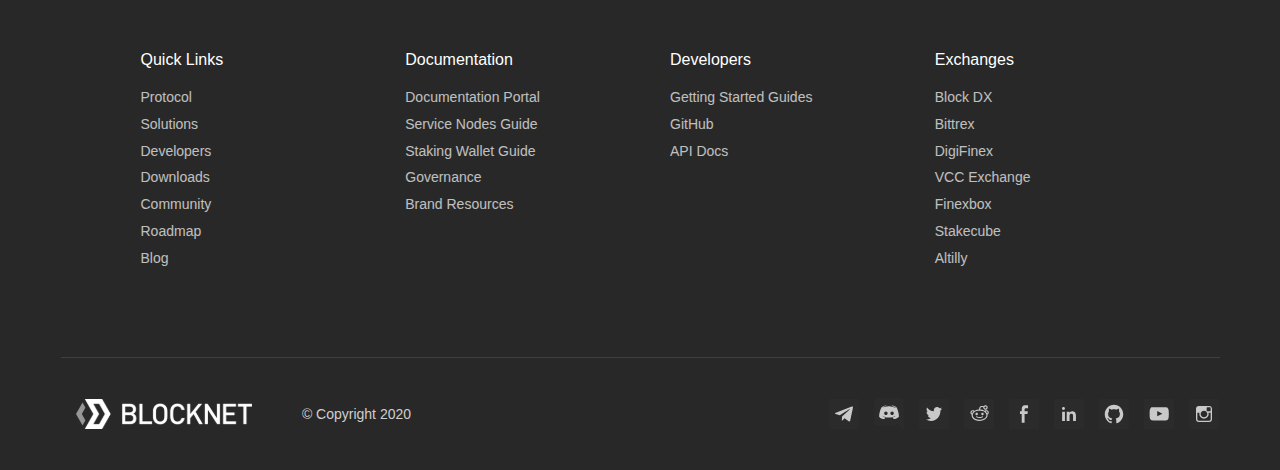
==== commit 99dbbeb3: "updated newsletter form and small styling fixes" ====
--- a/index.html
+++ b/index.html
@@ -1,6 +1,6 @@
 <!DOCTYPE html>
 <!--  This site was created in Webflow. http://www.webflow.com  -->
-<!--  Last Published: Mon Sep 14 2020 11:07:04 GMT+0000 (Coordinated Universal Time)  -->
+<!--  Last Published: Mon Sep 14 2020 11:49:56 GMT+0000 (Coordinated Universal Time)  -->
 <html data-wf-page="5f1aa1d24962de187ec5c14f" data-wf-site="5f1960143510ee817fa57da1">
 <head>
   <meta charset="utf-8">
@@ -24,6 +24,32 @@
   <script type="text/javascript">!function(o,c){var n=c.documentElement,t=" w-mod-";n.className+=t+"js",("ontouchstart"in o||o.DocumentTouch&&c instanceof DocumentTouch)&&(n.className+=t+"touch")}(window,document);</script>
   <link href="images/favicon.png" rel="shortcut icon" type="image/x-icon">
   <link href="images/webclip.png" rel="apple-touch-icon">
+  <script async="" src="https://www.googletagmanager.com/gtag/js?id=UA-109213957-2"></script>
+  <script>
+    window.dataLayer = window.dataLayer || [];
+    function gtag() {
+        dataLayer.push(arguments);
+    }
+    gtag('js', new Date());
+    gtag('config', 'UA-109213957-2');
+    </script>
+  <script>
+    (function(w, d, s, l, i) {
+        w[l] = w[l] || [];
+        w[l].push({
+            'gtm.start':
+            new Date().getTime(),
+            event: 'gtm.js'
+        });
+        var f = d.getElementsByTagName(s)[0],
+            j = d.createElement(s),
+            dl = l != 'dataLayer' ? '&l=' + l : '';
+        j.async = true;
+        j.src =
+        'https://www.googletagmanager.com/gtm.js?id=' + i + dl;
+        f.parentNode.insertBefore(j, f);
+    })(window, document, 'script', 'dataLayer', 'GTM-KGPT75V');
+    </script>
 </head>
 <body class="body">
   <div class="modal-wrapper">
@@ -299,13 +325,13 @@
       <h1>The Latest Blocknet News</h1>
       <div class="news-items-wrapper">
         <div class="news-item-wrap">
-          <div class="news-item-img-wrap"><img src="images/0-coVRS_BmPB-PiPrv-960x484.png" srcset="images/0-coVRS_BmPB-PiPrv-960x484.png 500w, images/0-coVRS_BmPB-PiPrv-960x484.png 800w, images/0-coVRS_BmPB-PiPrv-960x484.png 960w" sizes="(max-width: 479px) 100vw, (max-width: 767px) 43vw, (max-width: 991px) 41vw, (max-width: 1279px) 28vw, 359.28125px" alt=""></div>
+          <div class="news-item-img-wrap"><img src="images/0-coVRS_BmPB-PiPrv-960x484.png" srcset="images/0-coVRS_BmPB-PiPrv-960x484-p-500.png 500w, images/0-coVRS_BmPB-PiPrv-960x484-p-800.png 800w, images/0-coVRS_BmPB-PiPrv-960x484.png 960w" sizes="(max-width: 479px) 100vw, (max-width: 767px) 43vw, (max-width: 991px) 41vw, (max-width: 1279px) 28vw, 359.28125px" alt=""></div>
           <div class="news-item-content">
             <h3 class="news-item-header">This Is What A Decentralized Infura Looks Like</h3>
             <p>Over the last few years Infura has played a pivotal role providing the majority of the Ethereum DApp community a centralized service to connect to the Ethereum blockchain without the need to run a full node locally...</p><a href="https://blocknet.co/the-blocknet-protocol-this-is-what-a-decentralized-infura-looks-like/" class="link text-link-with-icon">Read more</a></div>
         </div>
         <div class="news-item-wrap">
-          <div class="news-item-img-wrap"><img src="images/eth-block-960x542.png" srcset="images/eth-block-960x542.png 500w, images/eth-block-960x542.png 800w, images/eth-block-960x542.png 960w" sizes="(max-width: 479px) 100vw, (max-width: 767px) 43vw, (max-width: 991px) 41vw, (max-width: 1279px) 28vw, 359.28125px" alt=""></div>
+          <div class="news-item-img-wrap"><img src="images/eth-block-960x542.png" srcset="images/eth-block-960x542-p-500.png 500w, images/eth-block-960x542-p-800.png 800w, images/eth-block-960x542.png 960w" sizes="(max-width: 479px) 100vw, (max-width: 767px) 43vw, (max-width: 991px) 41vw, (max-width: 1279px) 28vw, 359.28125px" alt=""></div>
           <div class="news-item-content">
             <h3 class="news-item-header">Blocknet Decentralized Full Node Services Are Coming to Ethereum</h3>
             <p>At Blocknet, we specialize in interoperability and inter-chain communication, and we are proud to bring these services to the Ethereum ecosystem...</p><a href="https://blocknet.co/blocknet-decentralized-full-node-services-are-coming-to-ethereum/" class="link text-link-with-icon">Read more</a></div>
@@ -398,14 +424,18 @@
           <p id="w-node-e5765f78ba6c-5f78ba66" class="p-short text-center-mobile">Subscribe for the latest Blocknet updates and news</p>
         </div>
         <div id="w-node-e5765f78ba6e-5f78ba66" class="newsletter-form-wrap">
-          <div class="form-block w-form">
-            <form id="wf-form-newsletter-form" name="wf-form-newsletter-form" data-name="newsletter form" action="https://blocknet.us16.list-manage.com/subscribe/post?u=5d0a376e982034a2ddd6edb98&amp;id=6ae2c503df" method="post" class="newsletter-form"><input type="email" class="text-input newsletter-email w-input" maxlength="256" name="Email" data-name="Email" placeholder="Email address" id="email" required=""><input type="submit" value="Submit" data-wait="Please wait..." class="button subscribe w-button"></form>
-            <div class="w-form-done">
-              <div>Thank you for joining the Blocknet newsletter.</div>
-            </div>
-            <div class="w-form-fail">
-              <div>Something went wrong while submitting the form.</div>
-            </div>
+          <div class="w-embed">
+            <form id="mc-embedded-subscribe-form" action="https://blocknet.us16.list-manage.com/subscribe/post?u=5d0a376e982034a2ddd6edb98&amp;id=6ae2c503df" method="post" name="mc-embedded-subscribe-form" class="inline-form validate" target="_blank" novalidate="">
+              <div class="form-inner newsletter-form">
+                <div>
+                  <input id="mce-EMAIL" class="text-input newsletter-email" type="email" value="" name="EMAIL" placeholder="Email Address" required="">
+                  <div style="position: absolute; left: -5000px;" aria-hidden="true">
+                    <input type="text" name="b_5d0a376e982034a2ddd6edb98_6ae2c503df" tabindex="-1" value="">
+                  </div>
+                </div>
+                <div><button id="mc-embedded-subscribe" type="submit" class="button subscribe" name="subscribe"></button></div>
+              </div>
+            </form>
           </div>
         </div>
       </div>
--- a/css/blocknet-website-project.webflow.css
+++ b/css/blocknet-website-project.webflow.css
@@ -3023,6 +3023,10 @@
   margin-bottom: 40px;
 }
 
+.html-embed {
+  color: #000529;
+}
+
 @media screen and (min-width: 1280px) {
   .link.blue.download {
     background-image: url('../images/save-24px-blue.svg');
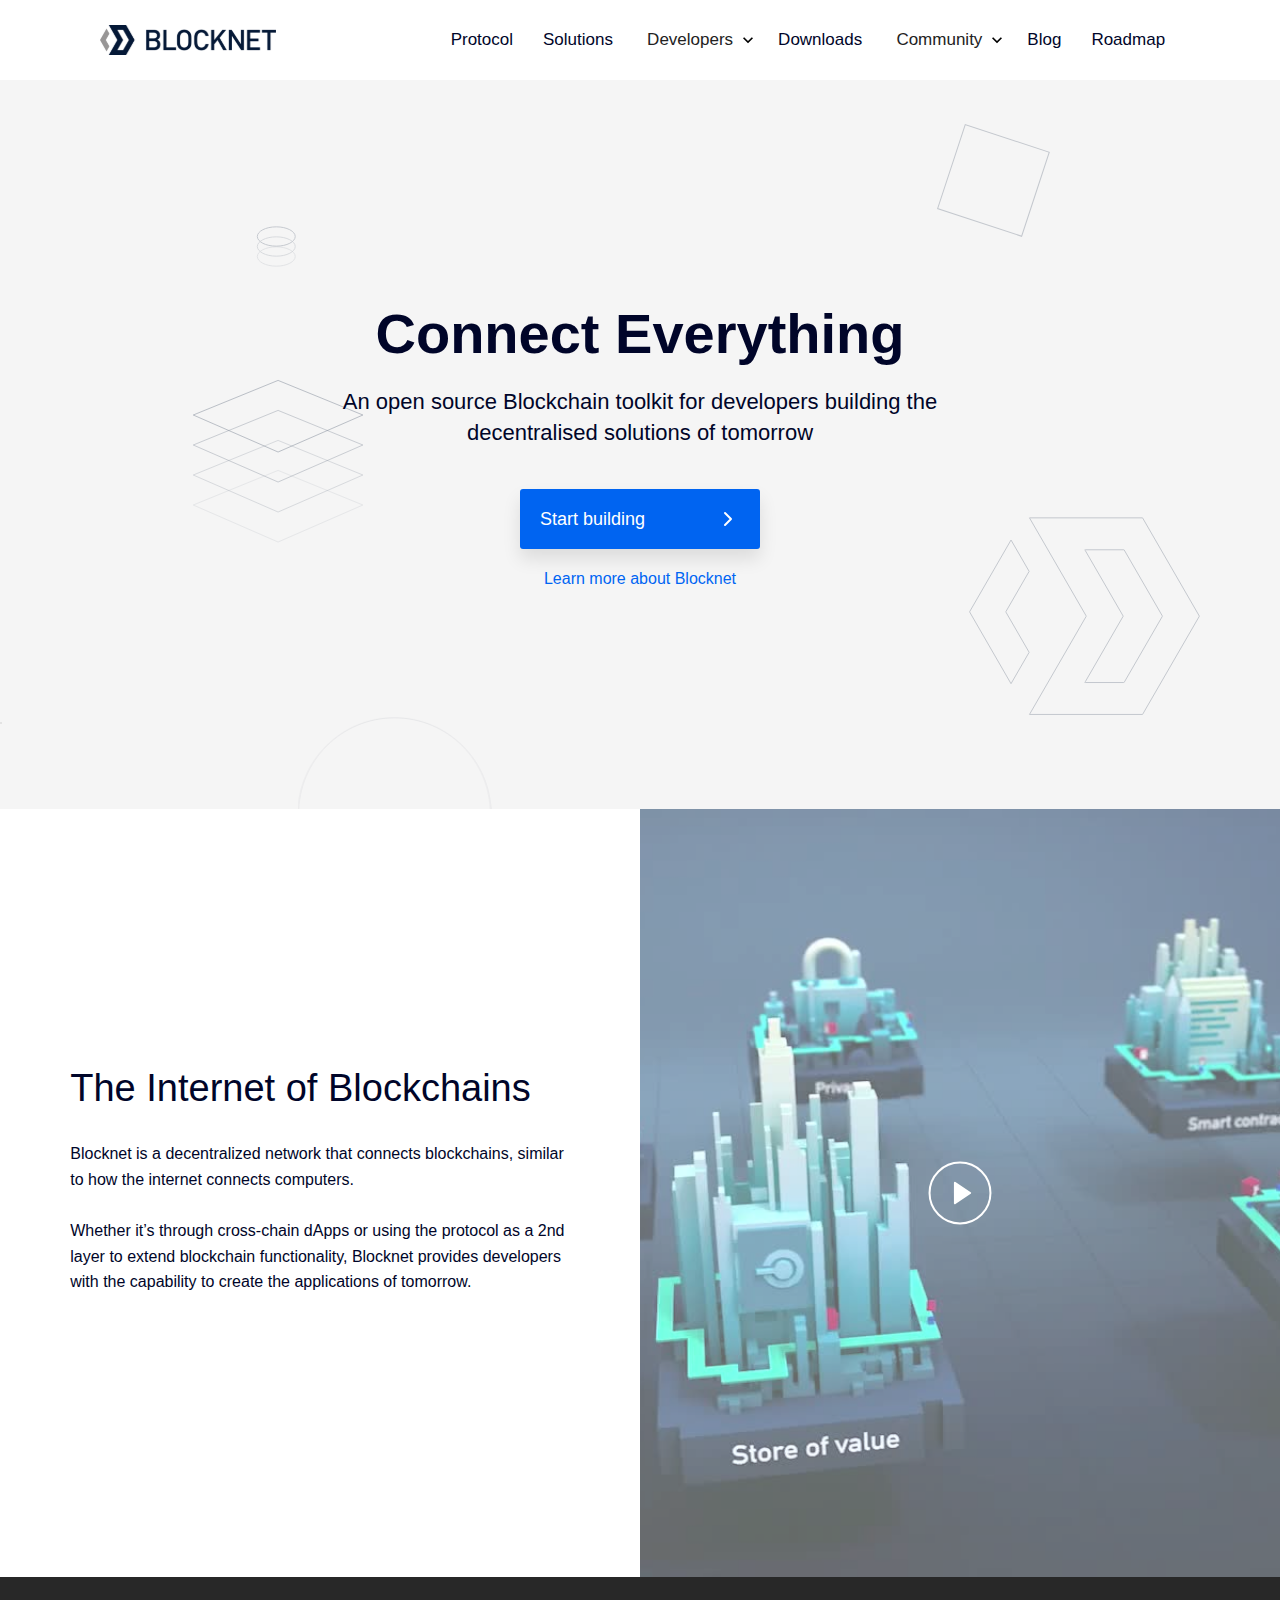
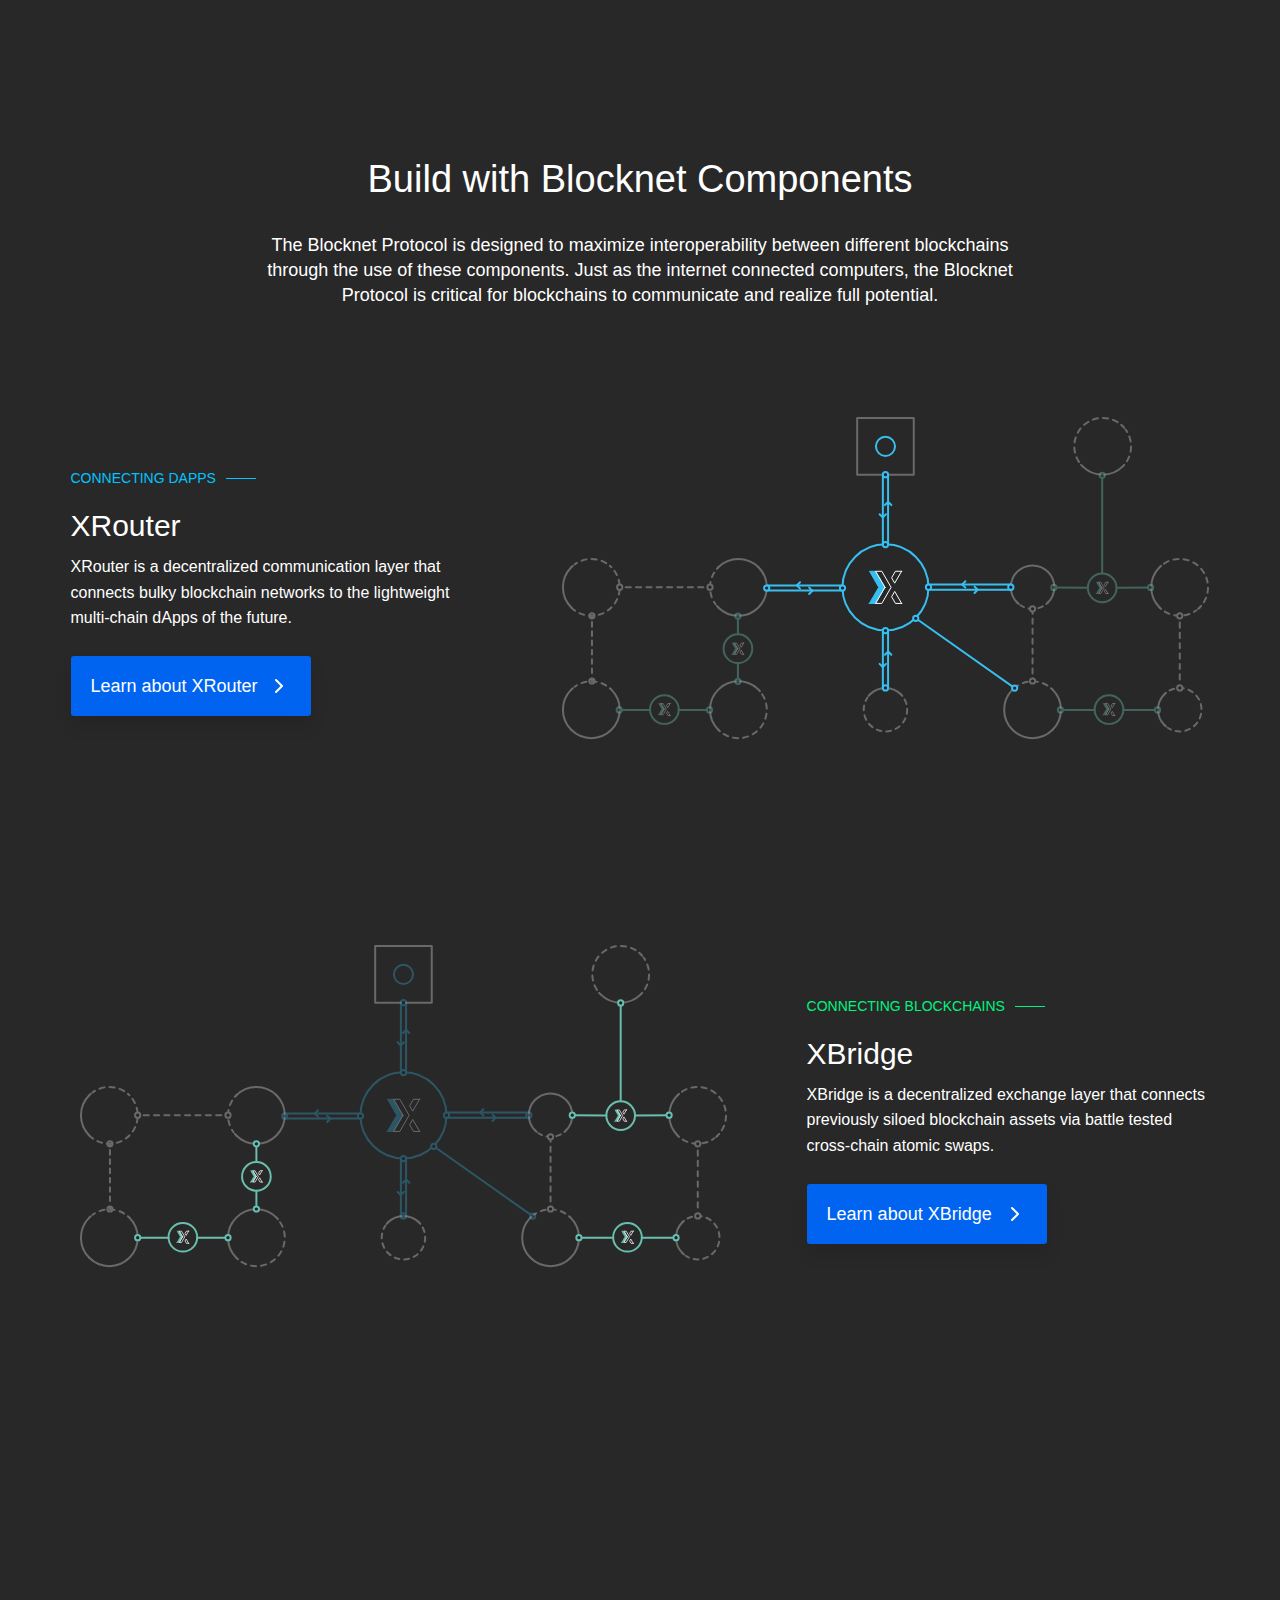
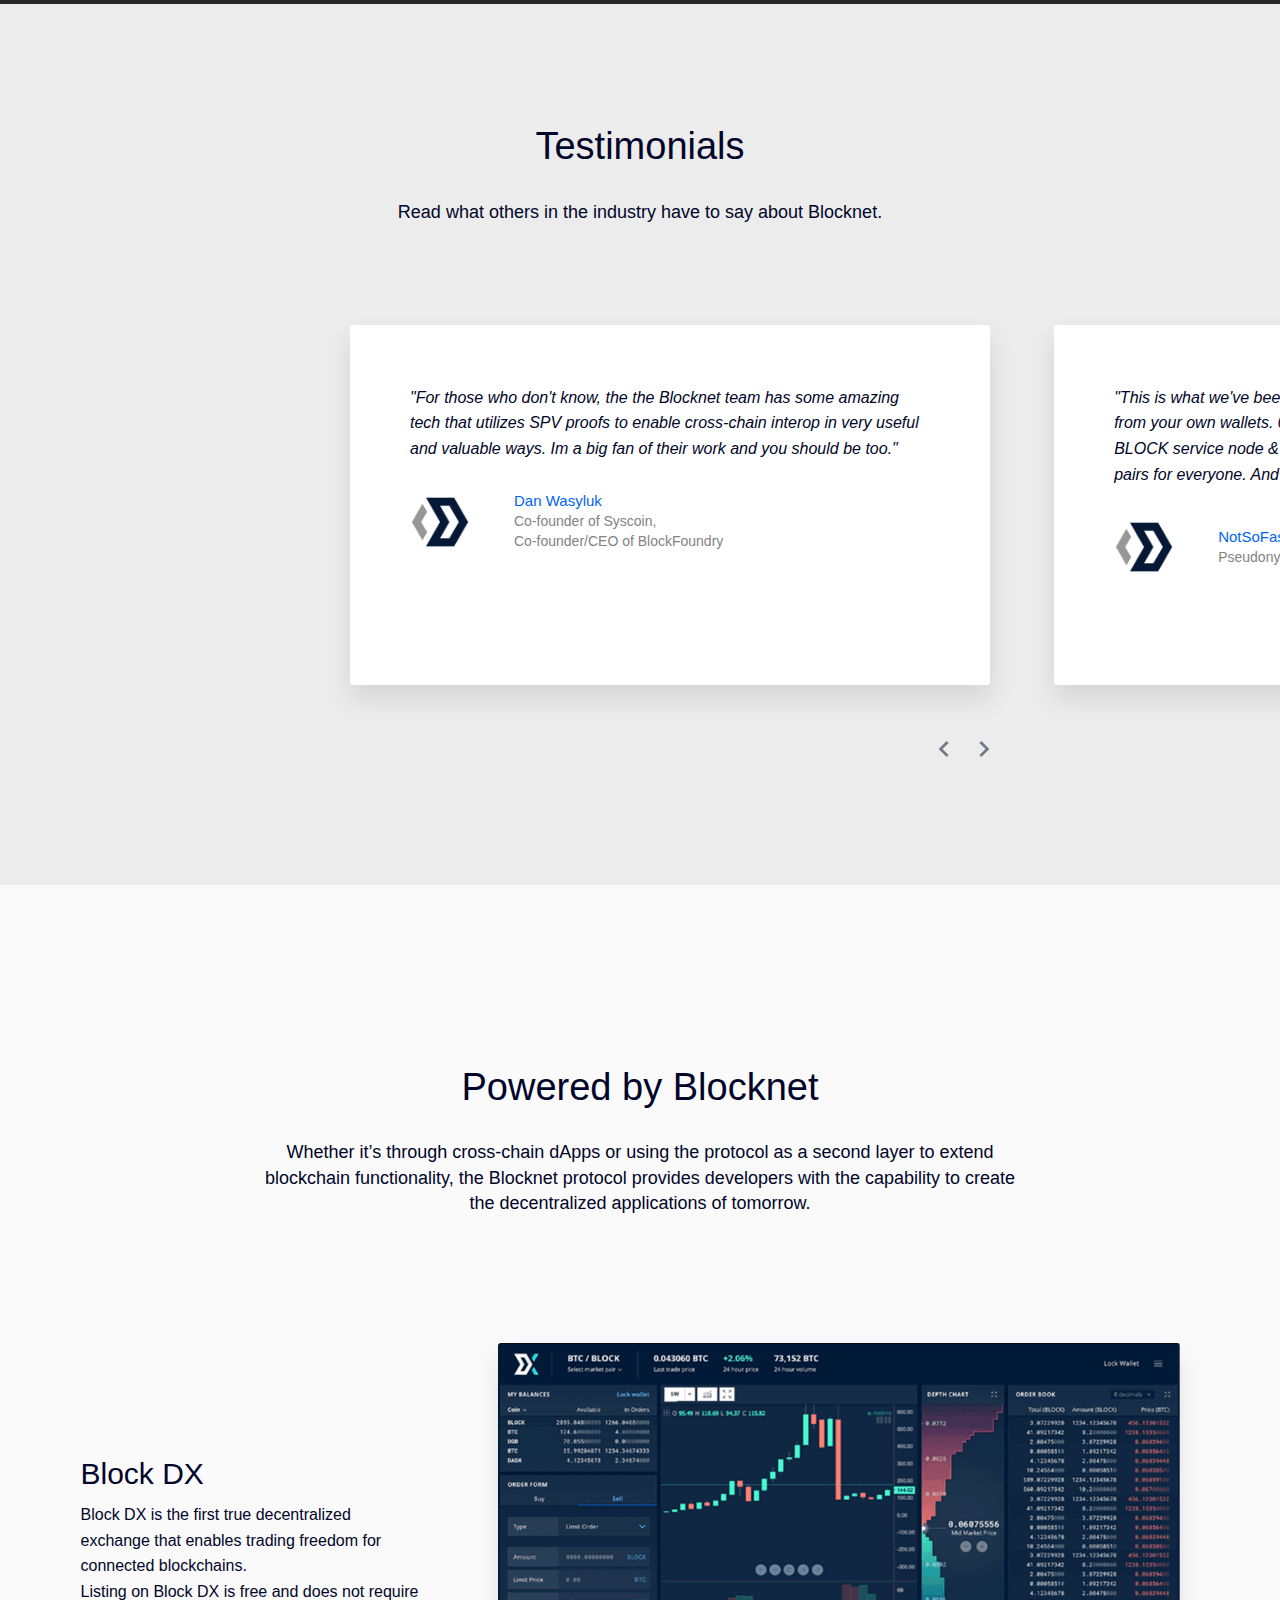
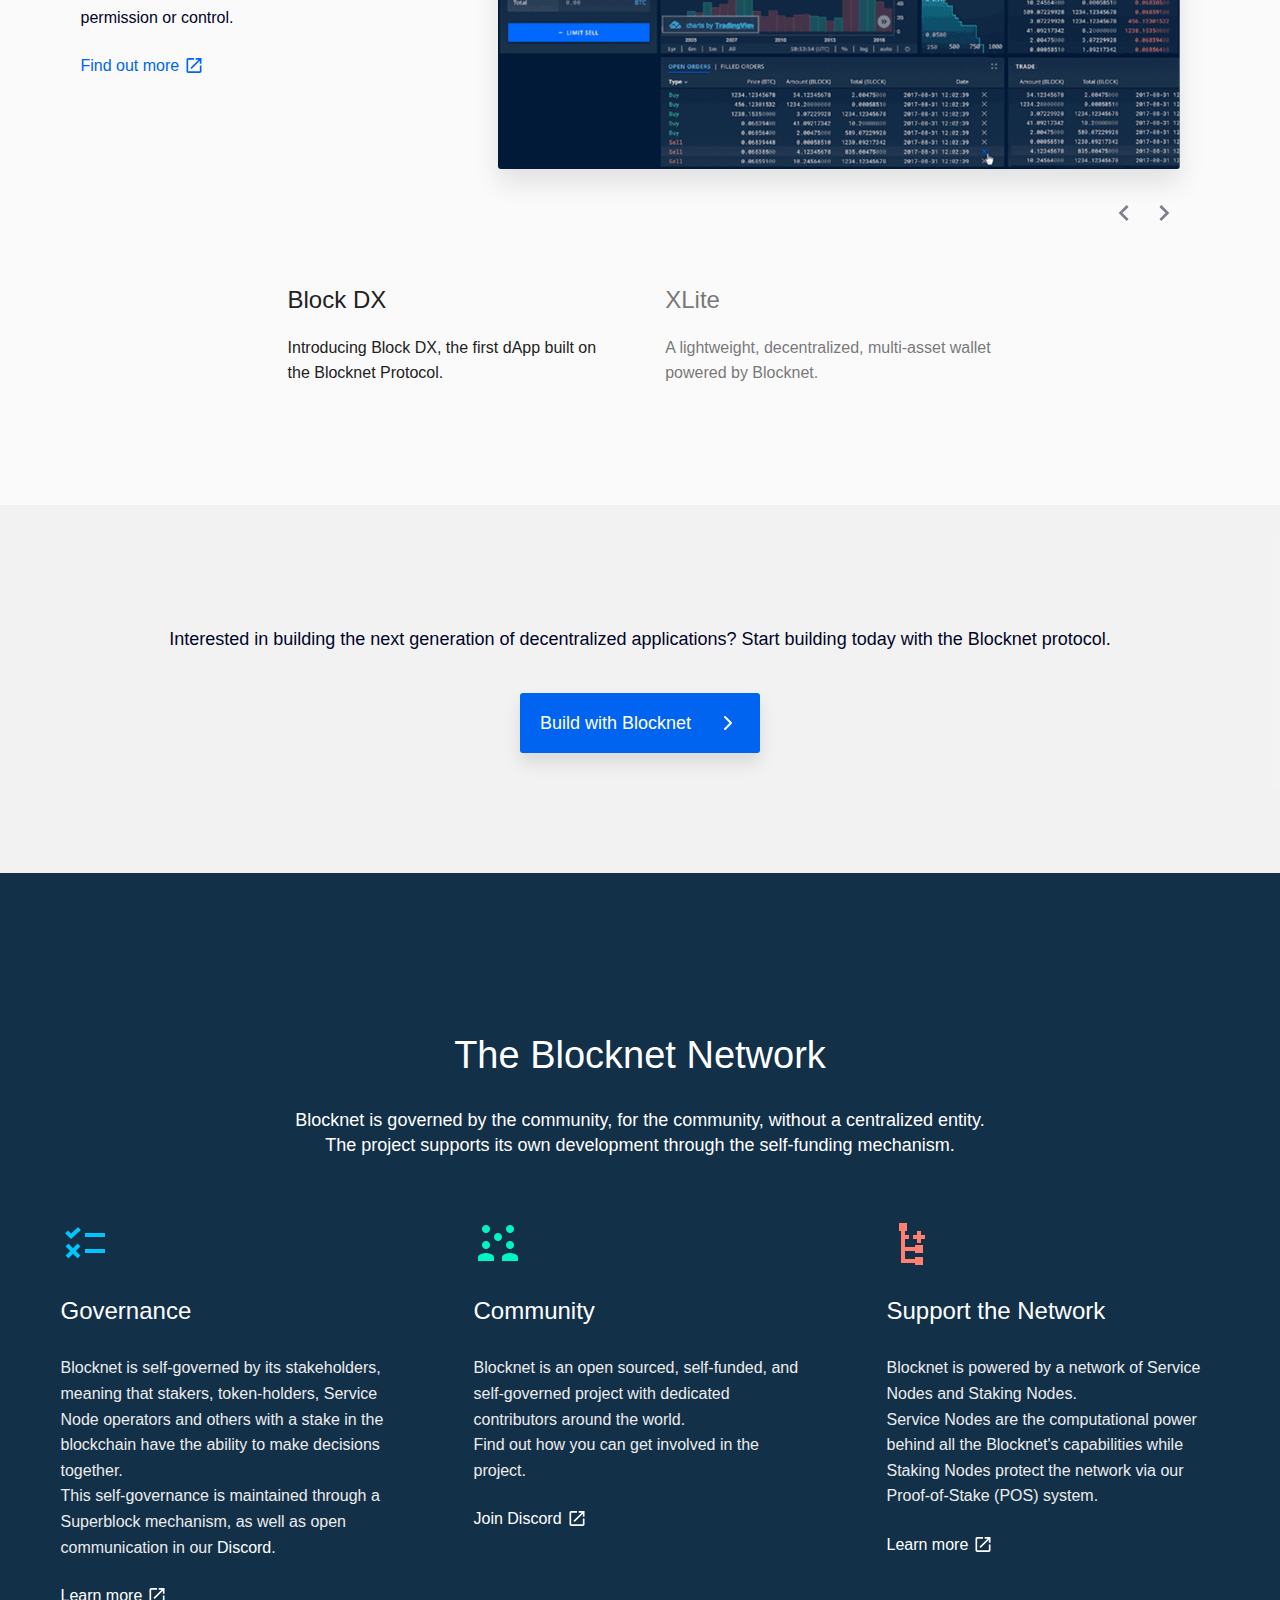
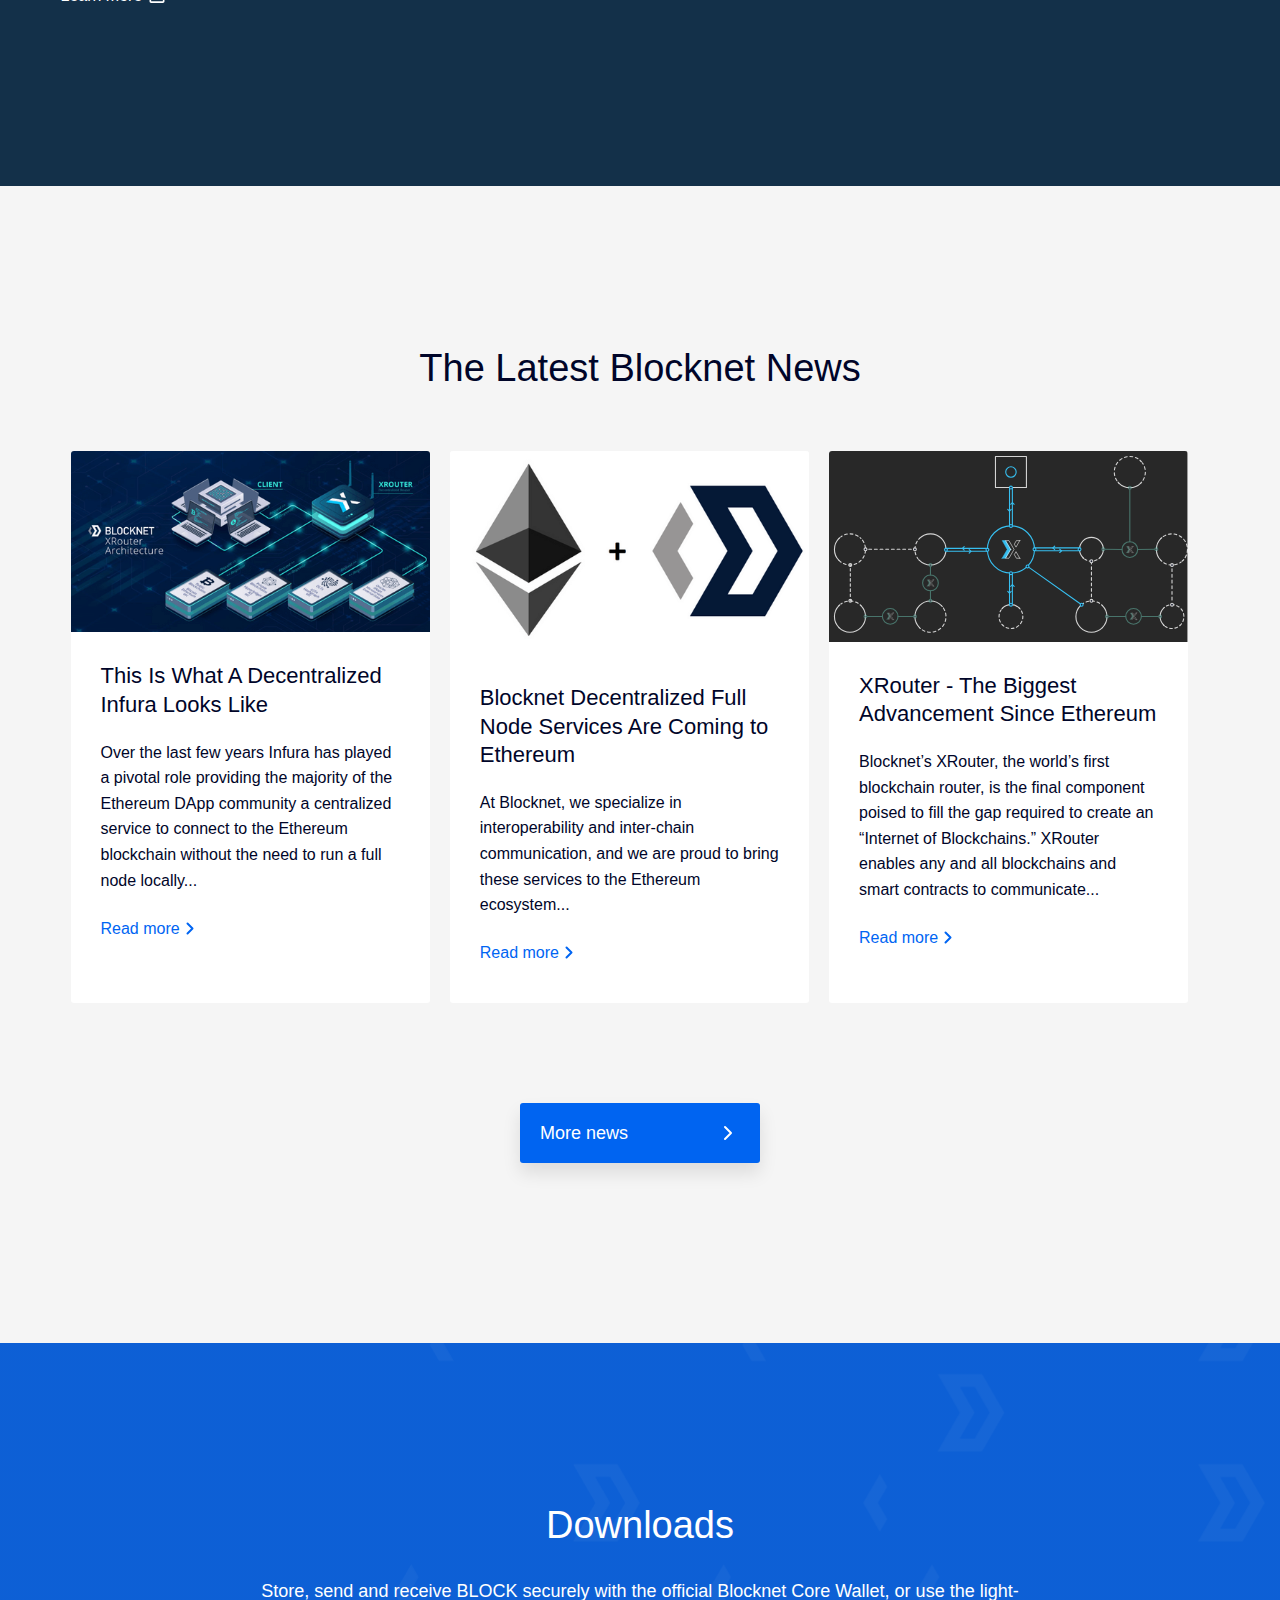
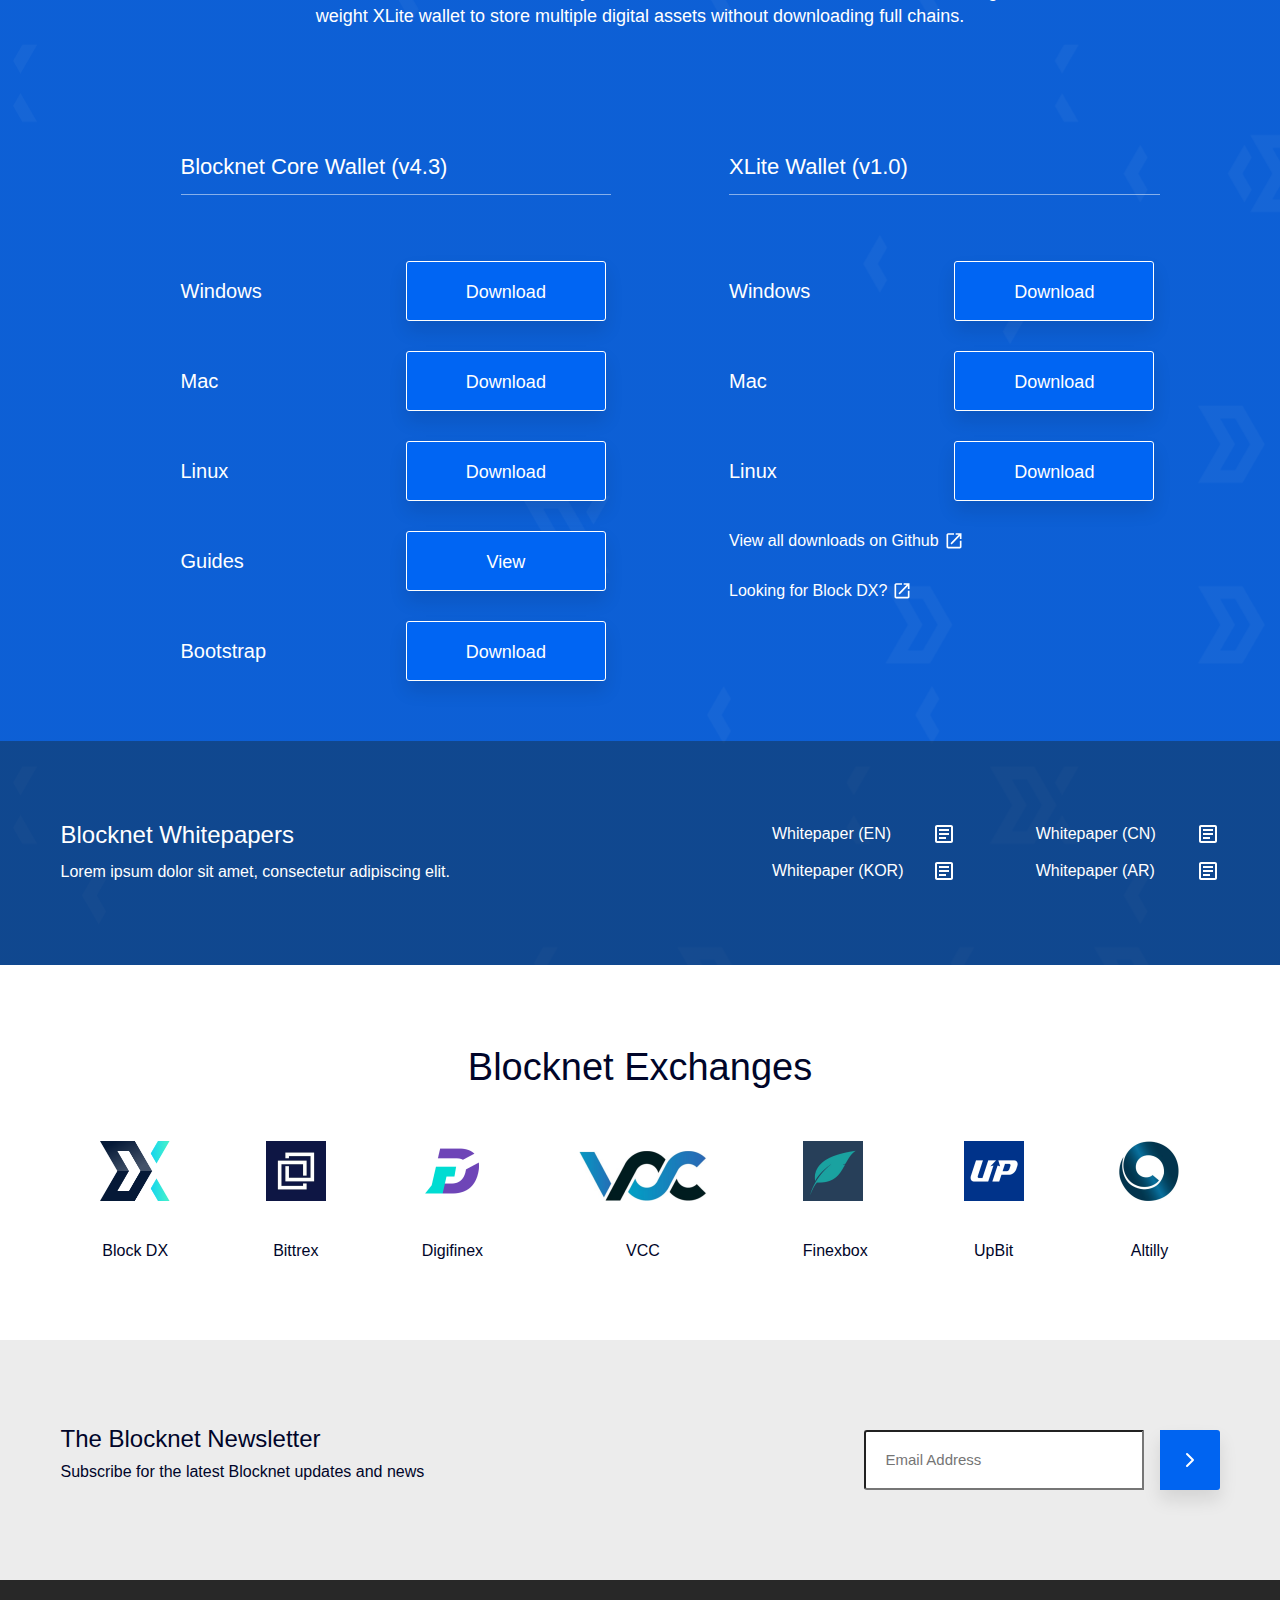
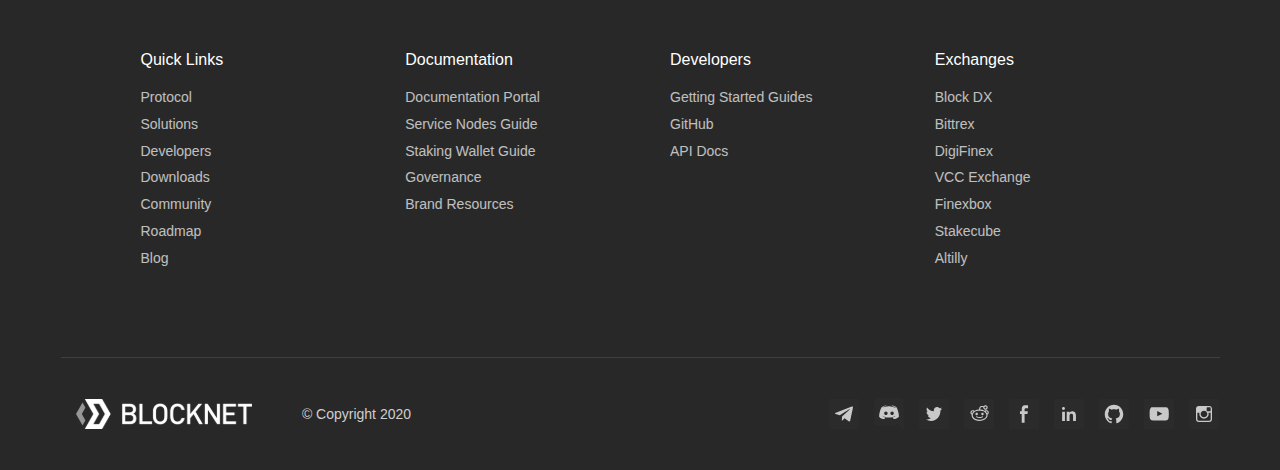
==== commit 242679e3: "img optimising and content updates" ====
--- a/index.html
+++ b/index.html
@@ -85,7 +85,7 @@
             <a href="http://forum.blocknet.co" target="_blank" class="nav-sub-menu-link-external w-inline-block">
               <div class="nav-sub-link">Proposal Forum</div><img src="images/nav-external-link-dark.svg" alt="" class="icon-external"></a>
           </nav>
-        </div><a href="blog.html" class="nav-link">Blog</a><a href="roadmap.html" class="nav-link">Roadmap</a></nav>
+        </div><a href="/blog" class="nav-link">Blog</a><a href="roadmap.html" class="nav-link">Roadmap</a></nav>
       <div class="mobile-menu-button w-nav-button">
         <div class="nav-btn-line-top"></div>
         <div class="nav-btn-line-bottom"></div>
@@ -328,22 +328,22 @@
           <div class="news-item-img-wrap"><img src="images/0-coVRS_BmPB-PiPrv-960x484.png" srcset="images/0-coVRS_BmPB-PiPrv-960x484-p-500.png 500w, images/0-coVRS_BmPB-PiPrv-960x484-p-800.png 800w, images/0-coVRS_BmPB-PiPrv-960x484.png 960w" sizes="(max-width: 479px) 100vw, (max-width: 767px) 43vw, (max-width: 991px) 41vw, (max-width: 1279px) 28vw, 359.28125px" alt=""></div>
           <div class="news-item-content">
             <h3 class="news-item-header">This Is What A Decentralized Infura Looks Like</h3>
-            <p>Over the last few years Infura has played a pivotal role providing the majority of the Ethereum DApp community a centralized service to connect to the Ethereum blockchain without the need to run a full node locally...</p><a href="https://blocknet.co/the-blocknet-protocol-this-is-what-a-decentralized-infura-looks-like/" class="link text-link-with-icon">Read more</a></div>
+            <p>Over the last few years Infura has played a pivotal role providing the majority of the Ethereum DApp community a centralized service to connect to the Ethereum blockchain without the need to run a full node locally...</p><a href="/the-blocknet-protocol-this-is-what-a-decentralized-infura-looks-like/" class="link text-link-with-icon">Read more</a></div>
         </div>
         <div class="news-item-wrap">
           <div class="news-item-img-wrap"><img src="images/eth-block-960x542.png" srcset="images/eth-block-960x542-p-500.png 500w, images/eth-block-960x542-p-800.png 800w, images/eth-block-960x542.png 960w" sizes="(max-width: 479px) 100vw, (max-width: 767px) 43vw, (max-width: 991px) 41vw, (max-width: 1279px) 28vw, 359.28125px" alt=""></div>
           <div class="news-item-content">
             <h3 class="news-item-header">Blocknet Decentralized Full Node Services Are Coming to Ethereum</h3>
-            <p>At Blocknet, we specialize in interoperability and inter-chain communication, and we are proud to bring these services to the Ethereum ecosystem...</p><a href="https://blocknet.co/blocknet-decentralized-full-node-services-are-coming-to-ethereum/" class="link text-link-with-icon">Read more</a></div>
+            <p>At Blocknet, we specialize in interoperability and inter-chain communication, and we are proud to bring these services to the Ethereum ecosystem...</p><a href="/blocknet-decentralized-full-node-services-are-coming-to-ethereum/" class="link text-link-with-icon">Read more</a></div>
         </div>
         <div class="news-item-wrap">
           <div class="news-item-img-wrap"><img src="images/xrouter-mobile.svg" alt=""></div>
           <div class="news-item-content">
             <h3 class="news-item-header">XRouter - The Biggest Advancement Since Ethereum</h3>
-            <p>Blocknet’s XRouter, the world’s first blockchain router, is the final component poised to fill the gap required to create an “Internet of Blockchains.” XRouter enables any and all blockchains and smart contracts to communicate...</p><a href="https://blocknet.co/xrouter-the-biggest-advancement-since-ethereum/" class="link text-link-with-icon">Read more</a></div>
-        </div>
-      </div>
-      <a href="blog.html" class="button w-inline-block">
+            <p>Blocknet’s XRouter, the world’s first blockchain router, is the final component poised to fill the gap required to create an “Internet of Blockchains.” XRouter enables any and all blockchains and smart contracts to communicate...</p><a href="/xrouter-the-biggest-advancement-since-ethereum/" class="link text-link-with-icon">Read more</a></div>
+        </div>
+      </div>
+      <a href="/blog" class="button w-inline-block">
         <div class="button-inner-wrap">
           <div class="button-text">More news</div><img src="images/icon-chevron-right-24px-white.svg" alt="" class="btn-icon"></div>
       </a>
@@ -448,7 +448,7 @@
         <h5>Documentation</h5>
         <h5 id="w-node-5181204afa34-204afa2d">Developers</h5>
         <h5 id="w-node-5181204afa36-204afa2d">Exchanges</h5>
-        <div id="w-node-5181204afa38-204afa2d" class="footer-links-list"><a href="blocknet-protocol.html" class="footer-link">Protocol</a><a href="built-on-blocknet.html" class="footer-link">Solutions</a><a href="build-with-blocknet.html" class="footer-link">Developers</a><a href="downloads.html" class="footer-link">Downloads</a><a href="contribute-to-blocknet.html" class="footer-link">Community</a><a href="roadmap.html" class="footer-link">Roadmap</a><a href="blog.html" class="footer-link">Blog</a></div>
+        <div id="w-node-5181204afa38-204afa2d" class="footer-links-list"><a href="blocknet-protocol.html" class="footer-link">Protocol</a><a href="built-on-blocknet.html" class="footer-link">Solutions</a><a href="build-with-blocknet.html" class="footer-link">Developers</a><a href="downloads.html" class="footer-link">Downloads</a><a href="contribute-to-blocknet.html" class="footer-link">Community</a><a href="roadmap.html" class="footer-link">Roadmap</a><a href="/blog" class="footer-link">Blog</a></div>
         <div id="w-node-5181204afa47-204afa2d" class="footer-links-list"><a href="https://docs.blocknet.co" target="_blank" class="footer-link">Documentation Portal</a><a href="https://docs.blocknet.co/service-nodes/introduction/" target="_blank" class="footer-link">Service Nodes Guide</a><a href="https://docs.blocknet.co/wallet/setup/" target="_blank" class="footer-link">Staking Wallet Guide</a><a href="https://docs.blocknet.co/governance/introduction/" target="_blank" class="footer-link">Governance</a><a href="brand-resources.html" class="footer-link">Brand Resources</a></div>
         <div id="w-node-5181204afa54-204afa2d" class="footer-links-list"><a href="https://api.blocknet.co/#getting-started" target="_blank" class="footer-link">Getting Started Guides</a><a href="https://github.com/blocknetdx/" target="_blank" class="footer-link">GitHub</a><a href="https://api.blocknet.co" target="_blank" class="footer-link">API Docs</a></div>
         <div id="w-node-5181204afa5b-204afa2d" class="footer-links-list"><a href="http://blockdx.com" target="_blank" class="footer-link">Block DX</a><a href="https://bittrex.com/Market/Index?MarketName=BTC-BLOCK" target="_blank" class="footer-link">Bittrex</a><a href="https://www.digifinex.vip/en-ww/trade/BTC/BLOCK" target="_blank" class="footer-link">DigiFinex</a><a href="https://vcc.exchange/exchange/basic?currency=btc&amp;coin=block" target="_blank" class="footer-link">VCC Exchange</a><a href="https://www.finexbox.com/market/pair/BLOCK-BTC.html" target="_blank" class="footer-link">Finexbox</a><a href="https://stakecube.net/app/exchange/BLOCK_BTC" target="_blank" class="footer-link">Stakecube</a><a href="https://www.altilly.com/market/BLOCK_BTC" target="_blank" class="footer-link">Altilly</a></div>
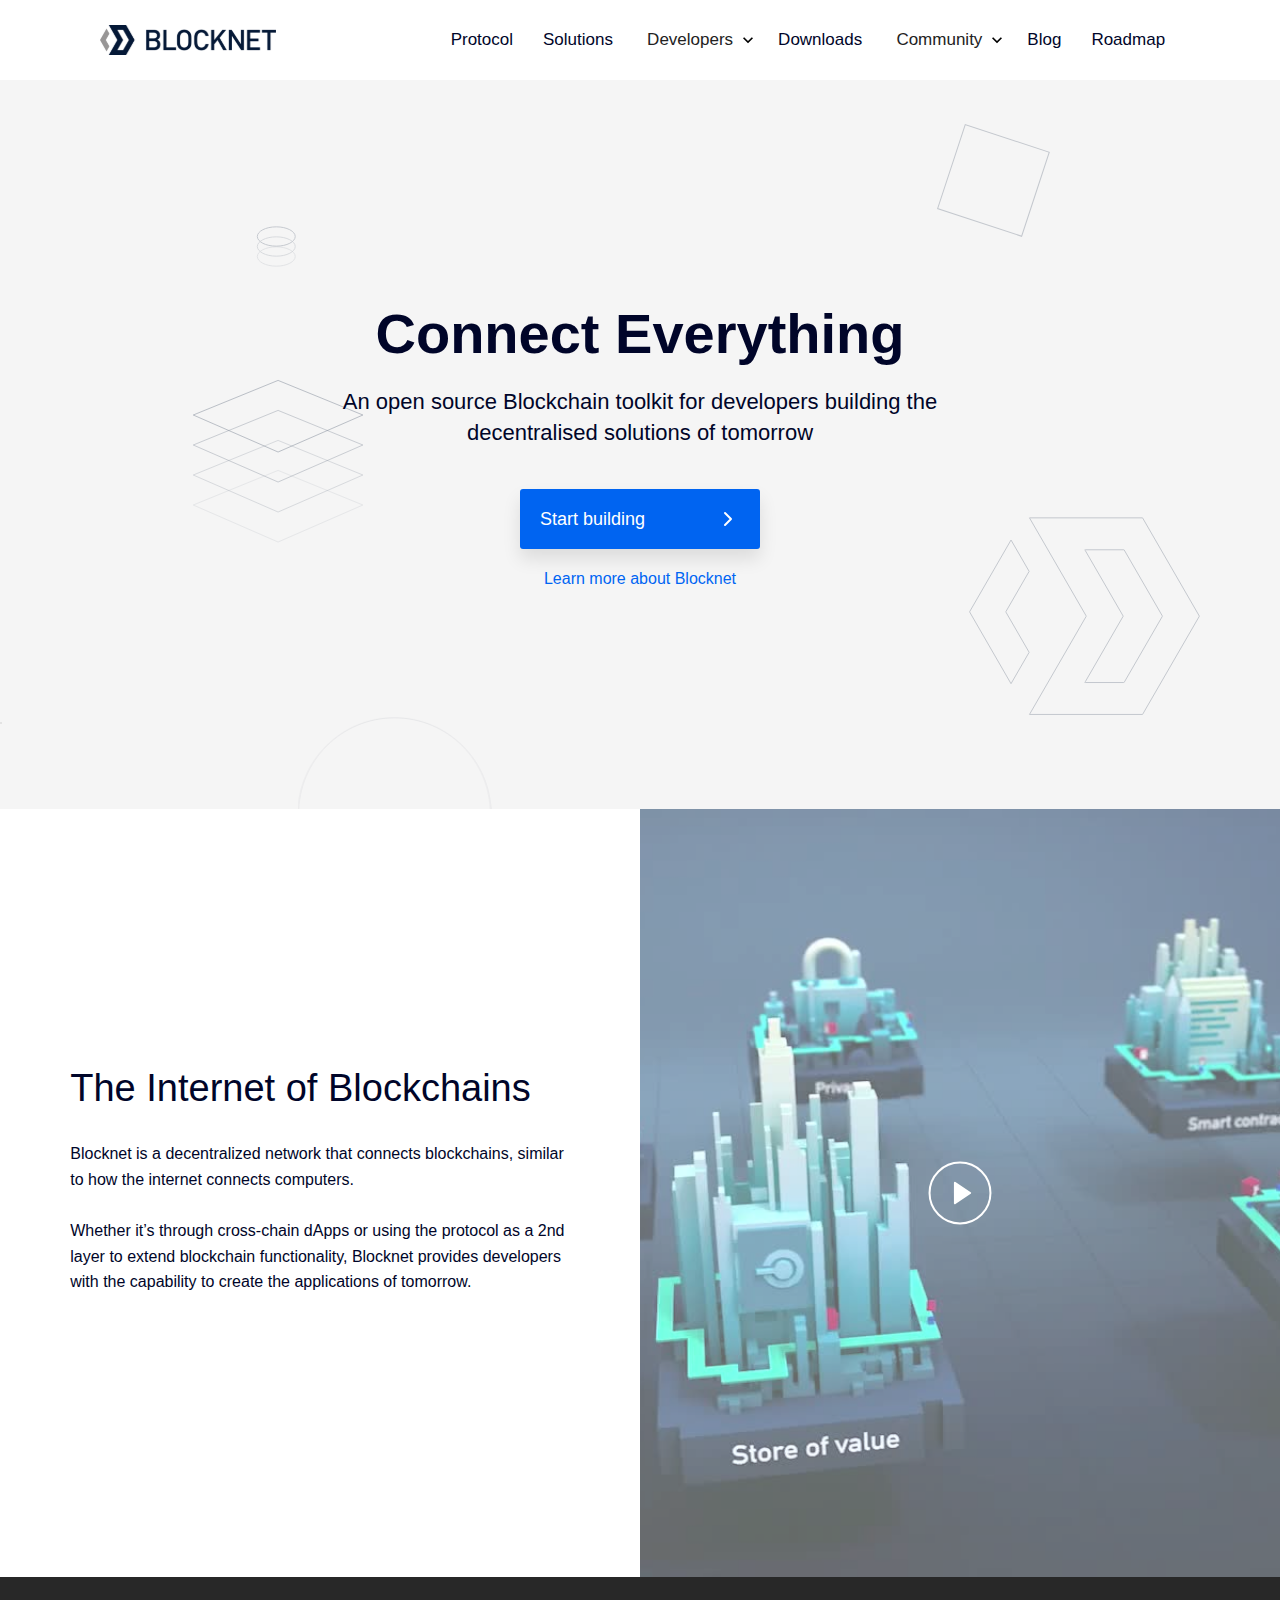
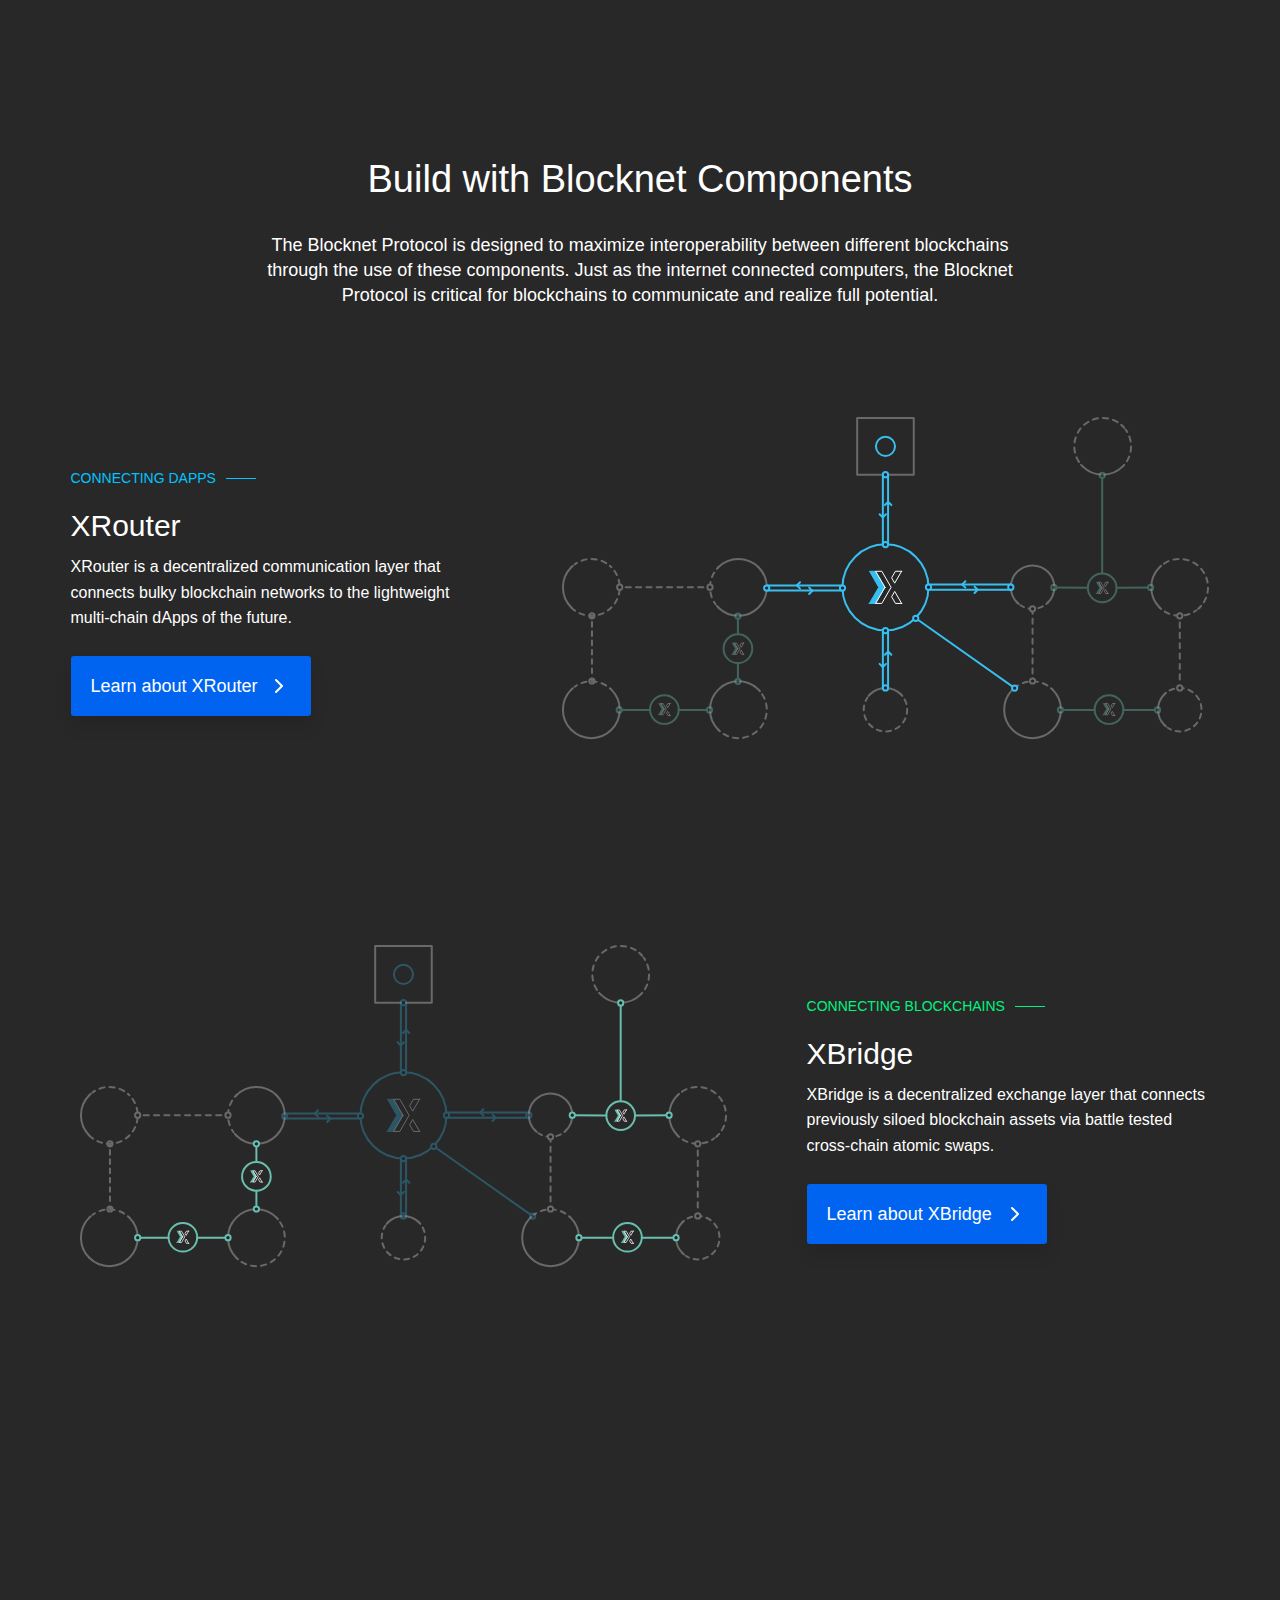
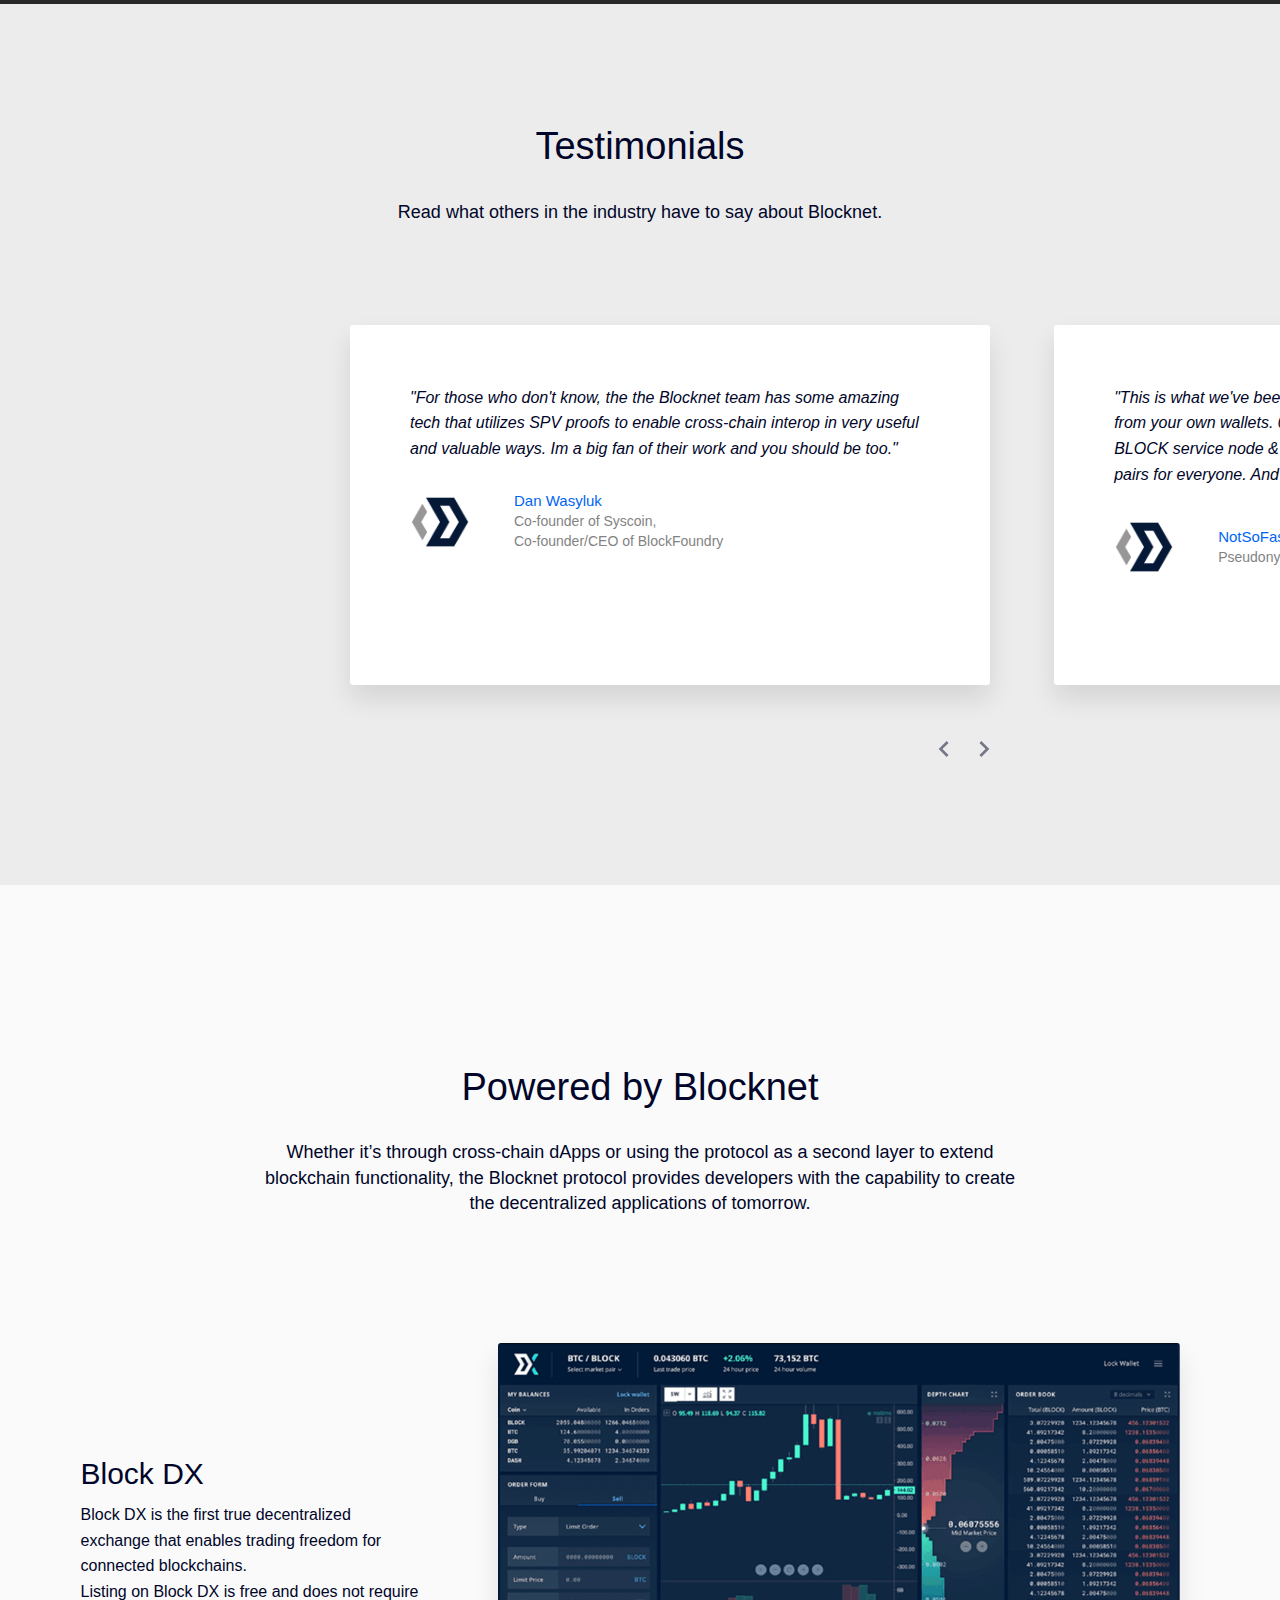
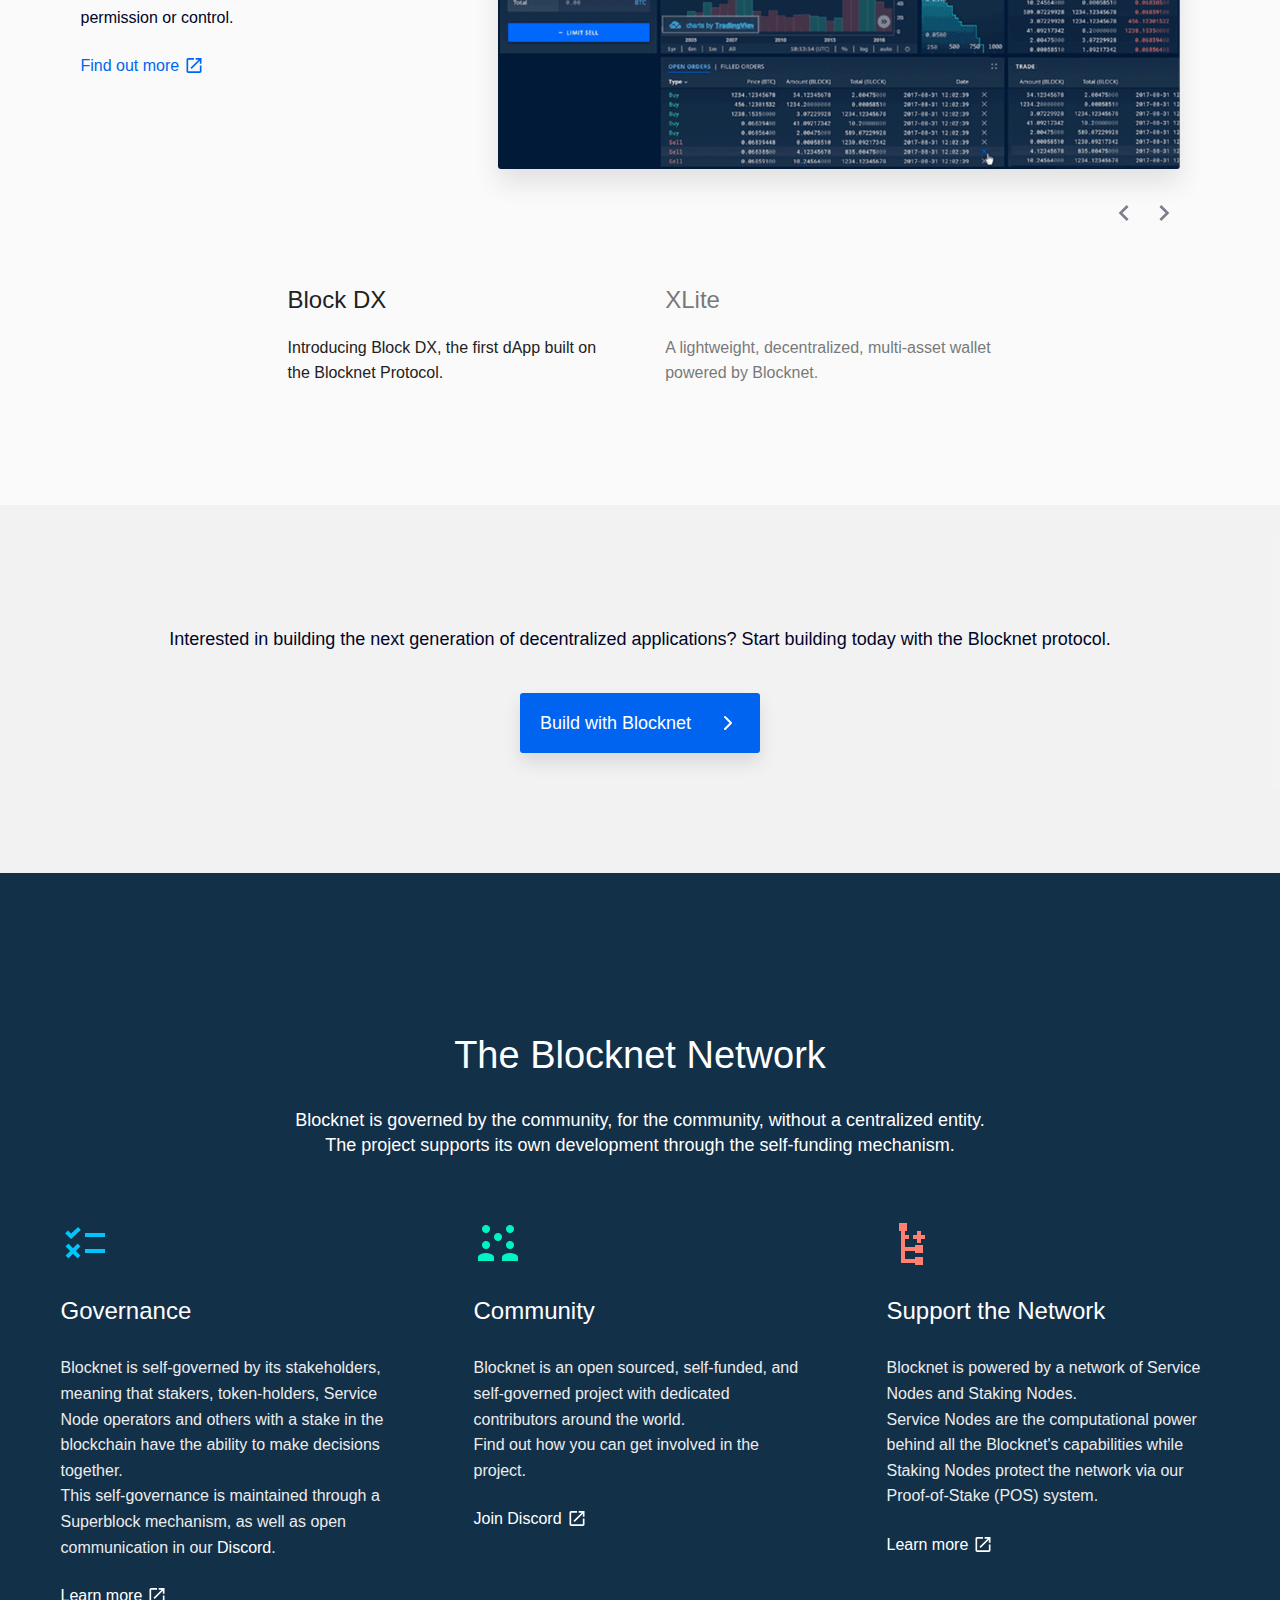
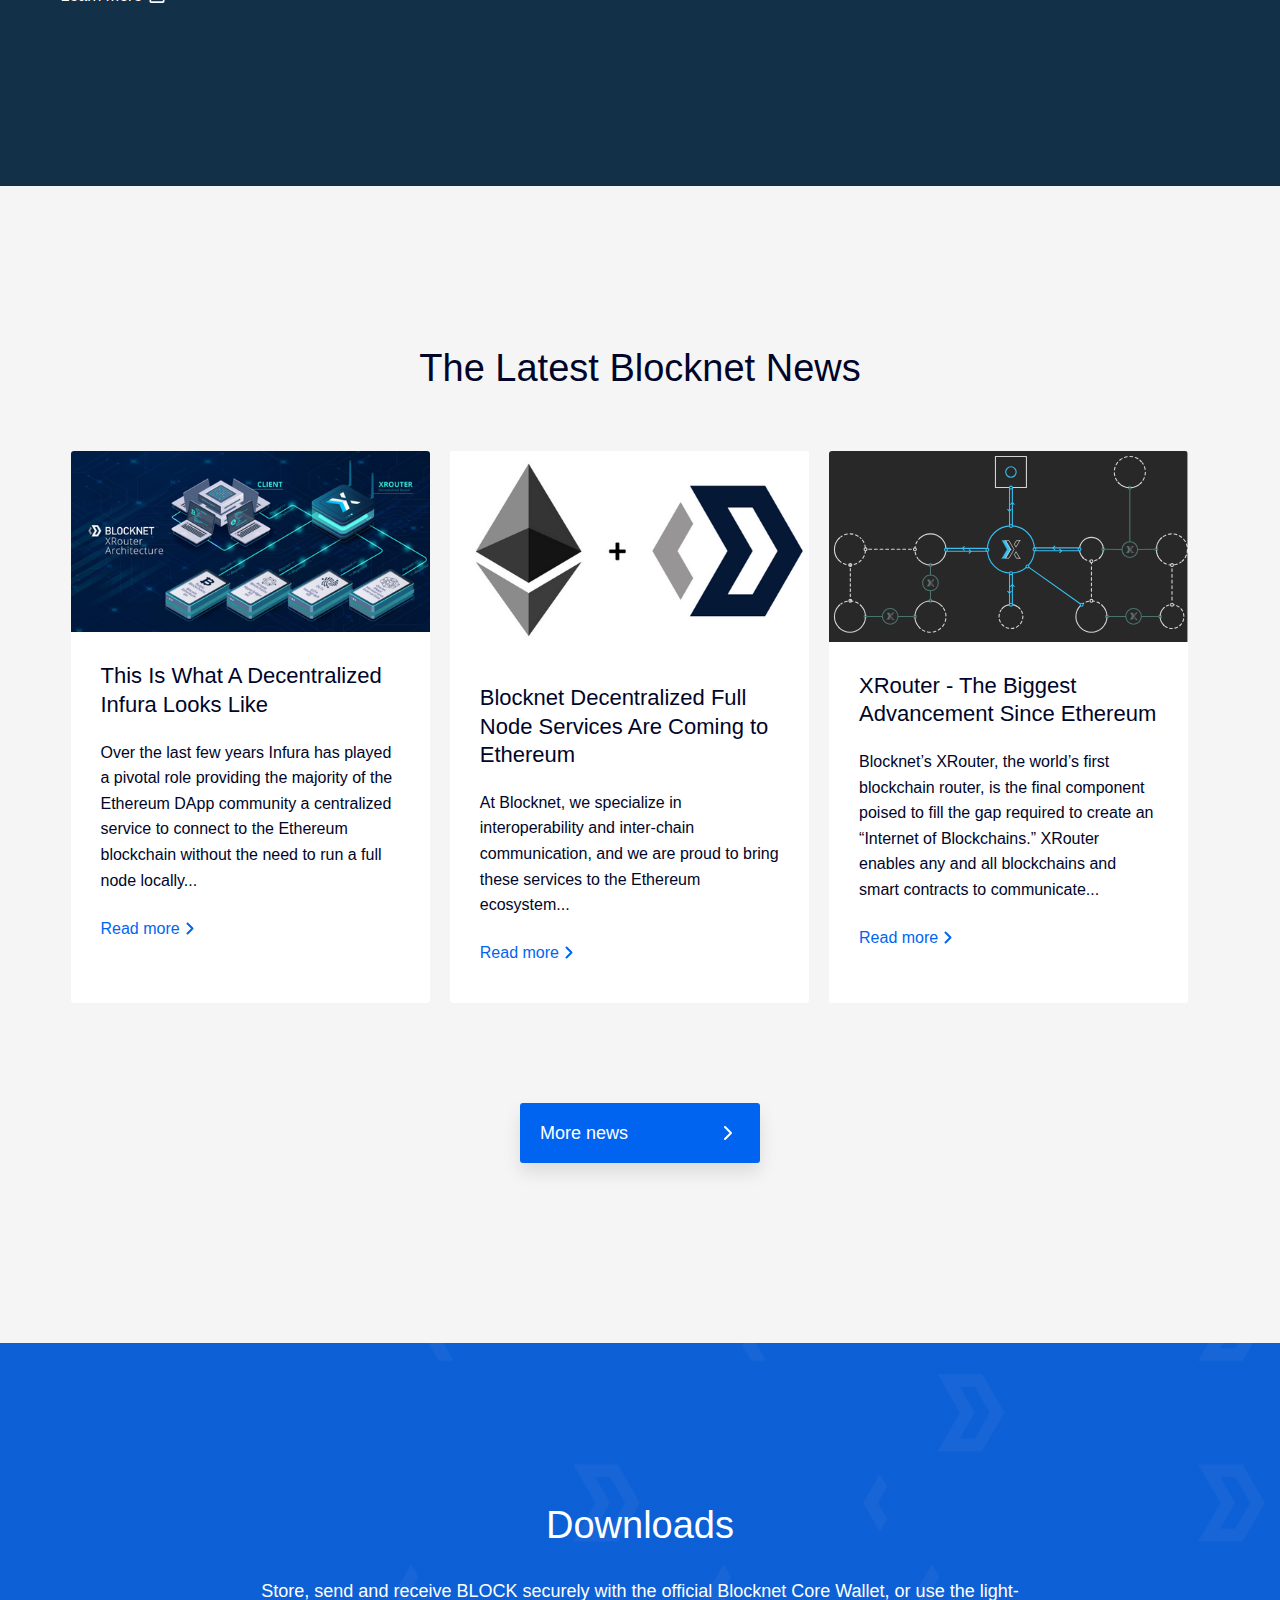
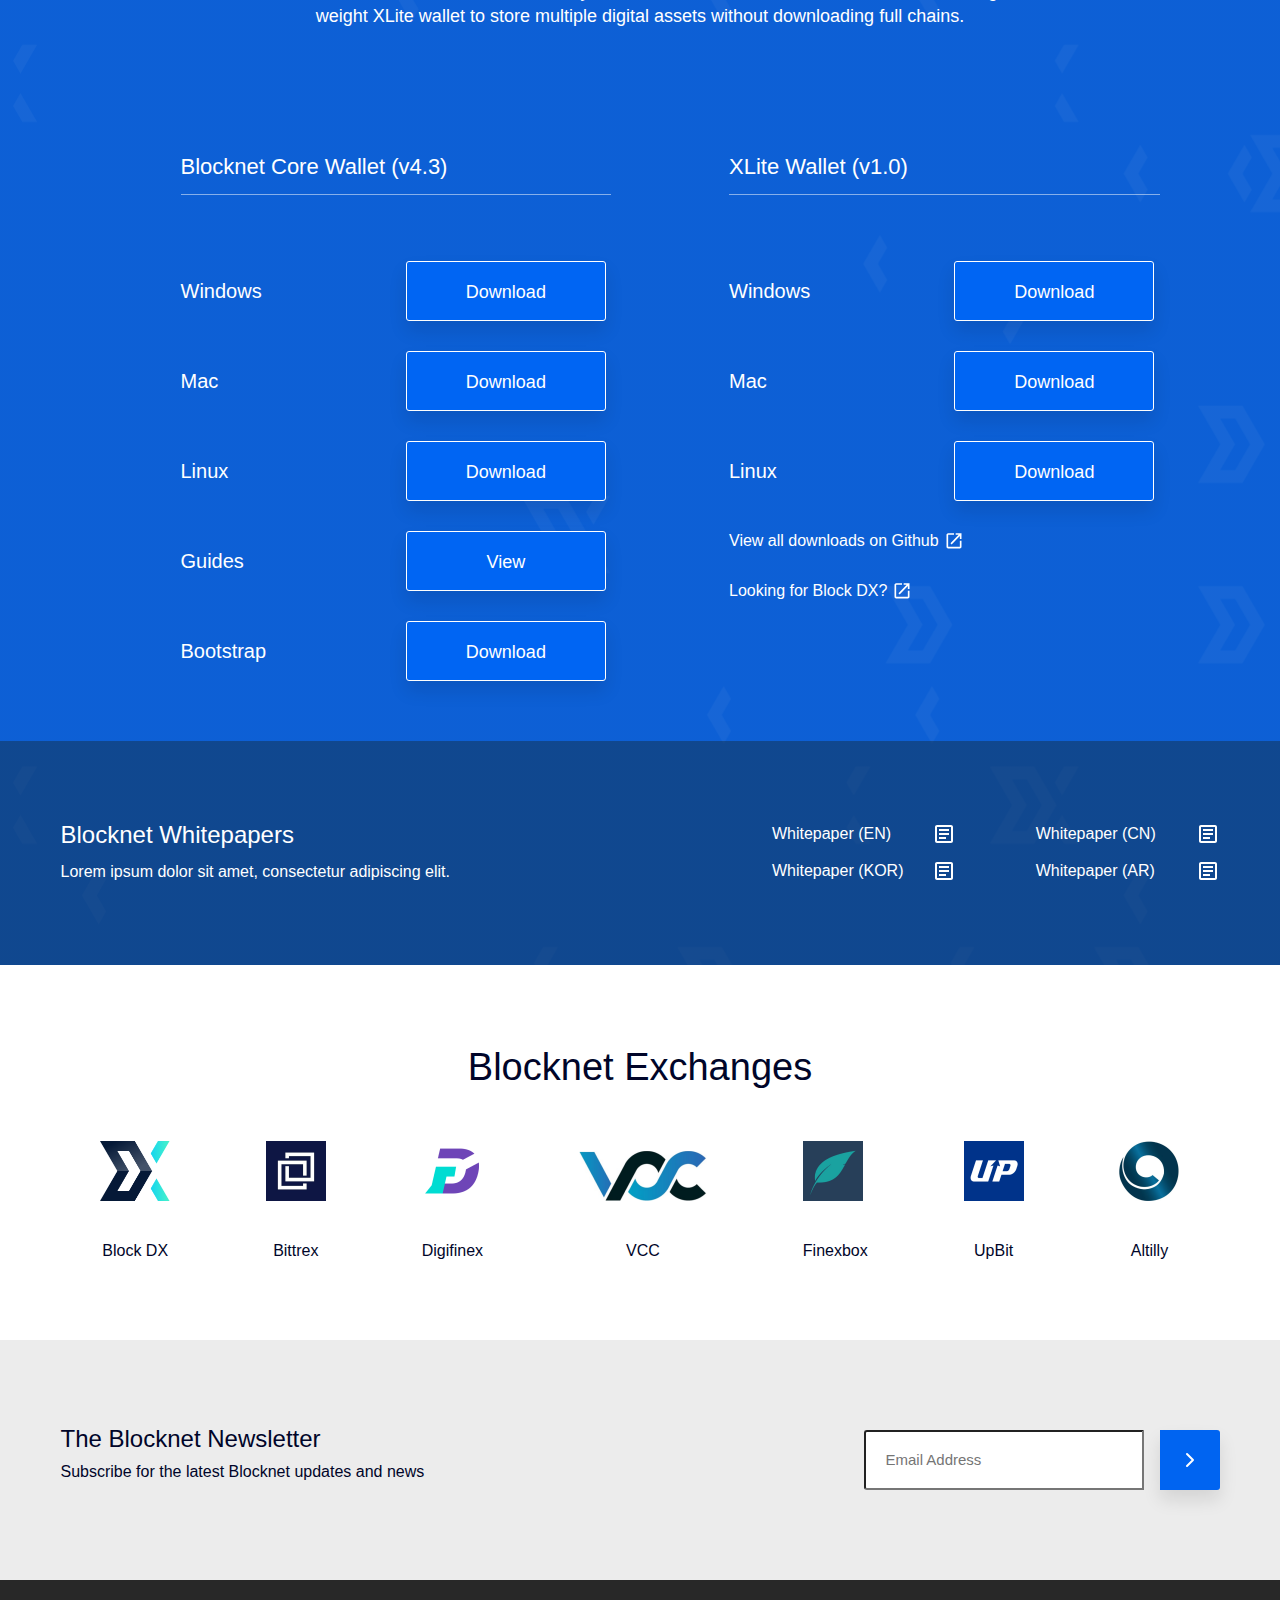
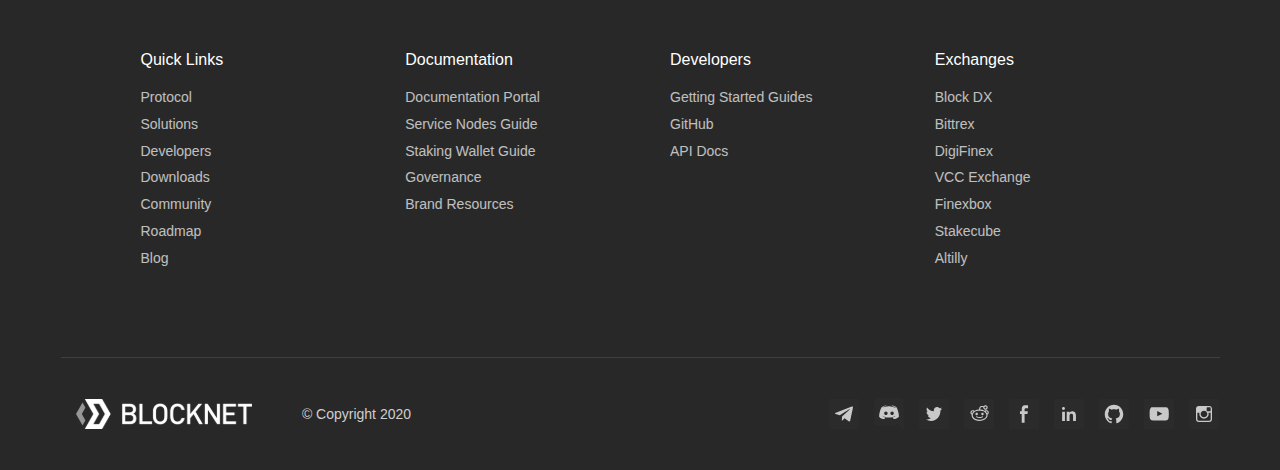
==== commit 222d9096: "Revert "img optimising and content updates"" ====
--- a/index.html
+++ b/index.html
@@ -328,19 +328,19 @@
           <div class="news-item-img-wrap"><img src="images/0-coVRS_BmPB-PiPrv-960x484.png" srcset="images/0-coVRS_BmPB-PiPrv-960x484-p-500.png 500w, images/0-coVRS_BmPB-PiPrv-960x484-p-800.png 800w, images/0-coVRS_BmPB-PiPrv-960x484.png 960w" sizes="(max-width: 479px) 100vw, (max-width: 767px) 43vw, (max-width: 991px) 41vw, (max-width: 1279px) 28vw, 359.28125px" alt=""></div>
           <div class="news-item-content">
             <h3 class="news-item-header">This Is What A Decentralized Infura Looks Like</h3>
-            <p>Over the last few years Infura has played a pivotal role providing the majority of the Ethereum DApp community a centralized service to connect to the Ethereum blockchain without the need to run a full node locally...</p><a href="/the-blocknet-protocol-this-is-what-a-decentralized-infura-looks-like/" class="link text-link-with-icon">Read more</a></div>
+            <p>Over the last few years Infura has played a pivotal role providing the majority of the Ethereum DApp community a centralized service to connect to the Ethereum blockchain without the need to run a full node locally...</p><a href="https://blocknet.co/the-blocknet-protocol-this-is-what-a-decentralized-infura-looks-like/" class="link text-link-with-icon">Read more</a></div>
         </div>
         <div class="news-item-wrap">
           <div class="news-item-img-wrap"><img src="images/eth-block-960x542.png" srcset="images/eth-block-960x542-p-500.png 500w, images/eth-block-960x542-p-800.png 800w, images/eth-block-960x542.png 960w" sizes="(max-width: 479px) 100vw, (max-width: 767px) 43vw, (max-width: 991px) 41vw, (max-width: 1279px) 28vw, 359.28125px" alt=""></div>
           <div class="news-item-content">
             <h3 class="news-item-header">Blocknet Decentralized Full Node Services Are Coming to Ethereum</h3>
-            <p>At Blocknet, we specialize in interoperability and inter-chain communication, and we are proud to bring these services to the Ethereum ecosystem...</p><a href="/blocknet-decentralized-full-node-services-are-coming-to-ethereum/" class="link text-link-with-icon">Read more</a></div>
+            <p>At Blocknet, we specialize in interoperability and inter-chain communication, and we are proud to bring these services to the Ethereum ecosystem...</p><a href="https://blocknet.co/blocknet-decentralized-full-node-services-are-coming-to-ethereum/" class="link text-link-with-icon">Read more</a></div>
         </div>
         <div class="news-item-wrap">
           <div class="news-item-img-wrap"><img src="images/xrouter-mobile.svg" alt=""></div>
           <div class="news-item-content">
             <h3 class="news-item-header">XRouter - The Biggest Advancement Since Ethereum</h3>
-            <p>Blocknet’s XRouter, the world’s first blockchain router, is the final component poised to fill the gap required to create an “Internet of Blockchains.” XRouter enables any and all blockchains and smart contracts to communicate...</p><a href="/xrouter-the-biggest-advancement-since-ethereum/" class="link text-link-with-icon">Read more</a></div>
+            <p>Blocknet’s XRouter, the world’s first blockchain router, is the final component poised to fill the gap required to create an “Internet of Blockchains.” XRouter enables any and all blockchains and smart contracts to communicate...</p><a href="https://blocknet.co/xrouter-the-biggest-advancement-since-ethereum/" class="link text-link-with-icon">Read more</a></div>
         </div>
       </div>
       <a href="/blog" class="button w-inline-block">
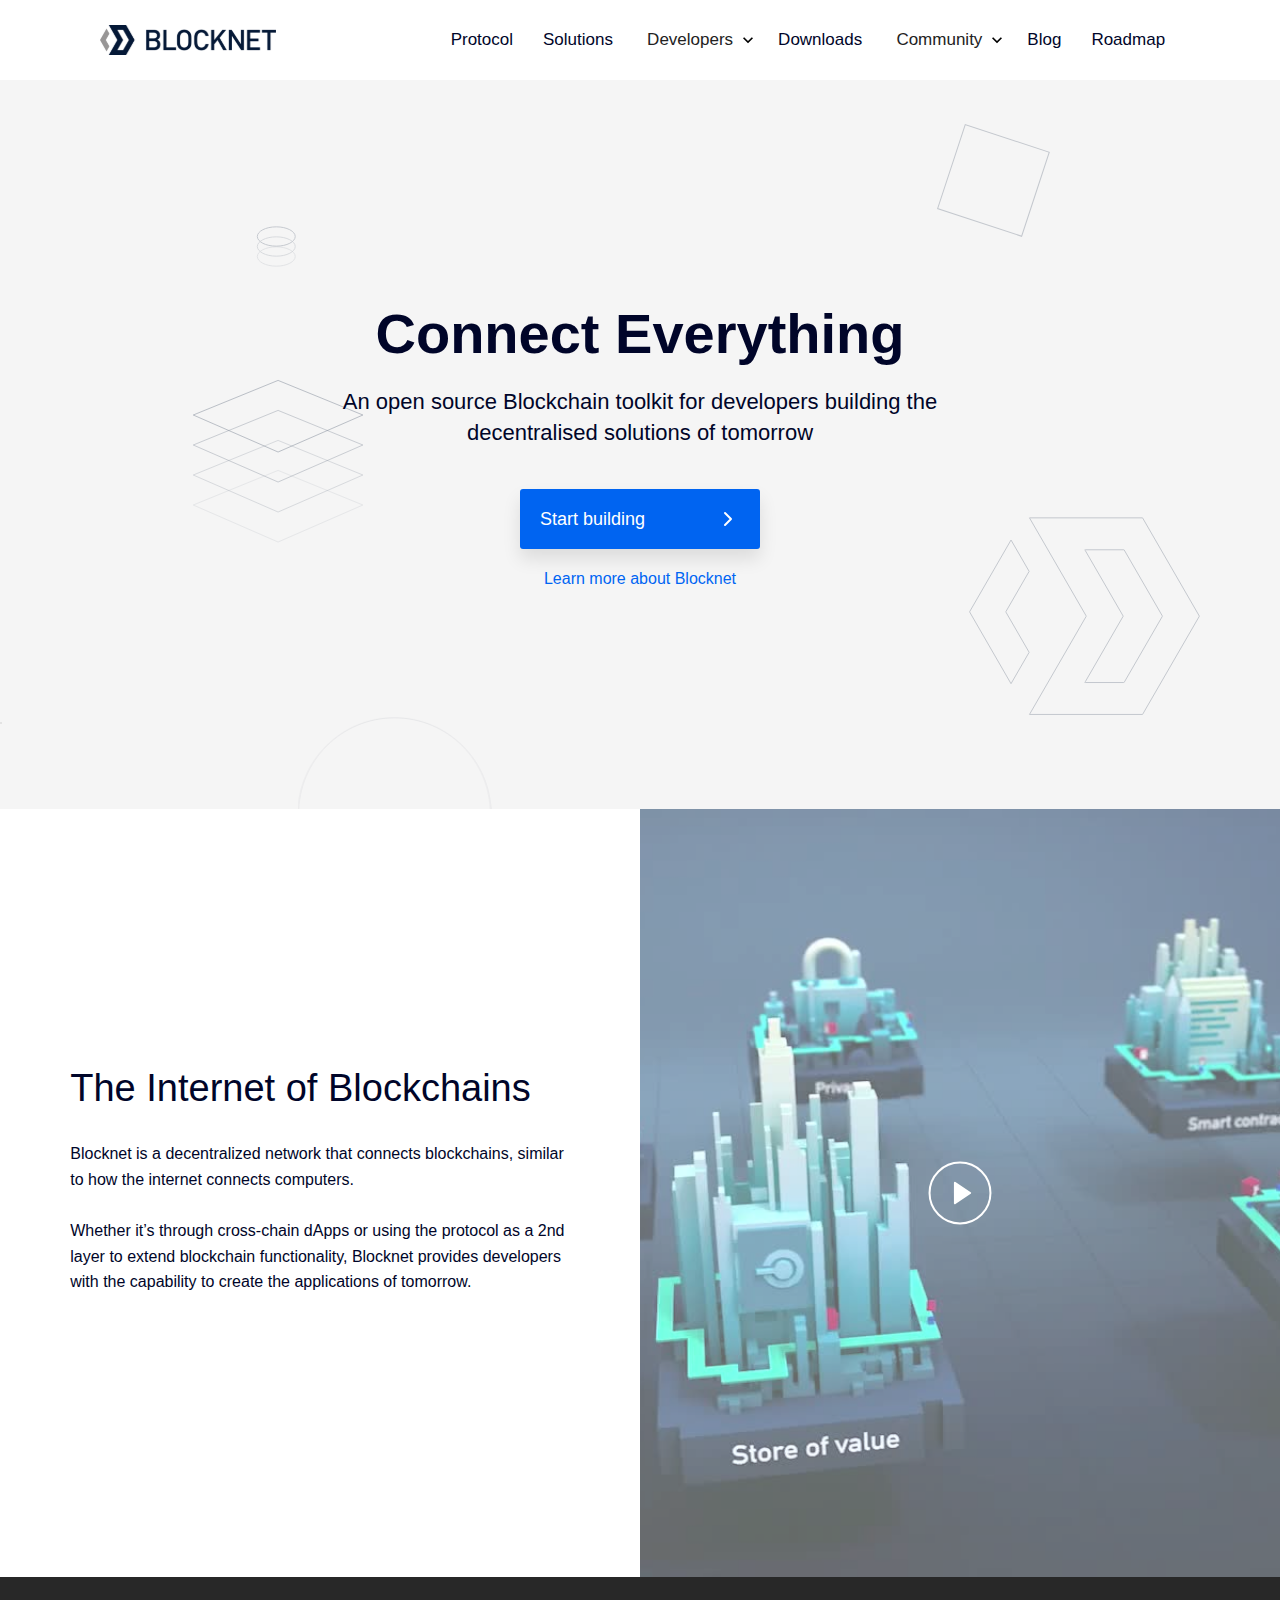
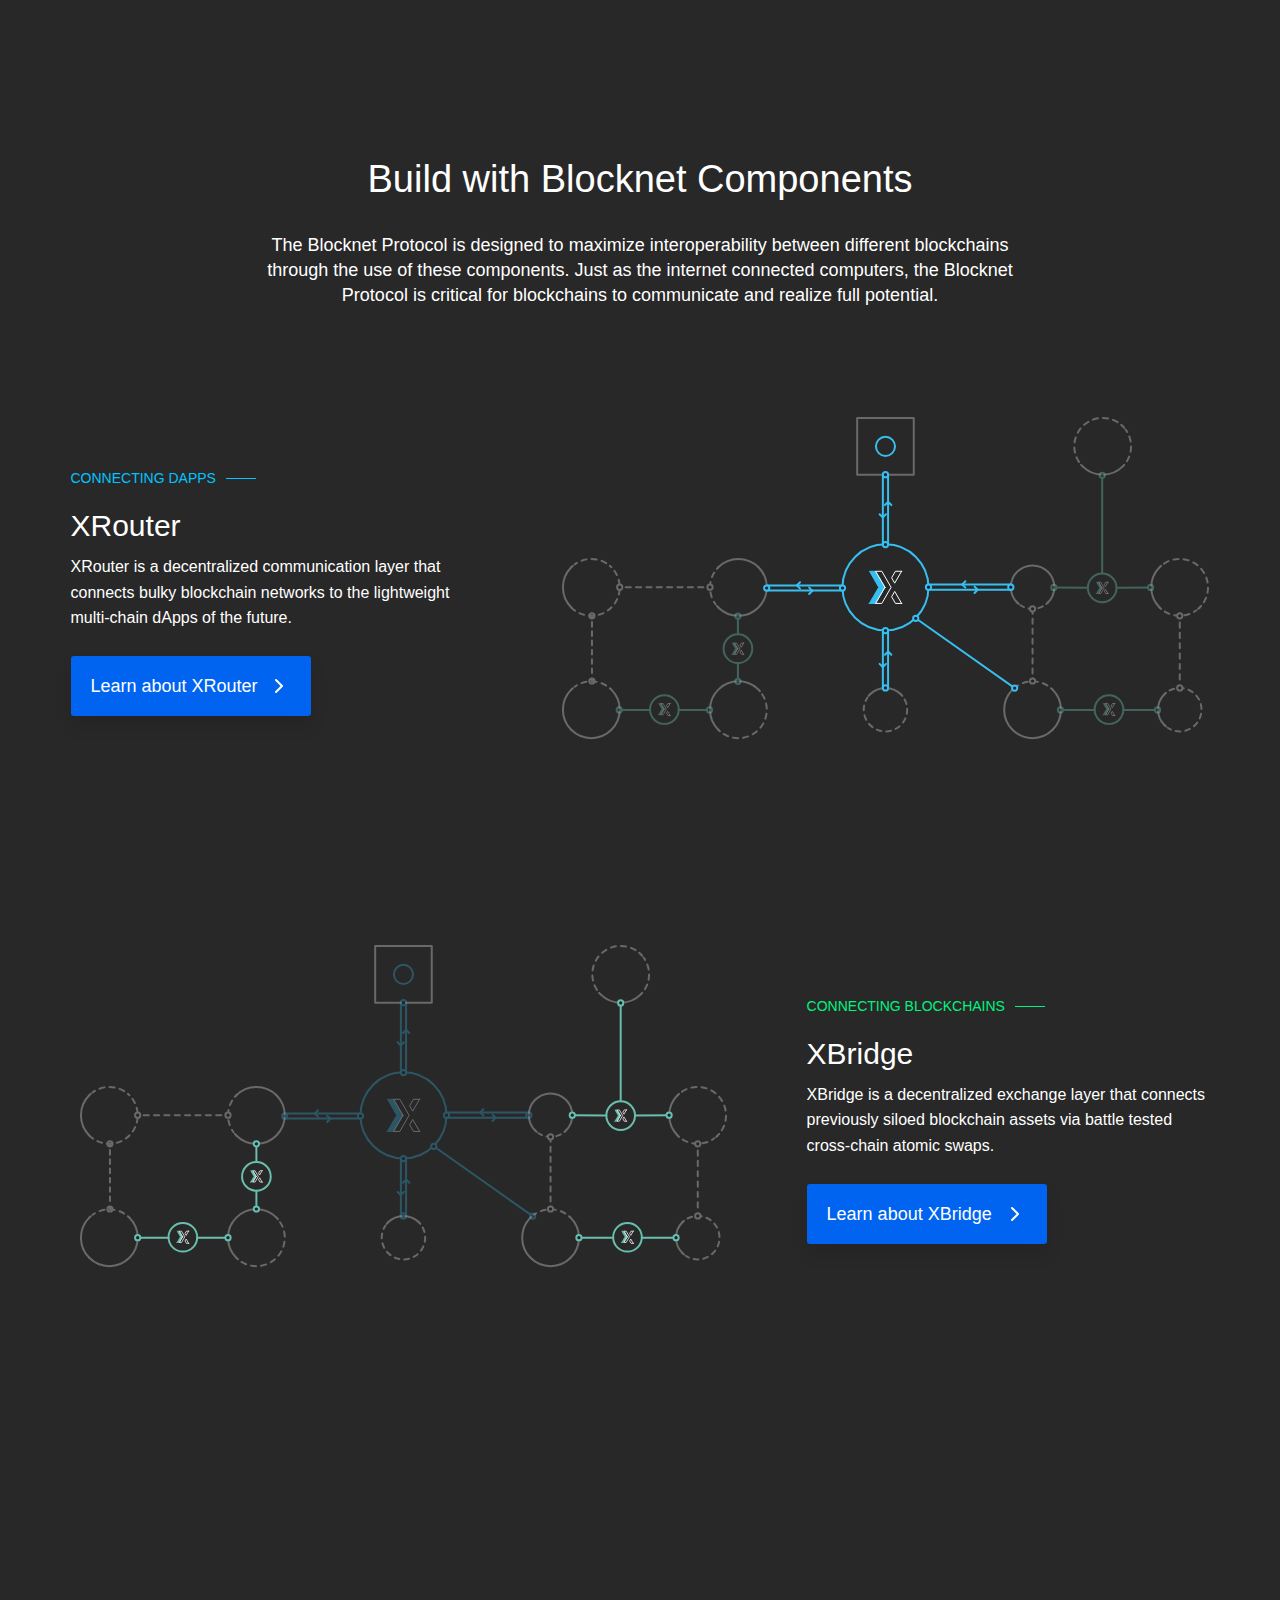
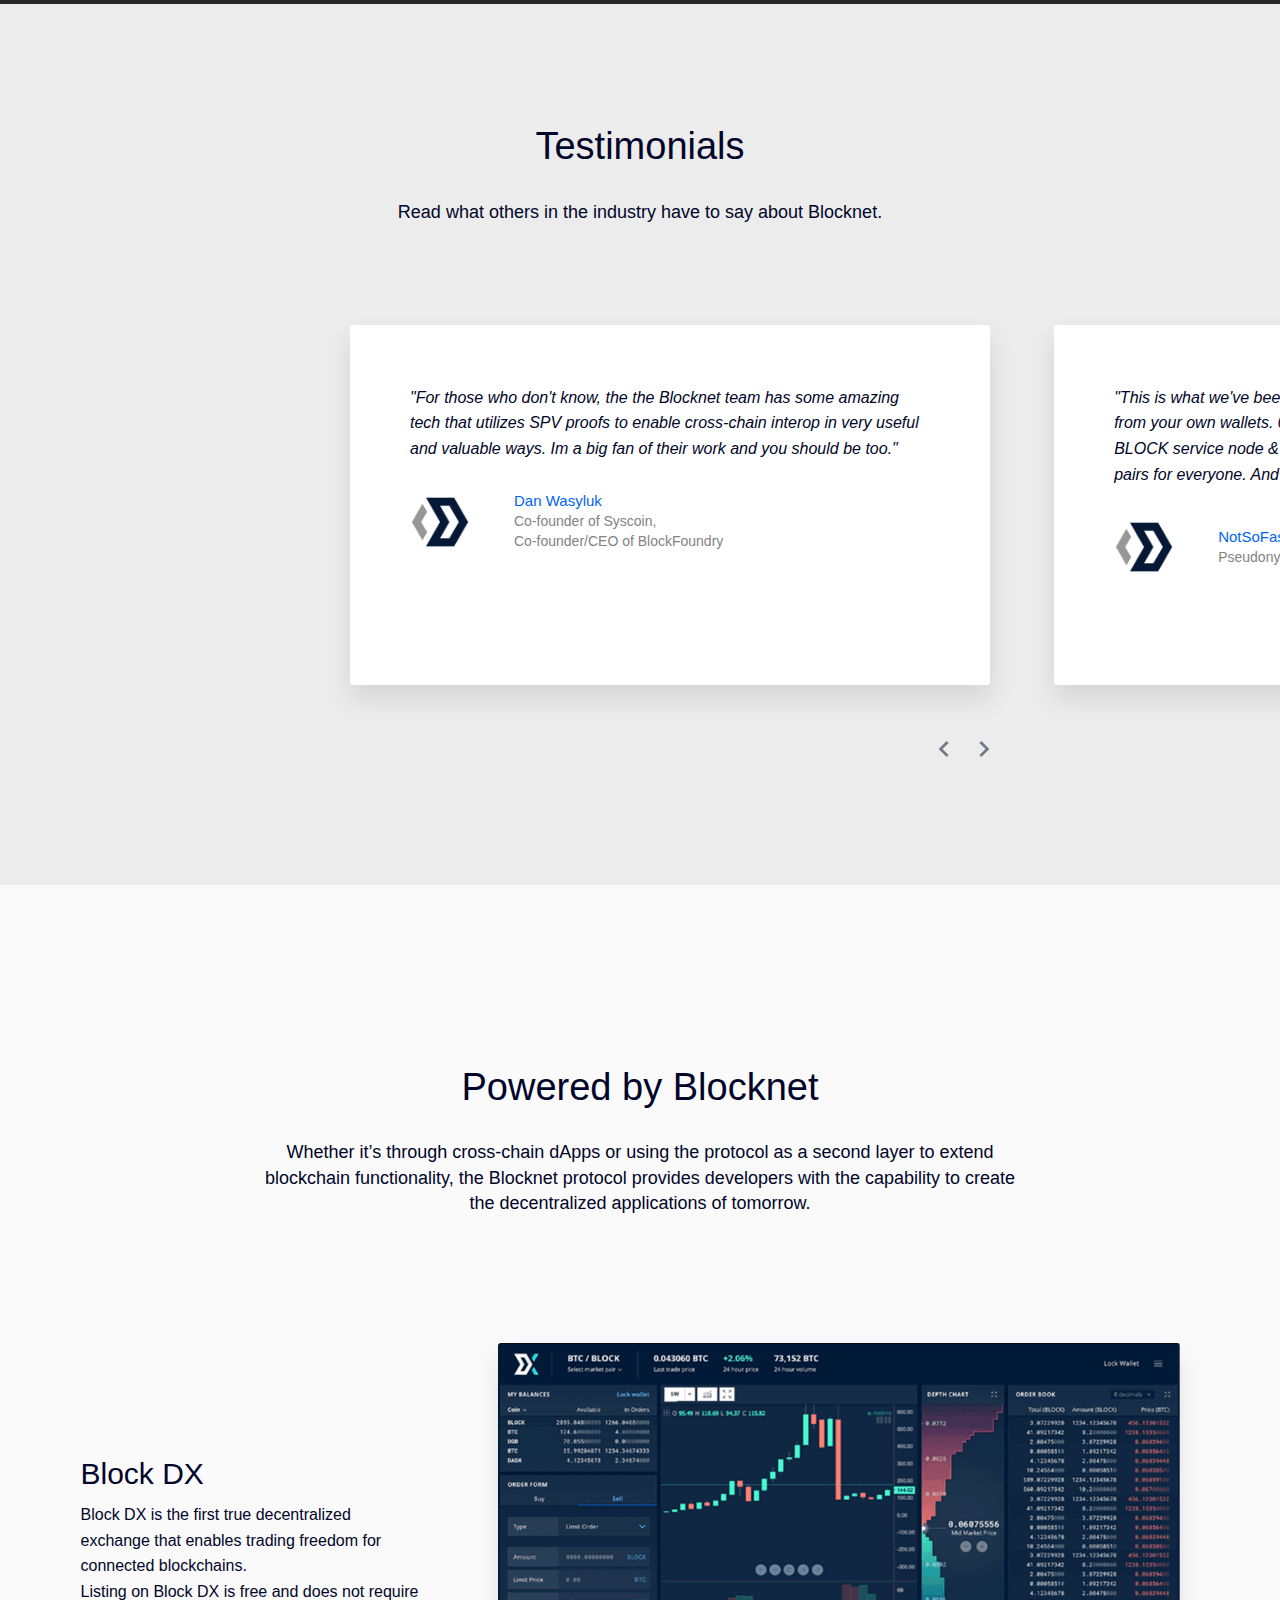
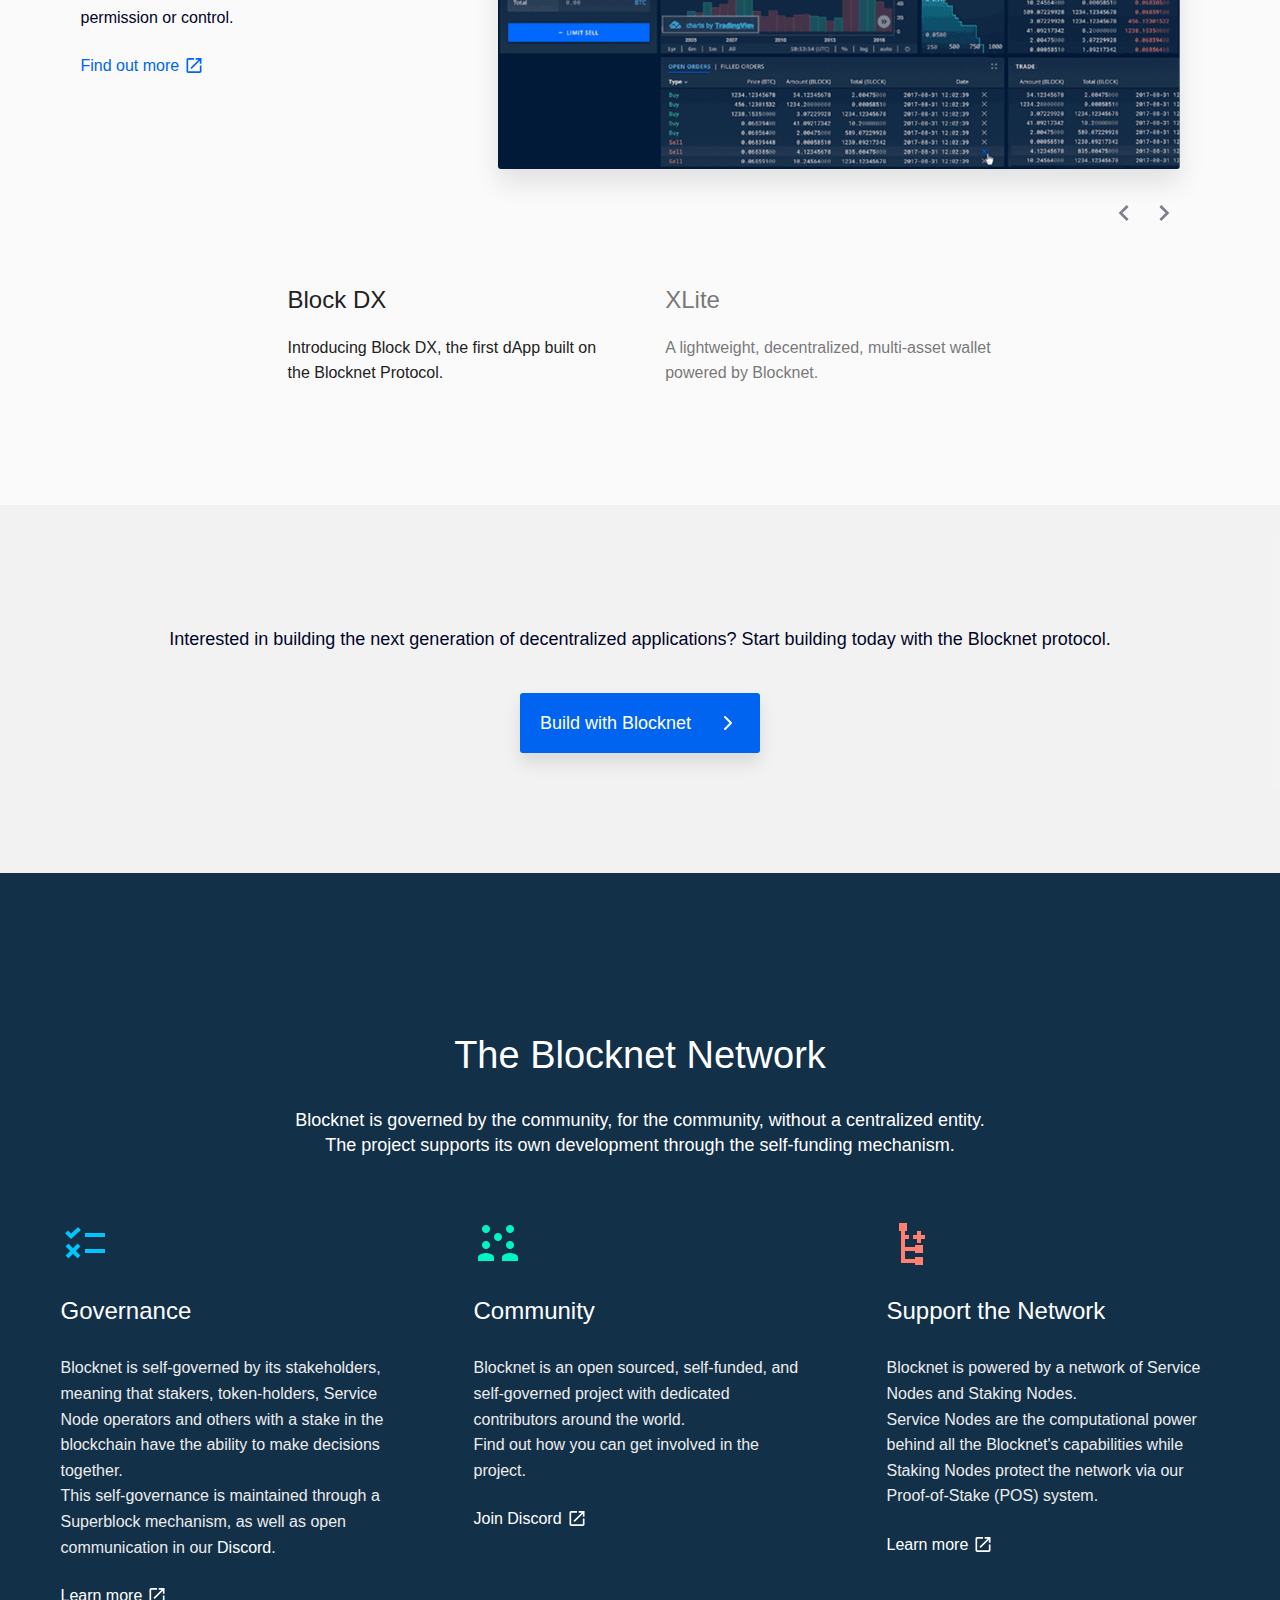
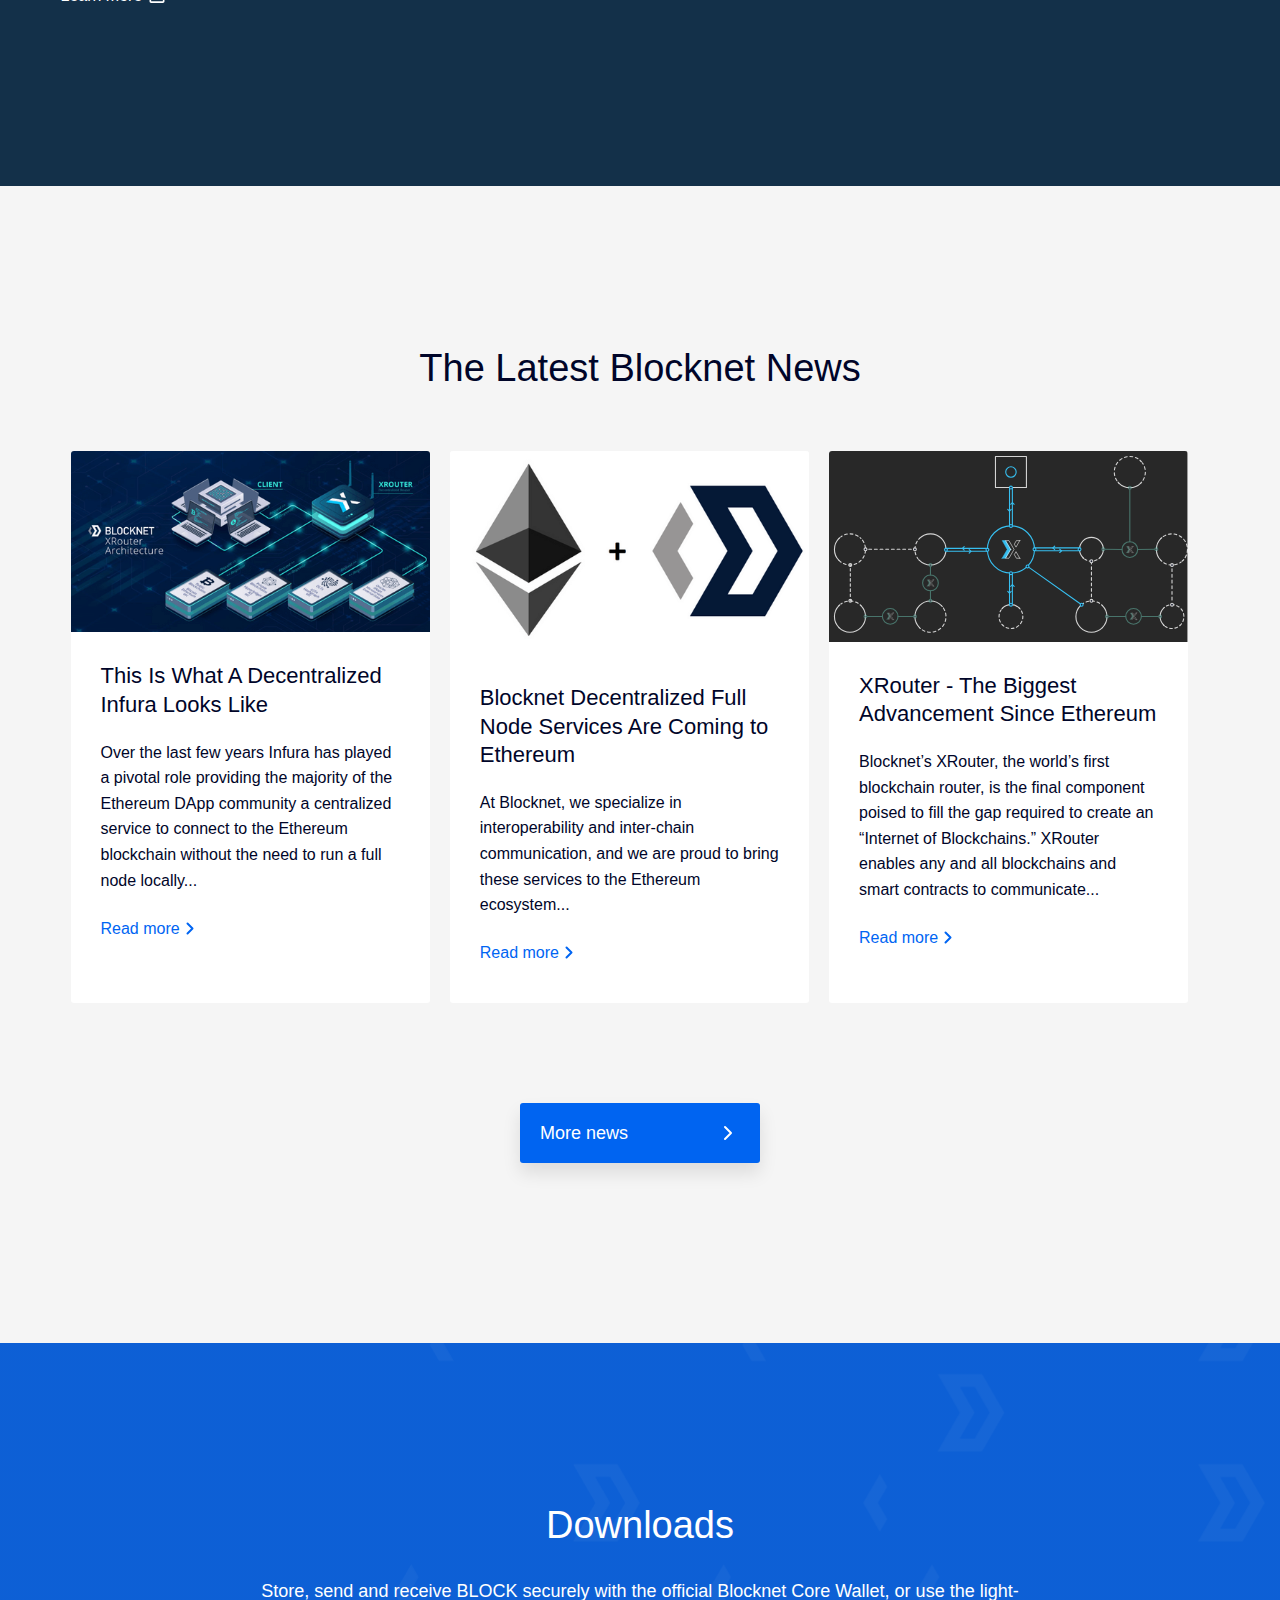
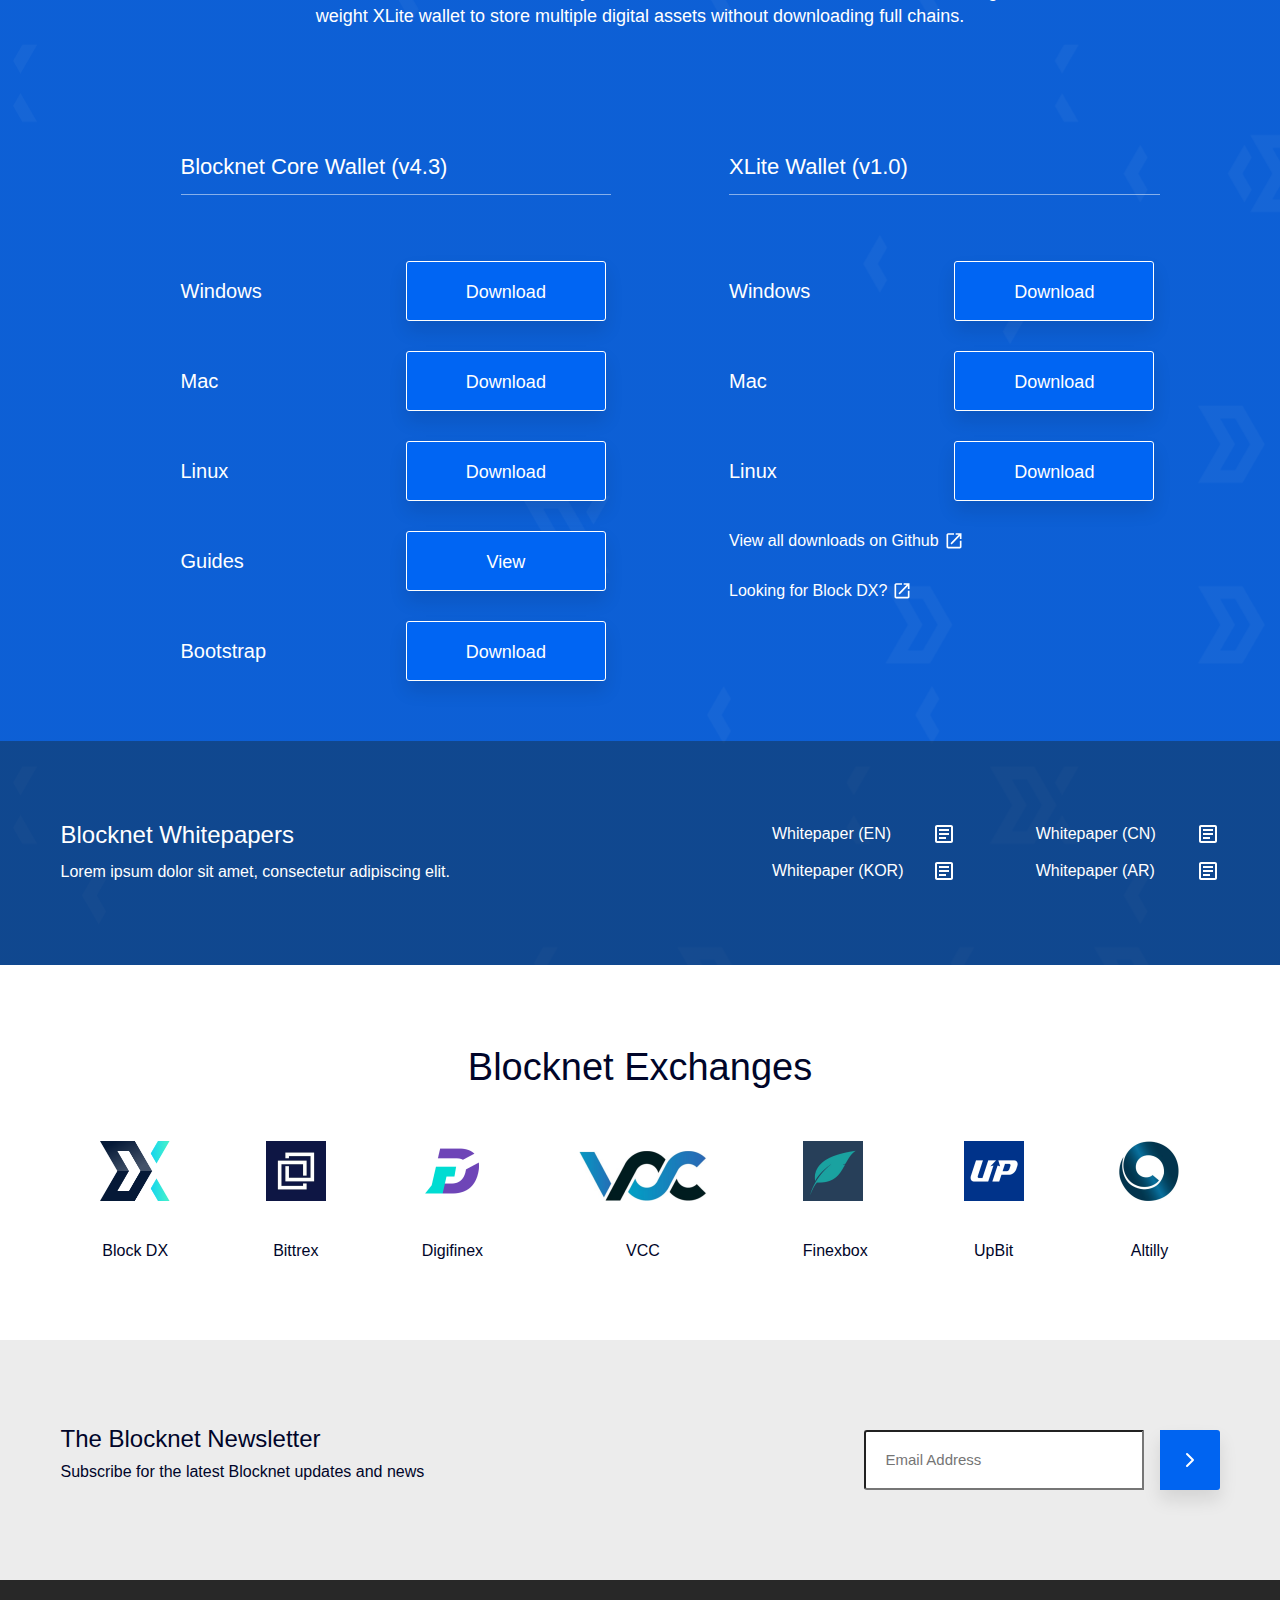
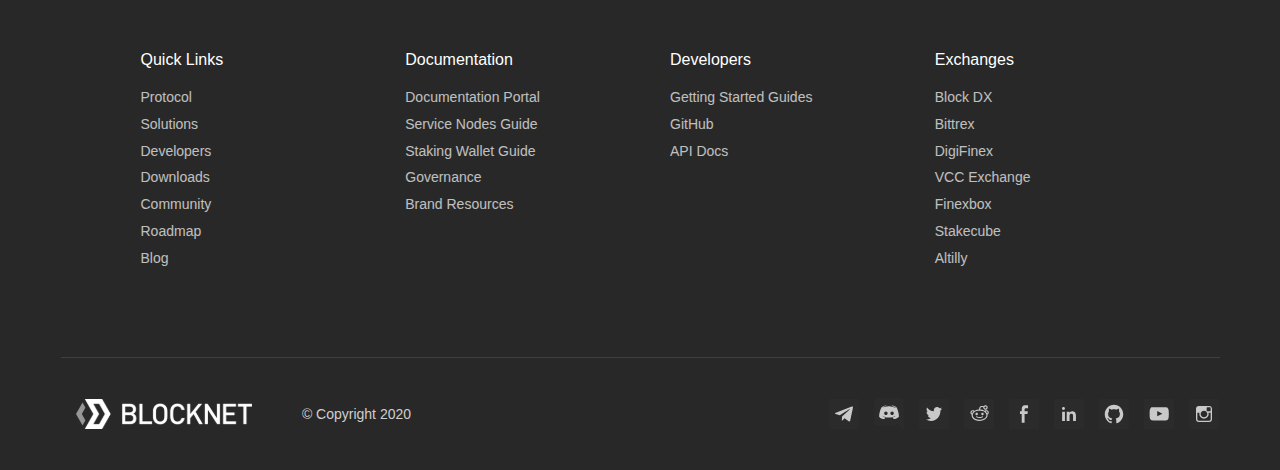
==== commit 96f8a1fa: "img optimising and more link updates" ====
--- a/index.html
+++ b/index.html
@@ -328,19 +328,19 @@
           <div class="news-item-img-wrap"><img src="images/0-coVRS_BmPB-PiPrv-960x484.png" srcset="images/0-coVRS_BmPB-PiPrv-960x484-p-500.png 500w, images/0-coVRS_BmPB-PiPrv-960x484-p-800.png 800w, images/0-coVRS_BmPB-PiPrv-960x484.png 960w" sizes="(max-width: 479px) 100vw, (max-width: 767px) 43vw, (max-width: 991px) 41vw, (max-width: 1279px) 28vw, 359.28125px" alt=""></div>
           <div class="news-item-content">
             <h3 class="news-item-header">This Is What A Decentralized Infura Looks Like</h3>
-            <p>Over the last few years Infura has played a pivotal role providing the majority of the Ethereum DApp community a centralized service to connect to the Ethereum blockchain without the need to run a full node locally...</p><a href="https://blocknet.co/the-blocknet-protocol-this-is-what-a-decentralized-infura-looks-like/" class="link text-link-with-icon">Read more</a></div>
+            <p>Over the last few years Infura has played a pivotal role providing the majority of the Ethereum DApp community a centralized service to connect to the Ethereum blockchain without the need to run a full node locally...</p><a href="/the-blocknet-protocol-this-is-what-a-decentralized-infura-looks-like/" class="link text-link-with-icon">Read more</a></div>
         </div>
         <div class="news-item-wrap">
           <div class="news-item-img-wrap"><img src="images/eth-block-960x542.png" srcset="images/eth-block-960x542-p-500.png 500w, images/eth-block-960x542-p-800.png 800w, images/eth-block-960x542.png 960w" sizes="(max-width: 479px) 100vw, (max-width: 767px) 43vw, (max-width: 991px) 41vw, (max-width: 1279px) 28vw, 359.28125px" alt=""></div>
           <div class="news-item-content">
             <h3 class="news-item-header">Blocknet Decentralized Full Node Services Are Coming to Ethereum</h3>
-            <p>At Blocknet, we specialize in interoperability and inter-chain communication, and we are proud to bring these services to the Ethereum ecosystem...</p><a href="https://blocknet.co/blocknet-decentralized-full-node-services-are-coming-to-ethereum/" class="link text-link-with-icon">Read more</a></div>
+            <p>At Blocknet, we specialize in interoperability and inter-chain communication, and we are proud to bring these services to the Ethereum ecosystem...</p><a href="/blocknet-decentralized-full-node-services-are-coming-to-ethereum/" class="link text-link-with-icon">Read more</a></div>
         </div>
         <div class="news-item-wrap">
           <div class="news-item-img-wrap"><img src="images/xrouter-mobile.svg" alt=""></div>
           <div class="news-item-content">
             <h3 class="news-item-header">XRouter - The Biggest Advancement Since Ethereum</h3>
-            <p>Blocknet’s XRouter, the world’s first blockchain router, is the final component poised to fill the gap required to create an “Internet of Blockchains.” XRouter enables any and all blockchains and smart contracts to communicate...</p><a href="https://blocknet.co/xrouter-the-biggest-advancement-since-ethereum/" class="link text-link-with-icon">Read more</a></div>
+            <p>Blocknet’s XRouter, the world’s first blockchain router, is the final component poised to fill the gap required to create an “Internet of Blockchains.” XRouter enables any and all blockchains and smart contracts to communicate...</p><a href="/xrouter-the-biggest-advancement-since-ethereum/" class="link text-link-with-icon">Read more</a></div>
         </div>
       </div>
       <a href="/blog" class="button w-inline-block">
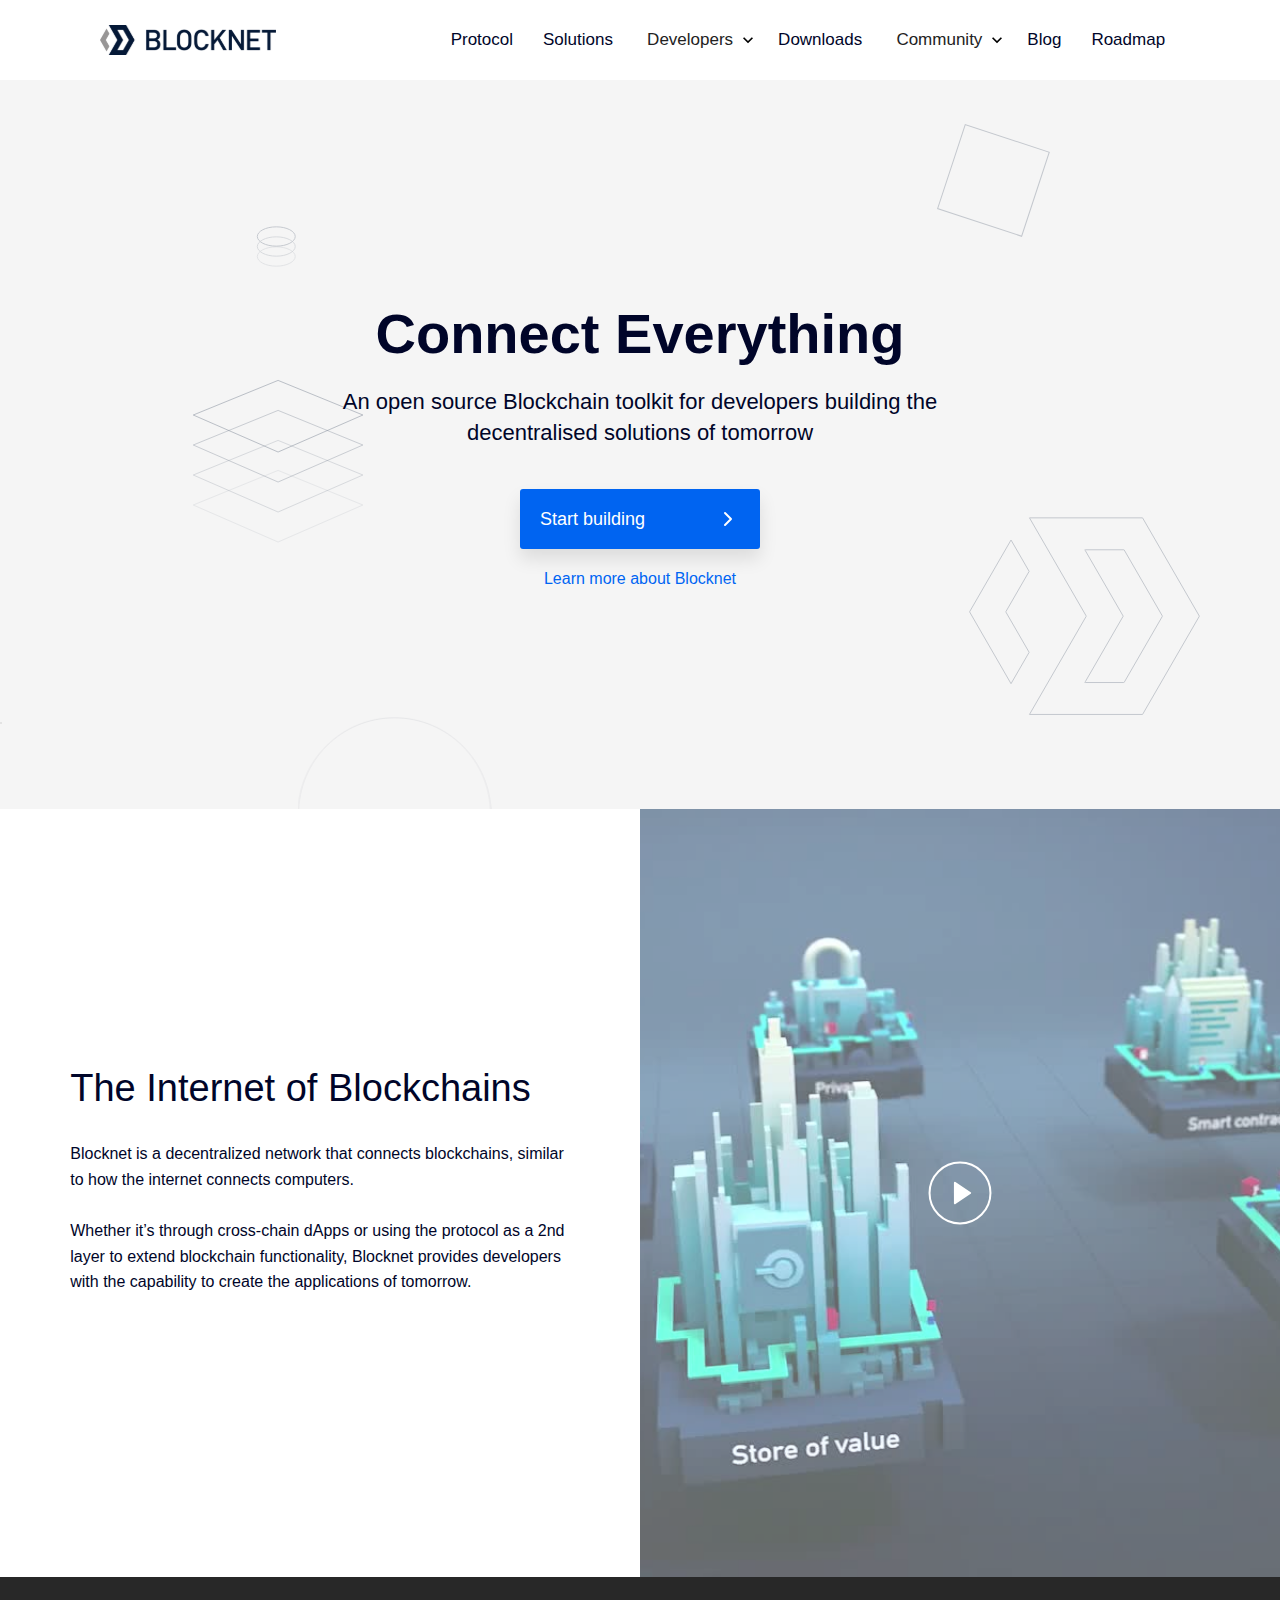
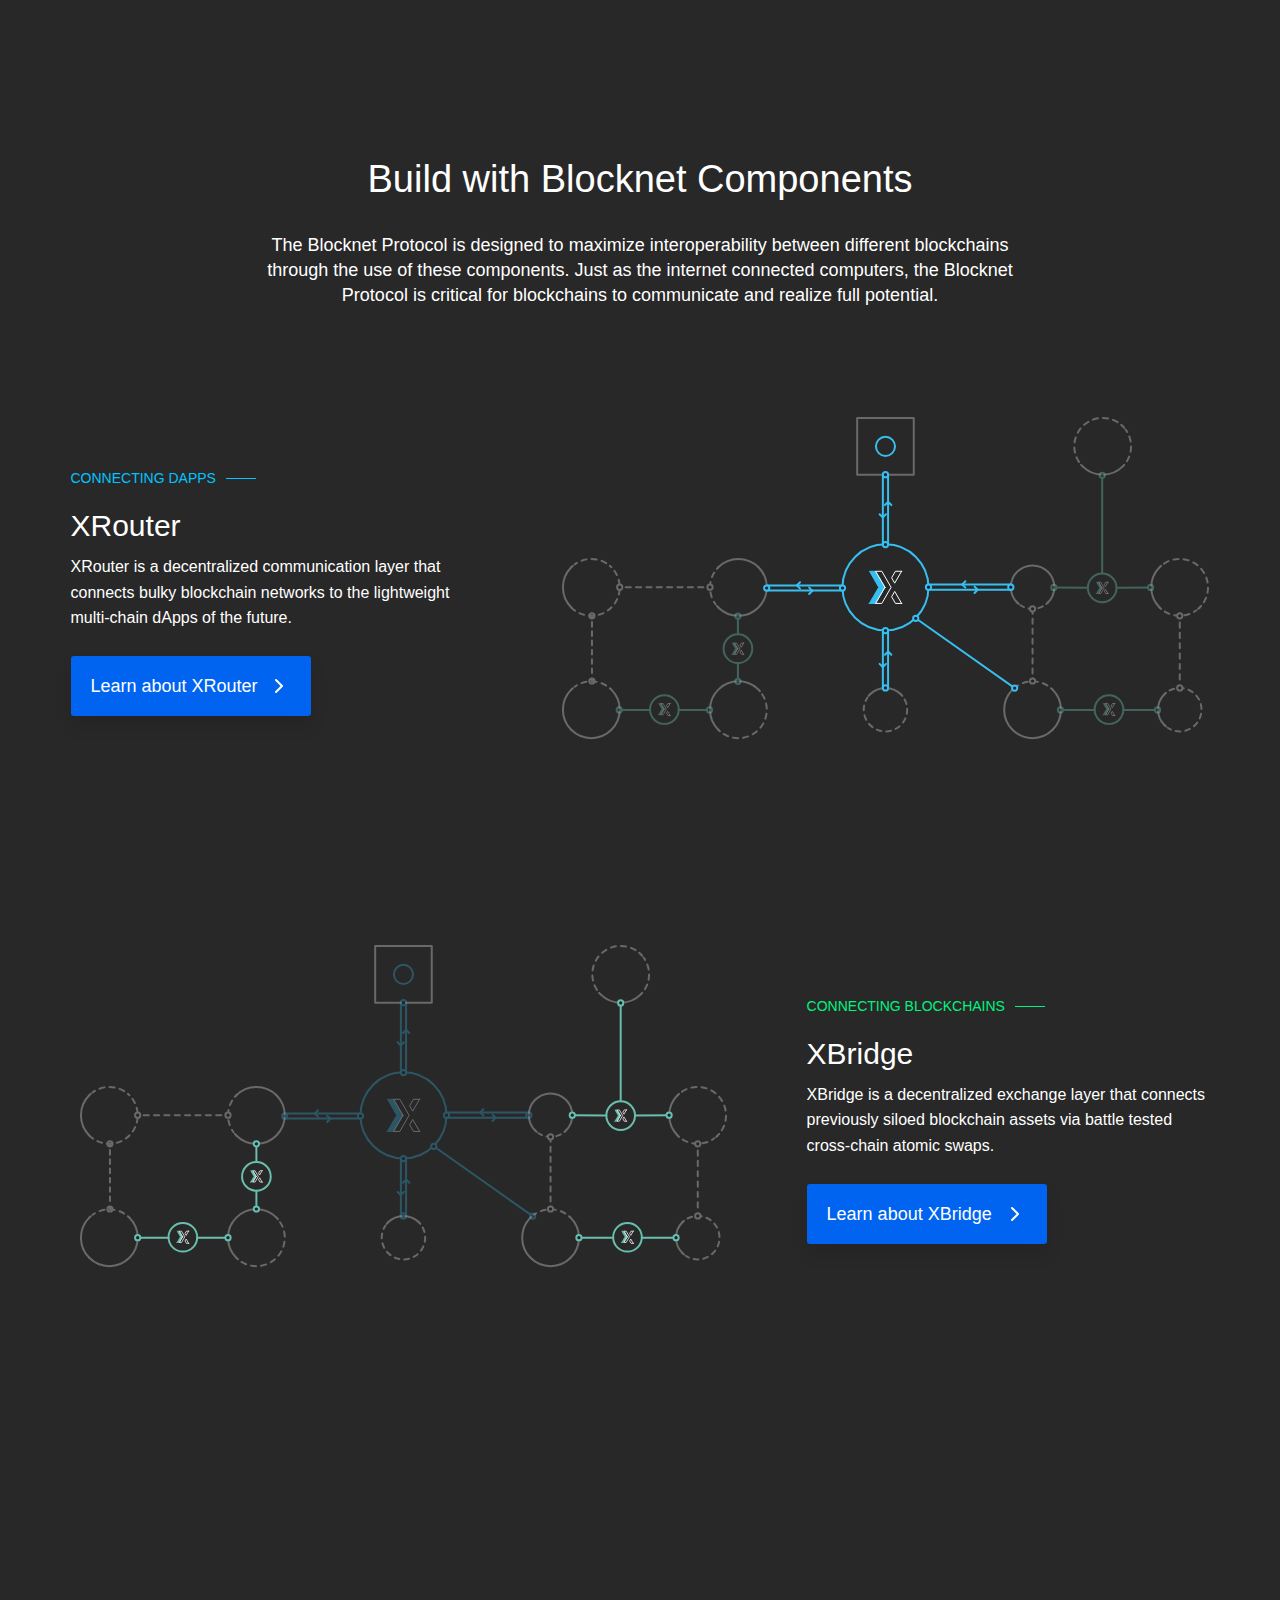
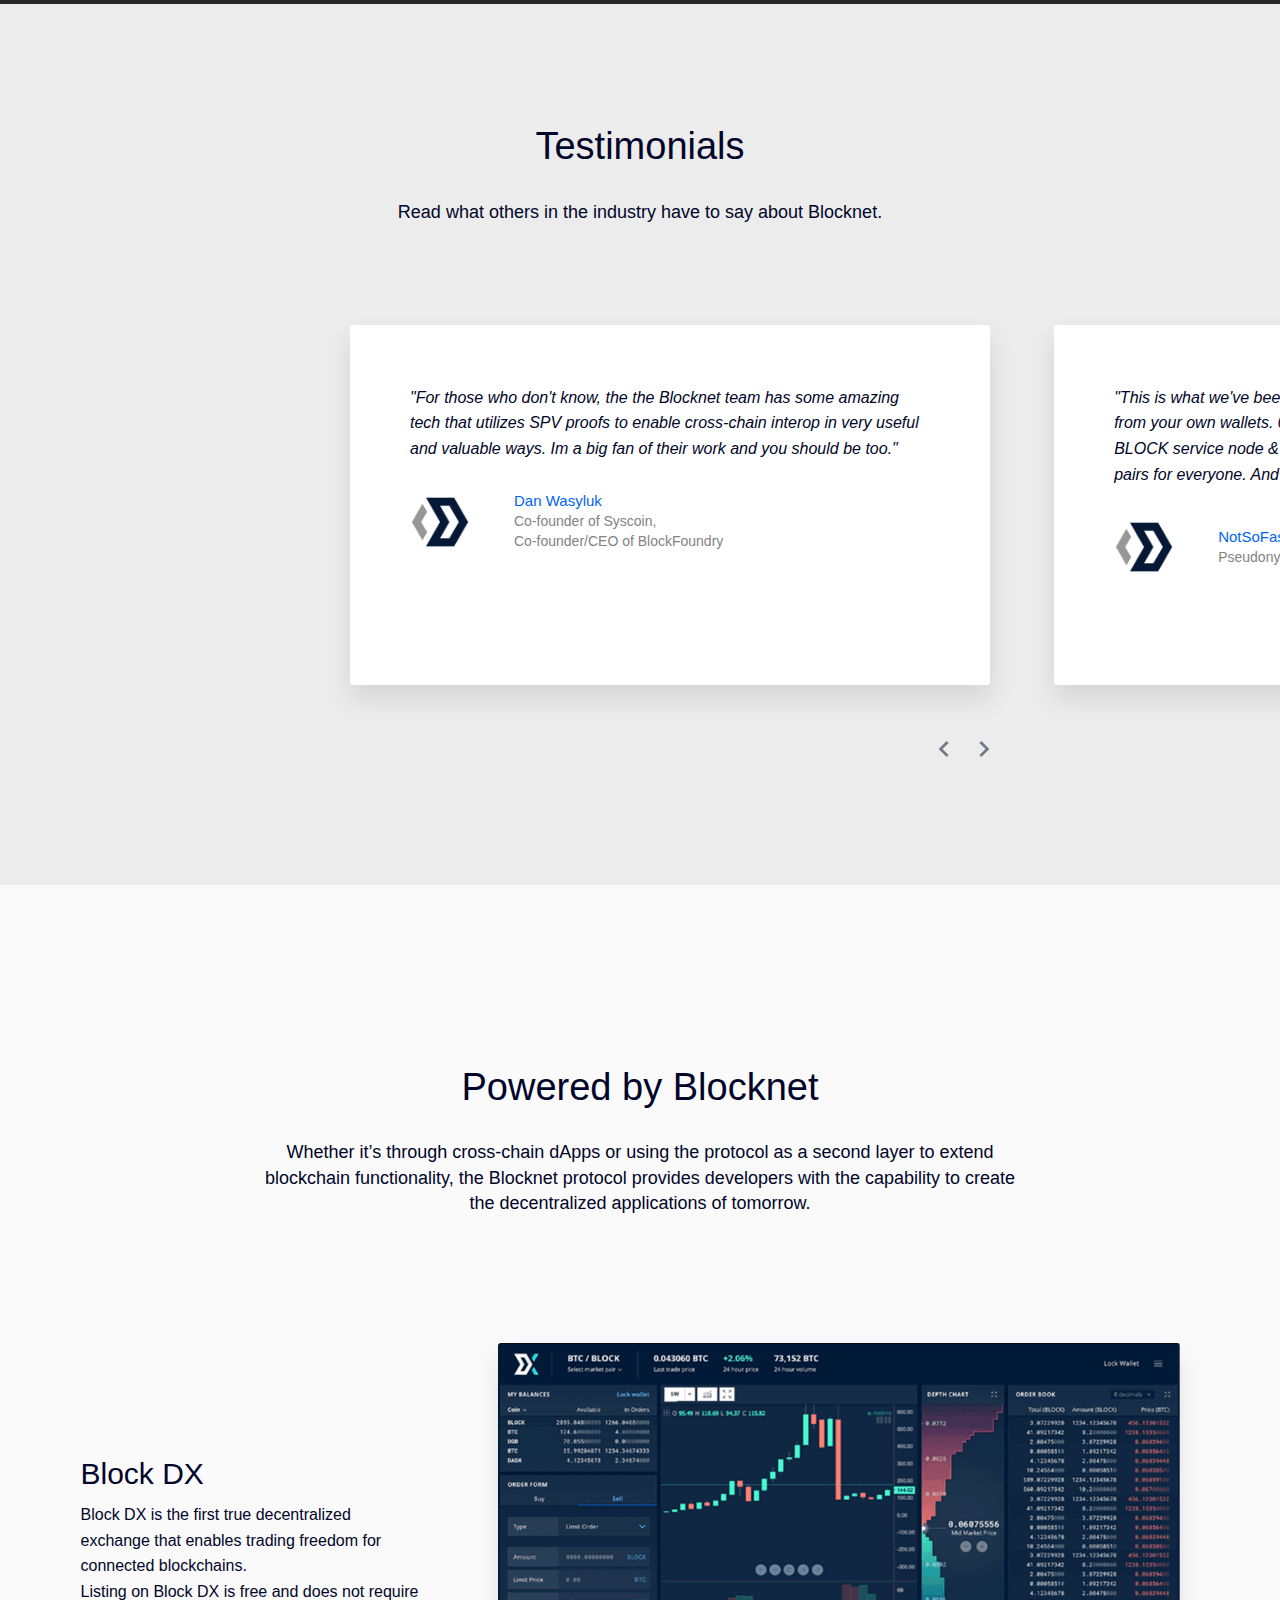
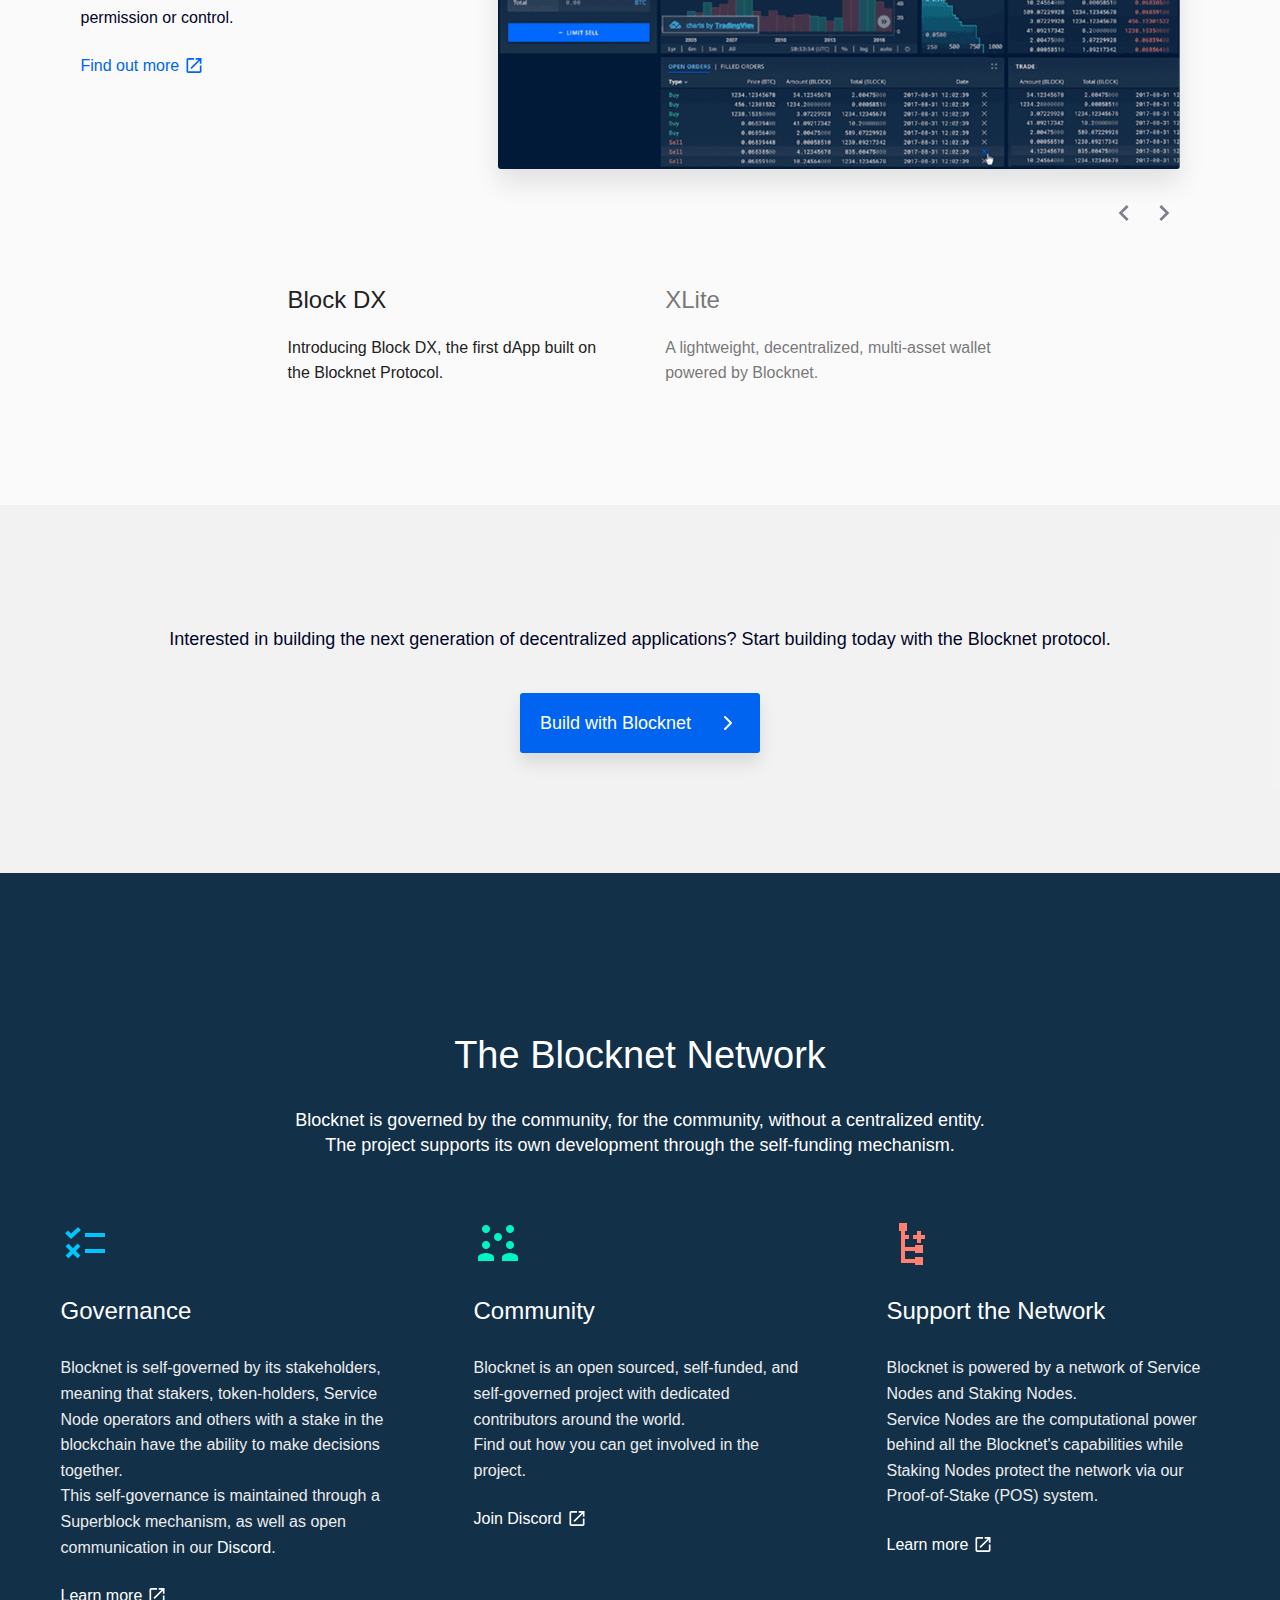
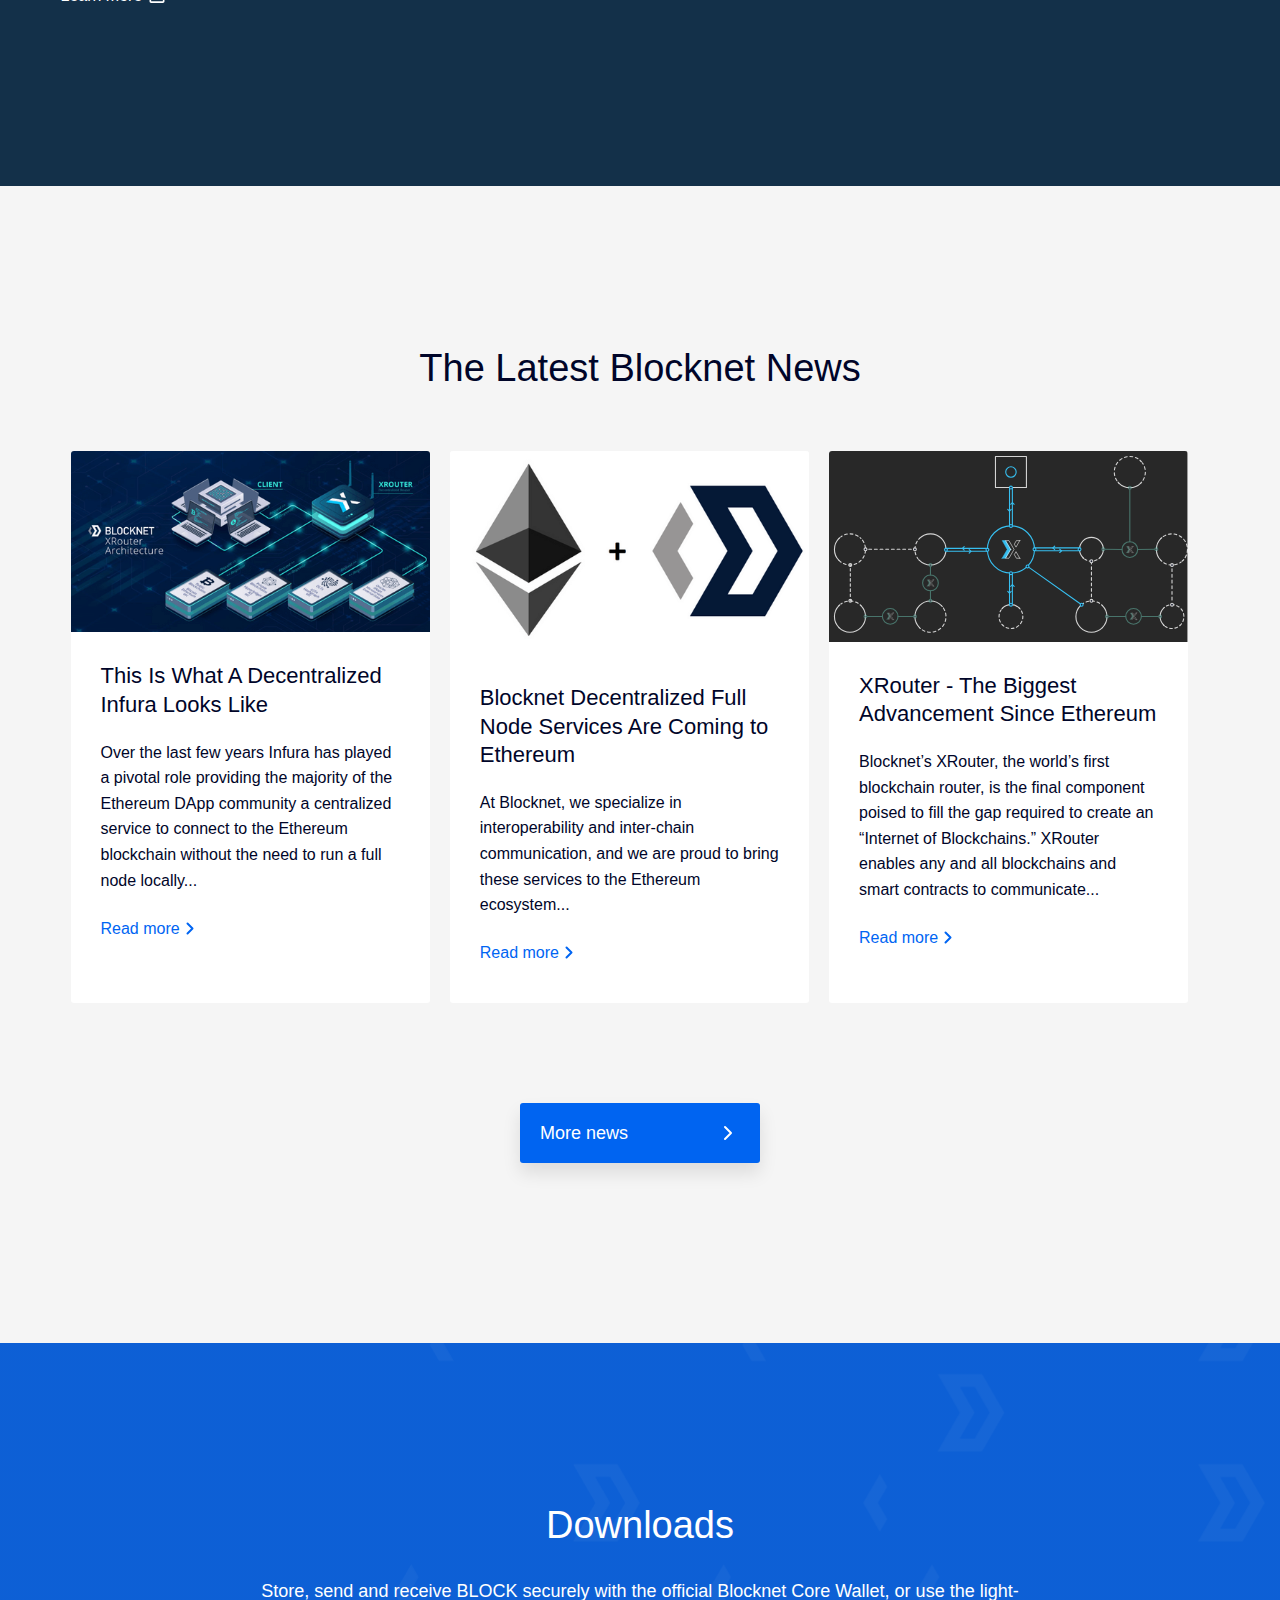
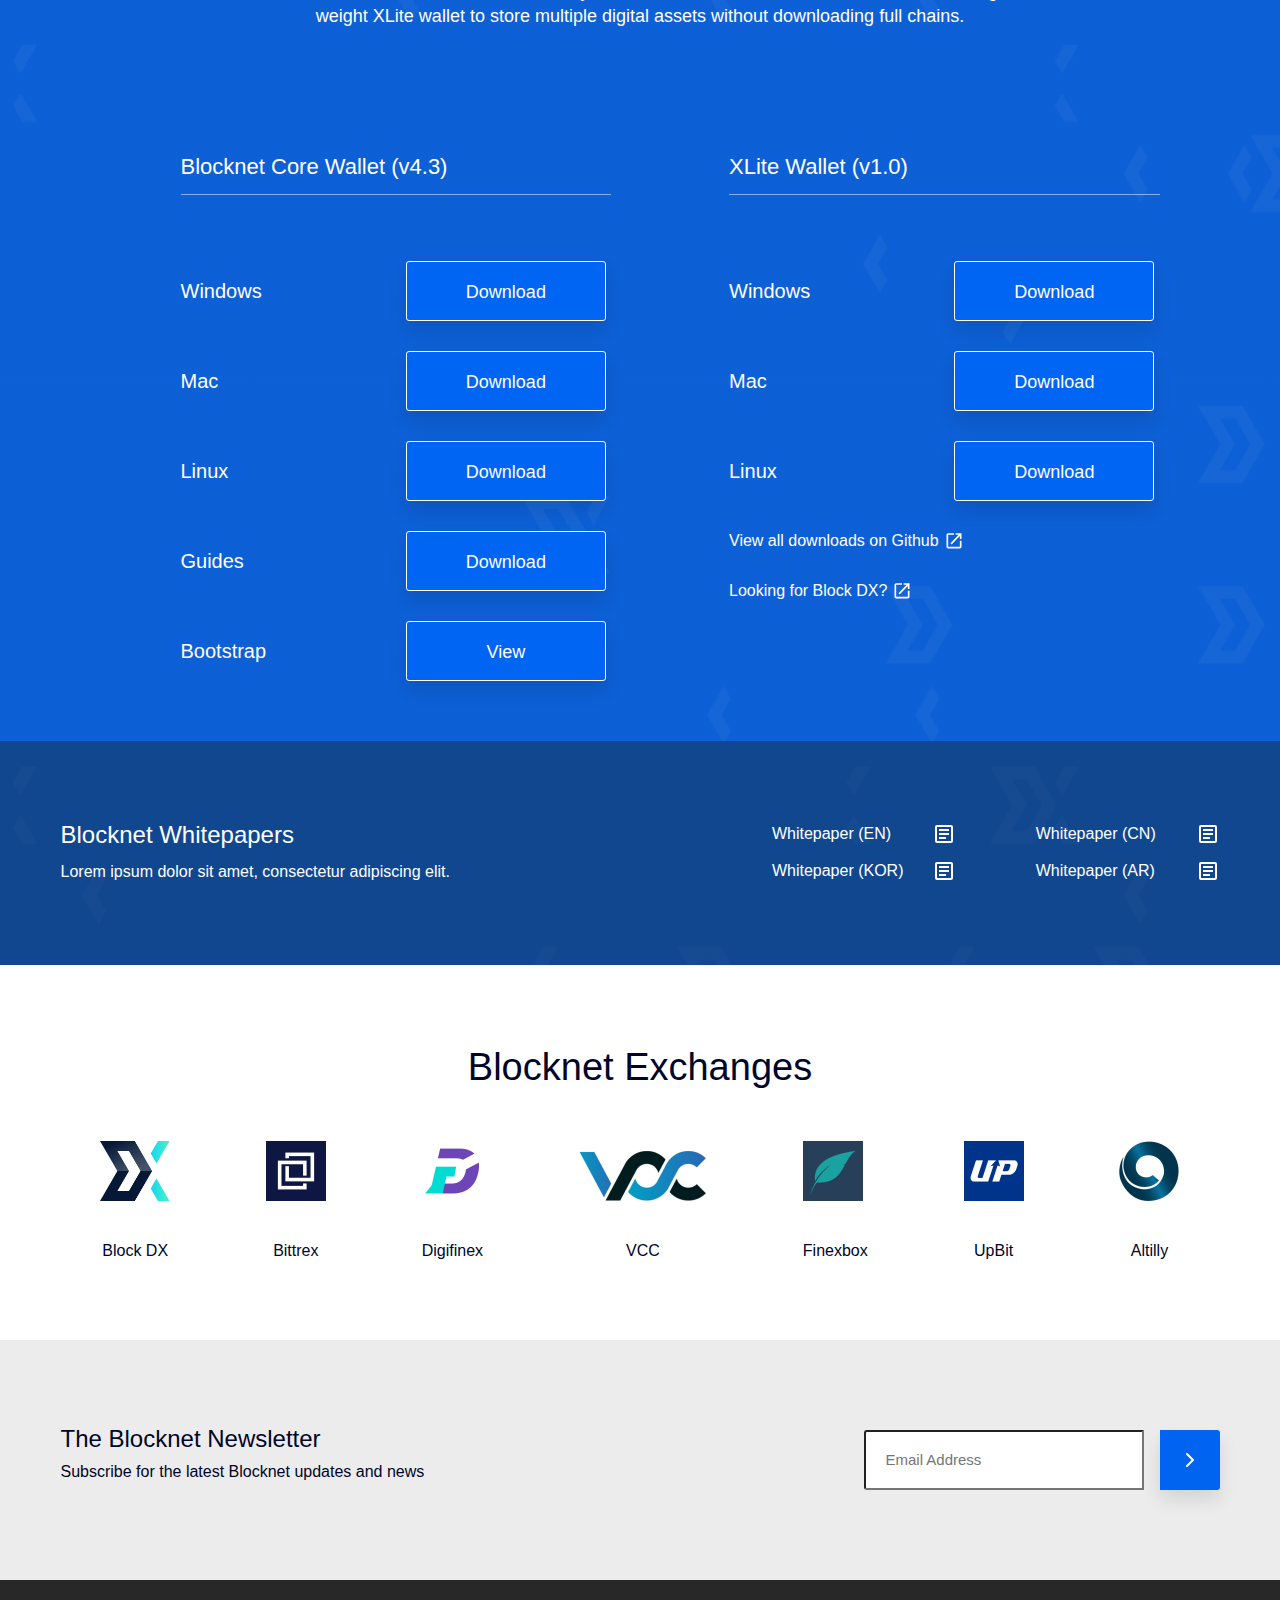
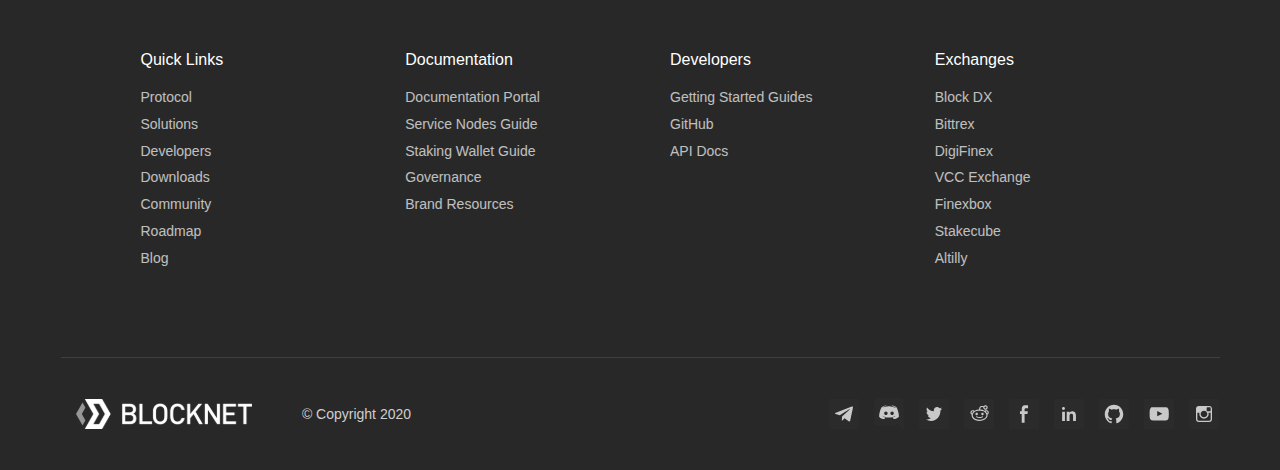
==== commit 1a43bb93: "download link updates" ====
--- a/index.html
+++ b/index.html
@@ -1,6 +1,6 @@
 <!DOCTYPE html>
 <!--  This site was created in Webflow. http://www.webflow.com  -->
-<!--  Last Published: Mon Sep 14 2020 11:49:56 GMT+0000 (Coordinated Universal Time)  -->
+<!--  Last Published: Tue Sep 15 2020 14:13:48 GMT+0000 (Coordinated Universal Time)  -->
 <html data-wf-page="5f1aa1d24962de187ec5c14f" data-wf-site="5f1960143510ee817fa57da1">
 <head>
   <meta charset="utf-8">
@@ -328,19 +328,19 @@
           <div class="news-item-img-wrap"><img src="images/0-coVRS_BmPB-PiPrv-960x484.png" srcset="images/0-coVRS_BmPB-PiPrv-960x484-p-500.png 500w, images/0-coVRS_BmPB-PiPrv-960x484-p-800.png 800w, images/0-coVRS_BmPB-PiPrv-960x484.png 960w" sizes="(max-width: 479px) 100vw, (max-width: 767px) 43vw, (max-width: 991px) 41vw, (max-width: 1279px) 28vw, 359.28125px" alt=""></div>
           <div class="news-item-content">
             <h3 class="news-item-header">This Is What A Decentralized Infura Looks Like</h3>
-            <p>Over the last few years Infura has played a pivotal role providing the majority of the Ethereum DApp community a centralized service to connect to the Ethereum blockchain without the need to run a full node locally...</p><a href="/the-blocknet-protocol-this-is-what-a-decentralized-infura-looks-like/" class="link text-link-with-icon">Read more</a></div>
+            <p>Over the last few years Infura has played a pivotal role providing the majority of the Ethereum DApp community a centralized service to connect to the Ethereum blockchain without the need to run a full node locally...</p><a href="/blog/the-blocknet-protocol-this-is-what-a-decentralized-infura-looks-like/" class="link text-link-with-icon">Read more</a></div>
         </div>
         <div class="news-item-wrap">
           <div class="news-item-img-wrap"><img src="images/eth-block-960x542.png" srcset="images/eth-block-960x542-p-500.png 500w, images/eth-block-960x542-p-800.png 800w, images/eth-block-960x542.png 960w" sizes="(max-width: 479px) 100vw, (max-width: 767px) 43vw, (max-width: 991px) 41vw, (max-width: 1279px) 28vw, 359.28125px" alt=""></div>
           <div class="news-item-content">
             <h3 class="news-item-header">Blocknet Decentralized Full Node Services Are Coming to Ethereum</h3>
-            <p>At Blocknet, we specialize in interoperability and inter-chain communication, and we are proud to bring these services to the Ethereum ecosystem...</p><a href="/blocknet-decentralized-full-node-services-are-coming-to-ethereum/" class="link text-link-with-icon">Read more</a></div>
+            <p>At Blocknet, we specialize in interoperability and inter-chain communication, and we are proud to bring these services to the Ethereum ecosystem...</p><a href="/blog/blocknet-decentralized-full-node-services-are-coming-to-ethereum/" class="link text-link-with-icon">Read more</a></div>
         </div>
         <div class="news-item-wrap">
           <div class="news-item-img-wrap"><img src="images/xrouter-mobile.svg" alt=""></div>
           <div class="news-item-content">
             <h3 class="news-item-header">XRouter - The Biggest Advancement Since Ethereum</h3>
-            <p>Blocknet’s XRouter, the world’s first blockchain router, is the final component poised to fill the gap required to create an “Internet of Blockchains.” XRouter enables any and all blockchains and smart contracts to communicate...</p><a href="/xrouter-the-biggest-advancement-since-ethereum/" class="link text-link-with-icon">Read more</a></div>
+            <p>Blocknet’s XRouter, the world’s first blockchain router, is the final component poised to fill the gap required to create an “Internet of Blockchains.” XRouter enables any and all blockchains and smart contracts to communicate...</p><a href="/blog/xrouter-the-biggest-advancement-since-ethereum/" class="link text-link-with-icon">Read more</a></div>
         </div>
       </div>
       <a href="/blog" class="button w-inline-block">
@@ -355,28 +355,28 @@
         <h1>Downloads</h1>
         <div class="sub-header">Store, send and receive BLOCK securely with the official <strong>Blocknet Core Wallet</strong>, or use the light-weight <strong>XLite wallet</strong> to store multiple digital assets without downloading full chains.<br></div>
       </div>
-      <div class="w-layout-grid downloads-grid"><img src="images/blocknet-wallet-dashboard.png" srcset="images/blocknet-wallet-dashboard-p-500.png 500w, images/blocknet-wallet-dashboard-p-800.png 800w, images/blocknet-wallet-dashboard-p-1080.png 1080w, images/blocknet-wallet-dashboard.png 1280w" sizes="100vw" id="w-node-51d5d7b9453f-d7b94538" alt="" class="screen-img-grab wallet">
-        <div class="w-layout-grid download-buttons-grid">
+      <div class="w-layout-grid downloads-grid"><img src="images/blocknet-wallet-dashboard.png" srcset="images/blocknet-wallet-dashboard-p-500.png 500w, images/blocknet-wallet-dashboard-p-800.png 800w, images/blocknet-wallet-dashboard-p-1080.png 1080w, images/blocknet-wallet-dashboard.png 1280w" sizes="(max-width: 991px) 100vw, (max-width: 1279px) 81vw, 1039px" id="w-node-51d5d7b9453f-d7b94538" alt="" class="screen-img-grab wallet">
+        <div id="w-node-51d5d7b94540-d7b94538" class="w-layout-grid download-buttons-grid">
           <p id="w-node-51d5d7b94541-d7b94538" class="downloads-wallet-version">Blocknet Core Wallet (v4.3)</p>
           <h3 id="w-node-51d5d7b94543-d7b94538" class="downloads-platform">Windows</h3>
           <h3 id="w-node-51d5d7b94545-d7b94538" class="downloads-platform">Mac</h3>
           <h3 id="w-node-51d5d7b94547-d7b94538" class="downloads-platform">Linux</h3>
           <h3 id="w-node-51d5d7b94549-d7b94538" class="downloads-platform">Bootstrap</h3>
           <h3 id="w-node-51d5d7b9454b-d7b94538" class="downloads-platform">Guides</h3>
-          <a href="https://github.com/blocknetdx/blocknet/releases/download/v4.3.1/blocknet-4.3.1-win64-setup-unsigned.exe" target="_blank" class="button-ghost w-inline-block">
-            <div class="button-text light-text">Download</div>
-          </a>
-          <a href="https://github.com/blocknetdx/blocknet/releases/download/v4.3.1/blocknet-4.3.1-osx-unsigned.dmg" target="_blank" class="button-ghost w-inline-block">
-            <div class="button-text light-text">Download</div>
-          </a>
-          <a href="https://github.com/blocknetdx/blocknet/releases/latest" target="_blank" class="button-ghost w-inline-block">
-            <div class="button-text light-text">Download</div>
-          </a>
-          <a href="https://docs.blocknet.co/wallet/setup" target="_blank" class="button-ghost w-inline-block">
+          <a id="w-node-51d5d7b9454d-d7b94538" href="https://github.com/blocknetdx/blocknet/releases/download/v4.3.1/blocknet-4.3.1-win64-setup-unsigned.exe" target="_blank" class="button-ghost w-inline-block">
+            <div class="button-text light-text">Download</div>
+          </a>
+          <a id="w-node-51d5d7b94550-d7b94538" href="https://github.com/blocknetdx/blocknet/releases/download/v4.3.1/blocknet-4.3.1-osx-unsigned.dmg" target="_blank" class="button-ghost w-inline-block">
+            <div class="button-text light-text">Download</div>
+          </a>
+          <a id="w-node-51d5d7b94553-d7b94538" href="https://github.com/blocknetdx/blocknet/releases/latest" target="_blank" class="button-ghost w-inline-block">
+            <div class="button-text light-text">Download</div>
+          </a>
+          <a id="w-node-51d5d7b94559-d7b94538" href="https://docs.blocknet.co/wallet/syncing/#bootstrap" target="_blank" class="button-ghost w-inline-block">
+            <div class="button-text light-text">Download</div>
+          </a>
+          <a id="w-node-51d5d7b94556-d7b94538" href="https://docs.blocknet.co/wallet/setup" target="_blank" class="button-ghost w-inline-block">
             <div class="button-text light-text">View</div>
-          </a>
-          <a href="https://docs.blocknet.co/wallet/syncing/#bootstrap" target="_blank" class="button-ghost w-inline-block">
-            <div class="button-text light-text">Download</div>
           </a>
         </div>
         <div class="w-layout-grid download-buttons-grid hidden">
